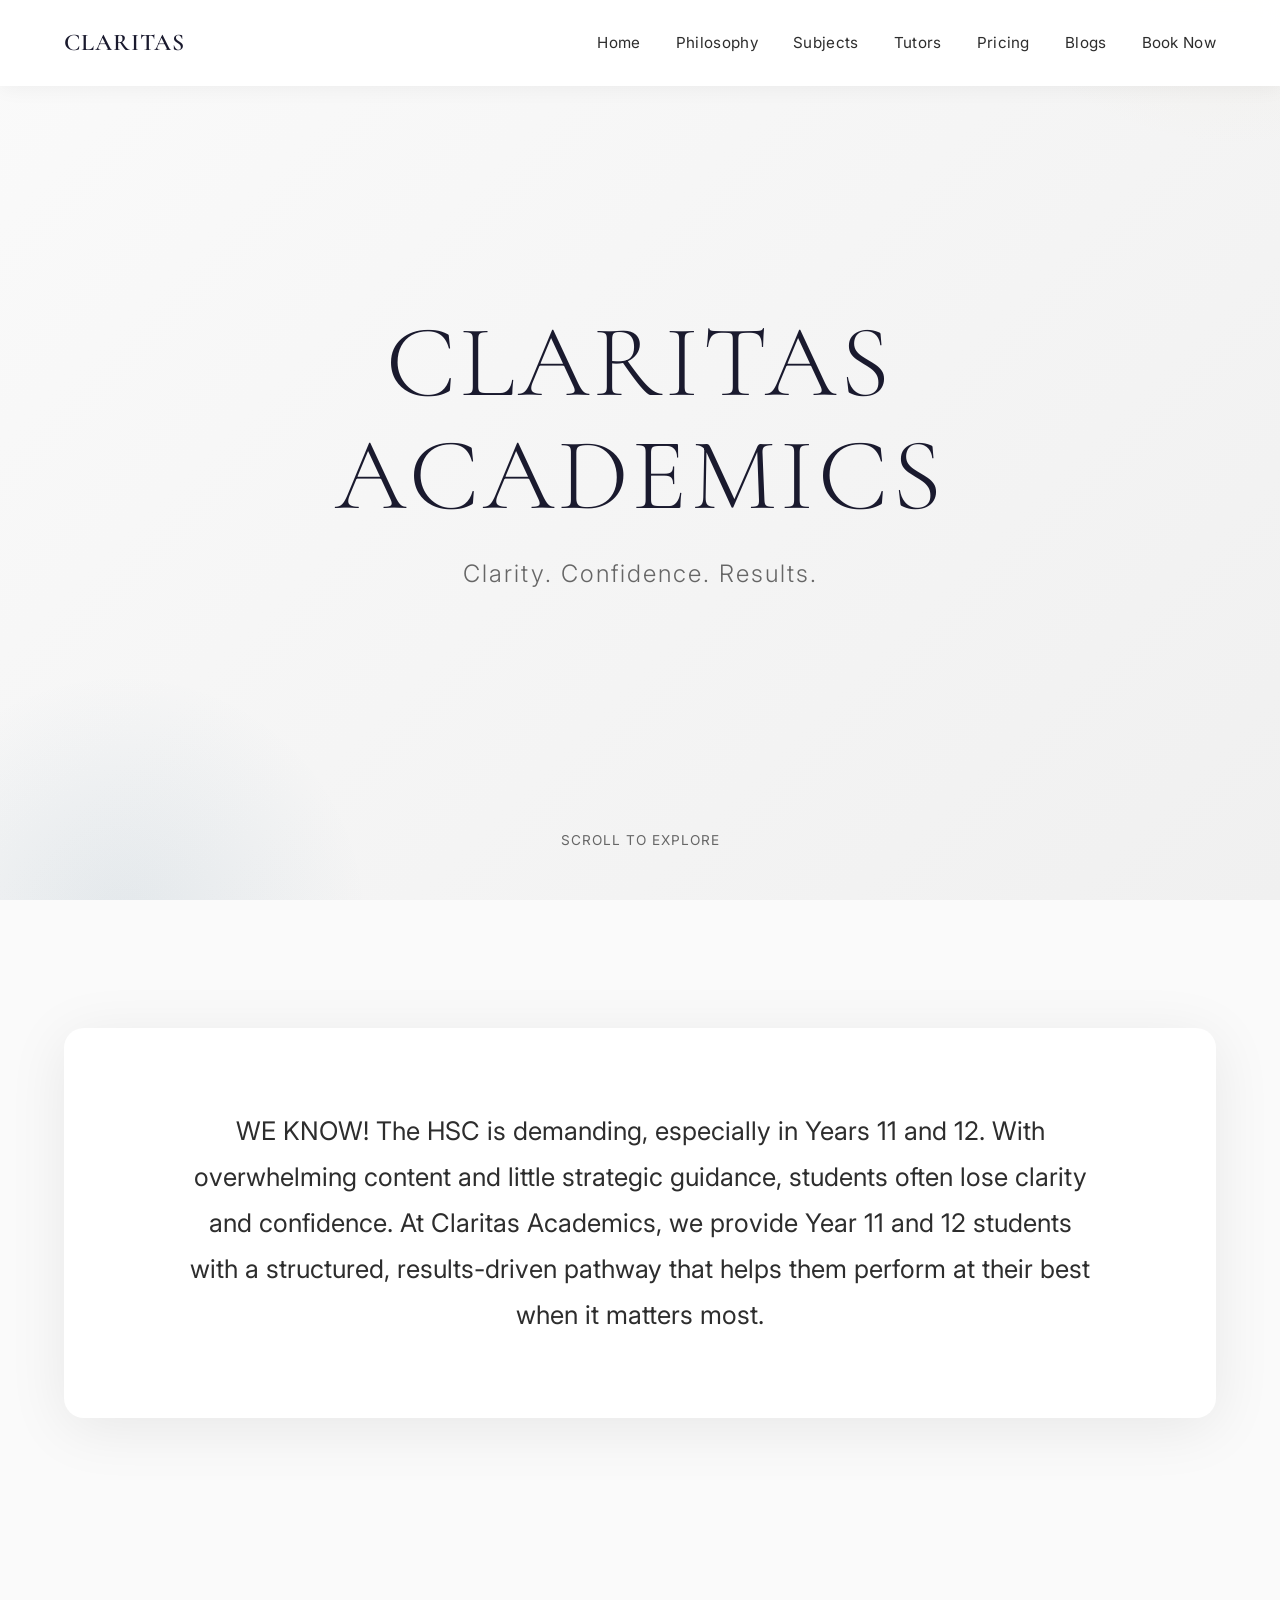
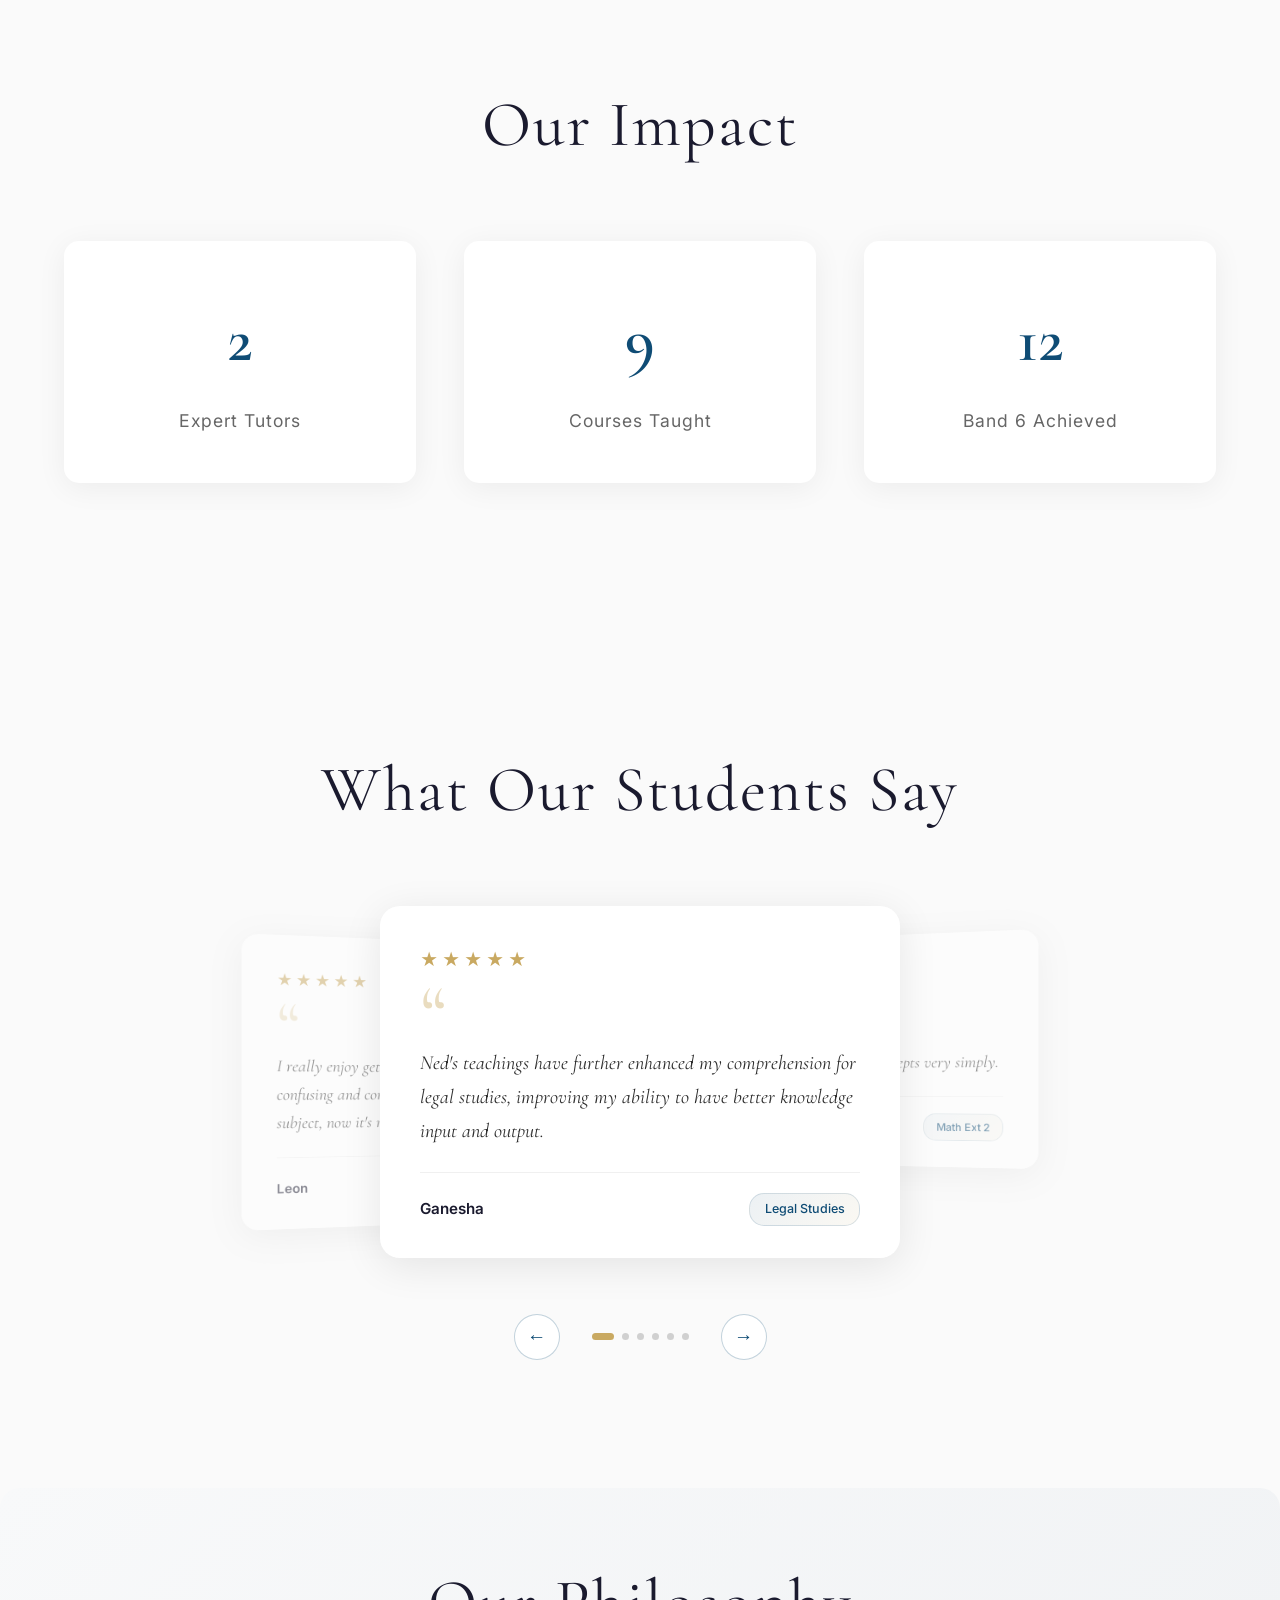
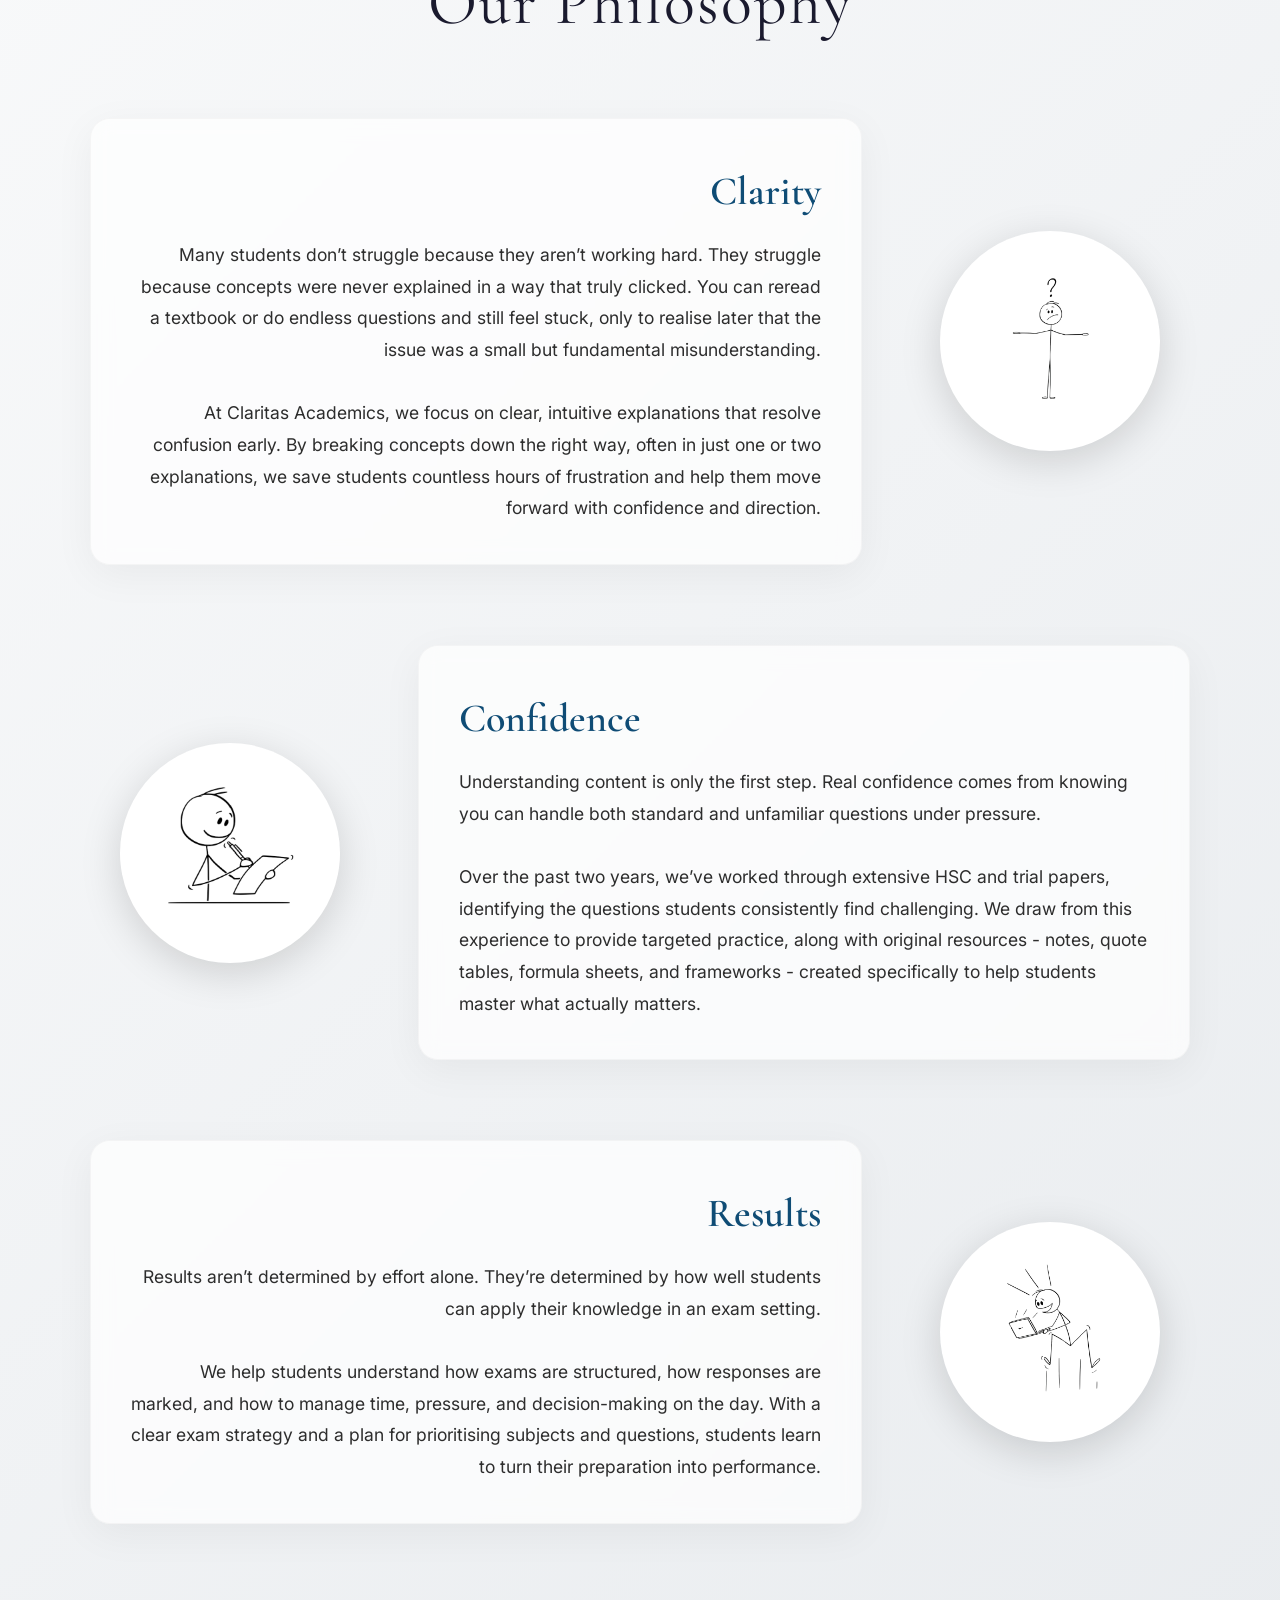
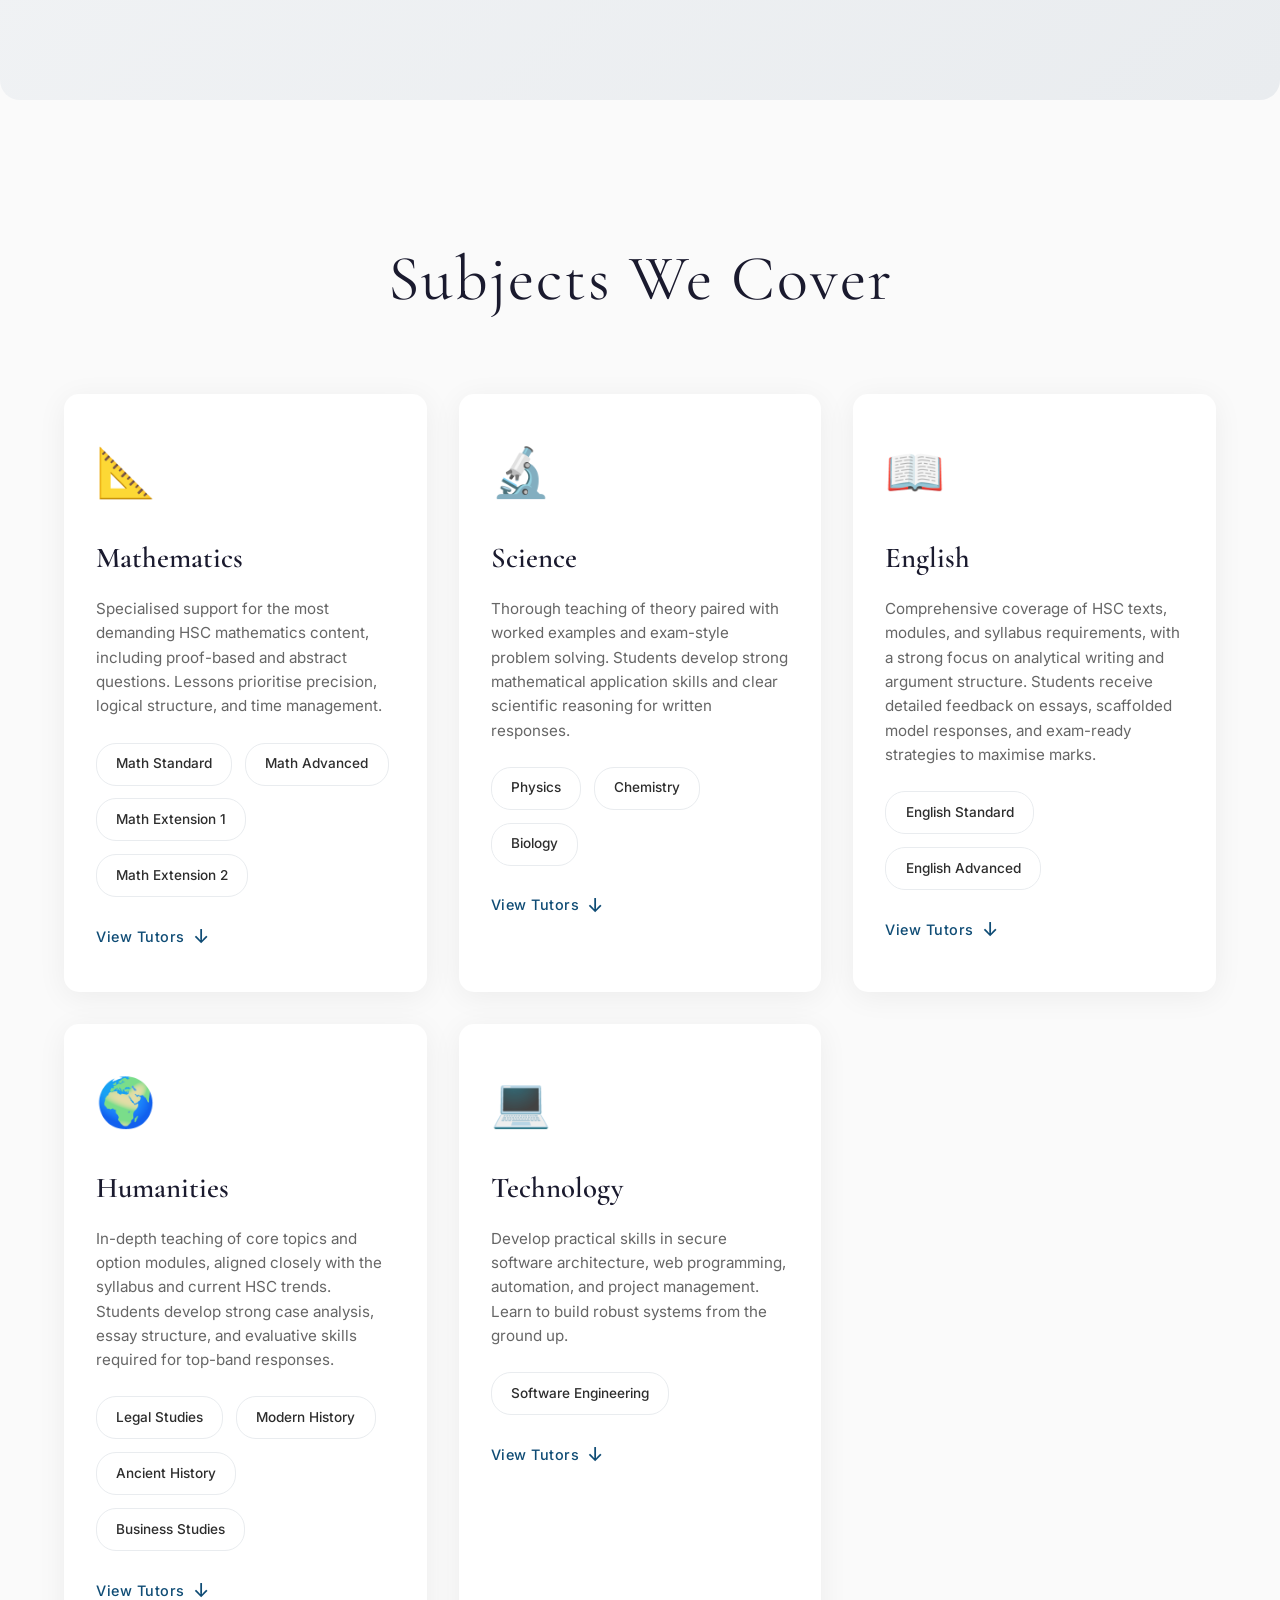
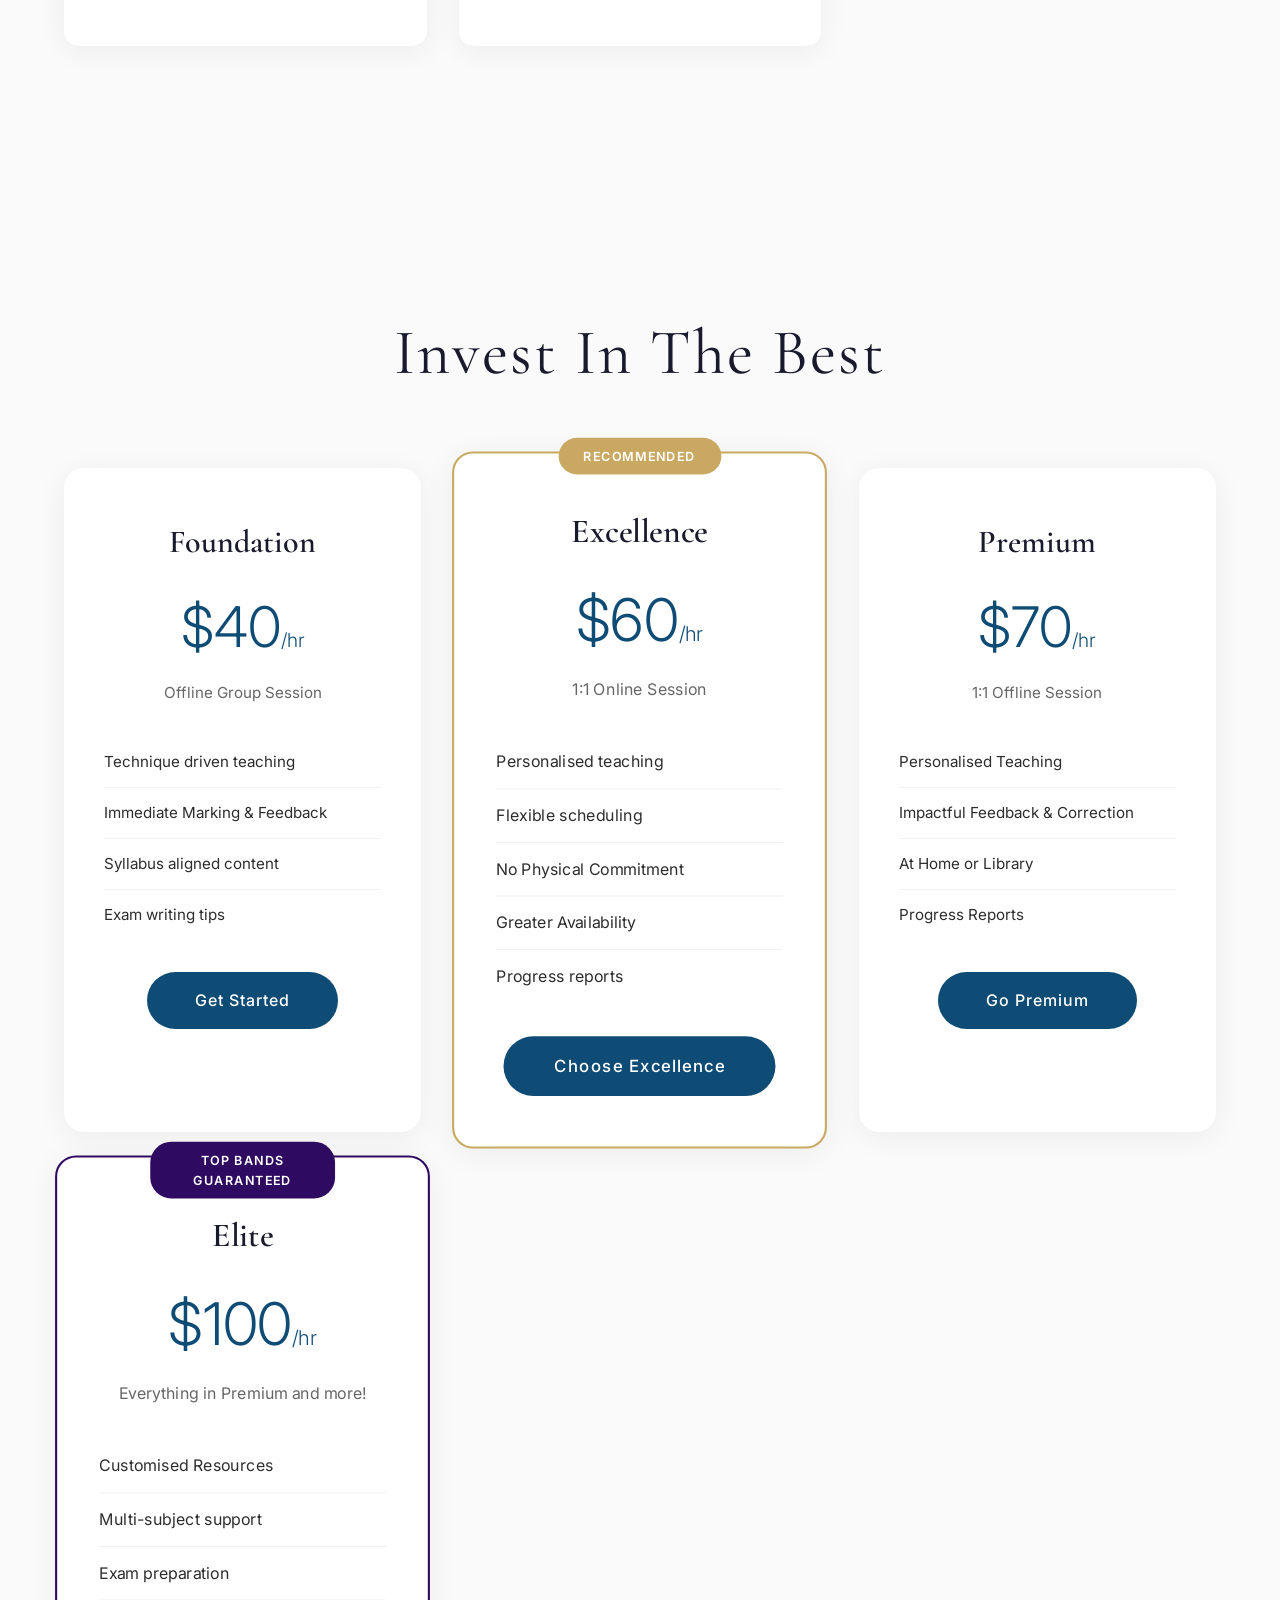
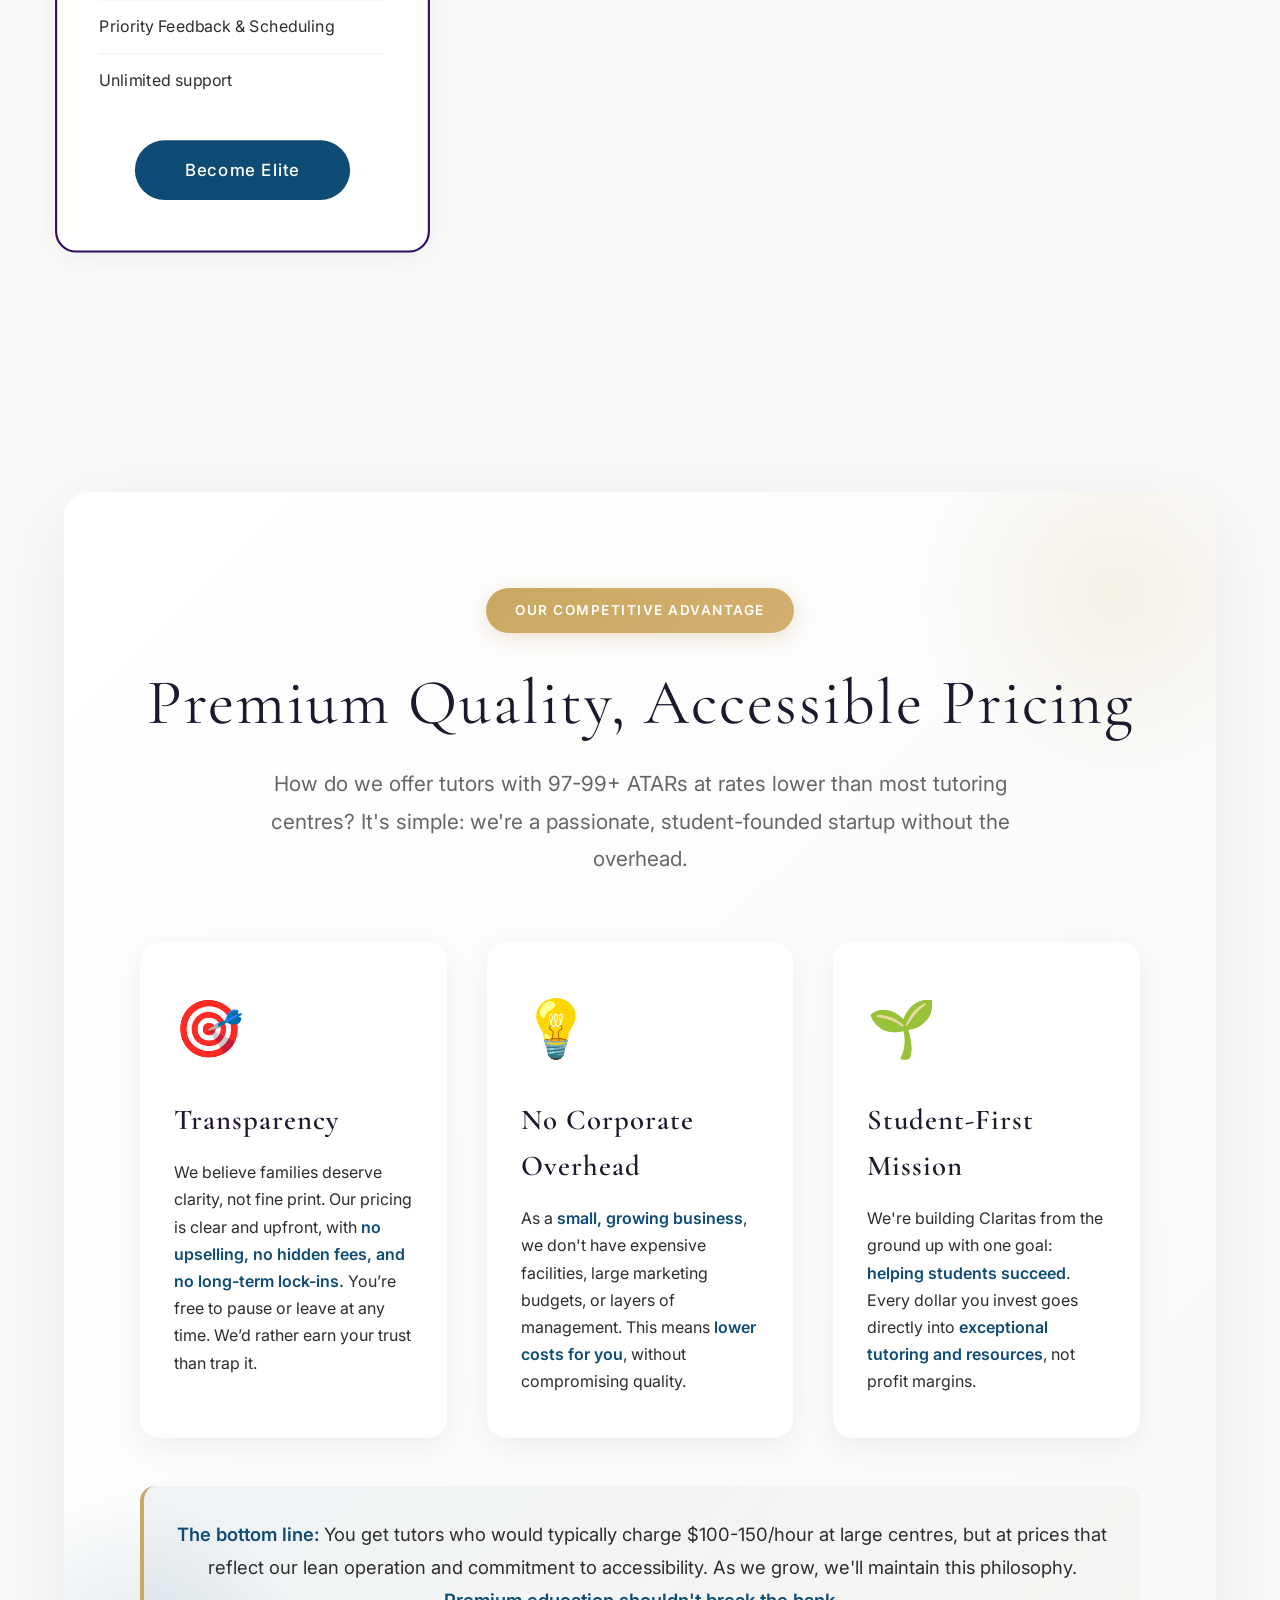
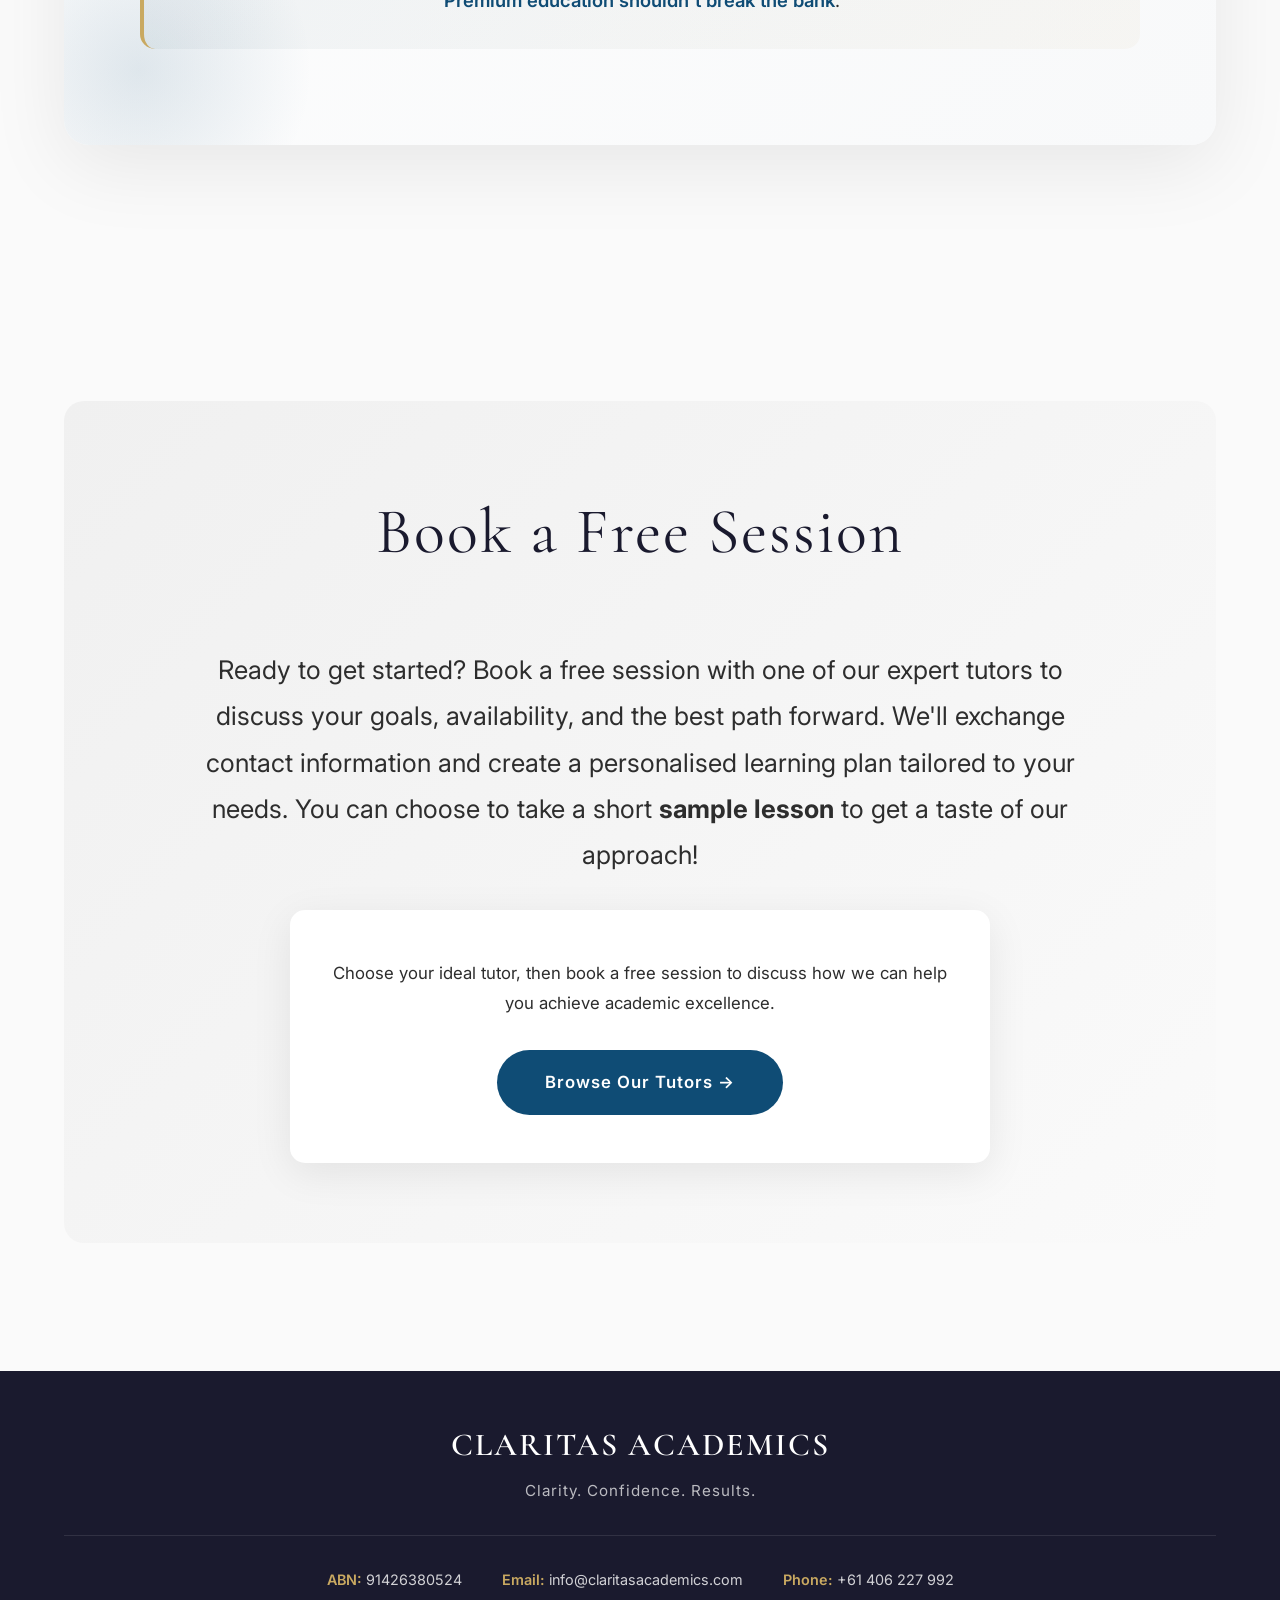
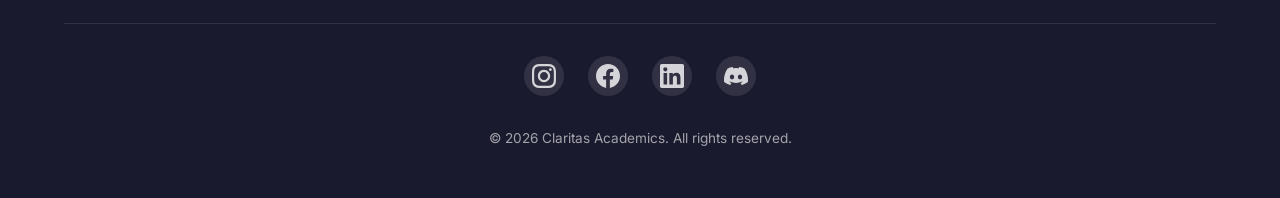
==== index.html @ f80f02ea "Modularised code" ====
<!DOCTYPE html>
<html lang="en">

<head>
    <!-- Google tag (gtag.js) -->
    <script async src="https://www.googletagmanager.com/gtag/js?id=G-FMNDRJT0NB"></script>
    <script>
        window.dataLayer = window.dataLayer || [];
        function gtag() { dataLayer.push(arguments); }
        gtag('js', new Date());
        gtag('config', 'G-FMNDRJT0NB');
    </script>
    <meta charset="UTF-8">
    <meta name="viewport" content="width=device-width, initial-scale=1.0">
    <title>Claritas Academics | HSC Tutoring</title>
    <link rel="icon" href="images/favicon.png" type="image/png">
    <link rel="canonical" href="https://claritasacademics.com/">
    <link
        href="https://fonts.googleapis.com/css2?family=Cormorant+Garamond:wght@300;400;500;600;700&family=Inter:wght@300;400;500;600&display=swap"
        rel="stylesheet">
    <meta name="description"
        content="Claritas Academics offers expert tutoring for HSC students, with personalised lessons and tutors with 99+ ATARs and distinguished high achievers." />
    <link rel="stylesheet" href="css/main.css">
    <link rel="stylesheet" href="css/nav-footer.css">
    <link rel="stylesheet" href="css/home.css">
</head>

<body>
    <!-- Navigation -->
    <nav>
        <div class="logo">
            <img src="images/logo-2.png" alt="Claritas Academics" class="logo-image"
                onerror="this.style.display='none'; this.nextElementSibling.style.display='block';">
            <span class="logo-text">CLARITAS</span>
        </div>
        <button class="mobile-menu-toggle" onclick="toggleMenu()">☰</button>
        <ul id="nav-menu">
            <li><a href="#home">Home</a></li>
            <li><a href="#philosophy">Philosophy</a></li>
            <li><a href="#subjects">Subjects</a></li>
            <li><a href="tutors.html">Tutors</a></li>
            <li><a href="#pricing">Pricing</a></li>
            <li><a href="blogs.html">Blogs</a></li>
            <li><a href="#booking">Book Now</a></li>
        </ul>
    </nav>

    <!-- Hero Section -->
    <section class="hero" id="home">
        <div class="hero-content">
            <h1>CLARITAS<br>ACADEMICS</h1>
            <p class="tagline">Clarity. Confidence. Results.</p>
        </div>
        <div class="scroll-indicator">SCROLL TO EXPLORE</div>
    </section>

    <!-- Problem Context Section -->
    <section id="problem">
        <div class="problem-context">
            <p class="problem-text scroll-reveal">
                WE KNOW! The HSC is demanding, especially in Years 11 and 12. With overwhelming content and little
                strategic guidance, students often lose clarity and confidence. At Claritas Academics, we provide Year
                11 and 12 students with a structured, results-driven pathway that helps them perform at their best when
                it matters most.
            </p>
        </div>
    </section>

    <!-- Impact Metrics -->
    <section id="metrics">
        <h2 class="section-title scroll-reveal">Our Impact</h2>
        <div class="metrics-grid">
            <div class="metric-card scroll-reveal">
                <div class="metric-number" data-target="4">0</div>
                <div class="metric-label">Expert Tutors</div>
            </div>
            <div class="metric-card scroll-reveal" style="transition-delay: 0.1s">
                <div class="metric-number" data-target="14">0</div>
                <div class="metric-label">Courses Taught</div>
            </div>
            <div class="metric-card scroll-reveal" style="transition-delay: 0.2s">
                <div class="metric-number" data-target="18">0</div>
                <div class="metric-label">Band 6 Achieved</div>
            </div>
        </div>
    </section>

    <!-- Testimonials Section -->
    <section class="testimonials-section" id="testimonials">
        <h2 class="section-title scroll-reveal">What Our Students Say</h2>

        <div class="testimonials-stage-wrap" id="testimonialsStage"></div>

        <div class="testimonials-nav">
            <button class="testimonials-nav-btn" id="testimonialsPrev" aria-label="Previous review">&#8592;</button>
            <div class="testimonials-dots" id="testimonialsDots"></div>
            <button class="testimonials-nav-btn" id="testimonialsNext" aria-label="Next review">&#8594;</button>
        </div>
    </section>

    <!-- Philosophy Section -->
    <section class="philosophy-section" id="philosophy">
        <h2 class="section-title scroll-reveal">Our Philosophy</h2>
        <div class="philosophy-flow" id="philosophyFlow">
            <!-- Animated SVG Arrow -->
            <svg class="philosophy-arrow-svg" preserveAspectRatio="none">
                <defs>
                    <marker id="arrowhead" markerWidth="10" markerHeight="10" refX="9" refY="3" orient="auto">
                        <polygon class="philosophy-arrow-head" points="0 0, 10 3, 0 6" />
                    </marker>
                </defs>
                <path id="philosophyArrowPath" class="philosophy-arrow-path" marker-end="url(#arrowhead)" />
            </svg>

            <!-- Stage 1: Clarity (Right Side) -->
            <div class="philosophy-stage scroll-reveal">
                <div class="stage-circle-wrapper">
                    <div class="stage-circle">
                        <div class="stage-image">
                            <img src="images/clarity-stickman.png" alt="Clarity"
                                onerror="this.parentElement.innerHTML='🤔'">
                        </div>
                    </div>
                </div>
                <div class="stage-content">
                    <h3 class="stage-title">Clarity</h3>
                    <p class="stage-description">
                        Many students don’t struggle because they aren’t working hard. They struggle because concepts
                        were never explained in a way that truly clicked. You can reread a textbook or do endless
                        questions and still feel stuck, only to realise later that the issue was a small but fundamental
                        misunderstanding.
                        <br><br>
                        At Claritas Academics, we focus on clear, intuitive explanations that resolve confusion early.
                        By breaking concepts down the right way, often in just one or two explanations, we save students
                        countless hours of frustration and help them move forward with confidence and direction.
                    </p>
                </div>
            </div>

            <!-- Stage 2: Confidence (Left Side) -->
            <div class="philosophy-stage scroll-reveal">
                <div class="stage-circle-wrapper">
                    <div class="stage-circle">
                        <div class="stage-image">
                            <img src="images/confidence-stickman.png" alt="Confidence"
                                onerror="this.parentElement.innerHTML='💪'">
                        </div>
                    </div>
                </div>
                <div class="stage-content">
                    <h3 class="stage-title">Confidence</h3>
                    <p class="stage-description">
                        Understanding content is only the first step. Real confidence comes from knowing you can handle
                        both standard and unfamiliar questions under pressure.
                        <br><br>
                        Over the past two years, we’ve worked through extensive HSC and trial papers, identifying the
                        questions students consistently find challenging. We draw from this experience to provide
                        targeted practice, along with original resources - notes, quote tables, formula sheets, and
                        frameworks - created specifically to help students master what actually matters.
                    </p>
                </div>
            </div>

            <!-- Stage 3: Results (Right Side) -->
            <div class="philosophy-stage scroll-reveal">
                <div class="stage-circle-wrapper">
                    <div class="stage-circle">
                        <div class="stage-image">
                            <img src="images/results-stickman.png" alt="Results"
                                onerror="this.parentElement.innerHTML='🏆'">
                        </div>
                    </div>
                </div>
                <div class="stage-content">
                    <h3 class="stage-title">Results</h3>
                    <p class="stage-description">
                        Results aren’t determined by effort alone. They’re determined by how well students can apply
                        their knowledge in an exam setting.
                        <br><br>
                        We help students understand how exams are structured, how responses are marked, and how to
                        manage time, pressure, and decision-making on the day. With a clear exam strategy and a plan for
                        prioritising subjects and questions, students learn to turn their preparation into performance.
                    </p>
                </div>
            </div>
        </div>
    </section>

    <!-- Subjects Section -->
    <section id="subjects">
        <h2 class="section-title scroll-reveal">Subjects We Cover</h2>
        <div class="subjects-grid">
            <!-- Mathematics -->
            <div class="subject-category-card scroll-reveal">
                <div class="category-header">
                    <div class="subject-icon">📐</div>
                    <h3 class="subject-title">Mathematics</h3>
                    <p class="subject-description">
                        Specialised support for the most demanding HSC mathematics content, including proof-based and
                        abstract questions. Lessons prioritise precision, logical structure, and time management.
                    </p>
                    <div class="subject-list">
                        <div class="subject-item">Math Standard</div>
                        <div class="subject-item">Math Advanced</div>
                        <div class="subject-item">Math Extension 1</div>
                        <div class="subject-item">Math Extension 2</div>
                    </div>
                    <div class="expand-indicator" onclick="toggleCategory('math')">
                        <span class="expand-text">View Tutors</span>
                        <span class="expand-arrow">↓</span>
                    </div>
                </div>
                <div class="category-content" id="math-content">
                    <div class="tutors-showcase">
                        <h4 class="showcase-title">Our Mathematics Tutors</h4>
                        <div class="tutor-grid-mini">
                            <a href="tutors.html#tutor1" class="tutor-mini-card">
                                <div class="tutor-mini-photo"><img src="images/ayush-shoulder.png" alt="Ayush"></div>
                                <div class="tutor-mini-info">
                                    <div class="tutor-mini-name">Ayush Yajaman</div>
                                    <div class="tutor-mini-subjects">
                                        <span class="mini-subject-tag">Math Advanced</span>
                                        <span class="mini-subject-tag">Math Ext 1</span>
                                        <span class="mini-subject-tag">Math Ext 2</span>
                                    </div>
                                </div>
                            </a>
                            <a href="tutors.html#tutor3" class="tutor-mini-card">
                                <div class="tutor-mini-photo"><img src="images/tarun-shoulder.jpg" alt="Tarun"></div>
                                <div class="tutor-mini-info">
                                    <div class="tutor-mini-name">Tarun Vakkalagadda</div>
                                    <div class="tutor-mini-subjects">
                                        <span class="mini-subject-tag">Math Ext 1</span>
                                        <span class="mini-subject-tag">Math Ext 2</span>
                                    </div>
                                </div>
                            </a>
                            <a href="tutors.html#tutor4" class="tutor-mini-card">
                                <div class="tutor-mini-photo"><img src="images/aditya-shoulder.jpeg" alt="Aditya"></div>
                                <div class="tutor-mini-info">
                                    <div class="tutor-mini-name">Aditya Shivakumar</div>
                                    <div class="tutor-mini-subjects">
                                        <span class="mini-subject-tag">Math Advanced</span>
                                        <span class="mini-subject-tag">Math Standard</span>
                                    </div>
                                </div>
                            </a>
                        </div>
                        <a href="tutors.html" class="find-tutor-btn">View All Math Tutors →</a>
                    </div>
                </div>
            </div>

            <!-- Science -->
            <div class="subject-category-card scroll-reveal" style="transition-delay: 0.1s">
                <div class="category-header">
                    <div class="subject-icon">🔬</div>
                    <h3 class="subject-title">Science</h3>
                    <p class="subject-description">
                        Thorough teaching of theory paired with worked examples and exam-style problem solving. Students
                        develop strong mathematical application skills and clear scientific reasoning for written
                        responses.
                    </p>
                    <div class="subject-list">
                        <div class="subject-item">Physics</div>
                        <div class="subject-item">Chemistry</div>
                        <div class="subject-item">Biology</div>
                    </div>
                    <div class="expand-indicator" onclick="toggleCategory('science')">
                        <span class="expand-text">View Tutors</span>
                        <span class="expand-arrow">↓</span>
                    </div>
                </div>
                <div class="category-content" id="science-content">
                    <div class="tutors-showcase">
                        <h4 class="showcase-title">Our Science Tutors</h4>
                        <div class="tutor-grid-mini">
                            <a href="tutors.html#tutor1" class="tutor-mini-card">
                                <div class="tutor-mini-photo"><img src="images/ayush-shoulder.png" alt="Ayush"></div>
                                <div class="tutor-mini-info">
                                    <div class="tutor-mini-name">Ayush Yajaman</div>
                                    <div class="tutor-mini-subjects">
                                        <span class="mini-subject-tag">Physics</span>
                                        <span class="mini-subject-tag">Chemistry</span>
                                    </div>
                                </div>
                            </a>
                            <a href="tutors.html#tutor3" class="tutor-mini-card">
                                <div class="tutor-mini-photo"><img src="images/tarun-shoulder.jpg" alt="Tarun"></div>
                                <div class="tutor-mini-info">
                                    <div class="tutor-mini-name">Tarun Vakkalagadda</div>
                                    <div class="tutor-mini-subjects">
                                        <span class="mini-subject-tag">Chemistry</span>
                                    </div>
                                </div>
                            </a>
                            <a href="tutors.html#tutor4" class="tutor-mini-card">
                                <div class="tutor-mini-photo"><img src="images/aditya-shoulder.jpeg" alt="Aditya"></div>
                                <div class="tutor-mini-info">
                                    <div class="tutor-mini-name">Aditya Shivakumar</div>
                                    <div class="tutor-mini-subjects">
                                        <span class="mini-subject-tag">Biology</span>
                                    </div>
                                </div>
                            </a>
                        </div>
                        <a href="tutors.html" class="find-tutor-btn">View All Science Tutors →</a>
                    </div>
                </div>
            </div>

            <!-- English -->
            <div class="subject-category-card scroll-reveal" style="transition-delay: 0.2s">
                <div class="category-header">
                    <div class="subject-icon">📖</div>
                    <h3 class="subject-title">English</h3>
                    <p class="subject-description">
                        Comprehensive coverage of HSC texts, modules, and syllabus requirements, with a strong focus on
                        analytical writing and argument structure. Students receive detailed feedback on essays,
                        scaffolded model responses, and exam-ready strategies to maximise marks.
                    </p>
                    <div class="subject-list">
                        <div class="subject-item">English Standard</div>
                        <div class="subject-item">English Advanced</div>
                    </div>
                    <div class="expand-indicator" onclick="toggleCategory('english')">
                        <span class="expand-text">View Tutors</span>
                        <span class="expand-arrow">↓</span>
                    </div>
                </div>
                <div class="category-content" id="english-content">
                    <div class="tutors-showcase">
                        <h4 class="showcase-title">Our English Tutors</h4>
                        <div class="tutor-grid-mini">
                            <a href="tutors.html#tutor2" class="tutor-mini-card">
                                <div class="tutor-mini-photo"><img src="images/ned-shoulder.png" alt="Ned"></div>
                                <div class="tutor-mini-info">
                                    <div class="tutor-mini-name">Ned Reside</div>
                                    <div class="tutor-mini-subjects">
                                        <span class="mini-subject-tag">English Standard</span>
                                        <span class="mini-subject-tag">English Advanced</span>
                                    </div>
                                </div>
                            </a>
                        </div>
                        <a href="tutors.html" class="find-tutor-btn">View All English Tutors →</a>
                    </div>
                </div>
            </div>

            <!-- Humanities -->
            <div class="subject-category-card scroll-reveal" style="transition-delay: 0.3s">
                <div class="category-header">
                    <div class="subject-icon">🌍</div>
                    <h3 class="subject-title">Humanities</h3>
                    <p class="subject-description">
                        In-depth teaching of core topics and option modules, aligned closely with the syllabus and
                        current HSC trends. Students develop strong case analysis, essay structure, and evaluative
                        skills required for top-band responses.
                    </p>
                    <div class="subject-list">
                        <div class="subject-item">Legal Studies</div>
                        <div class="subject-item">Modern History</div>
                        <div class="subject-item">Ancient History</div>
                        <div class="subject-item">Business Studies</div>
                    </div>
                    <div class="expand-indicator" onclick="toggleCategory('humanities')">
                        <span class="expand-text">View Tutors</span>
                        <span class="expand-arrow">↓</span>
                    </div>
                </div>
                <div class="category-content" id="humanities-content">
                    <div class="tutors-showcase">
                        <h4 class="showcase-title">Our Humanities Tutors</h4>
                        <div class="tutor-grid-mini">
                            <a href="tutors.html#tutor2" class="tutor-mini-card">
                                <div class="tutor-mini-photo"><img src="images/ned-shoulder.png" alt="Ned"></div>
                                <div class="tutor-mini-info">
                                    <div class="tutor-mini-name">Ned Reside</div>
                                    <div class="tutor-mini-subjects">
                                        <span class="mini-subject-tag">Legal Studies</span>
                                        <span class="mini-subject-tag">Modern History</span>
                                        <span class="mini-subject-tag">Ancient History</span>
                                    </div>
                                </div>
                            </a>
                            <a href="tutors.html#tutor4" class="tutor-mini-card">
                                <div class="tutor-mini-photo"><img src="images/aditya-shoulder.jpeg" alt="Aditya"></div>
                                <div class="tutor-mini-info">
                                    <div class="tutor-mini-name">Aditya Shivakumar</div>
                                    <div class="tutor-mini-subjects">
                                        <span class="mini-subject-tag">Business Studies</span>
                                    </div>
                                </div>
                            </a>
                        </div>
                        <a href="tutors.html" class="find-tutor-btn">View All Humanities Tutors →</a>
                    </div>
                </div>
            </div>

            <!-- Technology -->
            <div class="subject-category-card scroll-reveal" style="transition-delay: 0.4s">
                <div class="category-header">
                    <div class="subject-icon">💻</div>
                    <h3 class="subject-title">Technology</h3>
                    <p class="subject-description">
                        Develop practical skills in secure software architecture, web programming, automation, and
                        project management.
                        Learn to build robust systems from the ground up.
                    </p>
                    <div class="subject-list">
                        <div class="subject-item">Software Engineering</div>
                    </div>
                    <div class="expand-indicator" onclick="toggleCategory('technology')">
                        <span class="expand-text">View Tutors</span>
                        <span class="expand-arrow">↓</span>
                    </div>
                </div>
                <div class="category-content" id="technology-content">
                    <div class="tutors-showcase">
                        <h4 class="showcase-title">Our Technology Tutors</h4>
                        <div class="tutor-grid-mini">
                            <a href="tutors.html#tutor1" class="tutor-mini-card">
                                <div class="tutor-mini-photo"><img src="images/ayush-shoulder.png" alt="Ayush"></div>
                                <div class="tutor-mini-info">
                                    <div class="tutor-mini-name">Ayush Yajaman</div>
                                    <div class="tutor-mini-subjects">
                                        <span class="mini-subject-tag">Software Engineering</span>
                                    </div>
                                </div>
                            </a>
                        </div>
                        <a href="tutors.html" class="find-tutor-btn">View All Technology Tutors →</a>
                    </div>
                </div>
            </div>
        </div>
    </section>

    <!-- Pricing Section -->
    <section id="pricing">
        <h2 class="section-title scroll-reveal">Invest In The Best</h2>
        <div class="pricing-grid">
            <div class="pricing-card scroll-reveal">
                <h3 class="plan-name">Foundation</h3>
                <div class="plan-price">$40<span>/hr</span></div>
                <div class="plan-duration">Offline Group Session</div>
                <ul class="plan-features">
                    <li>Technique driven teaching</li>
                    <li>Immediate Marking & Feedback</li>
                    <li>Syllabus aligned content</li>
                    <li>Exam writing tips</li>
                </ul>
                <a href="#booking" class="cta-button">Get Started</a>
            </div>
            <div class="pricing-card recommended scroll-reveal" style="transition-delay: 0.1s">
                <h3 class="plan-name">Excellence</h3>
                <div class="plan-price">$60<span>/hr</span></div>
                <div class="plan-duration">1:1 Online Session</div>
                <ul class="plan-features">
                    <li>Personalised teaching</li>
                    <li>Flexible scheduling</li>
                    <li>No Physical Commitment</li>
                    <li>Greater Availability</li>
                    <li>Progress reports</li>
                </ul>
                <a href="#booking" class="cta-button">Choose Excellence</a>
            </div>
            <div class="pricing-card scroll-reveal" style="transition-delay: 0.2s">
                <h3 class="plan-name">Premium</h3>
                <div class="plan-price">$70<span>/hr</span></div>
                <div class="plan-duration">1:1 Offline Session</div>
                <ul class="plan-features">
                    <li>Personalised Teaching</li>
                    <li>Impactful Feedback & Correction</li>
                    <li>At Home or Library</li>
                    <li>Progress Reports</li>
                </ul>
                <a href="#booking" class="cta-button">Go Premium</a>
            </div>
            <div class="pricing-card elite scroll-reveal" style="transition-delay: 0.2s">
                <h3 class="plan-name">Elite</h3>
                <div class="plan-price">$100<span>/hr</span></div>
                <div class="plan-duration">Everything in Premium and more!</div>
                <ul class="plan-features">
                    <li>Customised Resources</li>
                    <li>Multi-subject support</li>
                    <li>Exam preparation</li>
                    <li>Priority Feedback & Scheduling</li>
                    <li>Unlimited support</li>
                </ul>
                <a href="#booking" class="cta-button">Become Elite</a>
            </div>
        </div>
    </section>

    <!-- Value Proposition Section -->
    <section id="value">
        <div class="value-section">
            <div class="value-content">
                <div class="value-header">
                    <div class="value-badge">Our Competitive Advantage</div>
                    <h2 class="value-title scroll-reveal">Premium Quality, Accessible Pricing</h2>
                    <p class="value-subtitle scroll-reveal">
                        How do we offer tutors with 97-99+ ATARs at rates lower than most tutoring centres?
                        It's simple: we're a passionate, student-founded startup without the overhead.
                    </p>
                </div>

                <div class="value-grid">
                    <div class="value-card">
                        <span class="value-icon">🎯</span>
                        <h3 class="value-card-title">Transparency</h3>
                        <p class="value-card-text">
                            We believe families deserve clarity, not fine print. Our pricing is clear and upfront, with
                            <strong> no upselling, no hidden fees, and no long-term lock-ins.</strong> You’re free to
                            pause or leave at any time. We’d rather earn your trust than trap it.
                        </p>
                    </div>

                    <div class="value-card">
                        <span class="value-icon">💡</span>
                        <h3 class="value-card-title">No Corporate Overhead</h3>
                        <p class="value-card-text">
                            As a <strong>small, growing business</strong>, we don't have expensive facilities, large
                            marketing budgets,
                            or layers of management. This means <strong>lower costs for you</strong>, without
                            compromising quality.
                        </p>
                    </div>

                    <div class="value-card">
                        <span class="value-icon">🌱</span>
                        <h3 class="value-card-title">Student-First Mission</h3>
                        <p class="value-card-text">
                            We're building Claritas from the ground up with one goal: <strong>helping students
                                succeed</strong>.
                            Every dollar you invest goes directly into <strong>exceptional tutoring and
                                resources</strong>, not profit margins.
                        </p>
                    </div>
                </div>

                <div class="value-highlight scroll-reveal">
                    <p class="value-highlight-text">
                        <strong>The bottom line:</strong> You get tutors who would typically charge $100-150/hour at
                        large centres,
                        but at prices that reflect our lean operation and commitment to accessibility.
                        As we grow, we'll maintain this philosophy. <strong>Premium education shouldn't break the
                            bank</strong>.
                    </p>
                </div>
            </div>
        </div>
    </section>

    <!-- Booking Section -->
    <section id="booking">
        <div class="booking-section">
            <h2 class="section-title scroll-reveal">Book a Free Session</h2>
            <p class="problem-text scroll-reveal" style="margin-bottom: 2rem;">
                Ready to get started? Book a free session with one of our expert tutors to discuss your goals,
                availability, and the best path forward. We'll exchange contact information and create a personalised
                learning plan tailored to your needs. You can choose to take a short <b>sample lesson</b> to get a taste
                of our approach!
            </p>
            <div class="booking-cta-container scroll-reveal">
                <p class="booking-instruction">
                    Choose your ideal tutor, then book a free session to discuss how we can help you achieve academic
                    excellence.
                </p>
                <a href="tutors.html" class="browse-tutors-btn">Browse Our Tutors →</a>
            </div>
        </div>
    </section>

    <!-- Footer -->
    <footer>
        <div class="footer-brand">CLARITAS ACADEMICS</div>
        <div class="footer-tagline">Clarity. Confidence. Results.</div>
        <div class="footer-contact">
            <div class="contact-item">
                <strong>ABN:</strong> 91426380524
            </div>
            <div class="contact-item">
                <strong>Email:</strong> <a href="mailto:info@claritasacademics.com">info@claritasacademics.com</a>
            </div>
            <div class="contact-item">
                <strong>Phone:</strong> <a href="tel:+61406227992">+61 406 227 992</a>
            </div>
        </div>

        <div class="footer-socials">
            <a href="https://www.instagram.com/claritas_academics" target="_blank" aria-label="Instagram"
                class="social-link">
                <svg width="24" height="24" viewBox="0 0 24 24" fill="currentColor">
                    <path
                        d="M12 2.163c3.204 0 3.584.012 4.85.07 3.252.148 4.771 1.691 4.919 4.919.058 1.265.069 1.645.069 4.849 0 3.205-.012 3.584-.069 4.849-.149 3.225-1.664 4.771-4.919 4.919-1.266.058-1.644.07-4.85.07-3.204 0-3.584-.012-4.849-.07-3.26-.149-4.771-1.699-4.919-4.92-.058-1.265-.07-1.644-.07-4.849 0-3.204.013-3.583.07-4.849.149-3.227 1.664-4.771 4.919-4.919 1.266-.057 1.645-.069 4.849-.069zm0-2.163c-3.259 0-3.667.014-4.947.072-4.358.2-6.78 2.618-6.98 6.98-.059 1.281-.073 1.689-.073 4.948 0 3.259.014 3.668.072 4.948.2 4.358 2.618 6.78 6.98 6.98 1.281.058 1.689.072 4.948.072 3.259 0 3.668-.014 4.948-.072 4.354-.2 6.782-2.618 6.979-6.98.059-1.28.073-1.689.073-4.948 0-3.259-.014-3.667-.072-4.947-.196-4.354-2.617-6.78-6.979-6.98-1.281-.059-1.69-.073-4.949-.073zm0 5.838c-3.403 0-6.162 2.759-6.162 6.162s2.759 6.163 6.162 6.163 6.162-2.759 6.162-6.163c0-3.403-2.759-6.162-6.162-6.162zm0 10.162c-2.209 0-4-1.79-4-4 0-2.209 1.791-4 4-4s4 1.791 4 4c0 2.21-1.791 4-4 4zm6.406-11.845c-.796 0-1.441.645-1.441 1.44s.645 1.44 1.441 1.44c.795 0 1.439-.645 1.439-1.44s-.644-1.44-1.439-1.44z" />
                </svg>
            </a>
            <a href="https://www.facebook.com/people/Claritas-Academics/pfbid037YTApH2Y25X4Fi54vdD9RDHvM7BGg4R3KqNxLgvrr7b6xPGD7NeefXMAs6JnS6jYl/"
                target="_blank" aria-label="Facebook" class="social-link">
                <svg width="24" height="24" viewBox="0 0 24 24" fill="currentColor">
                    <path
                        d="M24 12.073c0-6.627-5.373-12-12-12s-12 5.373-12 12c0 5.99 4.388 10.954 10.125 11.854v-8.385H7.078v-3.47h3.047V9.43c0-3.007 1.792-4.669 4.533-4.669 1.312 0 2.686.235 2.686.235v2.953H15.83c-1.491 0-1.956.925-1.956 1.874v2.25h3.328l-.532 3.47h-2.796v8.385C19.612 23.027 24 18.062 24 12.073z" />
                </svg>
            </a>
            <a href="https://www.linkedin.com/company/claritas-academics/about/" target="_blank" aria-label="LinkedIn"
                class="social-link">
                <svg width="24" height="24" viewBox="0 0 24 24" fill="currentColor">
                    <path
                        d="M20.447 20.452h-3.554v-5.569c0-1.328-.027-3.037-1.852-3.037-1.853 0-2.136 1.445-2.136 2.939v5.667H9.351V9h3.414v1.561h.046c.477-.9 1.637-1.85 3.37-1.85 3.601 0 4.267 2.37 4.267 5.455v6.286zM5.337 7.433c-1.144 0-2.063-.926-2.063-2.065 0-1.138.92-2.063 2.063-2.063 1.14 0 2.064.925 2.064 2.063 0 1.139-.925 2.065-2.064 2.065zm1.782 13.019H3.555V9h3.564v11.452zM22.225 0H1.771C.792 0 0 .774 0 1.729v20.542C0 23.227.792 24 1.771 24h20.451C23.2 24 24 23.227 24 22.271V1.729C24 .774 23.2 0 22.222 0h.003z" />
                </svg>
            </a>
            <a href="https://discord.gg/2Qdegg3XfH" target="_blank" aria-label="Discord" class="social-link">
                <svg width="24" height="24" viewBox="0 0 24 24" fill="currentColor">
                    <path
                        d="M20.317 4.492c-1.53-.69-3.17-1.2-4.885-1.49a.075.075 0 0 0-.079.036c-.21.369-.444.85-.608 1.23a18.566 18.566 0 0 0-5.487 0 12.36 12.36 0 0 0-.617-1.23A.077.077 0 0 0 8.562 3c-1.714.29-3.354.8-4.885 1.491a.07.07 0 0 0-.032.027C.533 9.093-.32 13.555.099 17.961a.08.08 0 0 0 .031.055 20.03 20.03 0 0 0 5.993 2.98.078.078 0 0 0 .084-.026 13.83 13.83 0 0 0 1.226-1.963.074.074 0 0 0-.041-.104 13.201 13.201 0 0 1-1.872-.878.075.075 0 0 1-.008-.125c.126-.093.252-.19.372-.287a.075.075 0 0 1 .078-.01c3.927 1.764 8.18 1.764 12.061 0a.075.075 0 0 1 .079.009c.12.098.245.195.372.288a.075.075 0 0 1-.006.125c-.598.344-1.22.635-1.873.877a.075.075 0 0 0-.041.105c.36.687.772 1.341 1.225 1.962a.077.077 0 0 0 .084.028 19.963 19.963 0 0 0 6.002-2.981.076.076 0 0 0 .032-.054c.5-5.094-.838-9.52-3.549-13.442a.06.06 0 0 0-.031-.028zM8.02 15.278c-1.182 0-2.157-1.069-2.157-2.38 0-1.312.956-2.38 2.157-2.38 1.21 0 2.176 1.077 2.157 2.38 0 1.312-.956 2.38-2.157 2.38zm7.975 0c-1.183 0-2.157-1.069-2.157-2.38 0-1.312.955-2.38 2.157-2.38 1.21 0 2.176 1.077 2.157 2.38 0 1.312-.946 2.38-2.157 2.38z" />
                </svg>
            </a>
        </div>

        <div class="copyright">
            © 2026 Claritas Academics. All rights reserved.
        </div>
    </footer>

    <script src="js/main.js" defer></script>
    <script src="js/home.js" defer></script>
</body>

</html>
---- css/main.css ----
/* ============================================================
   Claritas Academics — Core Design Tokens & Global Styles
   ============================================================ */

* {
    margin: 0;
    padding: 0;
    box-sizing: border-box;
}

:root {
    --primary: #1a1a2e;
    --secondary: #16213e;
    --accent: #0f4c75;
    --gold: #c9a961;
    --purple: #2F0A61;
    --text: #2d2d2d;
    --light-text: #666;
    --bg: #fafafa;
    --white: #ffffff;
}

html {
    scroll-behavior: smooth;
}

body {
    font-family: 'Inter', sans-serif;
    background: var(--bg);
    color: var(--text);
    line-height: 1.6;
    overflow-x: hidden;
}

.serif {
    font-family: 'Cormorant Garamond', serif;
}

a {
    color: inherit;
}

/* ---------------- Shared Keyframe Animations ---------------- */
@keyframes fadeInUp {
    from {
        opacity: 0;
        transform: translateY(30px);
    }
    to {
        opacity: 1;
        transform: translateY(0);
    }
}

@keyframes fadeInDown {
    from {
        opacity: 0;
        transform: translateY(-20px);
    }
    to {
        opacity: 1;
        transform: translateY(0);
    }
}

@keyframes fadeIn {
    from {
        opacity: 0;
    }
    to {
        opacity: 1;
    }
}

@keyframes bounce {
    0%, 100% {
        transform: translateX(-50%) translateY(0);
    }
    50% {
        transform: translateX(-50%) translateY(-10px);
    }
}

@keyframes float {
    0%, 100% {
        transform: translateY(0) scale(1);
    }
    50% {
        transform: translateY(-30px) scale(1.05);
    }
}

/* ---------------- Scroll Reveal Utilities ---------------- */
.scroll-reveal {
    opacity: 0;
    transform: translateY(30px);
    transition: opacity 0.8s ease, transform 0.8s ease;
}

.scroll-reveal.visible,
.scroll-reveal.revealed {
    opacity: 1;
    transform: translateY(0);
}
---- css/nav-footer.css ----
/* ============================================================
   Claritas Academics — Navigation & Footer (Shared Component)
   ============================================================ */

/* ---------------- Navigation ---------------- */
nav {
    position: fixed;
    top: 0;
    left: 0;
    right: 0;
    background: rgba(255, 255, 255, 0.95);
    backdrop-filter: blur(10px);
    z-index: 1000;
    padding: 1.5rem 5%;
    display: flex;
    justify-content: space-between;
    align-items: center;
    box-shadow: 0 2px 20px rgba(0, 0, 0, 0.05);
}

.logo {
    font-family: 'Cormorant Garamond', serif;
    font-size: 1.5rem;
    font-weight: 600;
    color: var(--primary);
    letter-spacing: 1px;
    display: flex;
    align-items: center;
    gap: 0.5rem;
}

.logo-image {
    height: 45px;
    width: auto;
    display: block;
}

.logo-text {
    display: none;
}

nav ul {
    display: flex;
    gap: 2.2rem;
    list-style: none;
}

nav a {
    text-decoration: none;
    color: var(--text);
    font-size: 0.95rem;
    font-weight: 400;
    letter-spacing: 0.3px;
    transition: color 0.3s ease;
}

nav a:hover {
    color: var(--accent);
}

.mobile-menu-toggle {
    display: none;
    background: none;
    border: none;
    font-size: 1.5rem;
    cursor: pointer;
    color: var(--primary);
}

/* ---------------- Footer ---------------- */
footer {
    background: var(--primary);
    color: white;
    padding: 3rem 5%;
    text-align: center;
}

.footer-brand {
    font-family: 'Cormorant Garamond', serif;
    font-size: 2rem;
    font-weight: 600;
    margin-bottom: 0.5rem;
    letter-spacing: 2px;
}

.footer-tagline {
    font-size: 0.95rem;
    color: rgba(255, 255, 255, 0.7);
    letter-spacing: 1px;
    margin-bottom: 2rem;
}

.footer-nav {
    display: flex;
    justify-content: center;
    gap: 3rem;
    margin-bottom: 2.5rem;
    flex-wrap: wrap;
}

.footer-nav a {
    color: rgba(255, 255, 255, 0.8);
    text-decoration: none;
    font-size: 0.95rem;
    transition: color 0.3s ease;
}

.footer-nav a:hover {
    color: var(--gold);
}

.footer-contact {
    display: flex;
    justify-content: center;
    gap: 2.5rem;
    flex-wrap: wrap;
    margin-bottom: 2rem;
    padding: 2rem 0;
    border-top: 1px solid rgba(255, 255, 255, 0.1);
    border-bottom: 1px solid rgba(255, 255, 255, 0.1);
}

.contact-item {
    color: rgba(255, 255, 255, 0.8);
    font-size: 0.9rem;
}

.contact-item strong {
    color: var(--gold);
    font-weight: 600;
}

.contact-item a {
    color: rgba(255, 255, 255, 0.8);
    text-decoration: none;
    transition: color 0.3s ease;
}

.contact-item a:hover {
    color: white;
}

.footer-socials {
    display: flex;
    justify-content: center;
    gap: 1.5rem;
    margin-bottom: 2rem;
}

.social-link {
    width: 40px;
    height: 40px;
    border-radius: 50%;
    background: rgba(255, 255, 255, 0.1);
    display: flex;
    align-items: center;
    justify-content: center;
    color: rgba(255, 255, 255, 0.8);
    transition: all 0.3s ease;
}

.social-link:hover {
    background: var(--gold);
    color: white;
    transform: translateY(-3px);
}

.copyright {
    color: rgba(255, 255, 255, 0.6);
    font-size: 0.85rem;
    margin-top: 2rem;
}

/* ---------------- Responsive Styles ---------------- */
@media (max-width: 768px) {
    nav ul {
        display: none;
        position: absolute;
        top: 100%;
        left: 0;
        right: 0;
        background: white;
        flex-direction: column;
        padding: 2rem;
        box-shadow: 0 5px 20px rgba(0, 0, 0, 0.1);
    }

    nav ul.active {
        display: flex;
    }

    .mobile-menu-toggle {
        display: block;
    }

    .footer-nav {
        flex-direction: column;
        gap: 1rem;
    }

    .footer-contact {
        flex-direction: column;
        gap: 1rem;
        text-align: center;
    }
}
---- css/home.css ----
/* ============================================================
   Claritas Academics — Homepage Specific Styles
   ============================================================ */

/* ---------------- Hero Section ---------------- */
.hero {
    height: 100vh;
    display: flex;
    flex-direction: column;
    justify-content: center;
    align-items: center;
    text-align: center;
    padding: 0 5%;
    background: linear-gradient(135deg, #fafafa 0%, #f0f0f0 100%);
    position: relative;
    overflow: hidden;
}

.hero::before {
    content: '';
    position: absolute;
    top: -50%;
    right: -20%;
    width: 600px;
    height: 600px;
    background: radial-gradient(circle, rgba(201, 169, 97, 0.1) 0%, transparent 70%);
    border-radius: 50%;
    animation: float 20s ease-in-out infinite;
}

.hero::after {
    content: '';
    position: absolute;
    bottom: -30%;
    left: -10%;
    width: 500px;
    height: 500px;
    background: radial-gradient(circle, rgba(15, 76, 117, 0.08) 0%, transparent 70%);
    border-radius: 50%;
    animation: float 25s ease-in-out infinite reverse;
}

.hero-content {
    z-index: 1;
    opacity: 0;
    animation: fadeInUp 1.2s ease 0.3s forwards;
}

.hero h1 {
    font-family: 'Cormorant Garamond', serif;
    font-size: clamp(3rem, 8vw, 7rem);
    font-weight: 300;
    letter-spacing: 4px;
    color: var(--primary);
    margin-bottom: 1.5rem;
    line-height: 1.1;
}

.tagline {
    font-size: clamp(1.1rem, 2vw, 1.5rem);
    color: var(--light-text);
    letter-spacing: 2px;
    font-weight: 300;
}

.scroll-indicator {
    position: absolute;
    bottom: 3rem;
    left: 50%;
    transform: translateX(-50%);
    font-size: 0.85rem;
    color: var(--light-text);
    letter-spacing: 1px;
    opacity: 0;
    animation: fadeIn 1s ease 1.5s forwards, bounce 2s ease-in-out 2s infinite;
}

/* ---------------- Section General ---------------- */
section {
    padding: 8rem 5%;
    max-width: 1400px;
    margin: 0 auto;
}

.section-title {
    font-family: 'Cormorant Garamond', serif;
    font-size: clamp(2.5rem, 5vw, 4rem);
    font-weight: 400;
    text-align: center;
    margin-bottom: 4rem;
    color: var(--primary);
    letter-spacing: 2px;
    opacity: 0;
    transform: translateY(30px);
    transition: all 0.8s ease;
}

.section-title.visible {
    opacity: 1;
    transform: translateY(0);
}

/* ---------------- Problem Context Section ---------------- */
.problem-context {
    background: var(--white);
    border-radius: 20px;
    padding: 5rem 4rem;
    box-shadow: 0 10px 60px rgba(0, 0, 0, 0.08);
}

.problem-text {
    font-size: clamp(1.2rem, 2vw, 1.6rem);
    line-height: 1.8;
    color: var(--text);
    text-align: center;
    max-width: 900px;
    margin: 0 auto;
    opacity: 0;
    transform: translateY(30px);
    transition: all 0.8s ease;
}

.problem-text.visible {
    opacity: 1;
    transform: translateY(0);
}

/* ---------------- Impact Metrics ---------------- */
.metrics-grid {
    display: grid;
    grid-template-columns: repeat(auto-fit, minmax(250px, 1fr));
    gap: 3rem;
    margin-top: 4rem;
}

.metric-card {
    text-align: center;
    padding: 3rem 2rem;
    background: var(--white);
    border-radius: 15px;
    box-shadow: 0 5px 30px rgba(0, 0, 0, 0.06);
    opacity: 0;
    transform: translateY(30px);
    transition: all 0.6s ease, transform 0.3s ease;
}

.metric-card.visible {
    opacity: 1;
    transform: translateY(0);
}

.metric-card:hover {
    transform: translateY(-10px);
    box-shadow: 0 10px 40px rgba(0, 0, 0, 0.12);
}

.metric-number {
    font-family: 'Cormorant Garamond', serif;
    font-size: 4rem;
    font-weight: 600;
    color: var(--accent);
    margin-bottom: 1rem;
}

.metric-label {
    font-size: 1.1rem;
    color: var(--light-text);
    letter-spacing: 1px;
}

/* ---------------- Philosophy Section ---------------- */
.philosophy-section {
    background: linear-gradient(135deg, #f8f9fa 0%, #e9ecef 100%);
    border-radius: 20px;
    padding: 4rem 2rem;
    min-height: auto;
    position: relative;
}

.philosophy-flow {
    position: relative;
    max-width: 1100px;
    margin: 0 auto;
    padding-bottom: 2rem;
}

.philosophy-arrow-svg {
    position: absolute;
    top: 0;
    left: 0;
    width: 100%;
    height: 100%;
    pointer-events: none;
    z-index: 0;
}

.philosophy-arrow-path {
    fill: none;
    stroke: var(--accent);
    stroke-width: 3;
    stroke-dasharray: 2000;
    stroke-dashoffset: 2000;
    filter: drop-shadow(0 0 8px rgba(15, 76, 117, 0.4));
    transition: stroke-dashoffset 0.1s linear;
}

.philosophy-arrow-head {
    fill: var(--accent);
    opacity: 0;
    filter: drop-shadow(0 0 8px rgba(15, 76, 117, 0.4));
    transition: opacity 0.3s ease;
}

.philosophy-arrow-head.visible {
    opacity: 1;
}

/* Stage Layout - Default: Circle Left, Text Right (Used for Confidence) */
.philosophy-stage {
    display: grid;
    grid-template-columns: 280px 1fr;
    gap: 3rem;
    align-items: center;
    margin-bottom: 5rem;
    position: relative;
    z-index: 2;
    opacity: 0;
    transform: translateY(30px);
    transition: all 0.8s ease;
}

.philosophy-stage.visible {
    opacity: 1;
    transform: translateY(0);
}

/* Layout for Clarity (1st) and Results (3rd): Text Left, Circle Right */
.philosophy-stage:nth-child(2),
.philosophy-stage:nth-child(4) {
    grid-template-columns: 1fr 280px;
}

.philosophy-stage:nth-child(2) .stage-circle-wrapper,
.philosophy-stage:nth-child(4) .stage-circle-wrapper {
    order: 2;
}

.philosophy-stage:nth-child(2) .stage-content,
.philosophy-stage:nth-child(4) .stage-content {
    order: 1;
    text-align: right;
}

.stage-circle-wrapper {
    display: flex;
    justify-content: center;
}

.stage-circle {
    width: 220px;
    height: 220px;
    background: white;
    border-radius: 50%;
    display: flex;
    align-items: center;
    justify-content: center;
    box-shadow: 0 10px 40px rgba(0, 0, 0, 0.15);
    transition: all 0.3s ease;
    position: relative;
    overflow: hidden;
}

.stage-circle::before {
    content: '';
    position: absolute;
    inset: -2px;
    border-radius: 50%;
    padding: 2px;
    background: linear-gradient(135deg, var(--accent), var(--gold));
    -webkit-mask: linear-gradient(#fff 0 0) content-box, linear-gradient(#fff 0 0);
    -webkit-mask-composite: xor;
    mask-composite: exclude;
    opacity: 0;
    transition: opacity 0.4s ease;
}

.philosophy-stage:hover .stage-circle {
    transform: scale(1.05);
    box-shadow: 0 15px 50px rgba(15, 76, 117, 0.25);
}

.philosophy-stage:hover .stage-circle::before {
    opacity: 1;
}

.stage-image {
    width: 140px;
    height: 140px;
    display: flex;
    align-items: center;
    justify-content: center;
}

.stage-image img {
    width: 100%;
    height: 100%;
    object-fit: contain;
}

.stage-content {
    background: rgba(255, 255, 255, 0.7);
    backdrop-filter: blur(10px);
    -webkit-backdrop-filter: blur(10px);
    padding: 2.5rem;
    border-radius: 20px;
    box-shadow: 0 10px 40px rgba(0, 0, 0, 0.05);
    border: 1px solid rgba(0, 0, 0, 0.03);
    position: relative;
    z-index: 2;
    color: var(--text);
}

.stage-title {
    font-family: 'Cormorant Garamond', serif;
    font-size: 2.5rem;
    font-weight: 600;
    margin-bottom: 1rem;
    color: var(--accent);
}

.stage-description {
    font-size: 1.1rem;
    line-height: 1.8;
    color: var(--text);
}

/* ---------------- Subject Category Cards ---------------- */
.subjects-grid {
    display: grid;
    grid-template-columns: repeat(auto-fit, minmax(300px, 1fr));
    gap: 2rem;
    margin-top: 4rem;
}

.subject-category-card {
    background: var(--white);
    border-radius: 15px;
    box-shadow: 0 5px 30px rgba(0, 0, 0, 0.06);
    cursor: pointer;
    opacity: 0;
    transform: translateY(30px);
    transition: all 0.5s ease;
    overflow: hidden;
}

.subject-category-card.visible {
    opacity: 1;
    transform: translateY(0);
}

.subject-category-card:hover {
    box-shadow: 0 15px 50px rgba(0, 0, 0, 0.12);
}

.category-header {
    padding: 2.5rem 2rem;
    position: relative;
    transition: all 0.3s ease;
}

.subject-category-card:hover .category-header {
    background: linear-gradient(135deg, rgba(15, 76, 117, 0.02) 0%, rgba(201, 169, 97, 0.02) 100%);
}

.subject-icon {
    font-size: 3rem;
    margin-bottom: 1.5rem;
}

.subject-title {
    font-family: 'Cormorant Garamond', serif;
    font-size: 1.8rem;
    font-weight: 600;
    margin-bottom: 1rem;
    color: var(--primary);
}

.subject-description {
    font-size: 0.95rem;
    color: var(--light-text);
    line-height: 1.6;
    margin-bottom: 1.5rem;
}

.expand-indicator {
    display: flex;
    align-items: center;
    gap: 0.5rem;
    color: var(--accent);
    font-weight: 500;
    font-size: 0.9rem;
    letter-spacing: 0.5px;
}

.expand-arrow {
    font-size: 1.2rem;
    transition: transform 0.3s ease;
}

.subject-category-card.expanded .expand-arrow {
    transform: rotate(180deg);
}

.category-content {
    max-height: 0;
    overflow: hidden;
    transition: max-height 0.5s cubic-bezier(0.4, 0, 0.2, 1);
    background: linear-gradient(135deg, #f8f9fa 0%, #ffffff 100%);
}

.subject-category-card.expanded .category-content {
    max-height: 800px;
    border-top: 1px solid #e9ecef;
    overflow-y: auto;
}

.subject-list {
    display: flex;
    flex-wrap: wrap;
    gap: 0.8rem;
    margin-top: 1.5rem;
    margin-bottom: 1.5rem;
}

.subject-item {
    background: white;
    padding: 0.6rem 1.2rem;
    border-radius: 20px;
    font-size: 0.85rem;
    color: var(--text);
    border: 1px solid #e9ecef;
    font-weight: 500;
}

/* Tutors Showcase inside Subject Cards */
.tutors-showcase {
    padding: 1.5rem 2rem 2rem;
}

.showcase-title {
    font-family: 'Cormorant Garamond', serif;
    font-size: 1.3rem;
    font-weight: 600;
    color: var(--primary);
    margin-bottom: 1rem;
}

.tutor-grid-mini {
    display: grid;
    grid-template-columns: repeat(auto-fill, minmax(140px, 1fr));
    gap: 1rem;
    margin-bottom: 1.5rem;
}

.tutor-mini-card {
    display: flex;
    flex-direction: column;
    align-items: center;
    gap: 0.8rem;
    padding: 1.2rem 1rem;
    background: white;
    border-radius: 12px;
    text-decoration: none;
    transition: all 0.3s ease;
    border: 2px solid transparent;
}

.tutor-mini-card:hover {
    transform: translateY(-5px);
    border-color: var(--accent);
    box-shadow: 0 8px 25px rgba(15, 76, 117, 0.15);
}

.tutor-mini-photo {
    width: 70px;
    height: 70px;
    border-radius: 50%;
    background: linear-gradient(135deg, var(--accent) 0%, var(--secondary) 100%);
    display: flex;
    align-items: center;
    justify-content: center;
    overflow: hidden;
    flex-shrink: 0;
}

.tutor-mini-photo img {
    max-width: 100%;
    max-height: 100%;
    object-fit: contain;
    display: block;
}

.tutor-mini-info {
    display: flex;
    flex-direction: column;
    gap: 0.5rem;
    width: 100%;
}

.tutor-mini-name {
    font-size: 0.9rem;
    font-weight: 600;
    color: var(--text);
    text-align: center;
    line-height: 1.3;
}

.tutor-mini-subjects {
    display: flex;
    flex-wrap: wrap;
    gap: 0.3rem;
    justify-content: center;
}

.mini-subject-tag {
    font-size: 0.7rem;
    padding: 0.2rem 0.6rem;
    background: linear-gradient(135deg, rgba(15, 76, 117, 0.08) 0%, rgba(201, 169, 97, 0.08) 100%);
    color: var(--accent);
    border-radius: 10px;
    font-weight: 500;
    white-space: nowrap;
}

.find-tutor-btn {
    display: inline-block;
    padding: 0.8rem 2rem;
    background: var(--accent);
    color: white;
    text-decoration: none;
    border-radius: 50px;
    font-size: 0.9rem;
    font-weight: 500;
    letter-spacing: 0.5px;
    transition: all 0.3s ease;
}

.find-tutor-btn:hover {
    background: var(--primary);
    transform: scale(1.05);
}

/* ---------------- Pricing Cards ---------------- */
.pricing-grid {
    display: grid;
    grid-template-columns: repeat(auto-fit, minmax(300px, 1fr));
    gap: 2.5rem;
    margin-top: 4rem;
}

.pricing-card {
    background: var(--white);
    padding: 3rem 2.5rem;
    border-radius: 20px;
    box-shadow: 0 5px 30px rgba(0, 0, 0, 0.06);
    text-align: center;
    opacity: 0;
    transform: translateY(30px);
    transition: all 0.5s ease;
    position: relative;
}

.pricing-card.visible {
    opacity: 1;
    transform: translateY(0);
}

.pricing-card.recommended {
    border: 2px solid var(--gold);
    transform: scale(1.05);
}

.pricing-card.recommended::before {
    content: 'RECOMMENDED';
    position: absolute;
    top: -15px;
    left: 50%;
    transform: translateX(-50%);
    background: var(--gold);
    color: white;
    padding: 0.5rem 1.5rem;
    border-radius: 20px;
    font-size: 0.75rem;
    letter-spacing: 1px;
    font-weight: 600;
}

.pricing-card:hover {
    transform: translateY(-10px) scale(1.02);
    box-shadow: 0 15px 50px rgba(0, 0, 0, 0.15);
}

.pricing-card.recommended:hover {
    transform: translateY(-10px) scale(1.07);
}

.pricing-card.elite {
    border: 2px solid var(--purple);
    transform: scale(1.05);
}

.pricing-card.elite::before {
    content: 'TOP BANDS GUARANTEED';
    position: absolute;
    top: -15px;
    left: 50%;
    transform: translateX(-50%);
    background: var(--purple);
    color: white;
    padding: 0.5rem 1.5rem;
    border-radius: 20px;
    font-size: 0.75rem;
    letter-spacing: 1px;
    font-weight: 600;
}

.pricing-card.elite:hover {
    transform: translateY(-10px) scale(1.07);
}

.plan-name {
    font-family: 'Cormorant Garamond', serif;
    font-size: 2rem;
    font-weight: 600;
    margin-bottom: 1rem;
    color: var(--primary);
}

.plan-price {
    font-size: 3.5rem;
    font-weight: 300;
    color: var(--accent);
    margin-bottom: 0.5rem;
}

.plan-price span {
    font-size: 1.2rem;
}

.plan-duration {
    color: var(--light-text);
    margin-bottom: 2rem;
    font-size: 0.95rem;
}

.plan-features {
    list-style: none;
    margin-bottom: 2rem;
    text-align: left;
}

.plan-features li {
    padding: 0.8rem 0;
    border-bottom: 1px solid #f0f0f0;
    color: var(--text);
    font-size: 0.95rem;
}

.plan-features li:last-child {
    border-bottom: none;
}

.cta-button {
    display: inline-block;
    padding: 1rem 3rem;
    background: var(--accent);
    color: white;
    text-decoration: none;
    border-radius: 50px;
    font-weight: 500;
    letter-spacing: 1px;
    transition: all 0.3s ease;
    border: none;
    cursor: pointer;
    font-size: 1rem;
}

.cta-button:hover {
    background: var(--primary);
    transform: scale(1.05);
}

/* ---------------- Value Proposition Section ---------------- */
.value-section {
    background: linear-gradient(135deg, #ffffff 0%, #f8f9fa 100%);
    border-radius: 25px;
    padding: 6rem 4rem;
    position: relative;
    overflow: hidden;
    box-shadow: 0 20px 80px rgba(0, 0, 0, 0.08);
}

.value-section::before {
    content: '';
    position: absolute;
    top: -100px;
    right: -100px;
    width: 400px;
    height: 400px;
    background: radial-gradient(circle, rgba(201, 169, 97, 0.15) 0%, transparent 70%);
    border-radius: 50%;
}

.value-section::after {
    content: '';
    position: absolute;
    bottom: -100px;
    left: -100px;
    width: 350px;
    height: 350px;
    background: radial-gradient(circle, rgba(15, 76, 117, 0.12) 0%, transparent 70%);
    border-radius: 50%;
}

.value-content {
    position: relative;
    z-index: 1;
    max-width: 1000px;
    margin: 0 auto;
}

.value-header {
    text-align: center;
    margin-bottom: 4rem;
}

.value-badge {
    display: inline-block;
    padding: 0.7rem 1.8rem;
    background: linear-gradient(135deg, var(--gold) 0%, #d4af70 100%);
    color: white;
    border-radius: 30px;
    font-size: 0.85rem;
    font-weight: 600;
    letter-spacing: 1.5px;
    text-transform: uppercase;
    margin-bottom: 2rem;
    box-shadow: 0 5px 20px rgba(201, 169, 97, 0.3);
    opacity: 0;
    animation: fadeInUp 0.8s ease 0.2s forwards;
}

.value-title {
    font-family: 'Cormorant Garamond', serif;
    font-size: clamp(2.5rem, 5vw, 4rem);
    font-weight: 400;
    color: var(--primary);
    margin-bottom: 1.5rem;
    line-height: 1.2;
    letter-spacing: 2px;
}

.value-subtitle {
    font-size: 1.3rem;
    color: var(--light-text);
    line-height: 1.8;
    max-width: 800px;
    margin: 0 auto 3rem;
}

.value-grid {
    display: grid;
    grid-template-columns: repeat(auto-fit, minmax(280px, 1fr));
    gap: 2.5rem;
    margin-top: 3rem;
}

.value-card {
    background: white;
    padding: 2.5rem 2rem;
    border-radius: 20px;
    box-shadow: 0 8px 30px rgba(0, 0, 0, 0.06);
    transition: all 0.4s ease;
    border: 2px solid transparent;
    opacity: 0;
    transform: translateY(30px);
    animation: fadeInUp 0.6s ease forwards;
}

.value-card:nth-child(1) { animation-delay: 0.3s; }
.value-card:nth-child(2) { animation-delay: 0.4s; }
.value-card:nth-child(3) { animation-delay: 0.5s; }

.value-card:hover {
    transform: translateY(-10px);
    box-shadow: 0 15px 50px rgba(0, 0, 0, 0.12);
    border-color: var(--gold);
}

.value-icon {
    font-size: 3.5rem;
    margin-bottom: 1.5rem;
    display: block;
}

.value-card-title {
    font-family: 'Cormorant Garamond', serif;
    font-size: 1.8rem;
    font-weight: 600;
    color: var(--primary);
    margin-bottom: 1rem;
    letter-spacing: 1px;
}

.value-card-text {
    font-size: 1rem;
    line-height: 1.7;
    color: var(--text);
}

.value-card-text strong {
    color: var(--accent);
    font-weight: 600;
}

.value-highlight {
    background: linear-gradient(135deg, rgba(15, 76, 117, 0.05) 0%, rgba(201, 169, 97, 0.05) 100%);
    padding: 2rem;
    border-radius: 15px;
    margin-top: 3rem;
    border-left: 4px solid var(--gold);
    text-align: center;
}

.value-highlight-text {
    font-size: 1.15rem;
    line-height: 1.8;
    color: var(--text);
}

.value-highlight-text strong {
    color: var(--accent);
    font-weight: 600;
}

/* ---------------- Booking Section ---------------- */
.booking-section {
    background: linear-gradient(135deg, #f0f0f0 0%, #fafafa 100%);
    border-radius: 20px;
    padding: 5rem 4rem;
    text-align: center;
}

.booking-cta-container {
    max-width: 700px;
    margin: 2rem auto 0;
    background: white;
    padding: 3rem 2.5rem;
    border-radius: 15px;
    box-shadow: 0 10px 40px rgba(0, 0, 0, 0.08);
}

.booking-instruction {
    font-size: 1.05rem;
    line-height: 1.8;
    color: var(--text);
    margin-bottom: 2rem;
}

.browse-tutors-btn {
    display: inline-block;
    padding: 1.2rem 3rem;
    background: var(--accent);
    color: white;
    text-decoration: none;
    border-radius: 50px;
    font-weight: 600;
    letter-spacing: 1px;
    font-size: 1.05rem;
    transition: all 0.3s ease;
}

.browse-tutors-btn:hover {
    background: var(--primary);
    transform: scale(1.05);
    box-shadow: 0 10px 30px rgba(15, 76, 117, 0.3);
}

/* ---------------- 3D Perspective Testimonials Section ---------------- */
.testimonials-section {
    padding: 8rem 5%;
    max-width: 1400px;
    margin: 0 auto;
}

.testimonials-stage-wrap {
    perspective: 1400px;
    position: relative;
    height: 360px;
    margin: 4rem 0 3rem;
}

.testimonial-card {
    position: absolute;
    top: 0;
    left: 50%;
    width: 520px;
    background: var(--white);
    border-radius: 20px;
    box-shadow: 0 8px 40px rgba(0, 0, 0, 0.09);
    padding: 2.5rem 2.5rem 2rem;
    box-sizing: border-box;
    transition: transform 0.55s cubic-bezier(0.34, 1.2, 0.64, 1), opacity 0.4s ease;
    cursor: pointer;
}

.testimonial-card.pos-center {
    transform: translateX(-50%) translateZ(0) scale(1) rotateY(0deg);
    z-index: 10;
    opacity: 1;
    pointer-events: auto;
    cursor: default;
    transition: transform 0.55s cubic-bezier(0.34, 1.2, 0.64, 1), opacity 0.4s ease, box-shadow 0.3s ease, outline 0.3s ease;
}

.testimonial-card.pos-left {
    transform: translateX(-88%) translateZ(-130px) scale(0.87) rotateY(20deg);
    z-index: 5;
    opacity: 0.5;
}

.testimonial-card.pos-right {
    transform: translateX(-12%) translateZ(-130px) scale(0.87) rotateY(-20deg);
    z-index: 5;
    opacity: 0.5;
}

.testimonial-card.pos-center:hover {
    box-shadow: 0 8px 40px rgba(15, 76, 117, 0.5), 0 0 0 2px rgba(15, 76, 117, 0.5);
}

.testimonial-card.pos-hidden-left,
.testimonial-card.pos-hidden-right {
    z-index: 1;
    opacity: 0;
    pointer-events: none;
    transform: translateX(-50%) translateZ(-250px) scale(0.7);
}

.testimonial-stars {
    display: flex;
    gap: 4px;
    margin-bottom: 1.25rem;
}

.testimonial-stars span {
    color: var(--gold);
    font-size: 1.1rem;
}

.testimonial-quote-mark {
    font-family: 'Cormorant Garamond', serif;
    font-size: 5rem;
    line-height: 0.5;
    color: var(--gold);
    opacity: 0.4;
    margin-bottom: 0.75rem;
    display: block;
}

.testimonial-quote {
    font-family: 'Cormorant Garamond', serif;
    font-size: 1.25rem;
    line-height: 1.7;
    color: var(--text);
    font-style: italic;
    margin-bottom: 1.5rem;
}

.testimonial-divider {
    height: 1px;
    background: #f0f0f0;
    margin-bottom: 1.25rem;
}

.testimonial-meta {
    display: flex;
    justify-content: space-between;
    align-items: center;
}

.testimonial-name {
    font-size: 0.95rem;
    font-weight: 600;
    color: var(--primary);
}

.testimonial-subject-tag {
    font-size: 0.78rem;
    padding: 0.35rem 0.9rem;
    background: linear-gradient(135deg, rgba(15, 76, 117, 0.08) 0%, rgba(201, 169, 97, 0.08) 100%);
    color: var(--accent);
    border-radius: 15px;
    font-weight: 500;
    border: 1px solid rgba(15, 76, 117, 0.15);
}

.testimonials-nav {
    display: flex;
    align-items: center;
    justify-content: center;
    gap: 2rem;
}

.testimonials-nav-btn {
    width: 46px;
    height: 46px;
    border-radius: 50%;
    border: 1.5px solid rgba(15, 76, 117, 0.25);
    background: var(--white);
    cursor: pointer;
    display: flex;
    align-items: center;
    justify-content: center;
    font-size: 1.2rem;
    color: var(--accent);
    transition: all 0.3s ease;
    flex-shrink: 0;
}

.testimonials-nav-btn:hover {
    background: var(--accent);
    color: white;
    border-color: var(--accent);
    transform: scale(1.08);
}

.testimonials-dots {
    display: flex;
    gap: 8px;
    align-items: center;
}

.testimonials-dot {
    width: 7px;
    height: 7px;
    border-radius: 50%;
    background: #d0d0d0;
    cursor: pointer;
    transition: all 0.35s ease;
}

.testimonials-dot.active {
    background: var(--gold);
    width: 22px;
    border-radius: 4px;
}

/* ---------------- Responsive Styles (Home) ---------------- */
@media (max-width: 768px) {
    section {
        padding: 4rem 5%;
    }

    .philosophy-arrow-svg {
        display: none;
    }

    .philosophy-stage,
    .philosophy-stage:nth-child(2),
    .philosophy-stage:nth-child(4) {
        grid-template-columns: 1fr;
        gap: 2rem;
        text-align: center;
    }

    .philosophy-stage .stage-circle-wrapper,
    .philosophy-stage:nth-child(2) .stage-circle-wrapper,
    .philosophy-stage:nth-child(4) .stage-circle-wrapper {
        order: 1;
    }

    .philosophy-stage .stage-content,
    .philosophy-stage:nth-child(2) .stage-content,
    .philosophy-stage:nth-child(4) .stage-content {
        order: 2;
        text-align: center;
    }

    .stage-content {
        padding: 1.5rem;
        text-align: center;
    }

    .stage-circle {
        width: 200px;
        height: 200px;
    }

    .stage-image {
        width: 120px;
        height: 120px;
    }

    .metrics-grid,
    .subjects-grid,
    .pricing-grid,
    .value-grid {
        grid-template-columns: 1fr;
    }

    .problem-context,
    .value-section {
        padding: 3rem 2rem;
    }

    .testimonials-stage-wrap {
        height: auto;
        perspective: none;
    }

    .testimonial-card {
        position: relative;
        top: auto;
        left: auto;
        width: 100%;
        transform: none !important;
        opacity: 0;
        display: none;
        box-sizing: border-box;
    }

    .testimonial-card.pos-center {
        display: block;
        opacity: 1;
    }
}
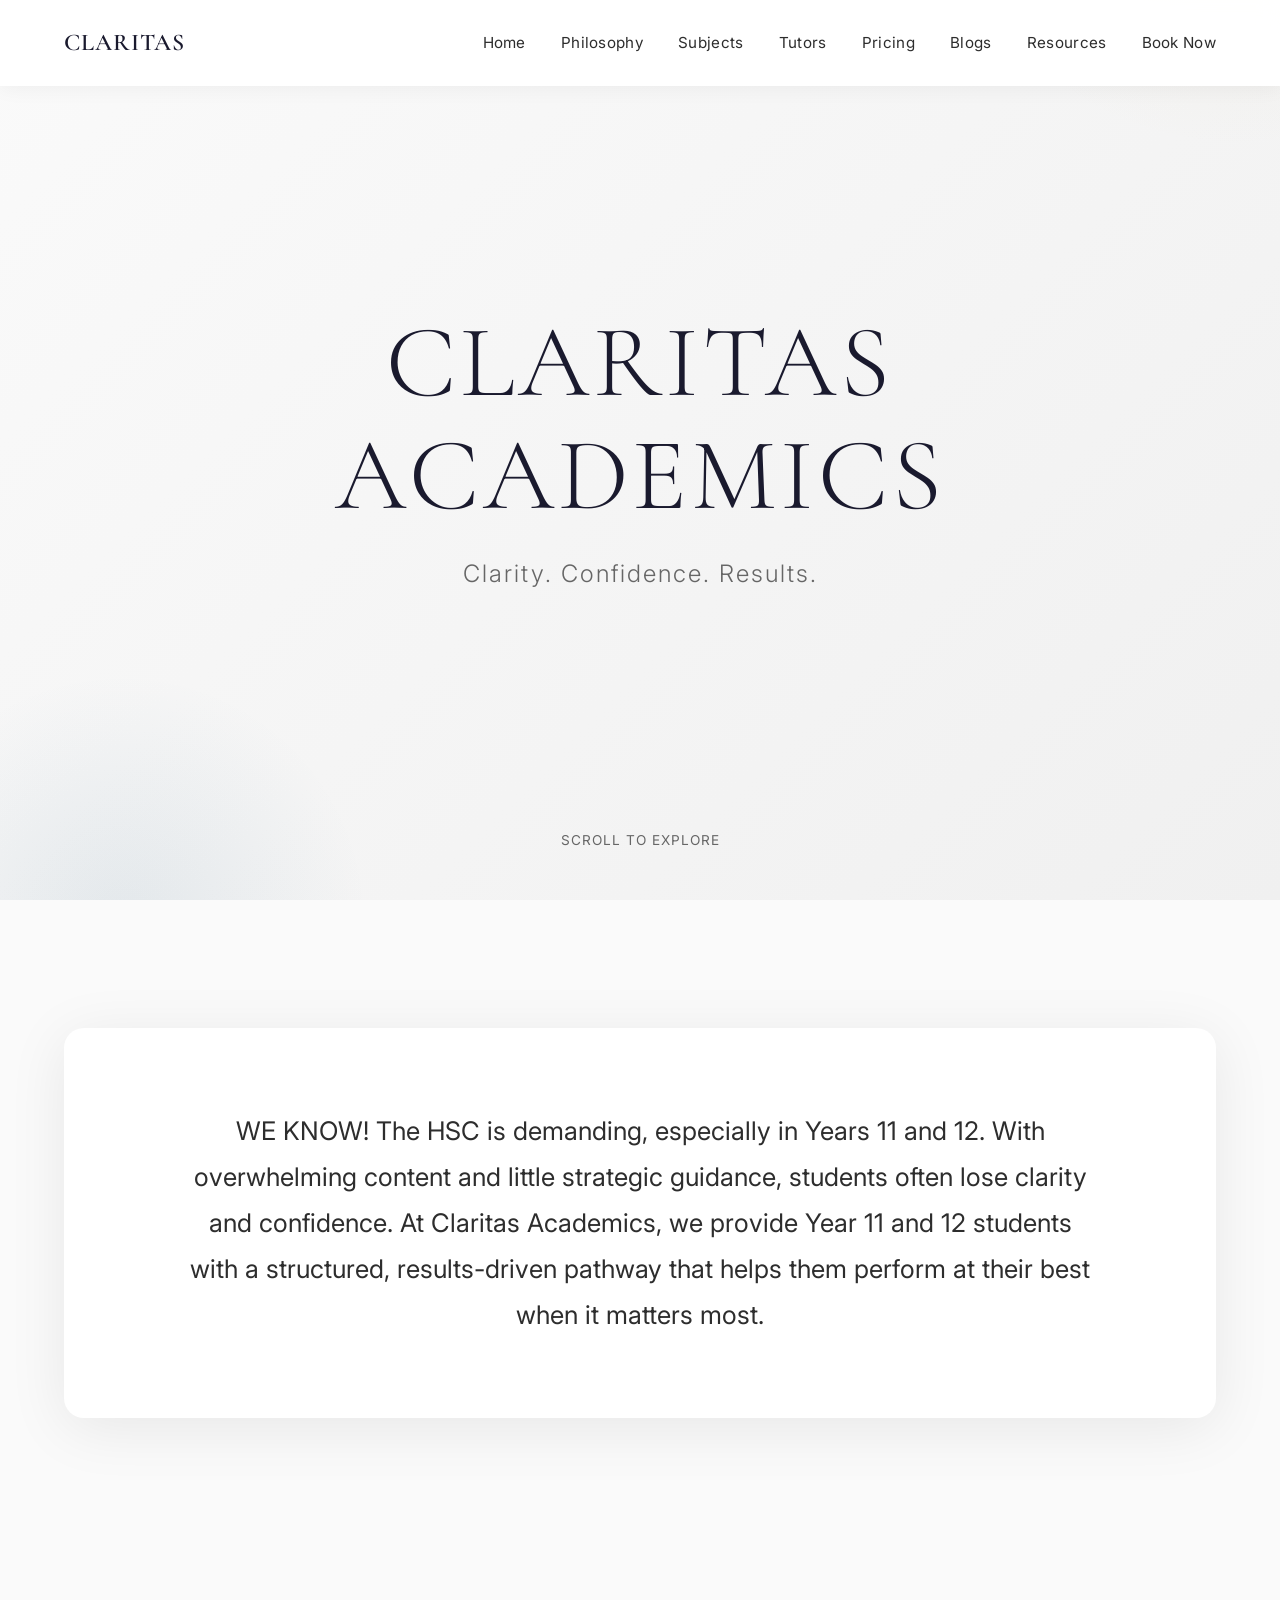
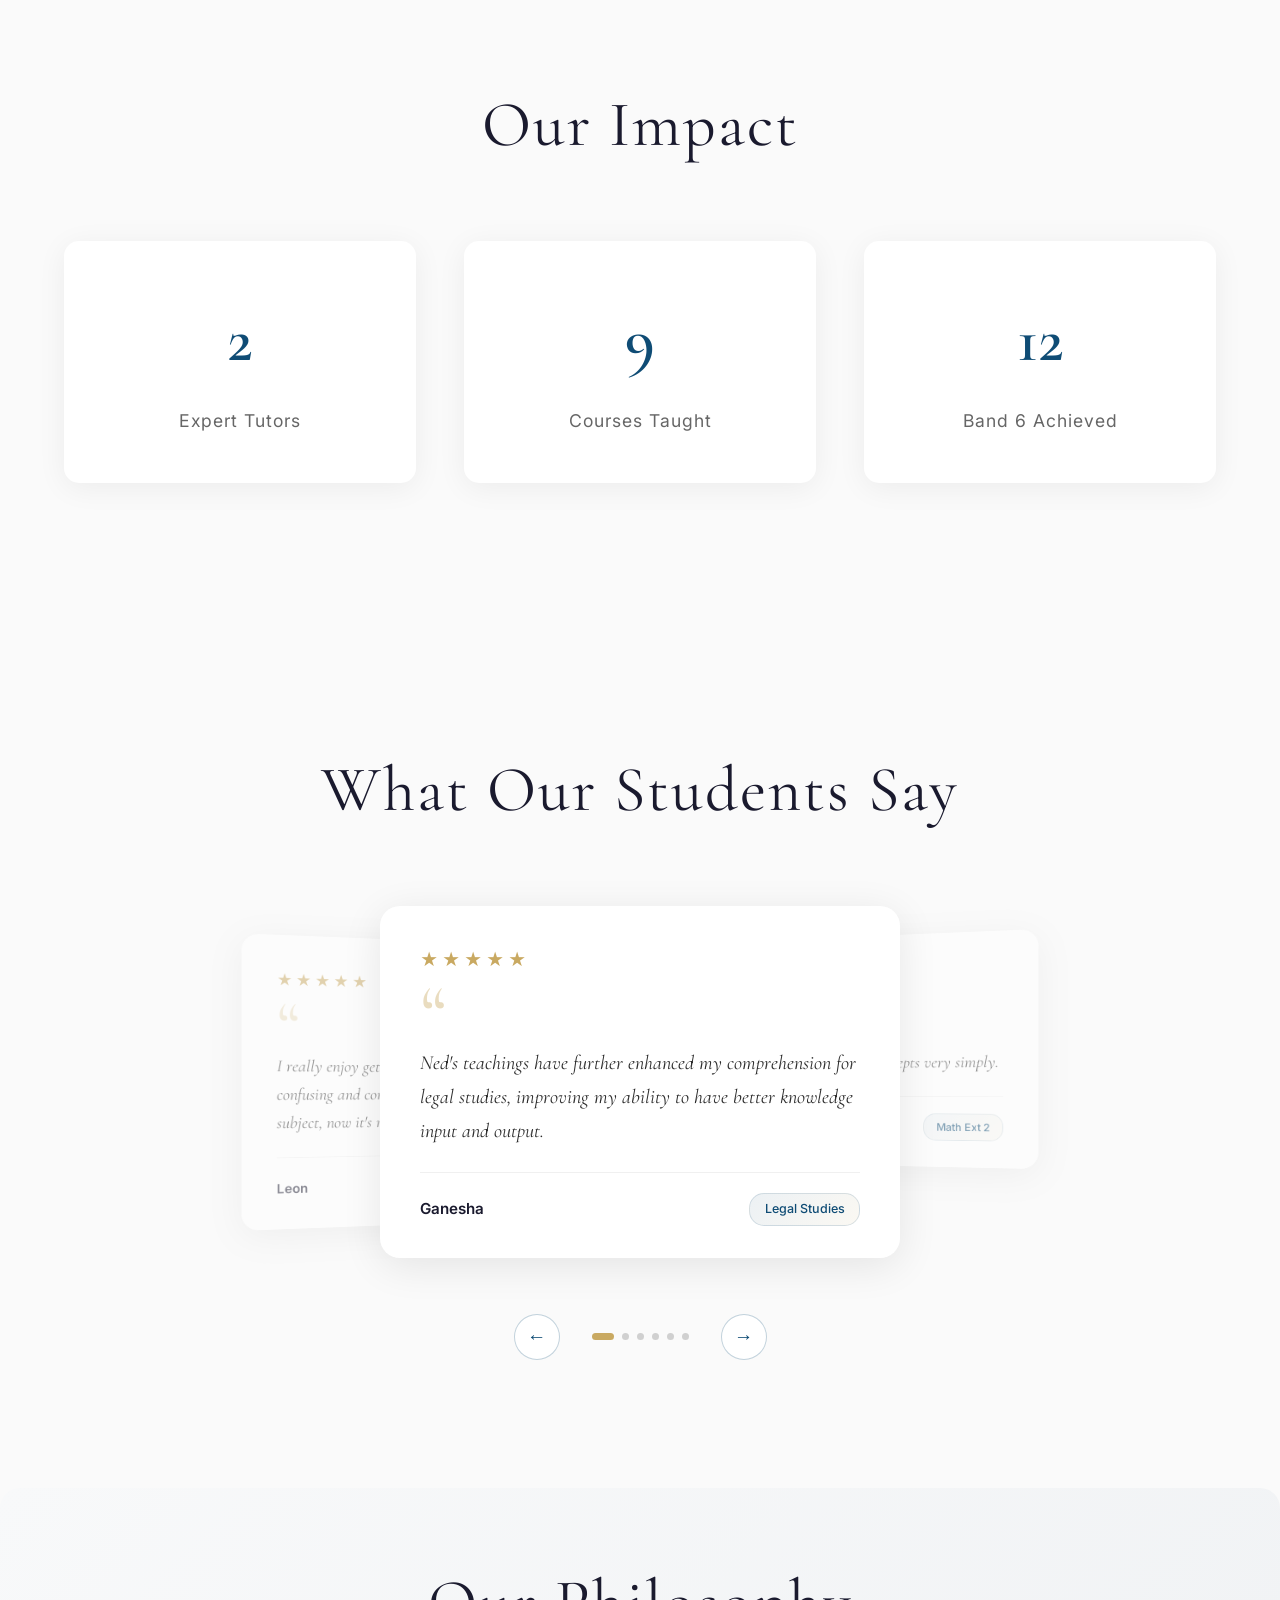
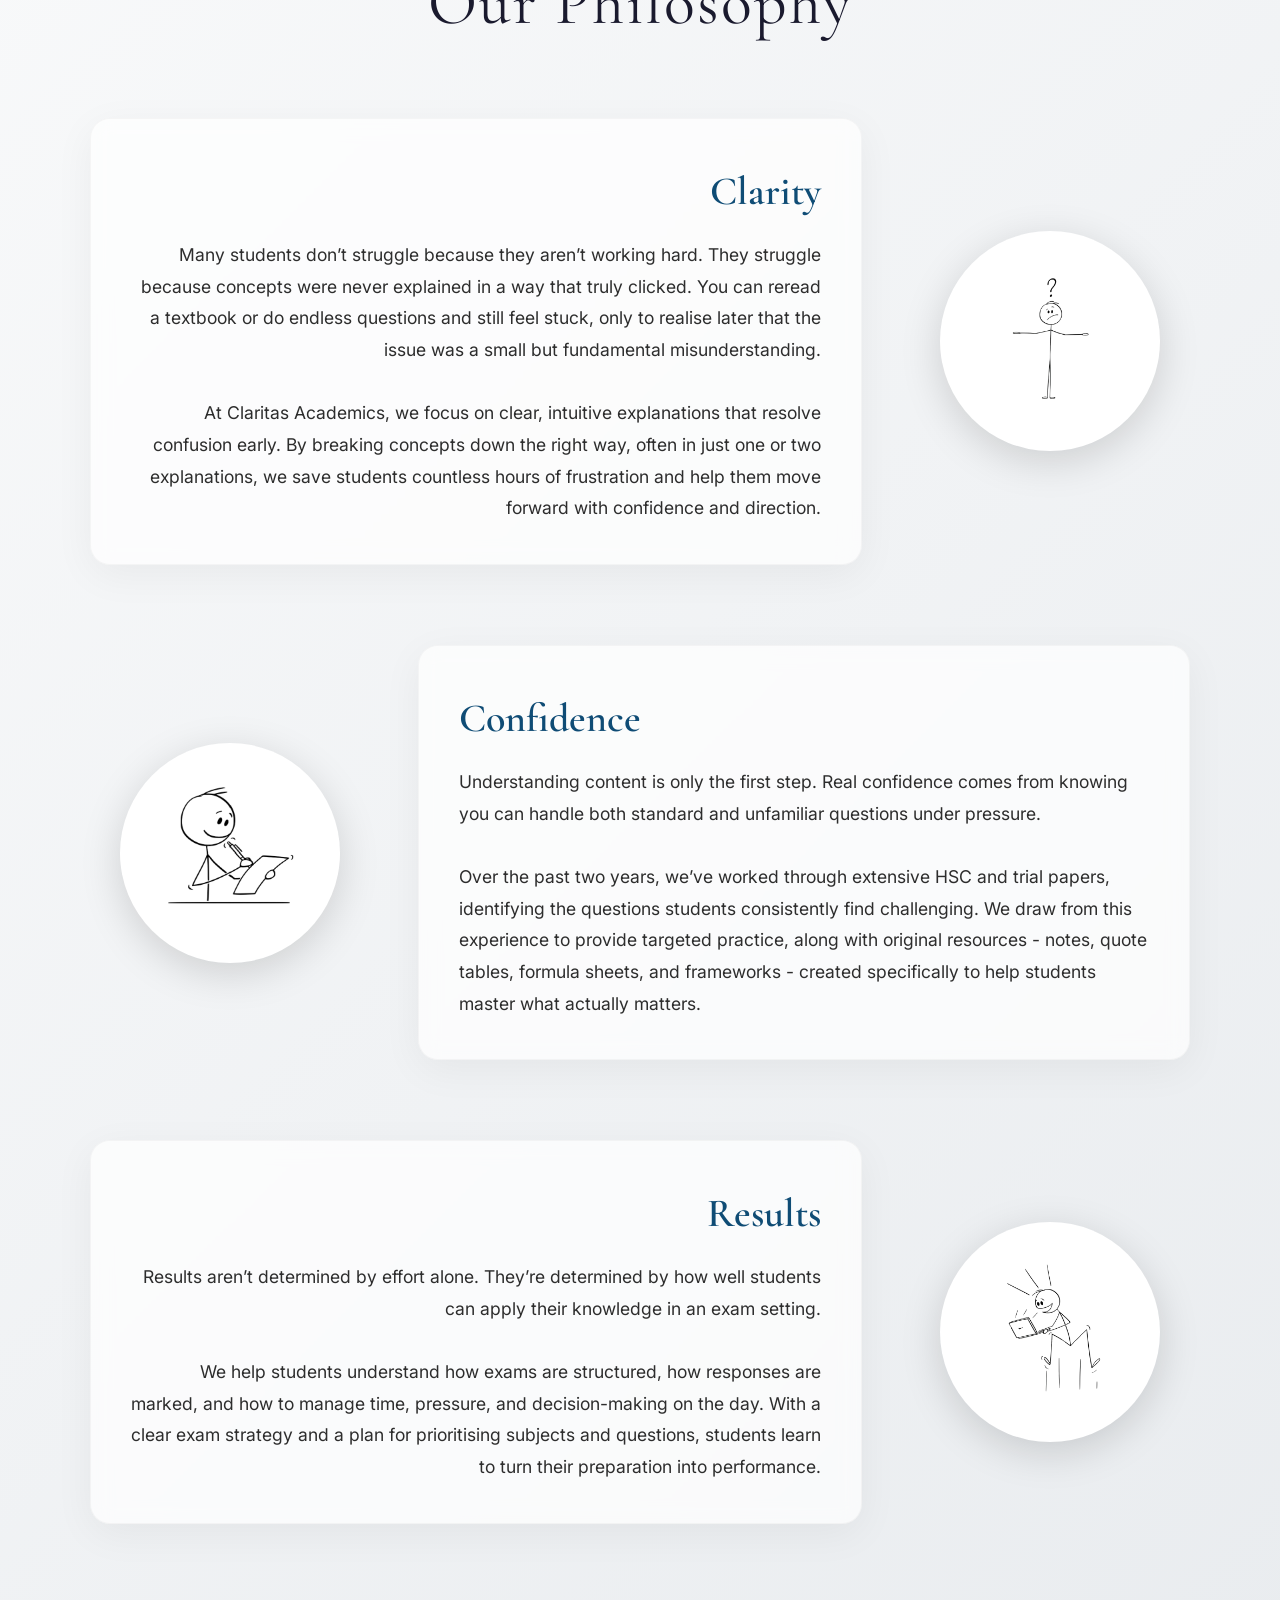
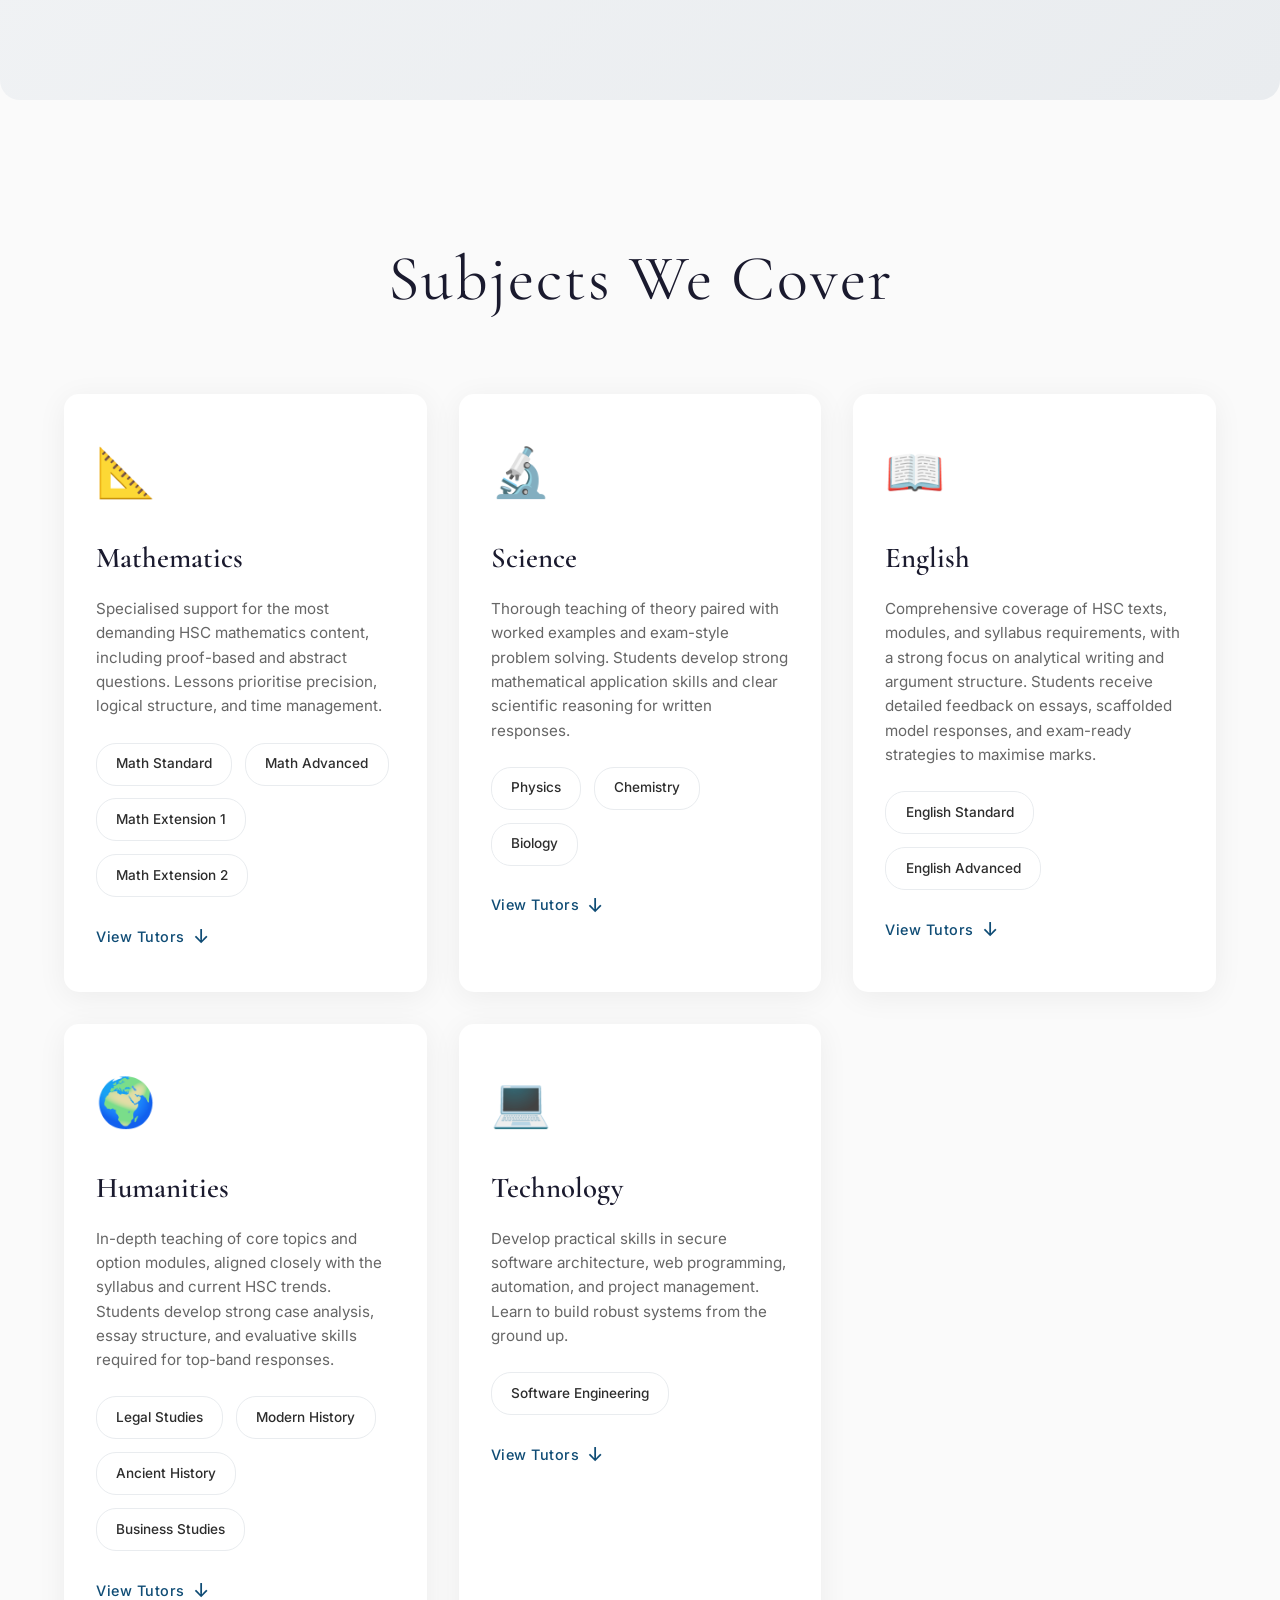
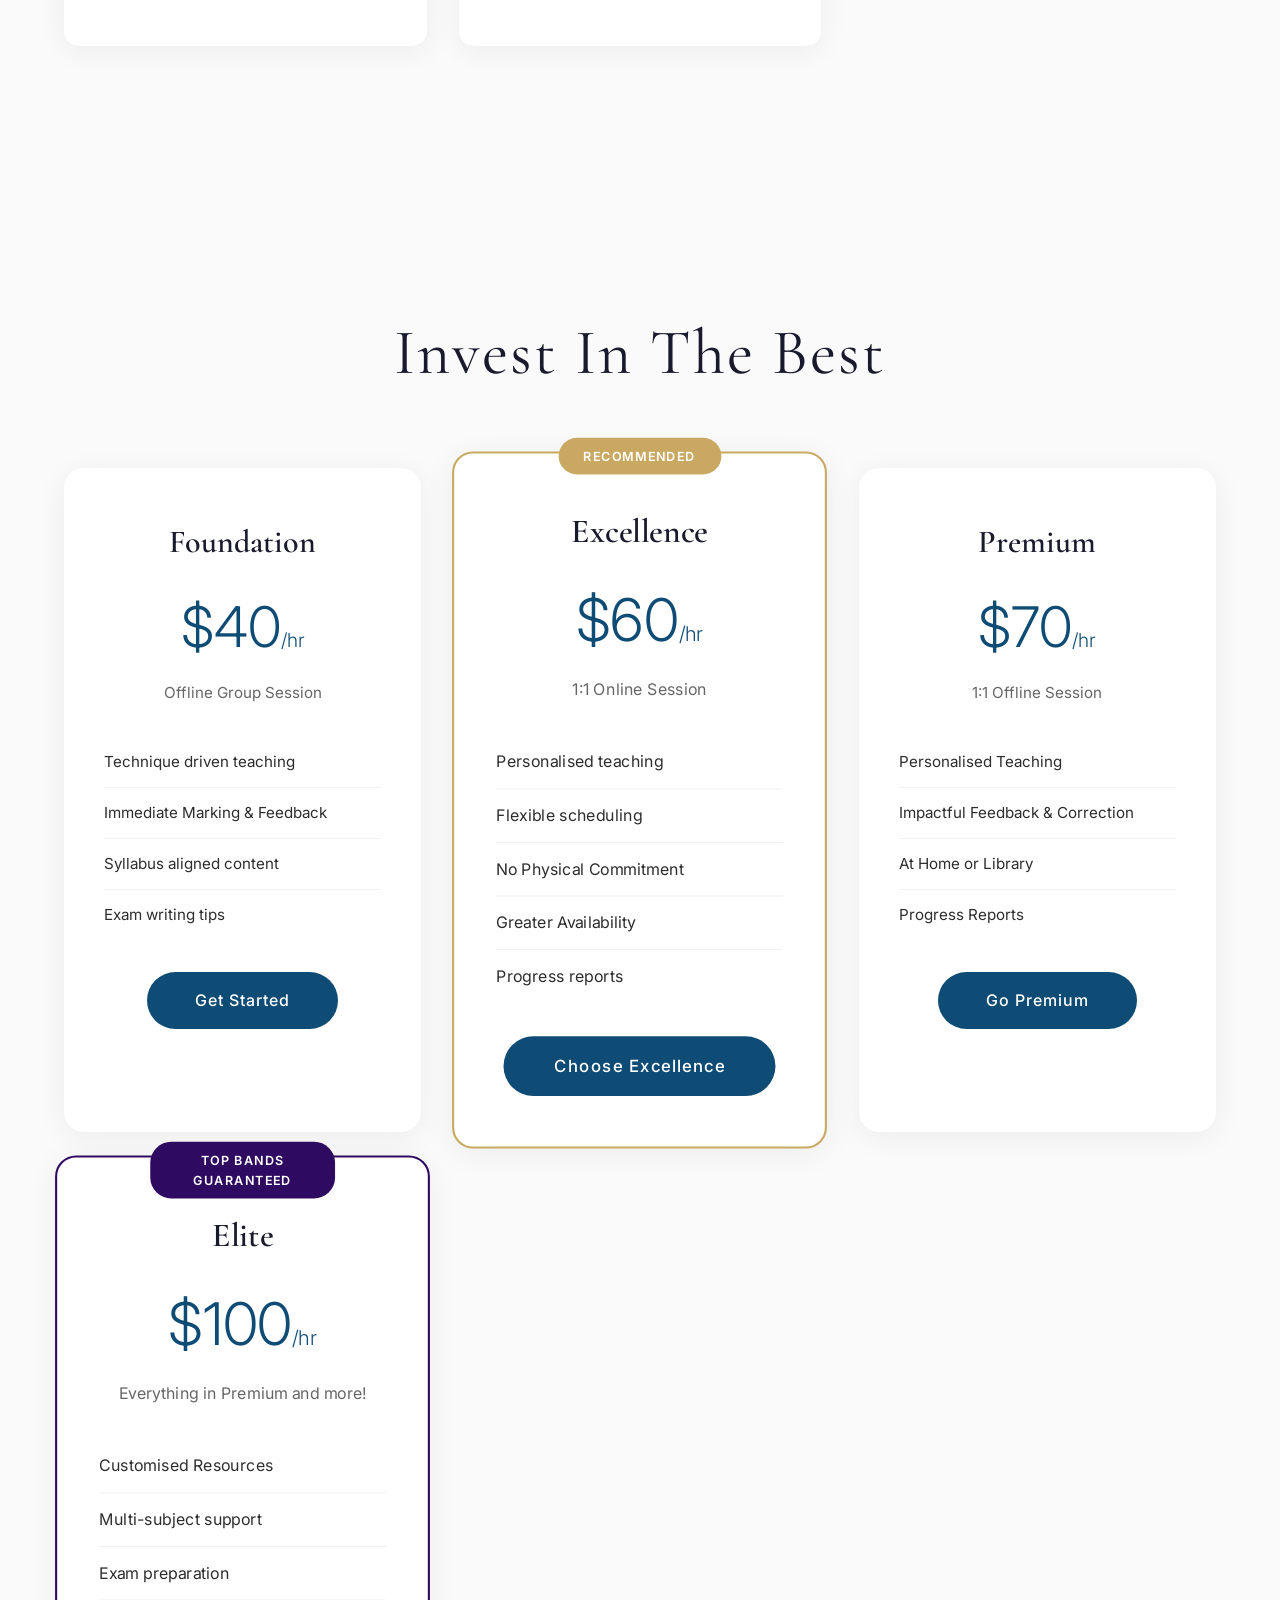
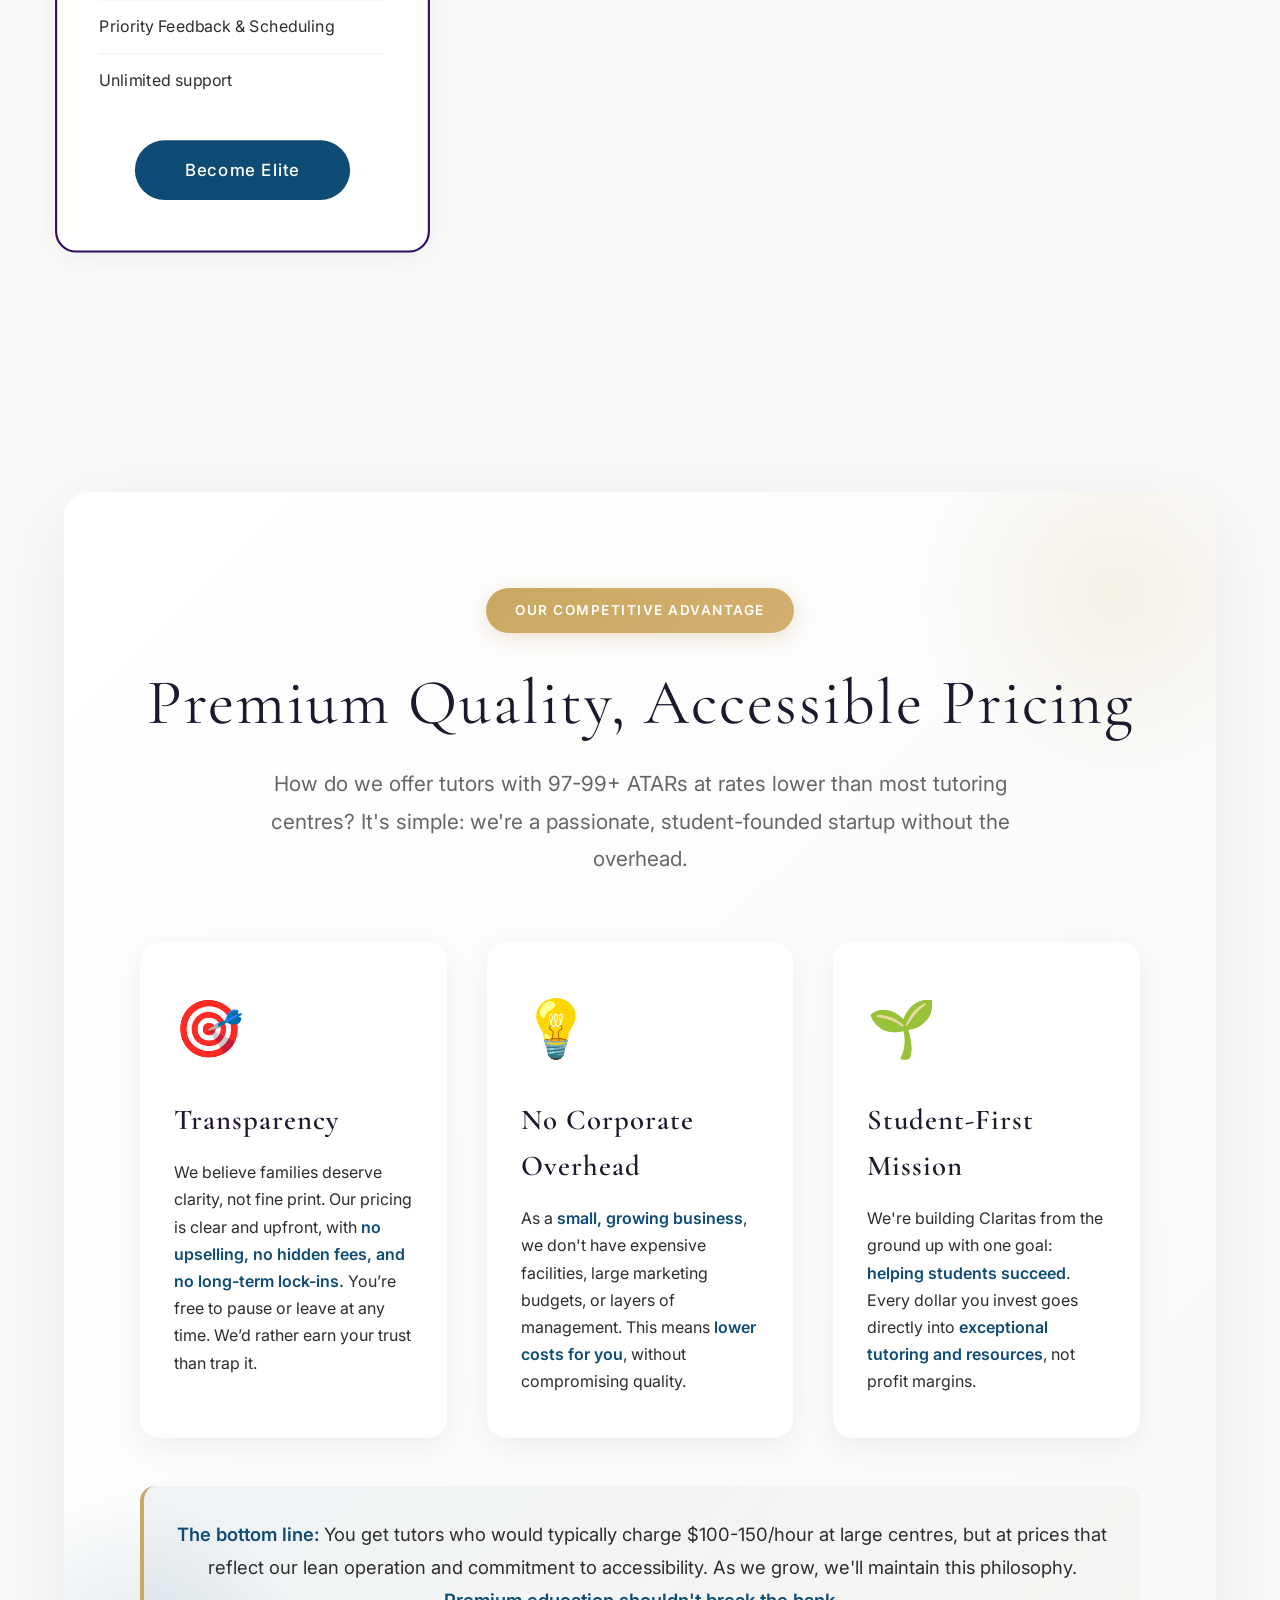
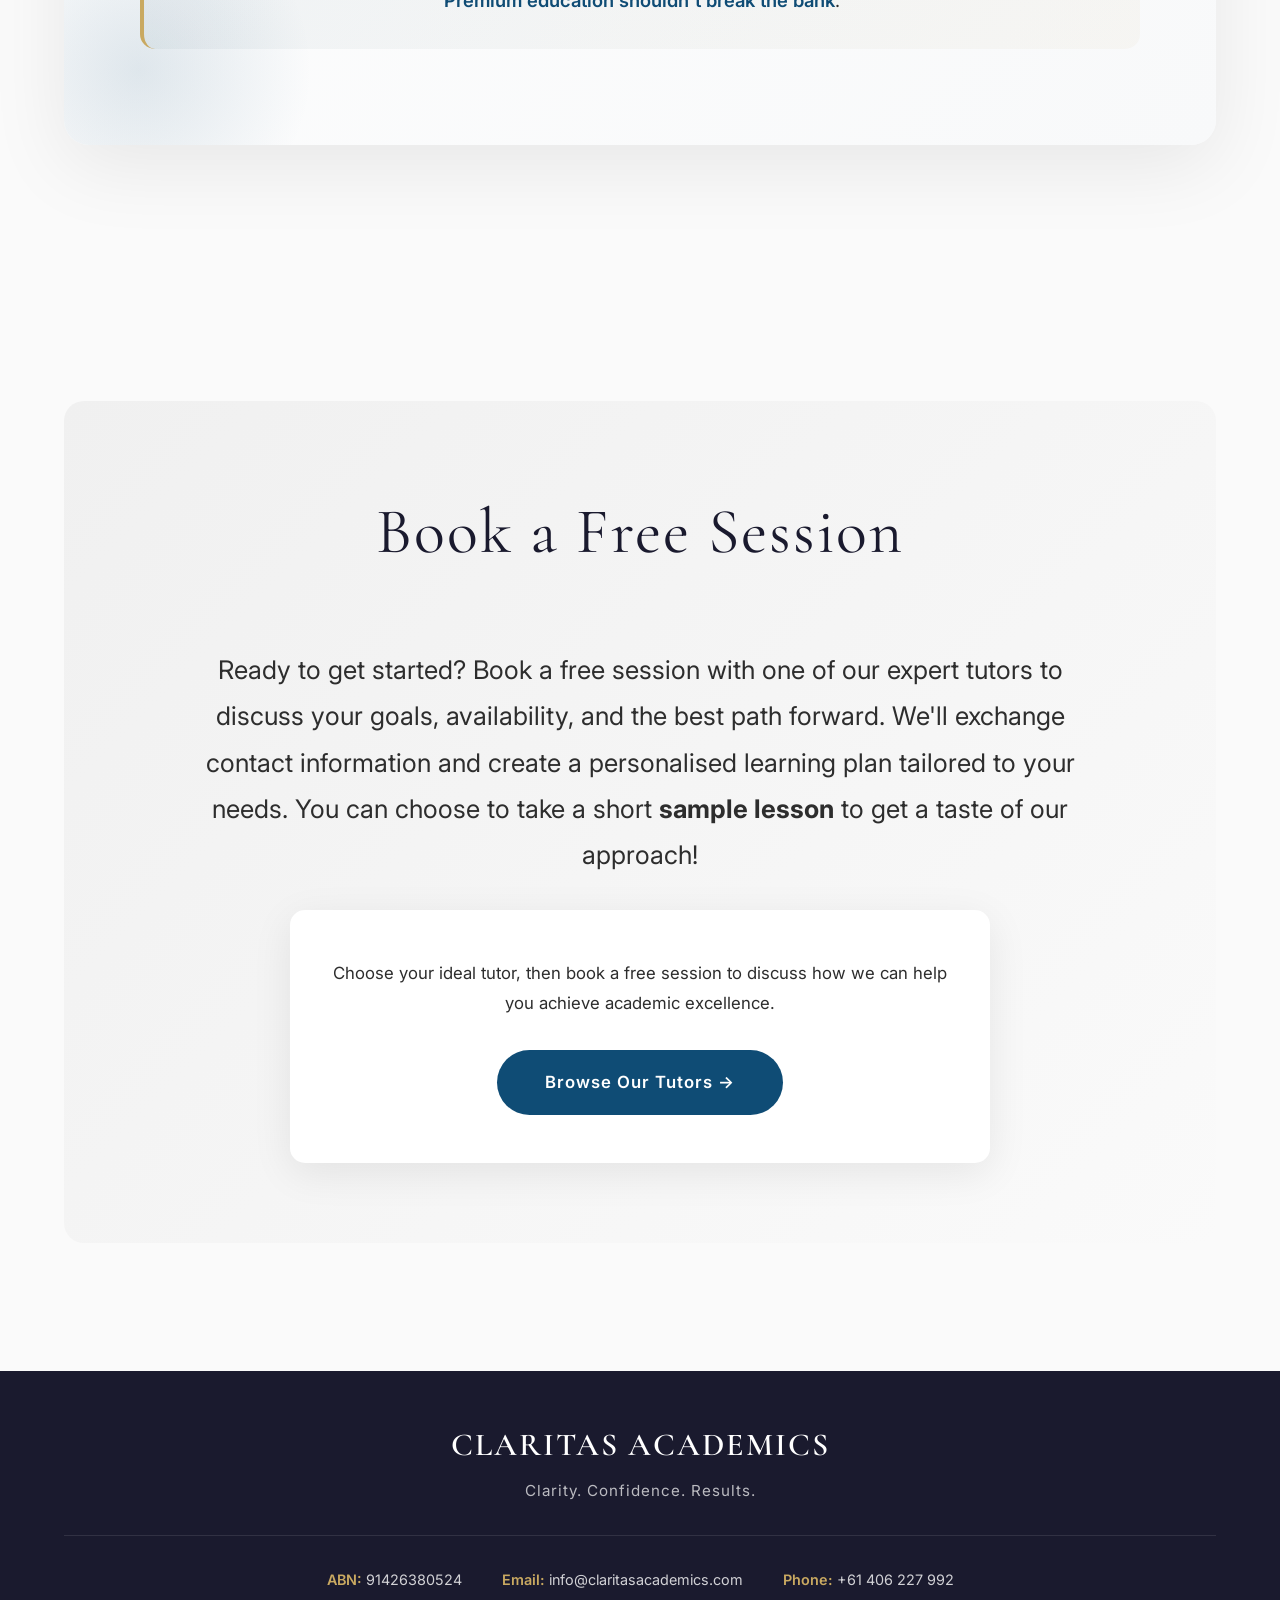
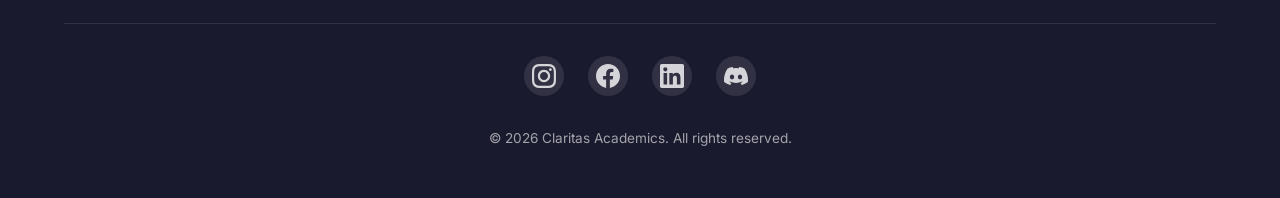
==== commit 7c44eba8: "Added Software Textbook" ====
--- a/index.html
+++ b/index.html
@@ -41,6 +41,7 @@
             <li><a href="tutors.html">Tutors</a></li>
             <li><a href="#pricing">Pricing</a></li>
             <li><a href="blogs.html">Blogs</a></li>
+            <li><a href="resources.html">Resources</a></li>
             <li><a href="#booking">Book Now</a></li>
         </ul>
     </nav>
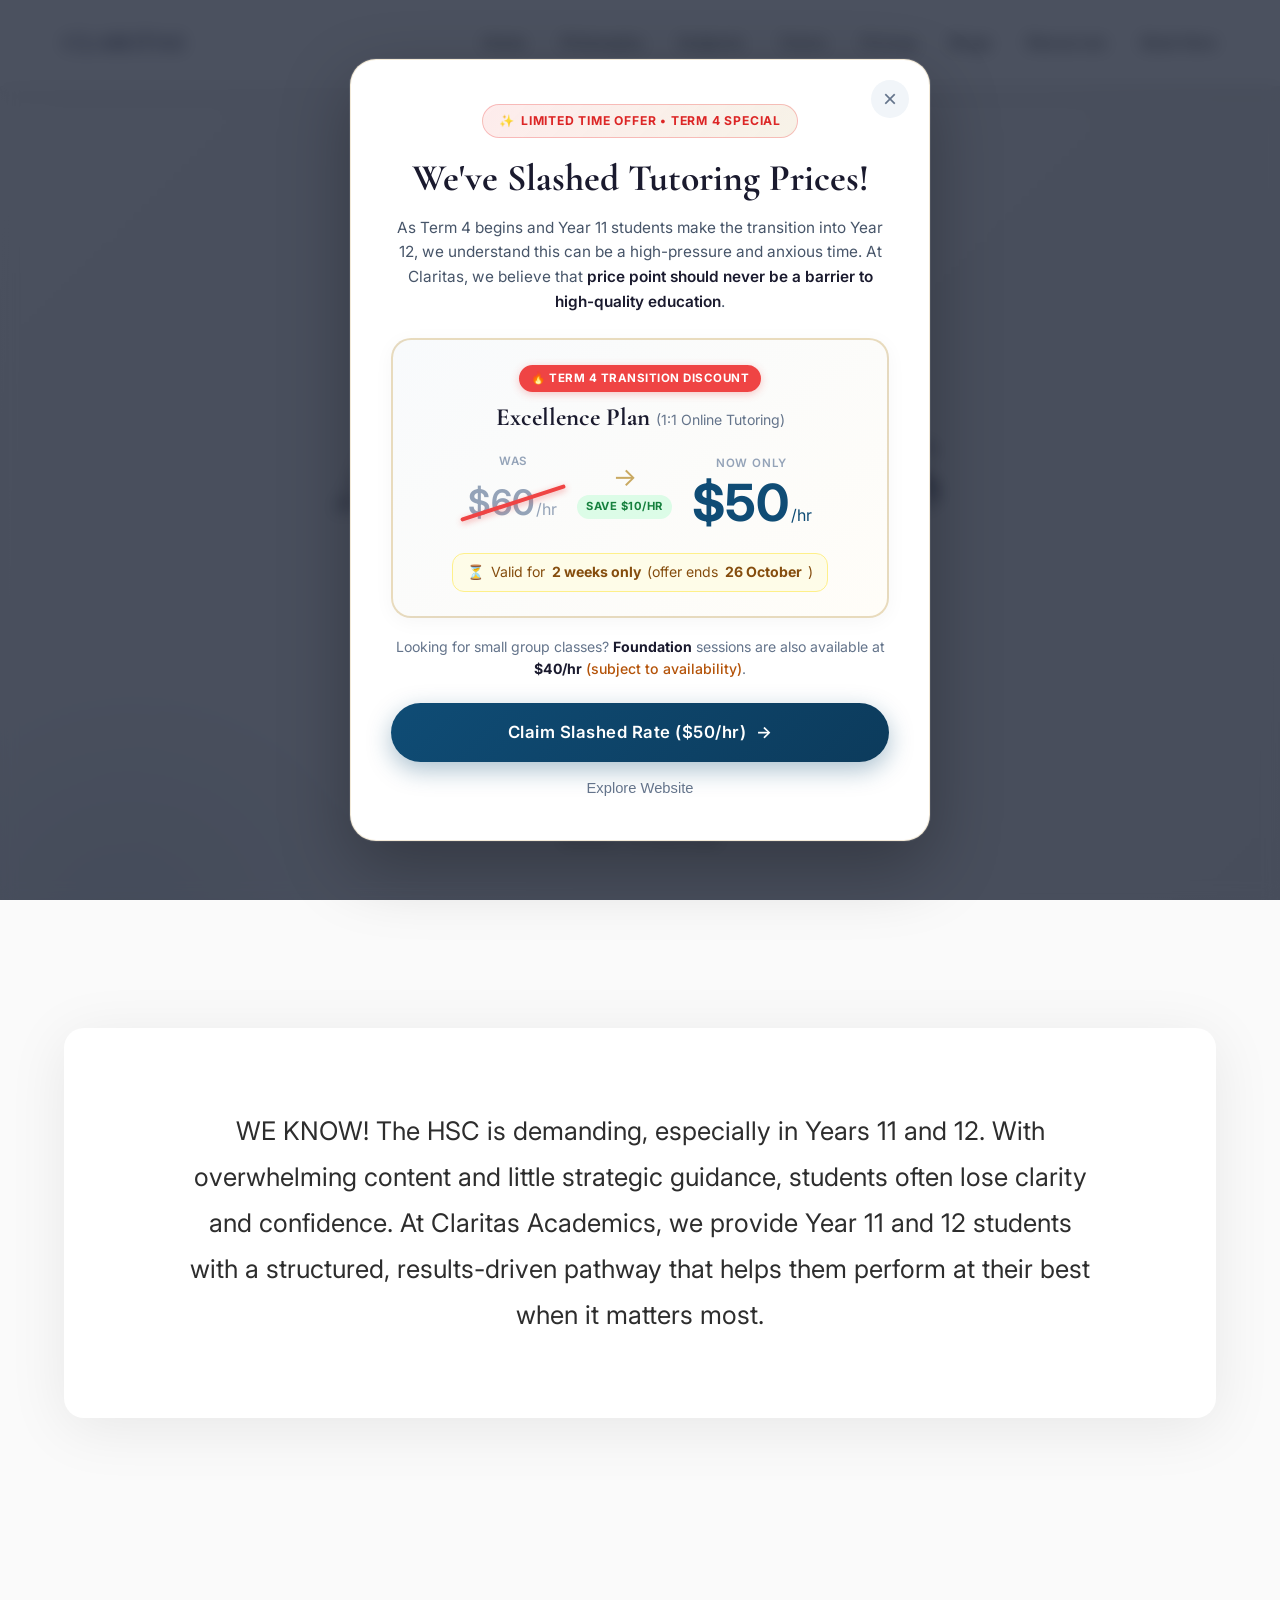
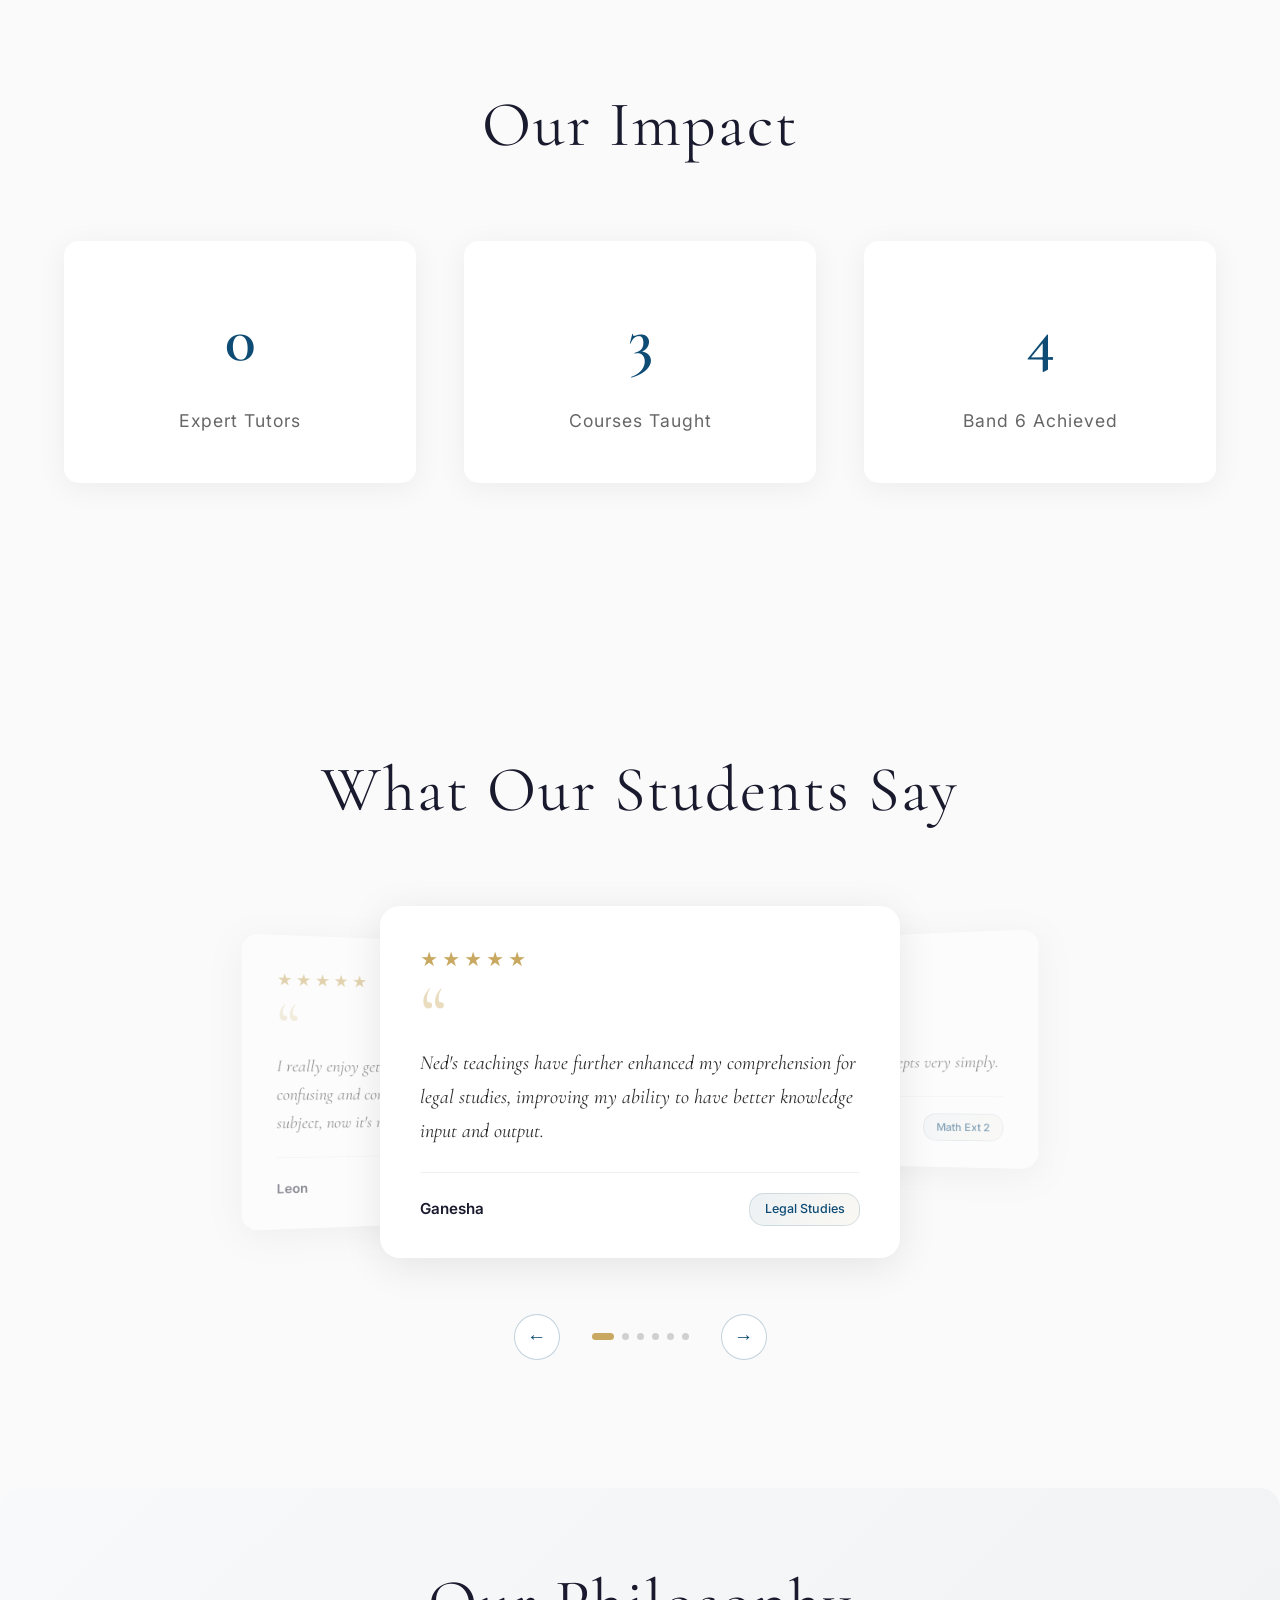
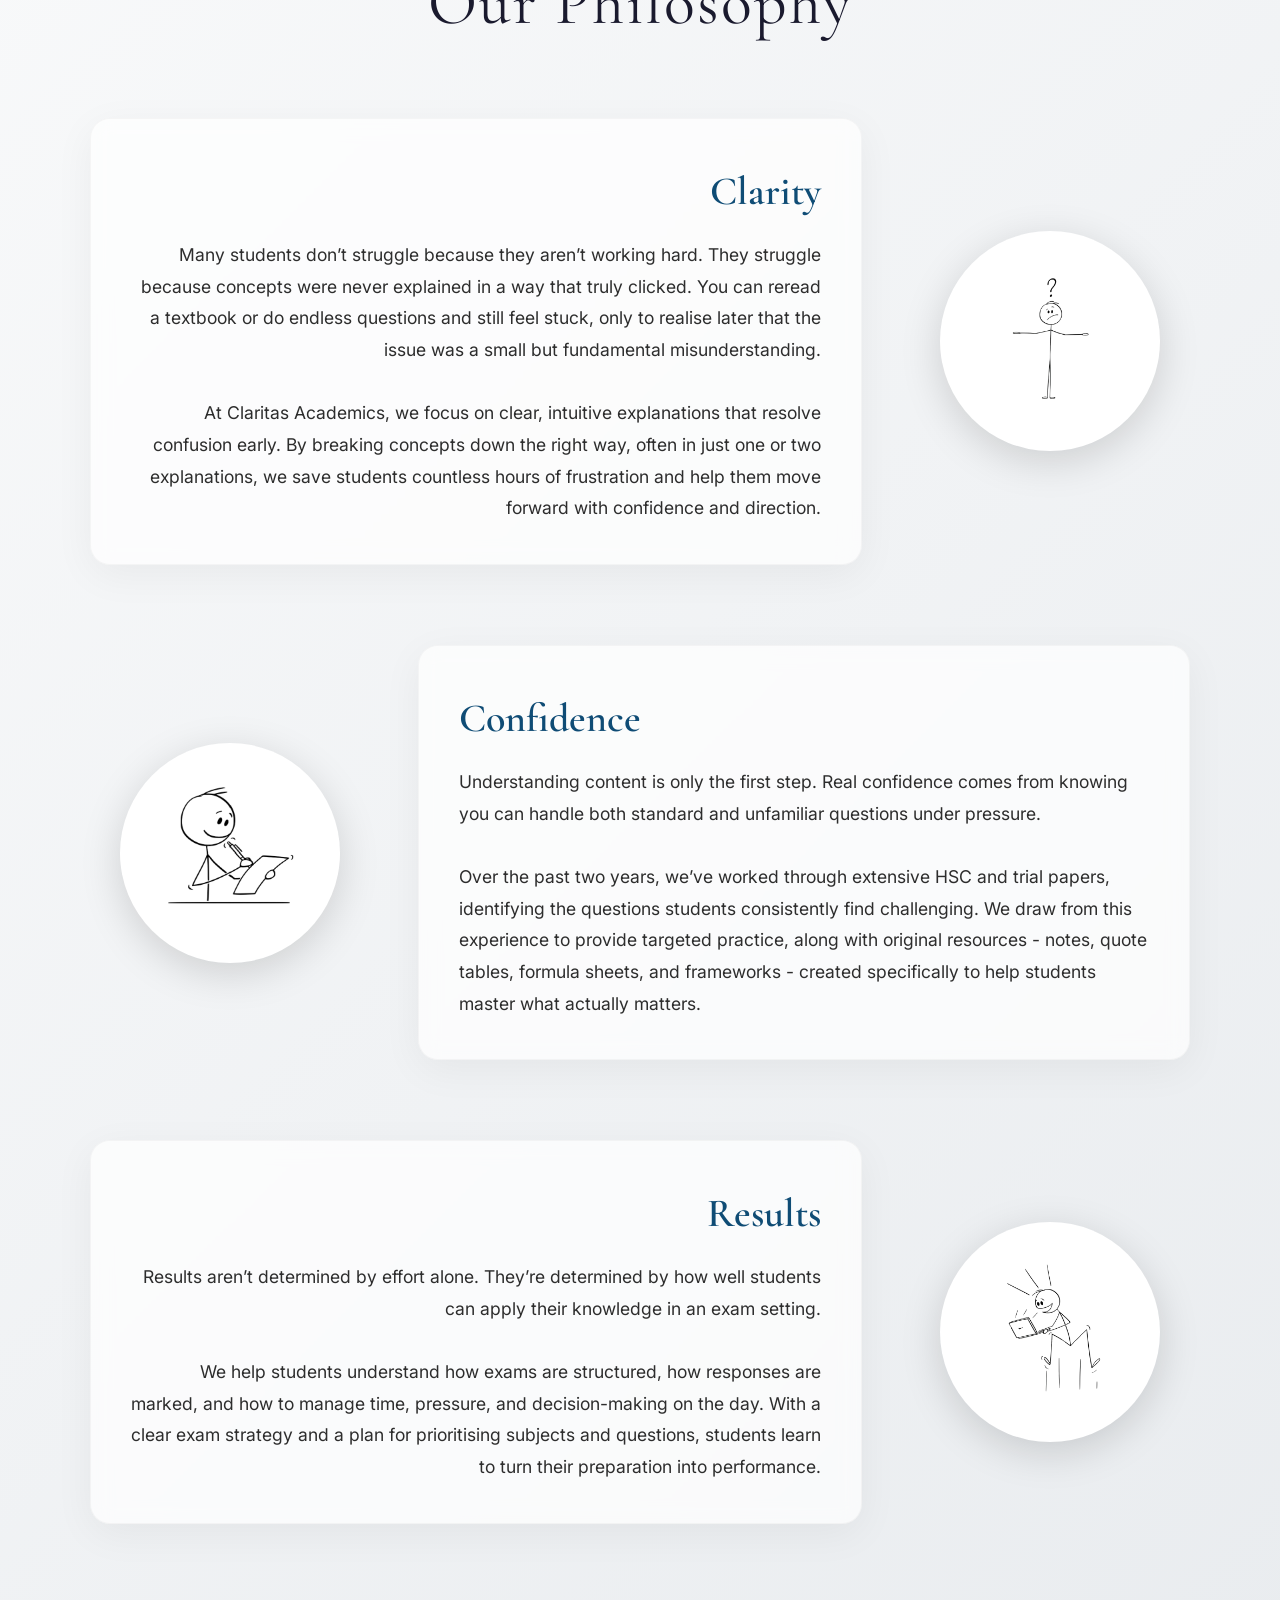
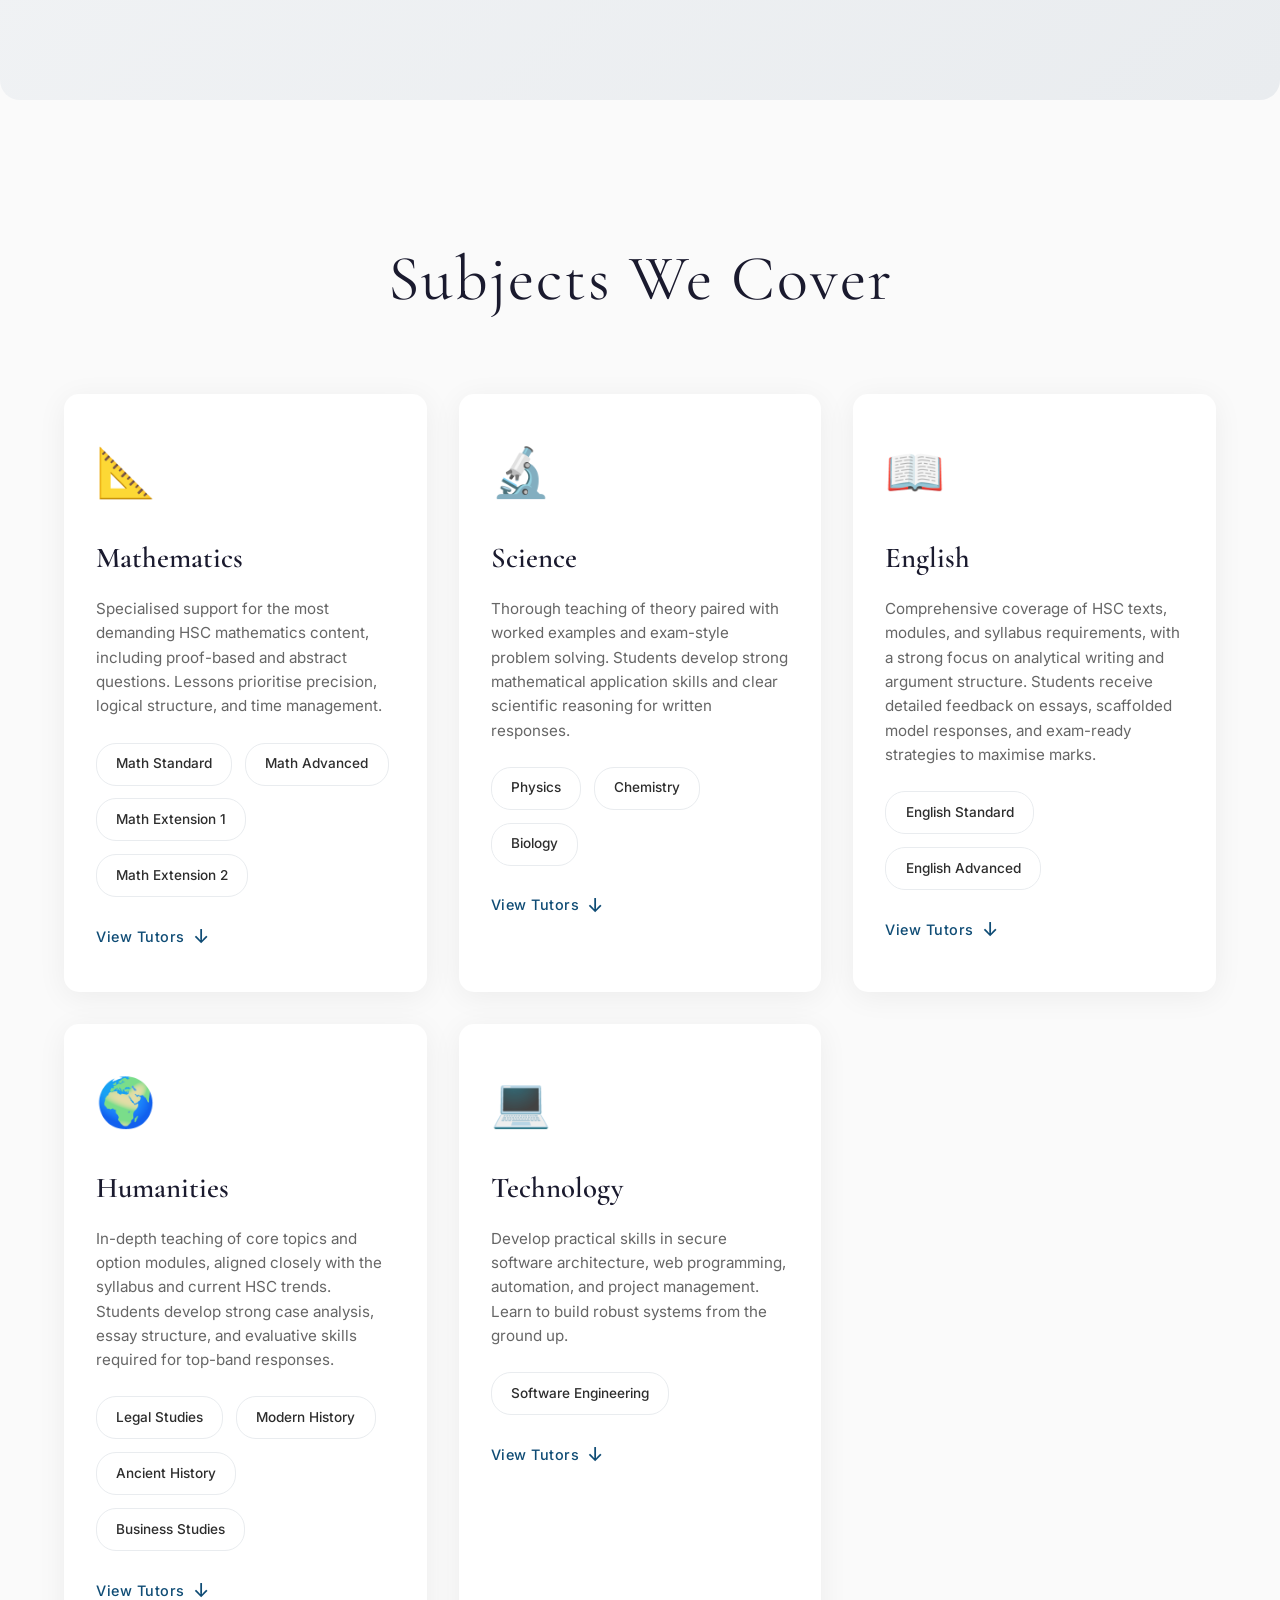
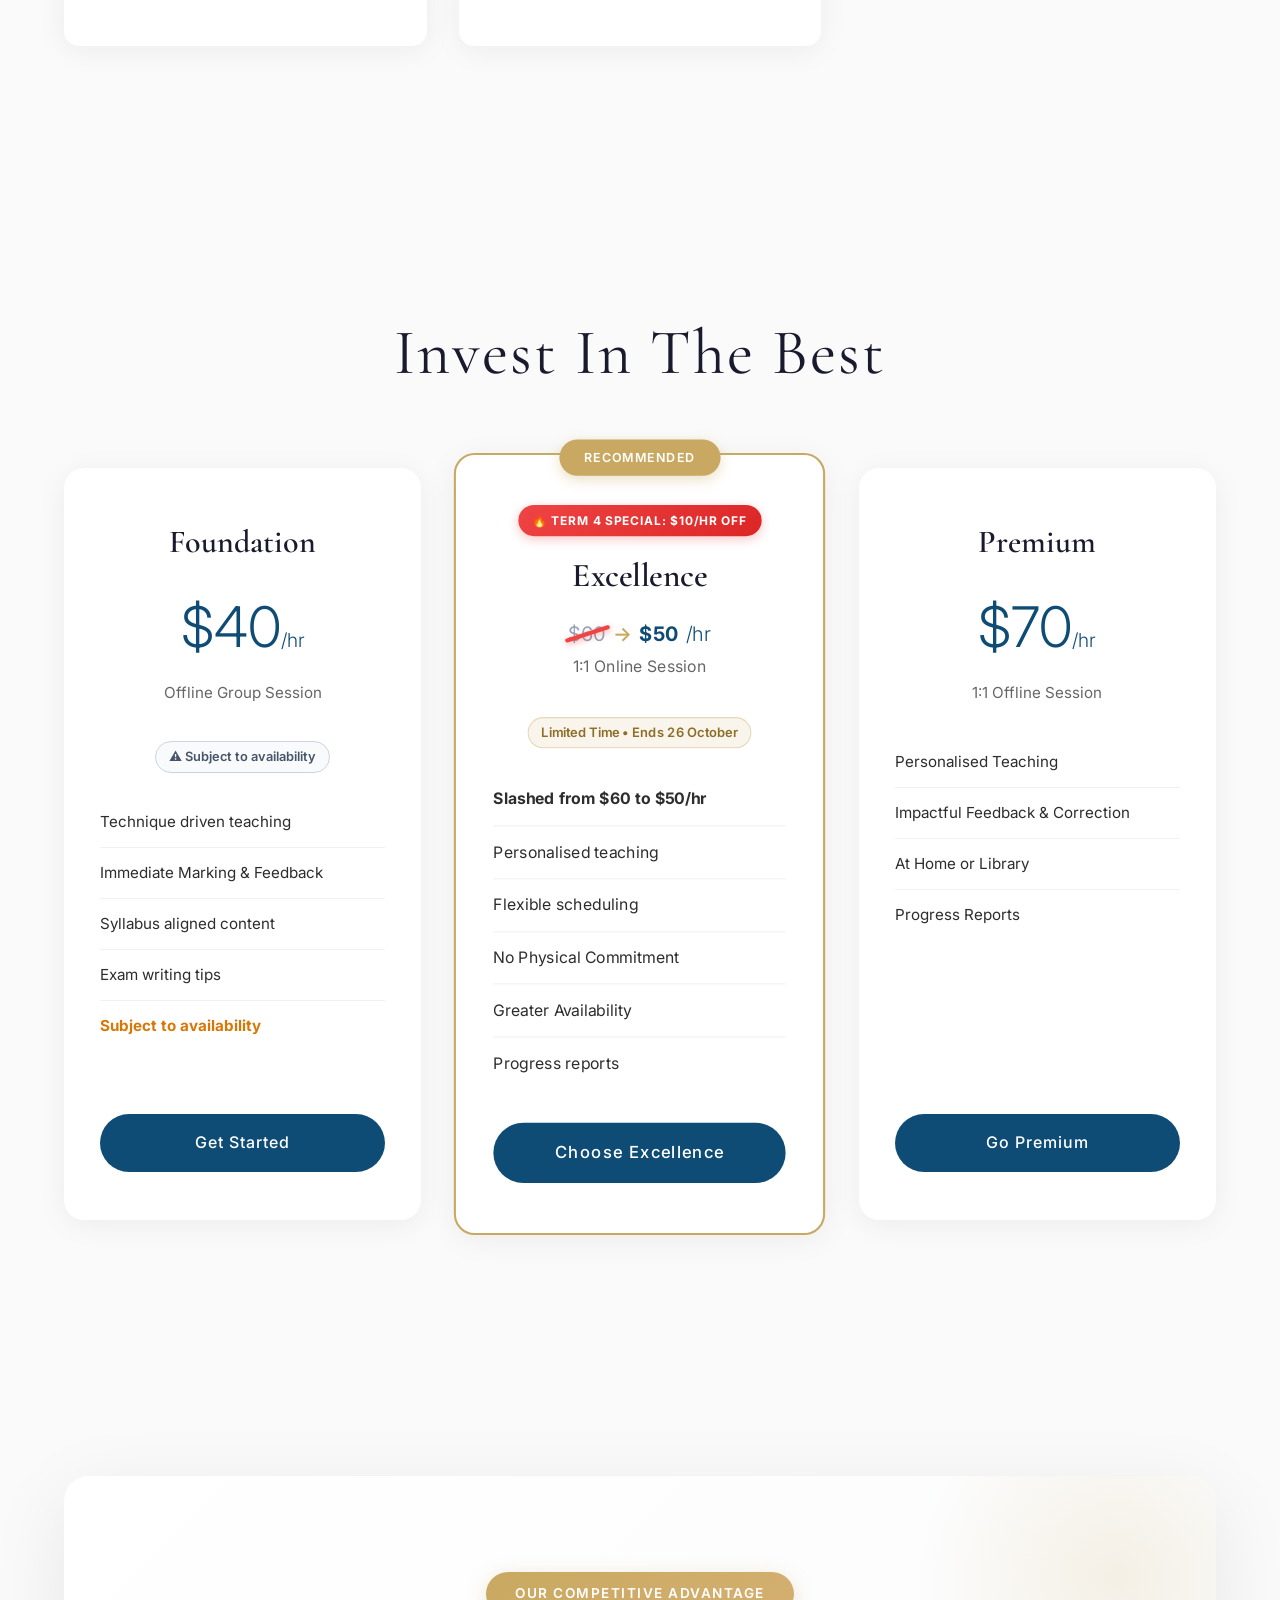
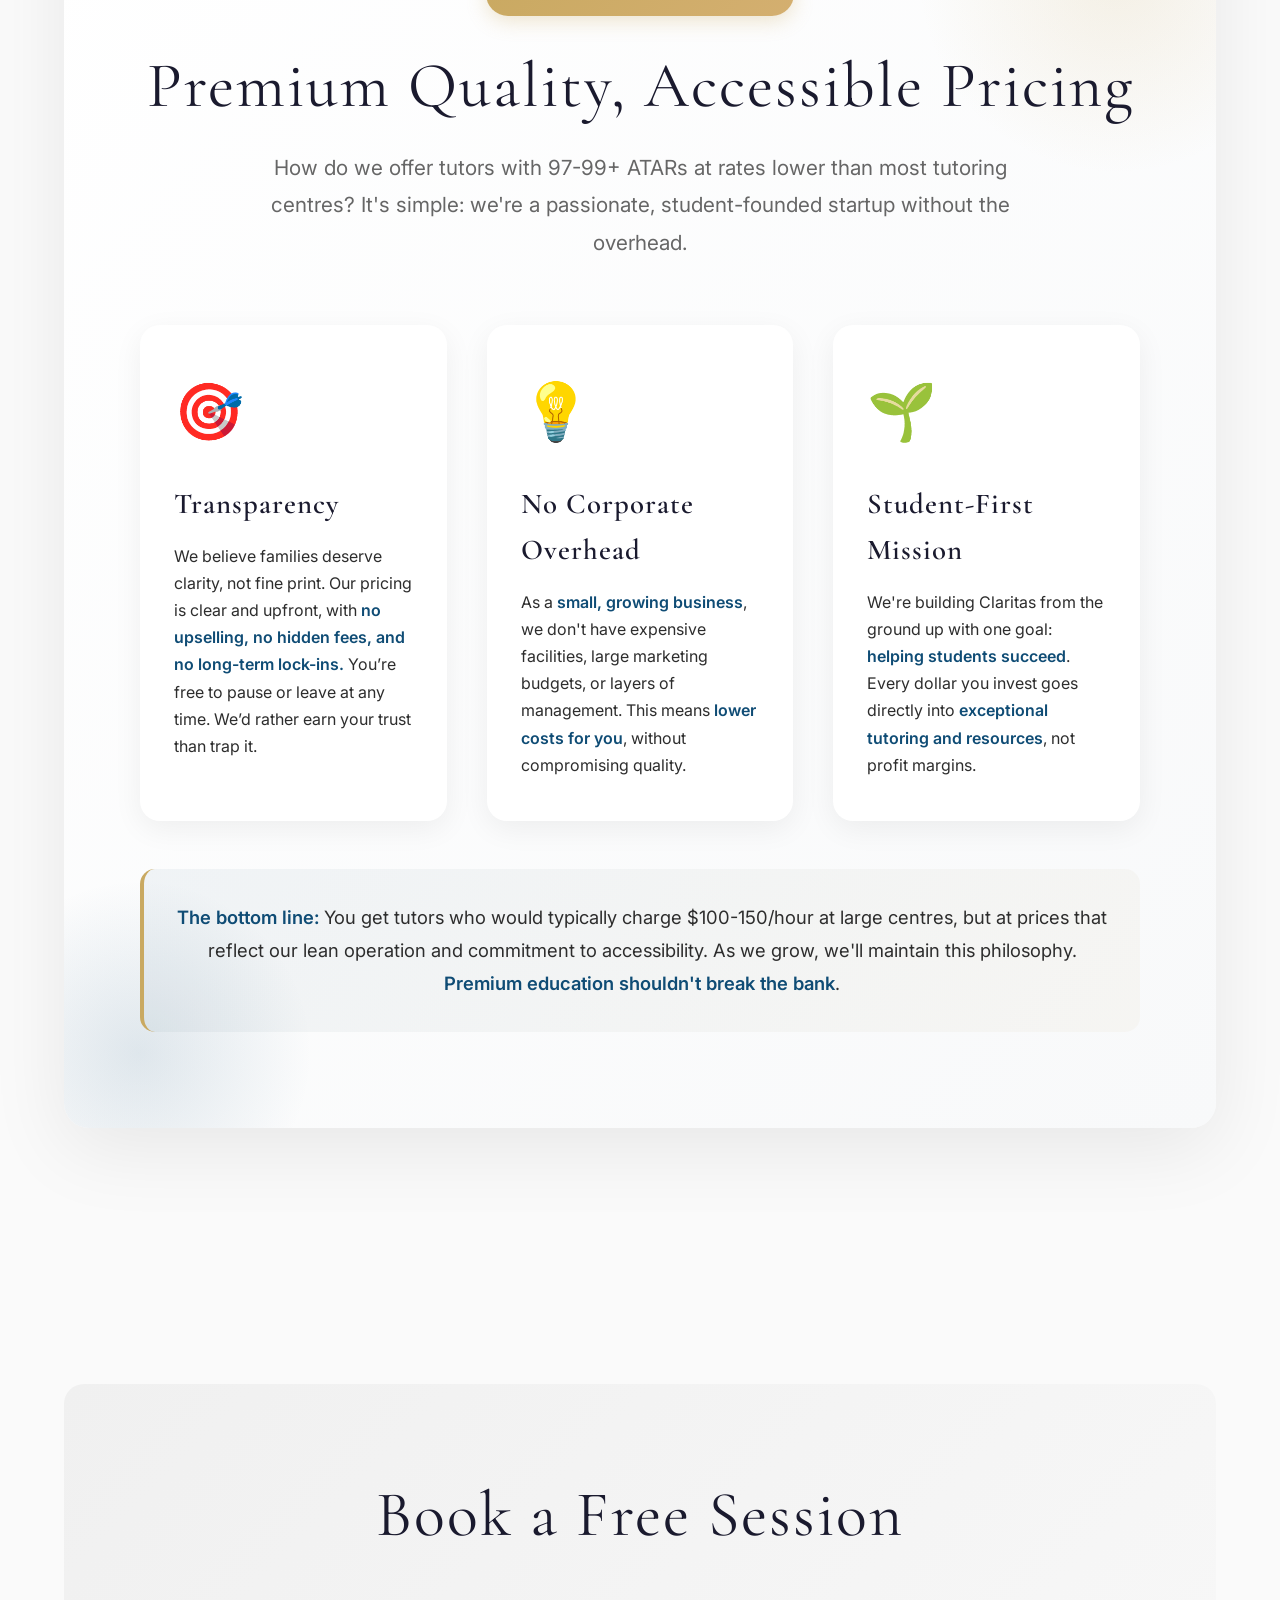
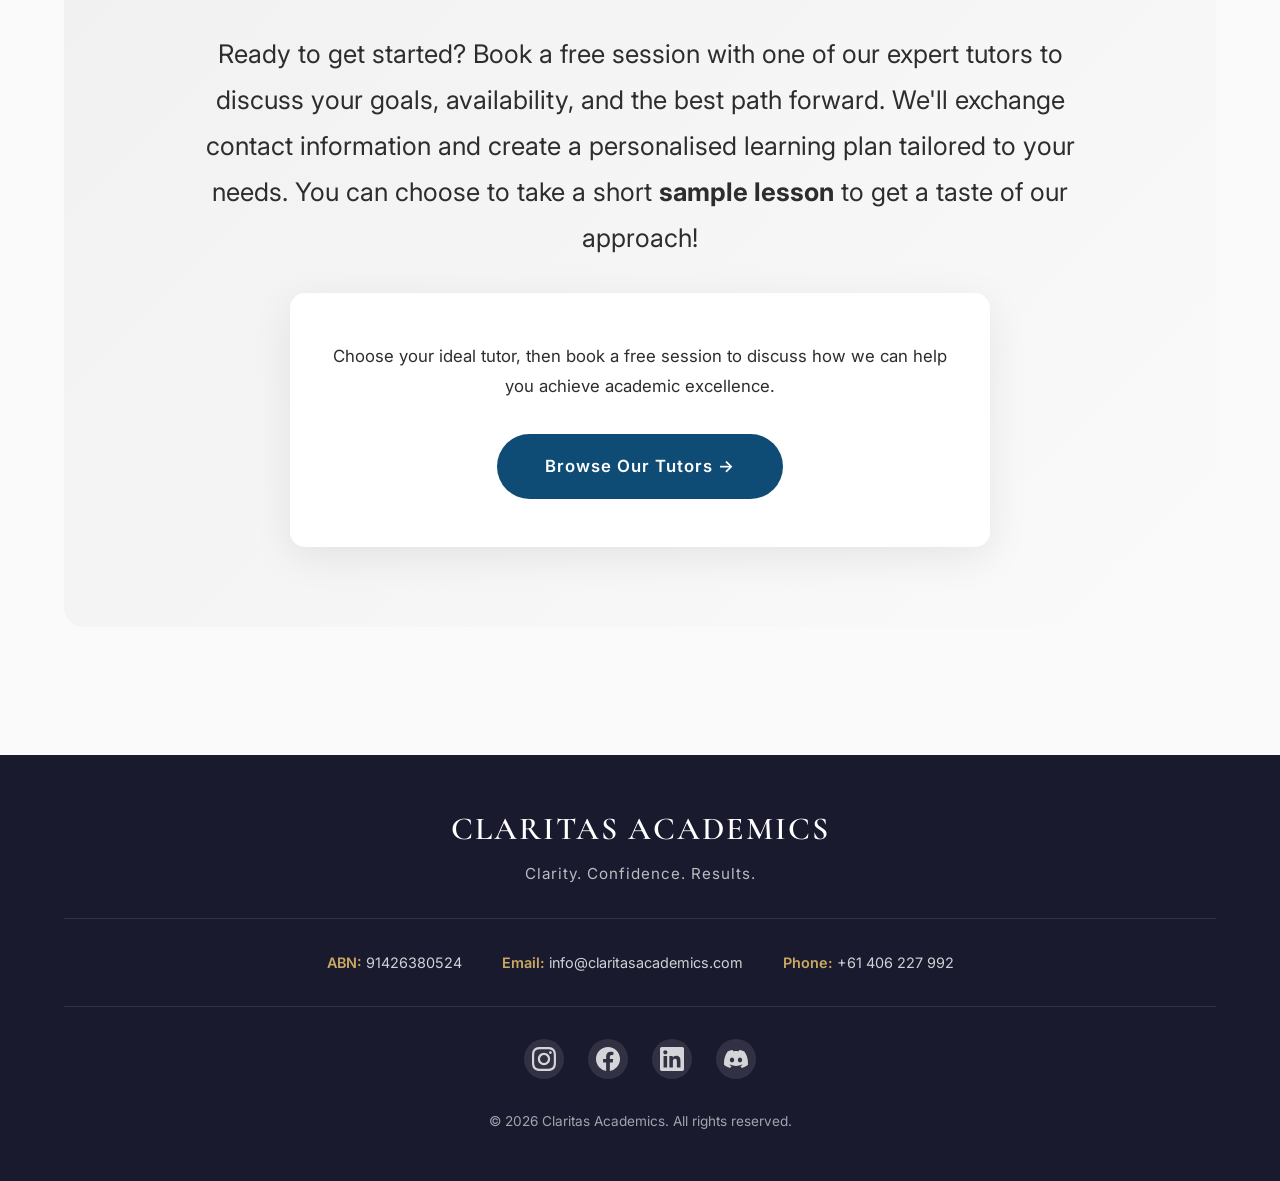
==== commit 96c40382: "Slashed prices limited time" ====
--- a/index.html
+++ b/index.html
@@ -447,19 +447,32 @@
                 <h3 class="plan-name">Foundation</h3>
                 <div class="plan-price">$40<span>/hr</span></div>
                 <div class="plan-duration">Offline Group Session</div>
+                <div class="availability-tag">⚠️ Subject to availability</div>
                 <ul class="plan-features">
                     <li>Technique driven teaching</li>
                     <li>Immediate Marking & Feedback</li>
                     <li>Syllabus aligned content</li>
                     <li>Exam writing tips</li>
+                    <li class="availability-feature-item"><strong>Subject to availability</strong></li>
                 </ul>
                 <a href="#booking" class="cta-button">Get Started</a>
             </div>
-            <div class="pricing-card recommended scroll-reveal" style="transition-delay: 0.1s">
+            <div class="pricing-card recommended scroll-reveal" id="excellence-card" style="transition-delay: 0.1s">
+                <div class="slashed-discount-badge">🔥 TERM 4 SPECIAL: $10/HR OFF</div>
                 <h3 class="plan-name">Excellence</h3>
-                <div class="plan-price">$60<span>/hr</span></div>
+                <div class="plan-price plan-price-slashed">
+                    <span class="price-old-slashed" aria-label="Original price $60 per hour">
+                        <span class="price-strikethrough-num">$60</span>
+                        <span class="price-slash-line" aria-hidden="true"></span>
+                    </span>
+                    <span class="price-arrow-sym" aria-hidden="true">→</span>
+                    <span class="price-new-amount">$50</span>
+                    <span class="price-unit">/hr</span>
+                </div>
                 <div class="plan-duration">1:1 Online Session</div>
+                <div class="term4-offer-pill">Limited Time • Ends 26 October</div>
                 <ul class="plan-features">
+                    <li><strong>Slashed from $60 to $50/hr</strong></li>
                     <li>Personalised teaching</li>
                     <li>Flexible scheduling</li>
                     <li>No Physical Commitment</li>
@@ -479,19 +492,6 @@
                     <li>Progress Reports</li>
                 </ul>
                 <a href="#booking" class="cta-button">Go Premium</a>
-            </div>
-            <div class="pricing-card elite scroll-reveal" style="transition-delay: 0.2s">
-                <h3 class="plan-name">Elite</h3>
-                <div class="plan-price">$100<span>/hr</span></div>
-                <div class="plan-duration">Everything in Premium and more!</div>
-                <ul class="plan-features">
-                    <li>Customised Resources</li>
-                    <li>Multi-subject support</li>
-                    <li>Exam preparation</li>
-                    <li>Priority Feedback & Scheduling</li>
-                    <li>Unlimited support</li>
-                </ul>
-                <a href="#booking" class="cta-button">Become Elite</a>
             </div>
         </div>
     </section>
@@ -627,6 +627,70 @@
         </div>
     </footer>
 
+    <!-- Term 4 Price Slash Announcement Modal -->
+    <div id="promoModal" class="promo-modal" role="dialog" aria-modal="true" aria-labelledby="promoModalTitle" aria-hidden="true">
+        <div class="promo-modal-overlay" onclick="closePromoModal()"></div>
+        <div class="promo-modal-card">
+            <button class="promo-close-btn" onclick="closePromoModal()" aria-label="Close Announcement">&times;</button>
+            <div class="promo-modal-header">
+                <div class="promo-badge">
+                    <span class="promo-sparkle">✨</span> LIMITED TIME OFFER • TERM 4 SPECIAL
+                </div>
+                <h2 id="promoModalTitle" class="promo-title">We've Slashed Tutoring Prices!</h2>
+                <p class="promo-empathy">
+                    As Term 4 begins and Year 11 students make the transition into Year 12, we understand this can be a high-pressure and anxious time. At Claritas, we believe that <strong>price point should never be a barrier to high-quality education</strong>.
+                </p>
+            </div>
+
+            <div class="promo-slashed-card">
+                <div class="promo-card-tag">🔥 Term 4 Transition Discount</div>
+                <div class="promo-plan-name">Excellence Plan <span class="promo-sub">(1:1 Online Tutoring)</span></div>
+                
+                <div class="promo-price-comparison">
+                    <div class="promo-price-old">
+                        <span class="comp-label">WAS</span>
+                        <div class="slashed-amount-box">
+                            <span class="old-num">$60</span>
+                            <span class="old-unit">/hr</span>
+                            <span class="literal-strike-bar" aria-hidden="true"></span>
+                        </div>
+                    </div>
+
+                    <div class="promo-price-arrow">
+                        <span class="arrow-sym">→</span>
+                        <span class="discount-pill">SAVE $10/HR</span>
+                    </div>
+
+                    <div class="promo-price-new">
+                        <span class="comp-label">NOW ONLY</span>
+                        <div class="new-amount-box">
+                            <span class="new-num">$50</span>
+                            <span class="new-unit">/hr</span>
+                        </div>
+                    </div>
+                </div>
+
+                <div class="promo-offer-validity">
+                    <span class="timer-icon">⏳</span> Valid for <strong>2 weeks only</strong> (offer ends <strong>26 October</strong>)
+                </div>
+            </div>
+
+            <div class="promo-foundation-mention">
+                Looking for small group classes? <strong>Foundation</strong> sessions are also available at <strong>$40/hr</strong> <em>(subject to availability)</em>.
+            </div>
+
+            <div class="promo-modal-actions">
+                <a href="#pricing" class="promo-cta-primary" onclick="claimPromoOffer(event)">
+                    <span>Claim Slashed Rate ($50/hr)</span>
+                    <span class="btn-arrow">→</span>
+                </a>
+                <button type="button" class="promo-cta-secondary" onclick="closePromoModal()">
+                    Explore Website
+                </button>
+            </div>
+        </div>
+    </div>
+
     <script src="js/main.js" defer></script>
     <script src="js/home.js" defer></script>
 </body>
--- a/css/home.css
+++ b/css/home.css
@@ -553,14 +553,22 @@
 /* ---------------- Pricing Cards ---------------- */
 .pricing-grid {
     display: grid;
-    grid-template-columns: repeat(auto-fit, minmax(300px, 1fr));
+    grid-template-columns: repeat(3, 1fr);
     gap: 2.5rem;
-    margin-top: 4rem;
+    margin: 4rem auto 0;
+    max-width: 1180px;
+}
+
+@media (max-width: 992px) {
+    .pricing-grid {
+        grid-template-columns: 1fr;
+        max-width: 480px;
+    }
 }
 
 .pricing-card {
     background: var(--white);
-    padding: 3rem 2.5rem;
+    padding: 3rem 2.25rem;
     border-radius: 20px;
     box-shadow: 0 5px 30px rgba(0, 0, 0, 0.06);
     text-align: center;
@@ -568,6 +576,8 @@
     transform: translateY(30px);
     transition: all 0.5s ease;
     position: relative;
+    display: flex;
+    flex-direction: column;
 }
 
 .pricing-card.visible {
@@ -577,7 +587,7 @@
 
 .pricing-card.recommended {
     border: 2px solid var(--gold);
-    transform: scale(1.05);
+    transform: scale(1.04);
 }
 
 .pricing-card.recommended::before {
@@ -593,6 +603,7 @@
     font-size: 0.75rem;
     letter-spacing: 1px;
     font-weight: 600;
+    box-shadow: 0 4px 12px rgba(201, 169, 97, 0.35);
 }
 
 .pricing-card:hover {
@@ -601,31 +612,127 @@
 }
 
 .pricing-card.recommended:hover {
-    transform: translateY(-10px) scale(1.07);
-}
-
-.pricing-card.elite {
-    border: 2px solid var(--purple);
-    transform: scale(1.05);
-}
-
-.pricing-card.elite::before {
-    content: 'TOP BANDS GUARANTEED';
+    transform: translateY(-10px) scale(1.06);
+}
+
+/* Slashed Discount Badge on Excellence Card */
+.slashed-discount-badge {
+    display: inline-block;
+    align-self: center;
+    background: linear-gradient(135deg, #ef4444 0%, #dc2626 100%);
+    color: #ffffff;
+    font-size: 0.72rem;
+    font-weight: 700;
+    letter-spacing: 0.6px;
+    padding: 0.35rem 0.85rem;
+    border-radius: 50px;
+    margin-bottom: 0.75rem;
+    box-shadow: 0 3px 10px rgba(239, 68, 68, 0.3);
+    text-transform: uppercase;
+}
+
+/* Slashed Pricing Layout */
+.plan-price.plan-price-slashed {
+    display: flex;
+    align-items: baseline;
+    justify-content: center;
+    gap: 0.45rem;
+    margin-bottom: 0.25rem;
+}
+
+.price-old-slashed {
+    position: relative;
+    display: inline-flex;
+    align-items: baseline;
+    font-size: 2.2rem;
+    color: #94a3b8;
+    font-weight: 400;
+    user-select: none;
+}
+
+.price-slash-line {
     position: absolute;
-    top: -15px;
-    left: 50%;
-    transform: translateX(-50%);
-    background: var(--purple);
-    color: white;
-    padding: 0.5rem 1.5rem;
+    top: 50%;
+    left: -12%;
+    width: 124%;
+    height: 4px;
+    background: #ef4444;
+    border-radius: 4px;
+    transform: translateY(-50%) rotate(-18deg);
+    box-shadow: 0 2px 6px rgba(239, 68, 68, 0.45);
+}
+
+.price-arrow-sym {
+    color: var(--gold);
+    font-size: 1.4rem;
+    font-weight: 600;
+}
+
+.price-new-amount {
+    color: var(--accent);
+    font-weight: 700;
+    font-size: 3.5rem;
+}
+
+.term4-offer-pill {
+    display: inline-block;
+    align-self: center;
+    background: rgba(201, 169, 97, 0.12);
+    color: #8c6e26;
+    border: 1px solid rgba(201, 169, 97, 0.4);
+    font-size: 0.78rem;
+    font-weight: 600;
+    padding: 0.25rem 0.75rem;
     border-radius: 20px;
-    font-size: 0.75rem;
-    letter-spacing: 1px;
-    font-weight: 600;
-}
-
-.pricing-card.elite:hover {
-    transform: translateY(-10px) scale(1.07);
+    margin-top: 0.25rem;
+    margin-bottom: 1.5rem;
+}
+
+/* Availability Tag for Foundation */
+.availability-tag {
+    display: inline-flex;
+    align-items: center;
+    justify-content: center;
+    gap: 0.35rem;
+    background: #f8fafc;
+    color: #475569;
+    border: 1px solid #cbd5e1;
+    padding: 0.3rem 0.8rem;
+    border-radius: 20px;
+    font-size: 0.8rem;
+    font-weight: 600;
+    margin: 0.25rem auto 1.5rem;
+    width: fit-content;
+}
+
+.availability-feature-item {
+    color: #d97706 !important;
+    font-weight: 600;
+}
+
+/* Pulsing highlight effect when navigating from Promo popup */
+@keyframes excellenceCardPulse {
+    0% {
+        box-shadow: 0 5px 30px rgba(0, 0, 0, 0.06);
+        border-color: var(--gold);
+    }
+    50% {
+        box-shadow: 0 0 35px rgba(201, 169, 97, 0.7), 0 0 15px rgba(239, 68, 68, 0.35);
+        border-color: #f59e0b;
+    }
+    100% {
+        box-shadow: 0 5px 30px rgba(0, 0, 0, 0.06);
+        border-color: var(--gold);
+    }
+}
+
+.pricing-card.recommended.highlight-pulse {
+    animation: excellenceCardPulse 1.2s ease 2;
+}
+
+/* Push CTA button to bottom of card */
+.pricing-card .cta-button {
+    margin-top: auto;
 }
 
 .plan-name {
@@ -1135,3 +1242,350 @@
         opacity: 1;
     }
 }
+
+/* ============================================================
+   Term 4 Price Slash Promo Announcement Modal
+   ============================================================ */
+.promo-modal {
+    position: fixed;
+    top: 0;
+    left: 0;
+    width: 100%;
+    height: 100%;
+    z-index: 10000;
+    display: flex;
+    align-items: center;
+    justify-content: center;
+    padding: 1.25rem;
+    opacity: 0;
+    visibility: hidden;
+    pointer-events: none;
+    transition: opacity 0.35s ease, visibility 0.35s ease;
+}
+
+.promo-modal.active {
+    opacity: 1;
+    visibility: visible;
+    pointer-events: auto;
+}
+
+.promo-modal-overlay {
+    position: absolute;
+    top: 0;
+    left: 0;
+    width: 100%;
+    height: 100%;
+    background: rgba(15, 23, 42, 0.75);
+    backdrop-filter: blur(8px);
+    -webkit-backdrop-filter: blur(8px);
+    cursor: pointer;
+}
+
+.promo-modal-card {
+    position: relative;
+    background: #ffffff;
+    border-radius: 26px;
+    max-width: 580px;
+    width: 100%;
+    max-height: 90vh;
+    overflow-y: auto;
+    padding: 2.75rem 2.5rem 2.25rem;
+    box-shadow: 0 25px 70px rgba(0, 0, 0, 0.28), 0 0 0 1px rgba(255, 255, 255, 0.1);
+    text-align: center;
+    transform: translateY(30px) scale(0.96);
+    transition: transform 0.35s cubic-bezier(0.16, 1, 0.3, 1);
+    border: 1px solid rgba(201, 169, 97, 0.25);
+    z-index: 1;
+}
+
+.promo-modal.active .promo-modal-card {
+    transform: translateY(0) scale(1);
+}
+
+.promo-close-btn {
+    position: absolute;
+    top: 1.25rem;
+    right: 1.25rem;
+    width: 38px;
+    height: 38px;
+    border-radius: 50%;
+    background: #f1f5f9;
+    border: none;
+    color: #64748b;
+    font-size: 1.5rem;
+    line-height: 1;
+    cursor: pointer;
+    display: flex;
+    align-items: center;
+    justify-content: center;
+    transition: all 0.2s ease;
+}
+
+.promo-close-btn:hover {
+    background: #e2e8f0;
+    color: #0f172a;
+    transform: rotate(90deg);
+}
+
+.promo-badge {
+    display: inline-flex;
+    align-items: center;
+    gap: 0.4rem;
+    background: linear-gradient(135deg, rgba(239, 68, 68, 0.1) 0%, rgba(201, 169, 97, 0.15) 100%);
+    color: #dc2626;
+    border: 1px solid rgba(239, 68, 68, 0.3);
+    padding: 0.4rem 1rem;
+    border-radius: 50px;
+    font-size: 0.76rem;
+    font-weight: 700;
+    letter-spacing: 0.8px;
+    margin-bottom: 1.15rem;
+    text-transform: uppercase;
+}
+
+.promo-title {
+    font-family: 'Cormorant Garamond', serif;
+    font-size: 2.35rem;
+    line-height: 1.15;
+    font-weight: 700;
+    color: var(--primary);
+    margin-bottom: 1rem;
+}
+
+.promo-empathy {
+    font-size: 0.96rem;
+    color: #475569;
+    line-height: 1.6;
+    margin-bottom: 1.5rem;
+    text-align: center;
+}
+
+.promo-empathy strong {
+    color: var(--primary);
+    font-weight: 600;
+}
+
+.promo-slashed-card {
+    background: linear-gradient(145deg, #f8fafc 0%, #fffdf8 100%);
+    border: 2px solid rgba(201, 169, 97, 0.4);
+    border-radius: 20px;
+    padding: 1.5rem 1.75rem;
+    margin-bottom: 1.15rem;
+    position: relative;
+    box-shadow: 0 4px 20px rgba(0, 0, 0, 0.04);
+}
+
+.promo-card-tag {
+    display: inline-block;
+    background: #ef4444;
+    color: #ffffff;
+    font-size: 0.72rem;
+    font-weight: 700;
+    padding: 0.25rem 0.75rem;
+    border-radius: 20px;
+    letter-spacing: 0.5px;
+    text-transform: uppercase;
+    margin-bottom: 0.4rem;
+    box-shadow: 0 2px 8px rgba(239, 68, 68, 0.3);
+}
+
+.promo-plan-name {
+    font-family: 'Cormorant Garamond', serif;
+    font-size: 1.55rem;
+    font-weight: 700;
+    color: var(--primary);
+    margin-bottom: 0.9rem;
+}
+
+.promo-sub {
+    font-family: 'Inter', sans-serif;
+    font-size: 0.88rem;
+    font-weight: 400;
+    color: #64748b;
+}
+
+.promo-price-comparison {
+    display: flex;
+    align-items: center;
+    justify-content: center;
+    gap: 1.25rem;
+    margin-bottom: 1rem;
+}
+
+.comp-label {
+    display: block;
+    font-size: 0.72rem;
+    text-transform: uppercase;
+    letter-spacing: 0.8px;
+    color: #94a3b8;
+    font-weight: 600;
+    margin-bottom: 0.25rem;
+}
+
+.slashed-amount-box {
+    position: relative;
+    display: inline-flex;
+    align-items: baseline;
+    font-size: 2.2rem;
+    font-weight: 600;
+    color: #94a3b8;
+}
+
+.old-unit,
+.new-unit {
+    font-size: 1rem;
+    font-weight: 400;
+    margin-left: 2px;
+}
+
+.literal-strike-bar {
+    position: absolute;
+    top: 50%;
+    left: -12%;
+    width: 124%;
+    height: 4px;
+    background: #ef4444;
+    border-radius: 3px;
+    transform: translateY(-50%) rotate(-18deg);
+    box-shadow: 0 2px 6px rgba(239, 68, 68, 0.45);
+}
+
+.promo-price-arrow {
+    display: flex;
+    flex-direction: column;
+    align-items: center;
+    gap: 0.35rem;
+}
+
+.arrow-sym {
+    font-size: 1.6rem;
+    color: var(--gold);
+    line-height: 1;
+}
+
+.discount-pill {
+    background: #dcfce7;
+    color: #15803d;
+    font-size: 0.7rem;
+    font-weight: 700;
+    padding: 0.2rem 0.55rem;
+    border-radius: 20px;
+    letter-spacing: 0.5px;
+    white-space: nowrap;
+}
+
+.promo-price-new {
+    text-align: center;
+}
+
+.new-amount-box {
+    display: inline-flex;
+    align-items: baseline;
+    font-size: 3.2rem;
+    font-weight: 700;
+    color: var(--accent);
+    line-height: 1;
+}
+
+.promo-offer-validity {
+    font-size: 0.88rem;
+    color: #854d0e;
+    background: #fefce8;
+    border: 1px solid #fef08a;
+    padding: 0.45rem 0.9rem;
+    border-radius: 12px;
+    margin-top: 0.4rem;
+    display: inline-flex;
+    align-items: center;
+    gap: 0.4rem;
+}
+
+.promo-foundation-mention {
+    font-size: 0.88rem;
+    color: #64748b;
+    margin-bottom: 1.5rem;
+    line-height: 1.5;
+}
+
+.promo-foundation-mention strong {
+    color: var(--primary);
+}
+
+.promo-foundation-mention em {
+    color: #b45309;
+    font-style: normal;
+    font-weight: 500;
+}
+
+.promo-modal-actions {
+    display: flex;
+    flex-direction: column;
+    gap: 0.65rem;
+}
+
+.promo-cta-primary {
+    display: inline-flex;
+    align-items: center;
+    justify-content: center;
+    gap: 0.6rem;
+    background: linear-gradient(135deg, var(--accent) 0%, #0c3b5c 100%);
+    color: #ffffff;
+    padding: 1rem 2rem;
+    border-radius: 50px;
+    font-size: 1.05rem;
+    font-weight: 600;
+    letter-spacing: 0.5px;
+    text-decoration: none;
+    box-shadow: 0 8px 25px rgba(15, 76, 117, 0.35);
+    transition: all 0.3s ease;
+    cursor: pointer;
+}
+
+.promo-cta-primary:hover {
+    transform: translateY(-2px);
+    box-shadow: 0 12px 30px rgba(15, 76, 117, 0.45);
+    background: linear-gradient(135deg, var(--primary) 0%, var(--accent) 100%);
+}
+
+.promo-cta-secondary {
+    background: transparent;
+    border: none;
+    color: #64748b;
+    font-size: 0.92rem;
+    font-weight: 500;
+    cursor: pointer;
+    padding: 0.5rem;
+    transition: color 0.2s ease;
+}
+
+.promo-cta-secondary:hover {
+    color: var(--primary);
+    text-decoration: underline;
+}
+
+body.modal-open {
+    overflow: hidden;
+}
+
+@media (max-width: 600px) {
+    .promo-modal-card {
+        padding: 2.25rem 1.4rem 1.75rem;
+        border-radius: 20px;
+    }
+    .promo-title {
+        font-size: 1.85rem;
+    }
+    .promo-price-comparison {
+        gap: 0.75rem;
+    }
+    .slashed-amount-box {
+        font-size: 1.75rem;
+    }
+    .new-amount-box {
+        font-size: 2.5rem;
+    }
+    .promo-cta-primary {
+        font-size: 0.95rem;
+        padding: 0.95rem 1.25rem;
+    }
+}
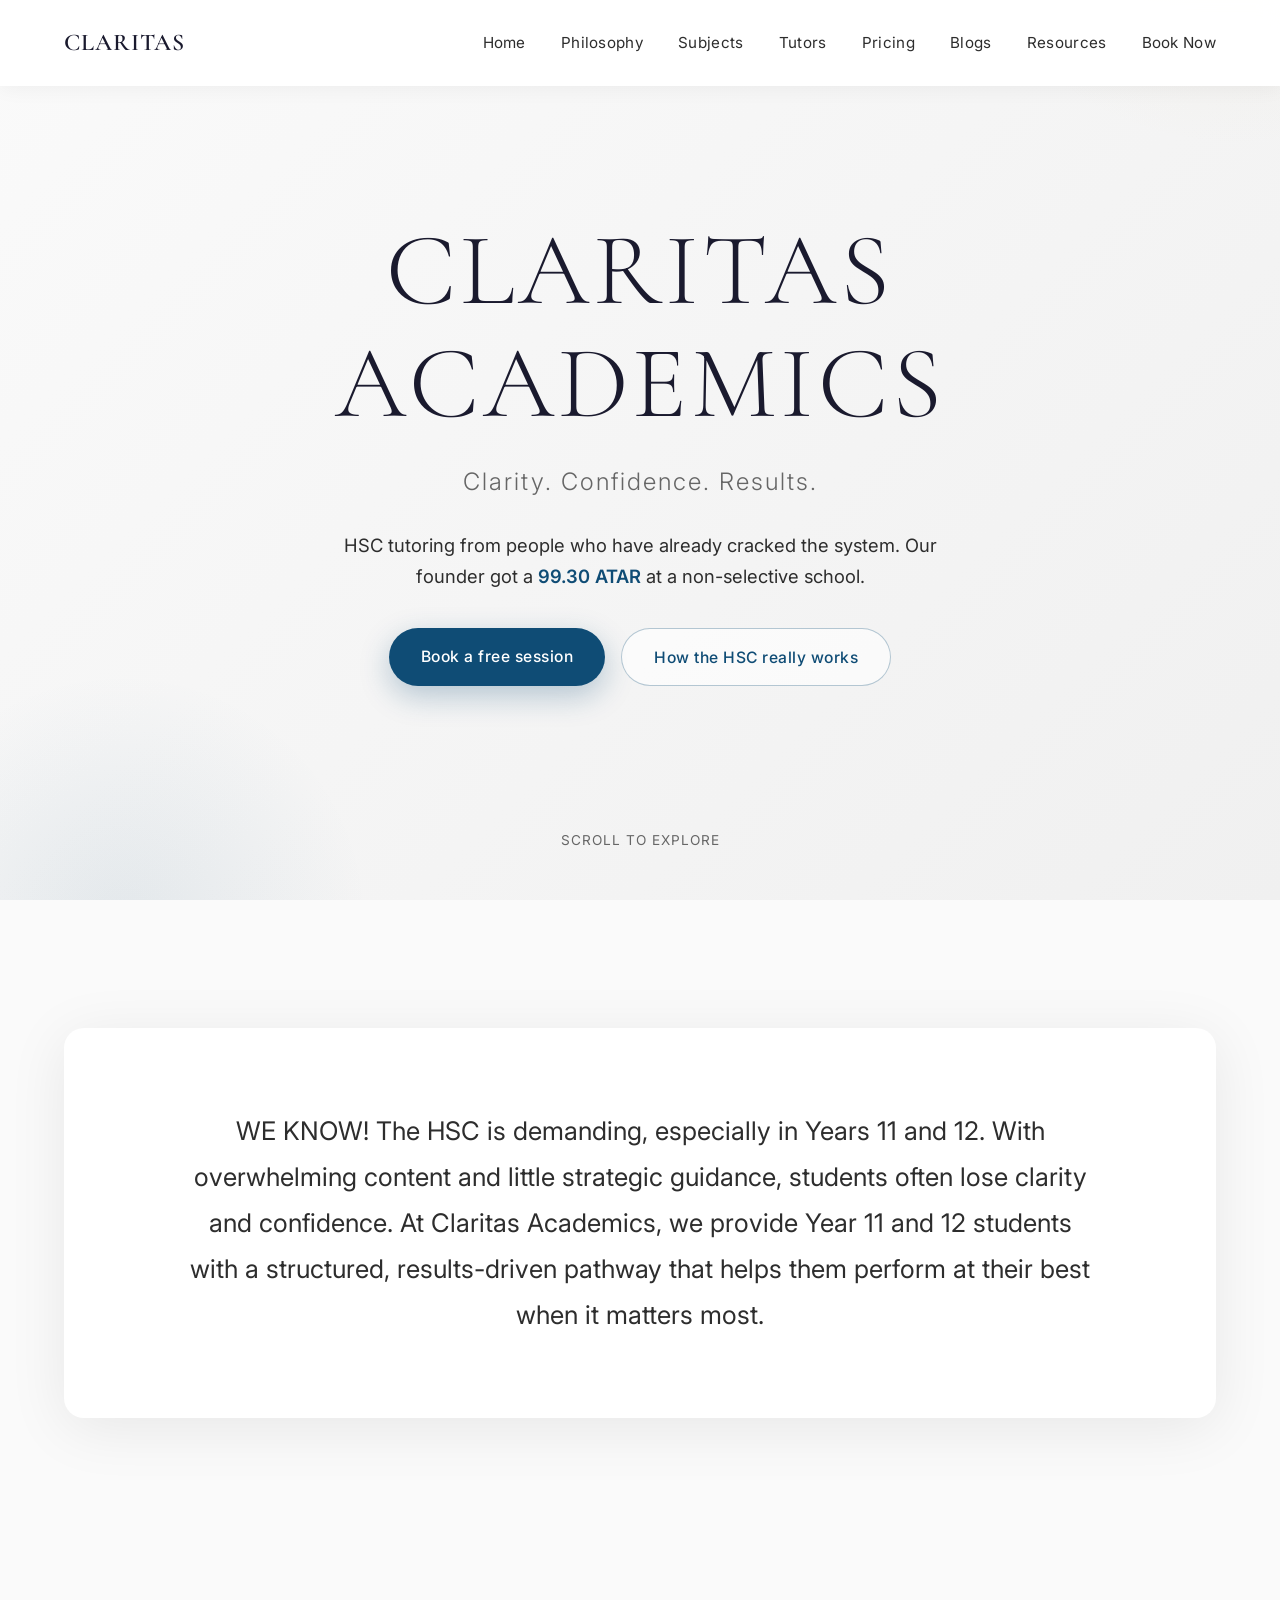
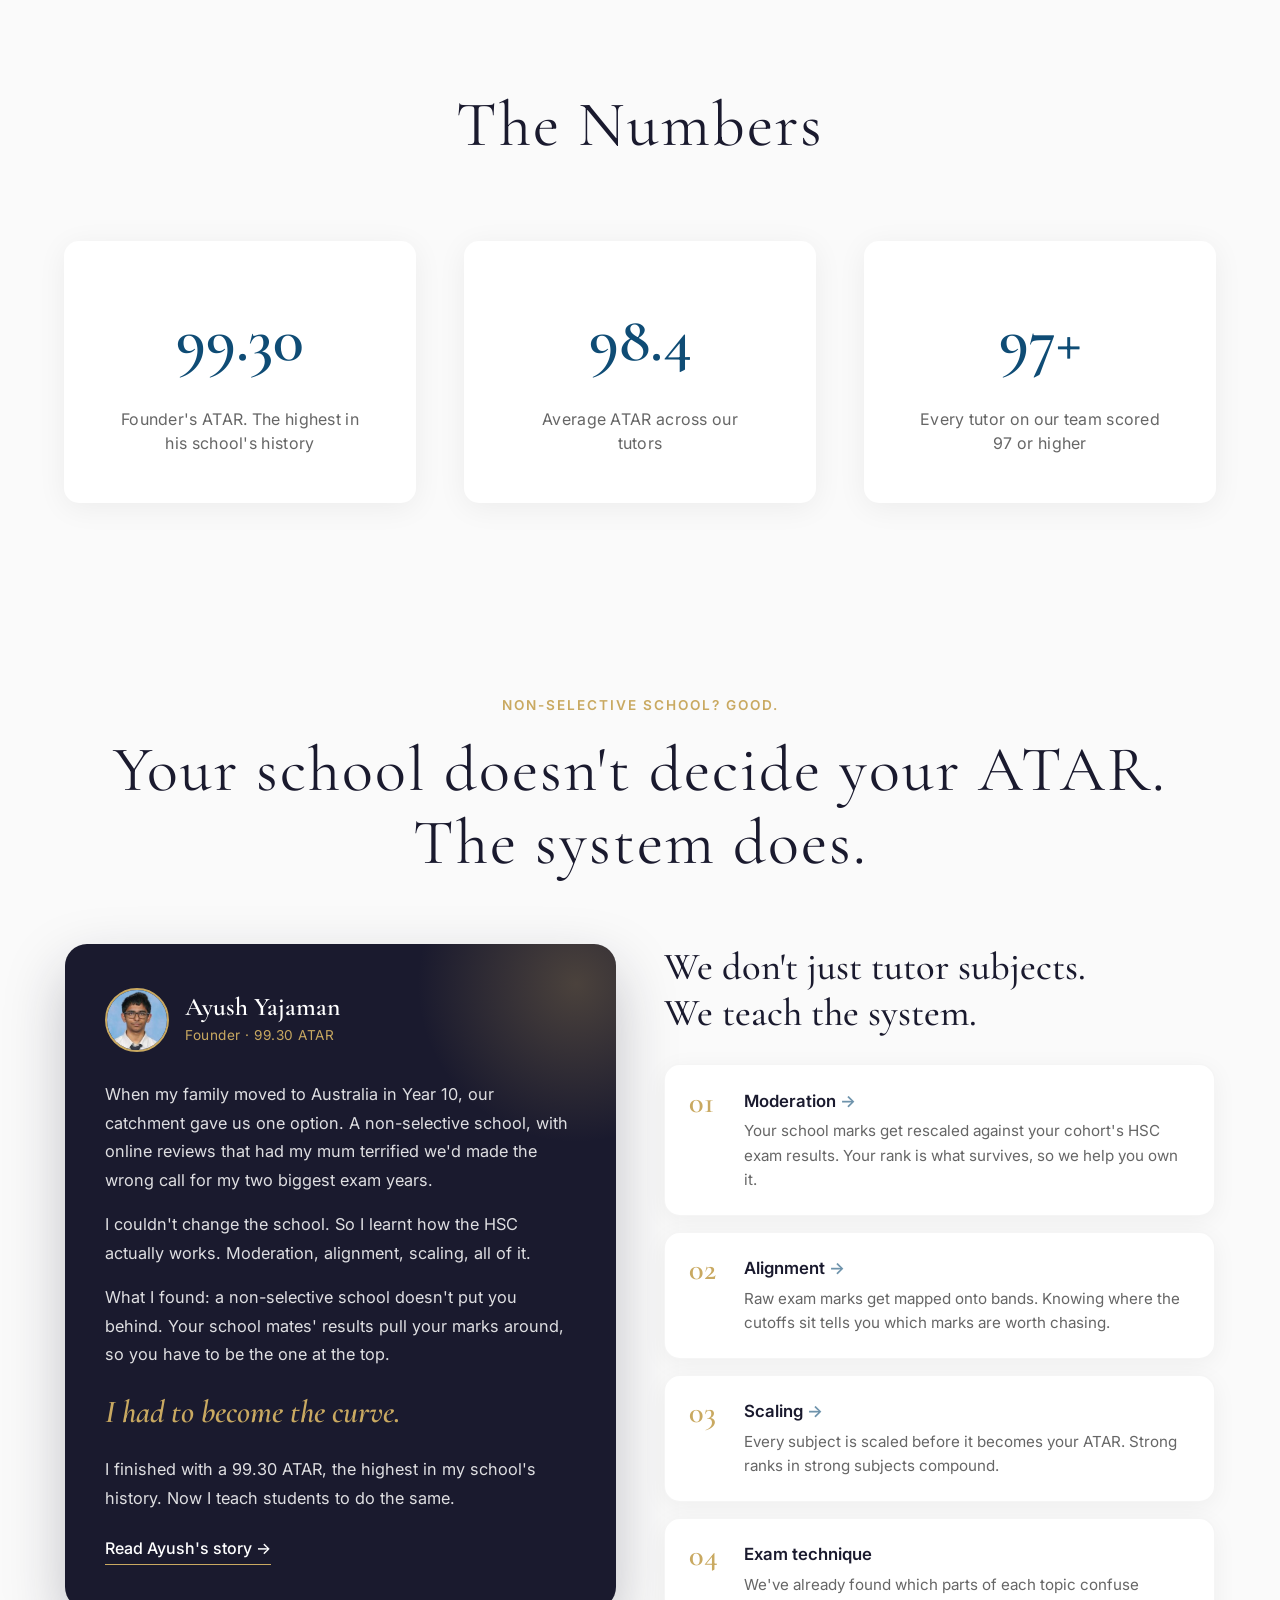
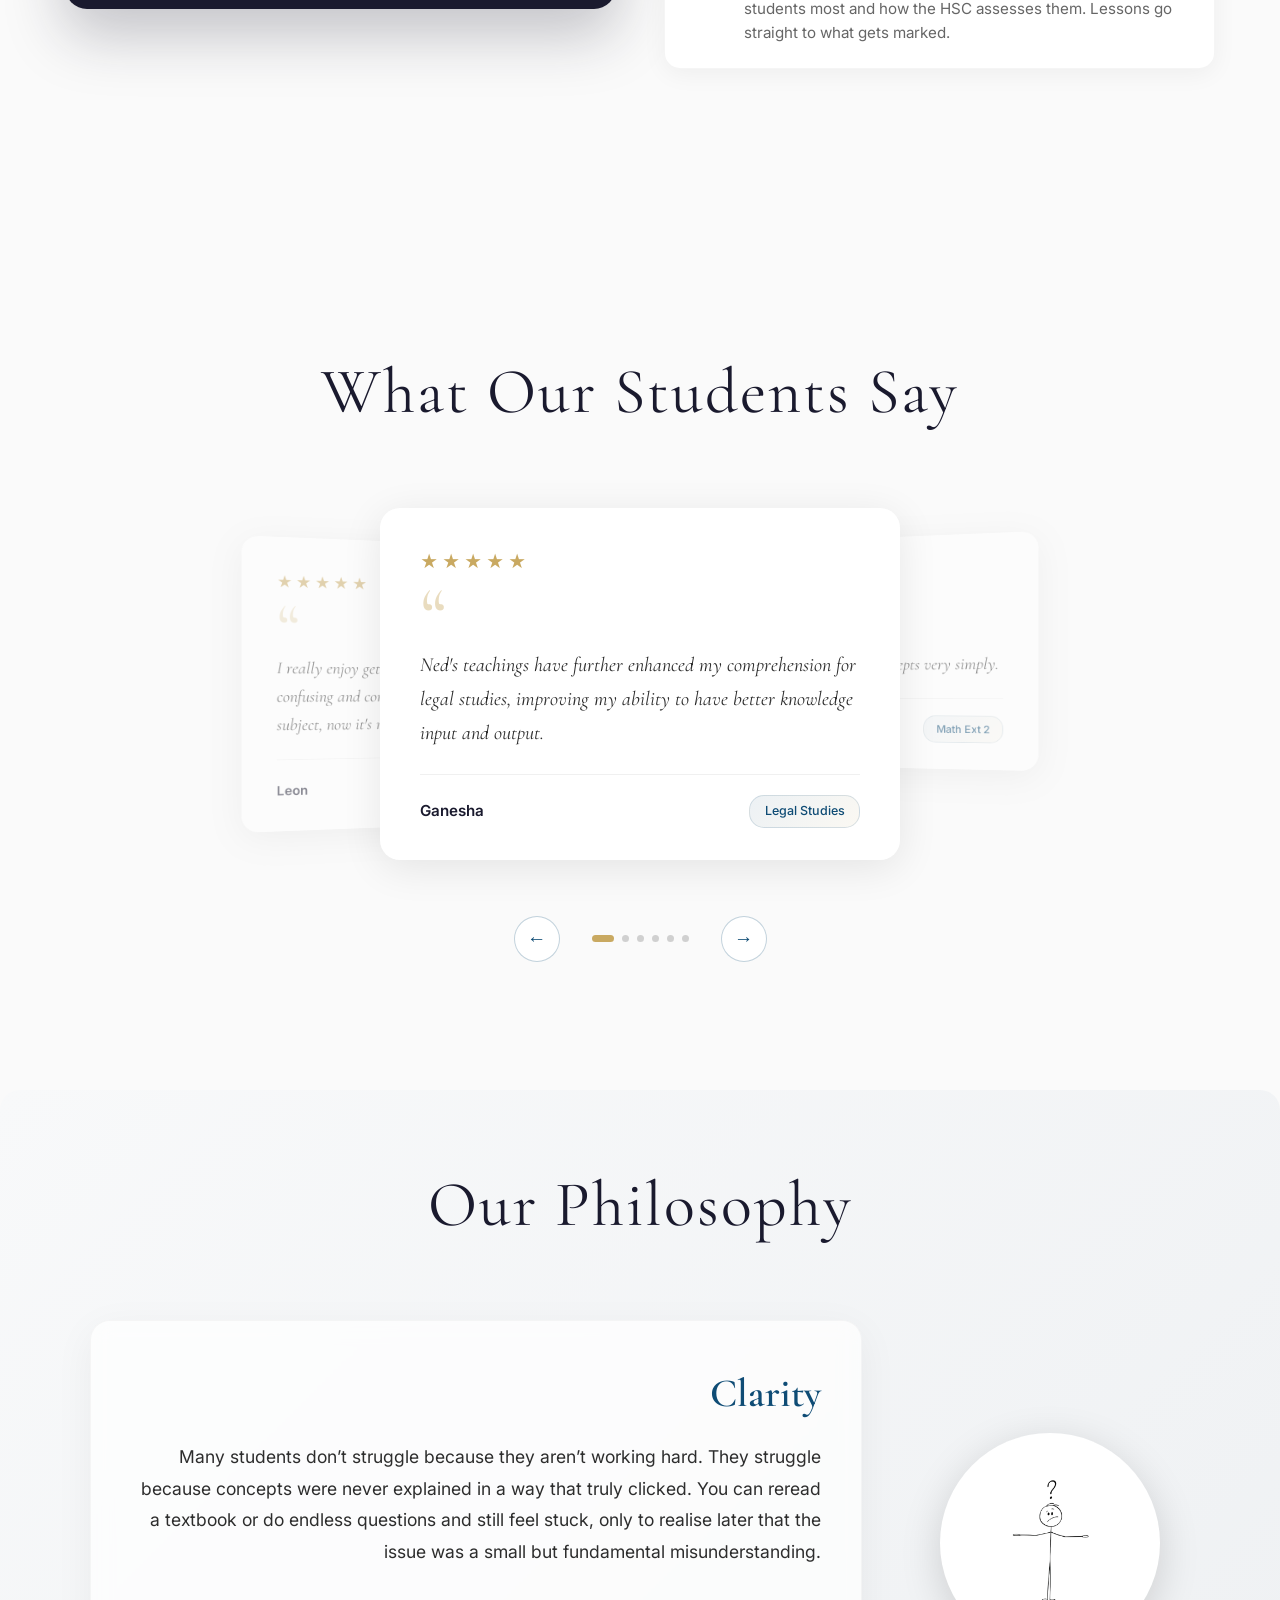
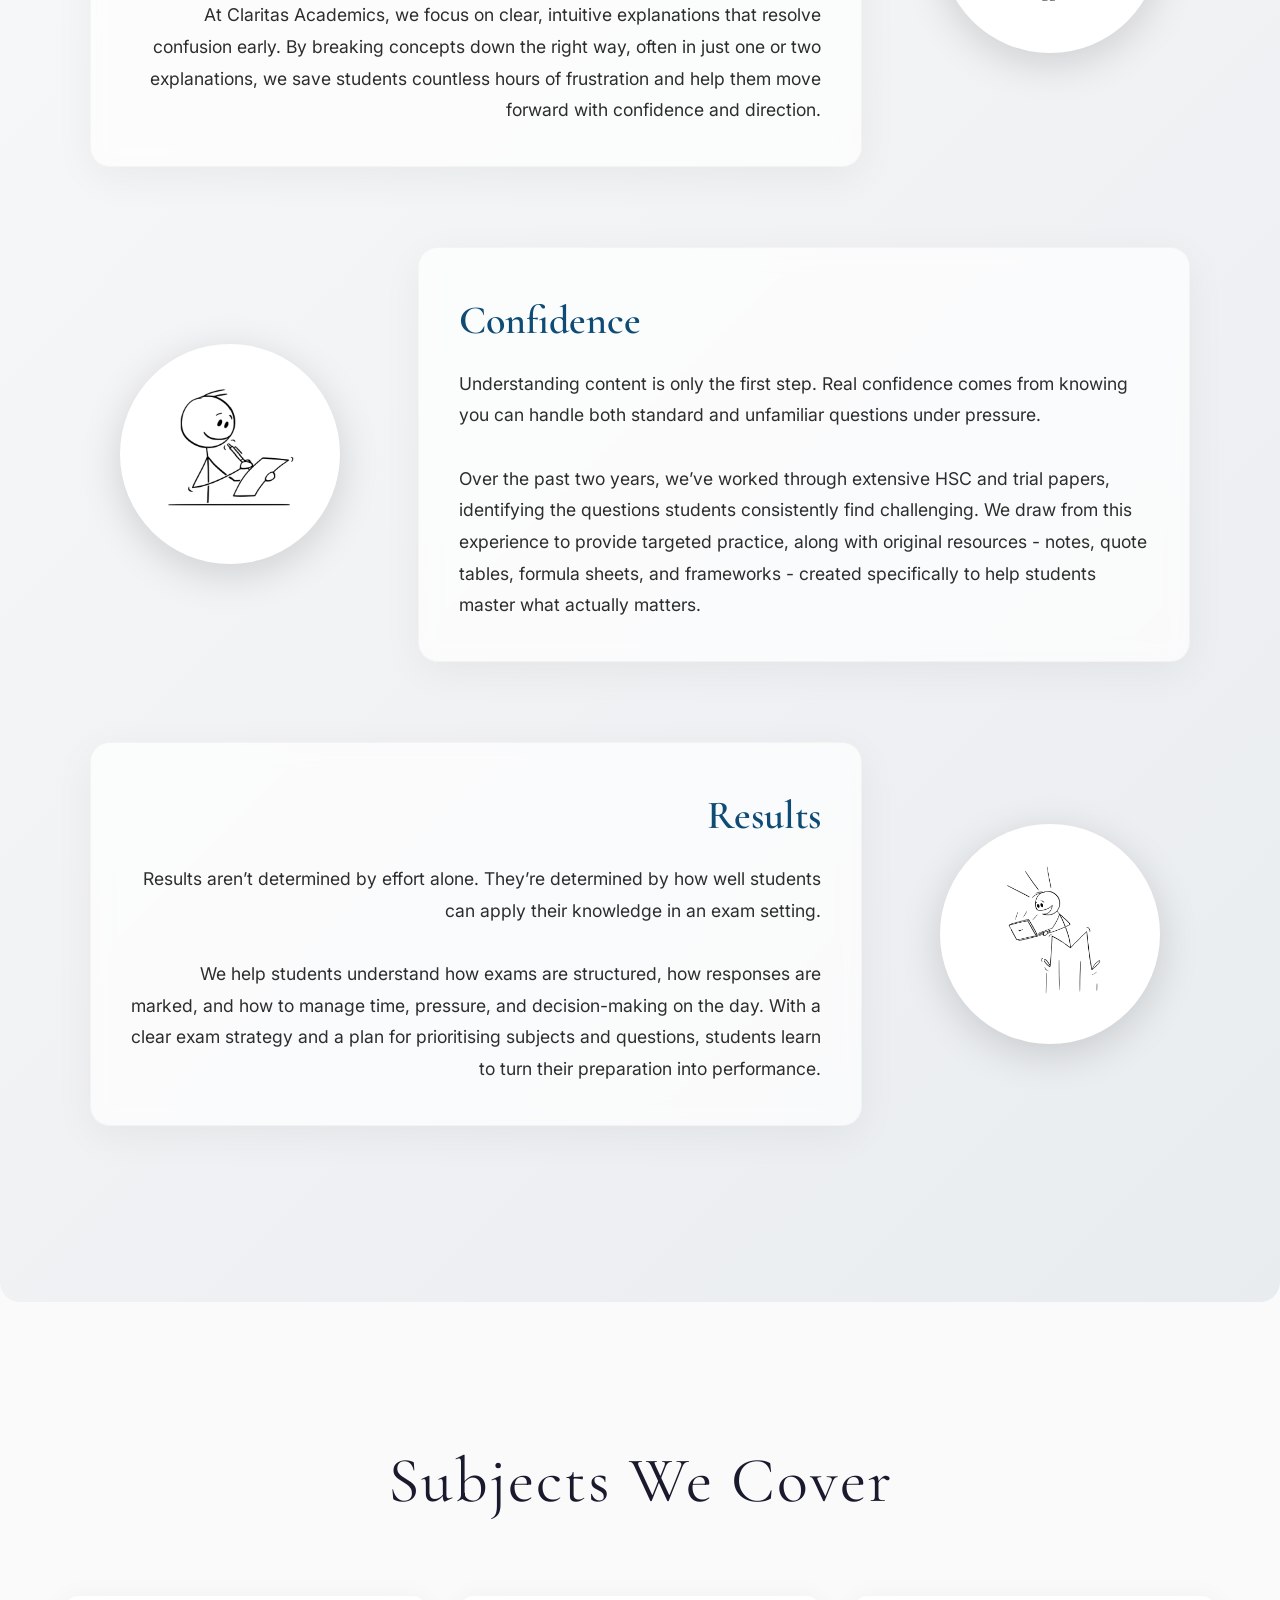
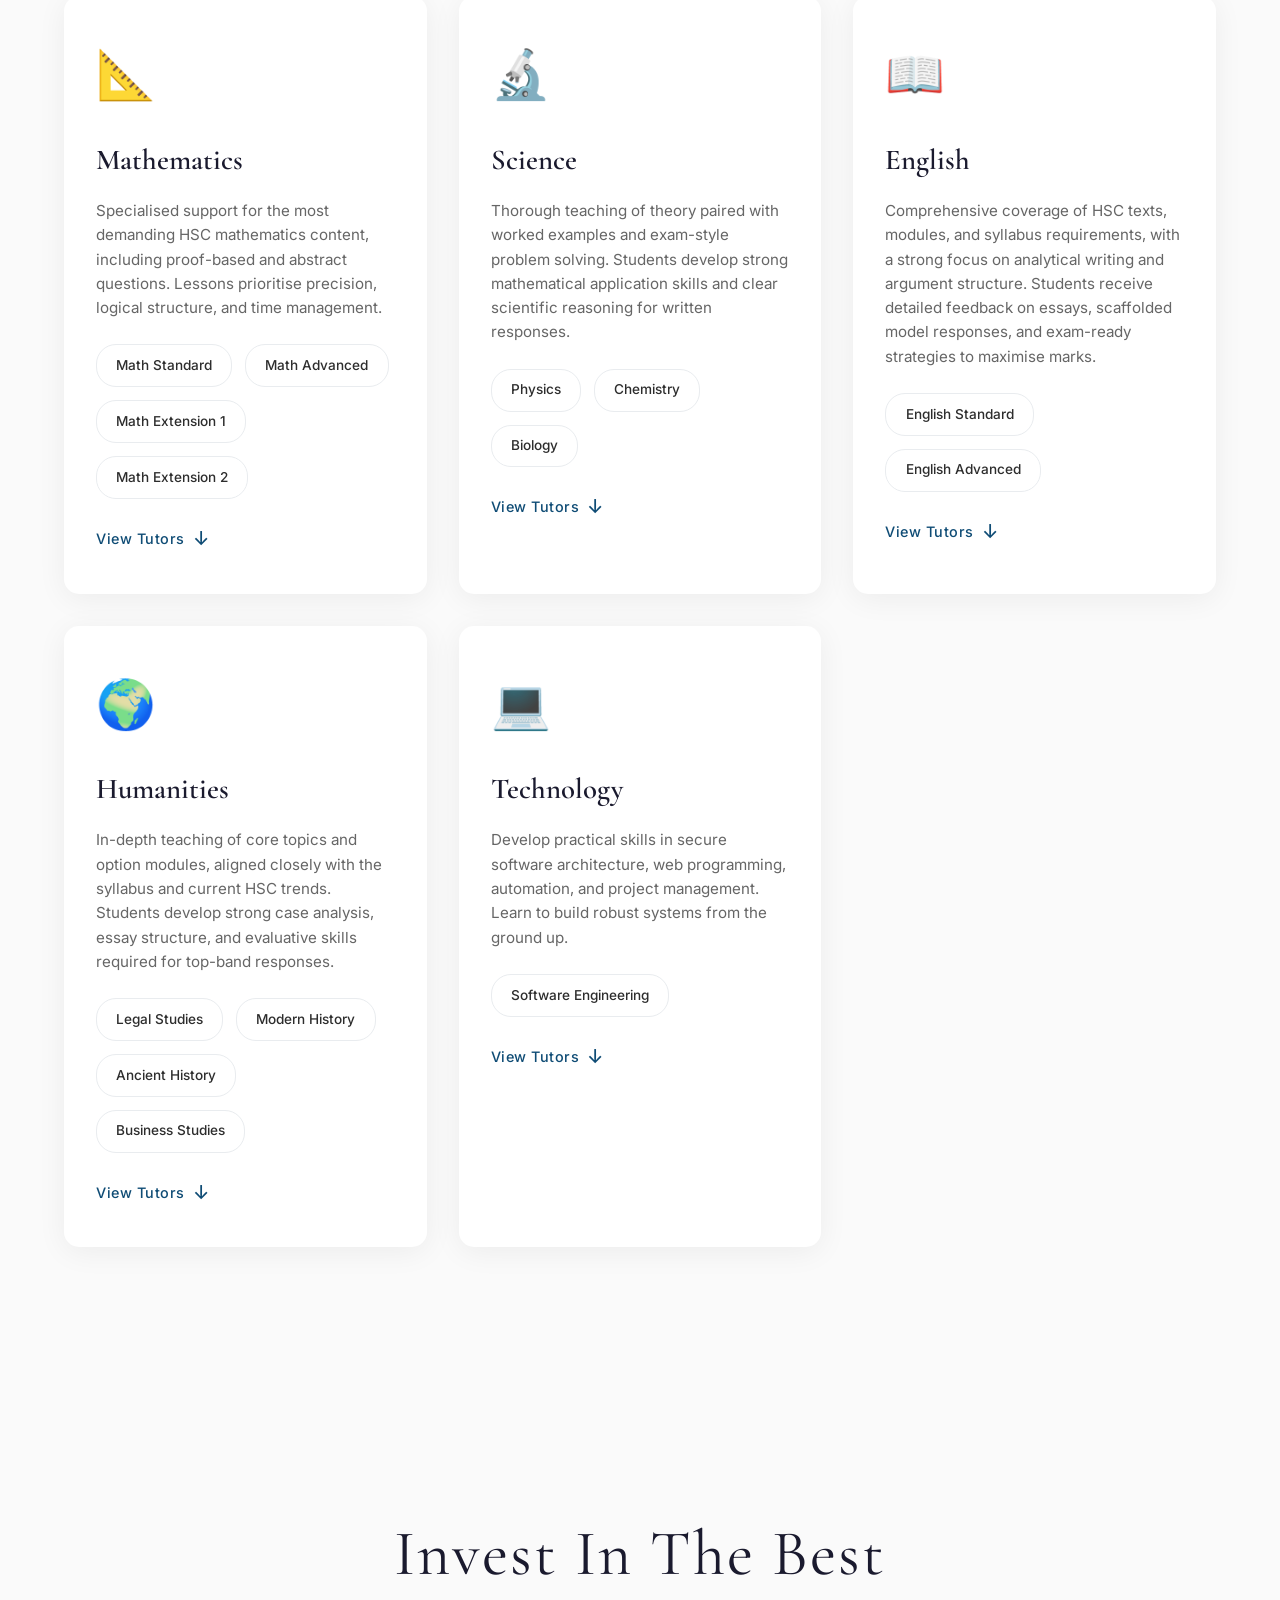
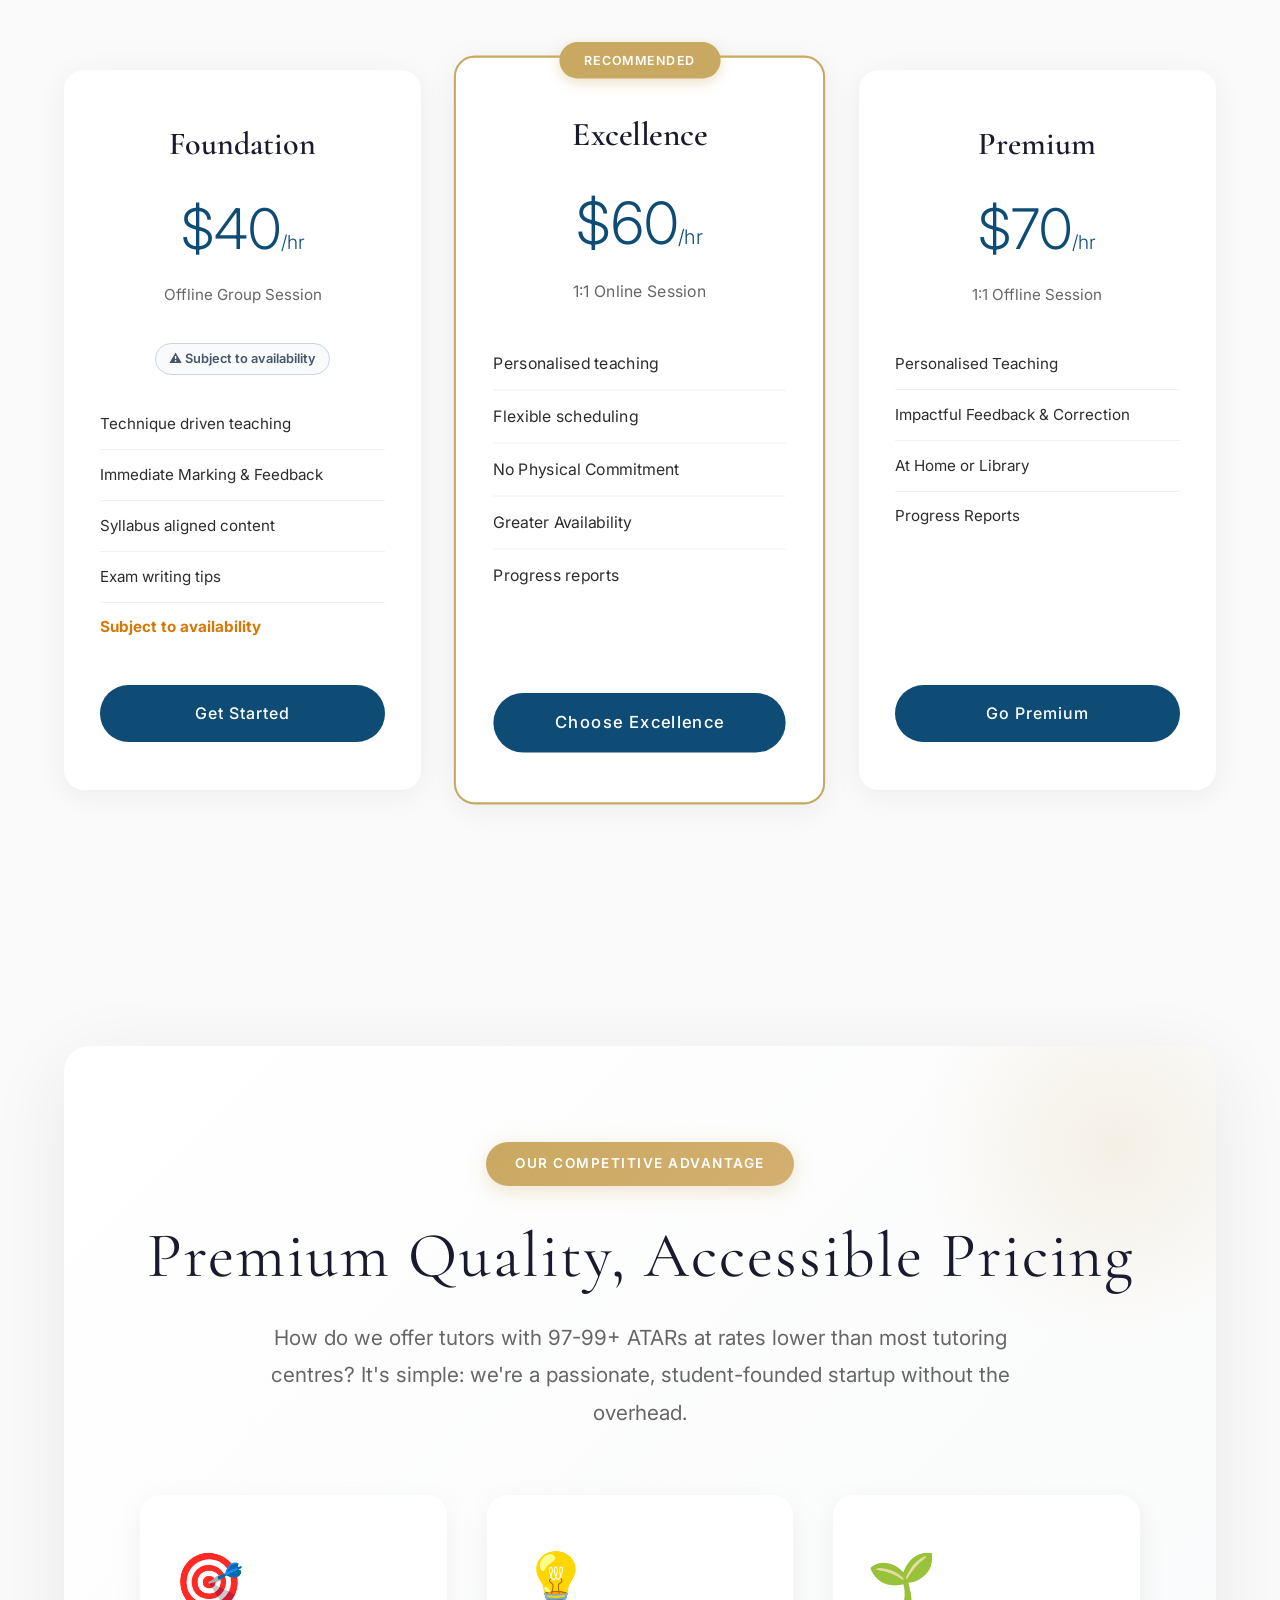
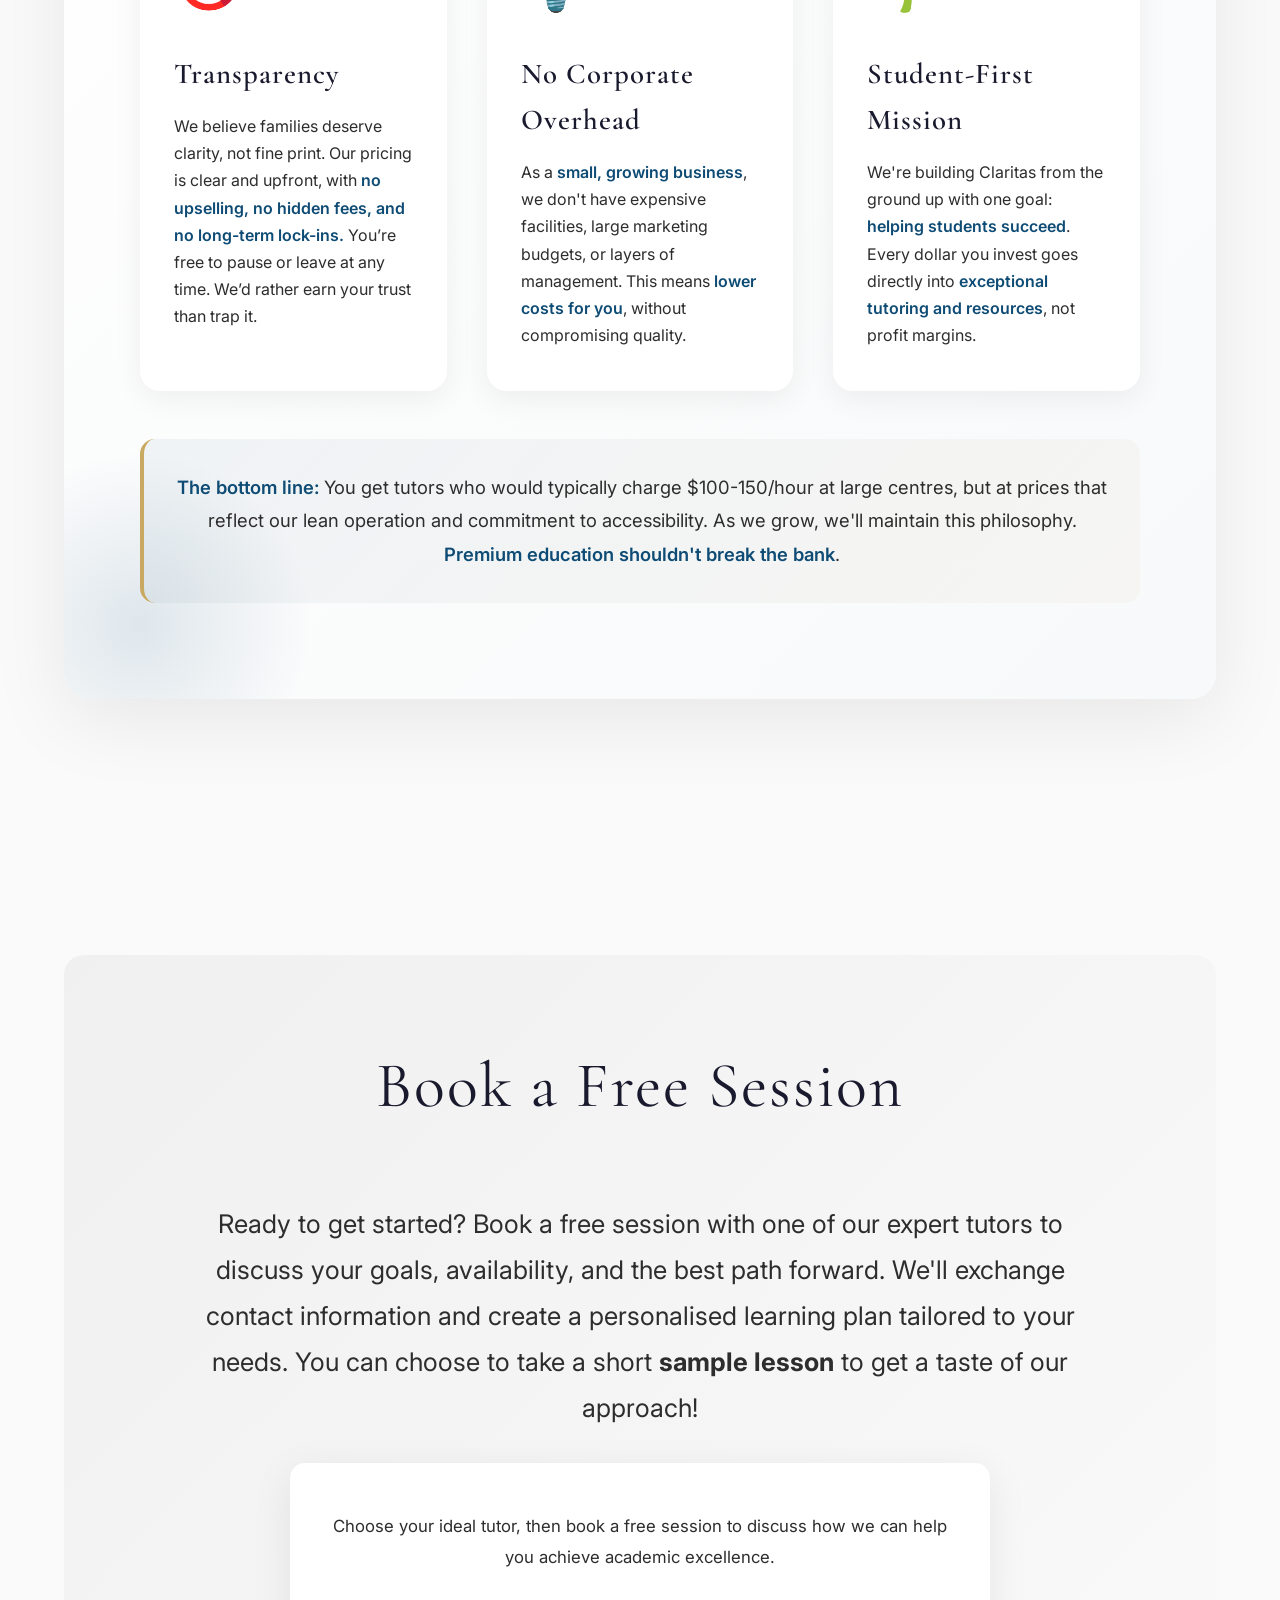
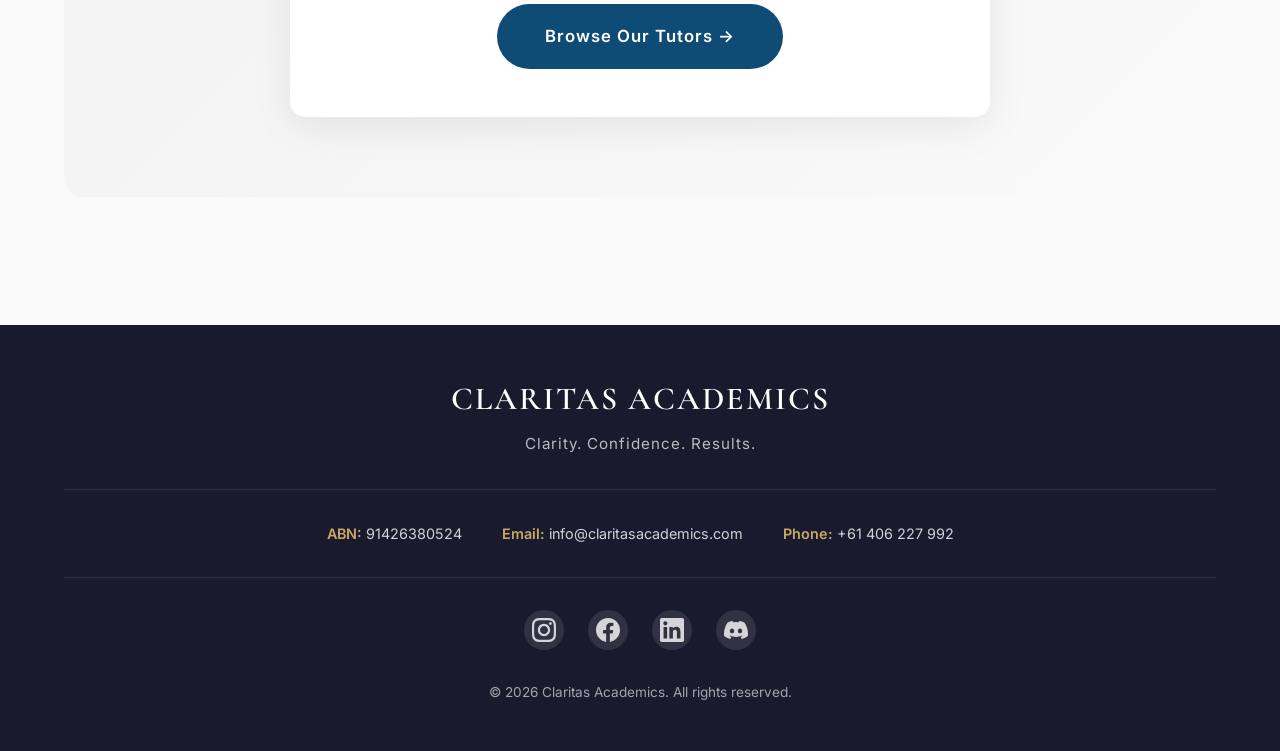
==== commit 58207837: "Remove Term 4 promo, rebuild mobile layout, new stats and system story - Remove $50 promo popup and " ====
--- a/index.html
+++ b/index.html
@@ -19,7 +19,7 @@
         href="https://fonts.googleapis.com/css2?family=Cormorant+Garamond:wght@300;400;500;600;700&family=Inter:wght@300;400;500;600&display=swap"
         rel="stylesheet">
     <meta name="description"
-        content="Claritas Academics offers expert tutoring for HSC students, with personalised lessons and tutors with 99+ ATARs and distinguished high achievers." />
+        content="HSC tutoring in Sydney from tutors with 97 to 99+ ATARs. We teach the subjects and the system: moderation, alignment, scaling and exam technique. Non-selective school students welcome." />
     <link rel="stylesheet" href="css/main.css">
     <link rel="stylesheet" href="css/nav-footer.css">
     <link rel="stylesheet" href="css/home.css">
@@ -51,6 +51,12 @@
         <div class="hero-content">
             <h1>CLARITAS<br>ACADEMICS</h1>
             <p class="tagline">Clarity. Confidence. Results.</p>
+            <p class="hero-sub">HSC tutoring from people who have already cracked the system. Our founder got a
+                <strong>99.30 ATAR</strong> at a non-selective school.</p>
+            <div class="hero-ctas">
+                <a href="tutors.html" class="hero-btn hero-btn-primary">Book a free session</a>
+                <a href="#system" class="hero-btn hero-btn-ghost">How the HSC really works</a>
+            </div>
         </div>
         <div class="scroll-indicator">SCROLL TO EXPLORE</div>
     </section>
@@ -69,19 +75,84 @@
 
     <!-- Impact Metrics -->
     <section id="metrics">
-        <h2 class="section-title scroll-reveal">Our Impact</h2>
+        <h2 class="section-title scroll-reveal">The Numbers</h2>
         <div class="metrics-grid">
             <div class="metric-card scroll-reveal">
-                <div class="metric-number" data-target="4">0</div>
-                <div class="metric-label">Expert Tutors</div>
+                <div class="metric-number" data-target="99.30" data-decimals="2">0</div>
+                <div class="metric-label">Founder's ATAR. The highest in his school's history</div>
             </div>
             <div class="metric-card scroll-reveal" style="transition-delay: 0.1s">
-                <div class="metric-number" data-target="14">0</div>
-                <div class="metric-label">Courses Taught</div>
+                <div class="metric-number" data-target="98.4" data-decimals="1">0</div>
+                <div class="metric-label">Average ATAR across our tutors</div>
             </div>
             <div class="metric-card scroll-reveal" style="transition-delay: 0.2s">
-                <div class="metric-number" data-target="18">0</div>
-                <div class="metric-label">Band 6 Achieved</div>
+                <div class="metric-number" data-target="97" data-suffix="+">0</div>
+                <div class="metric-label">Every tutor on our team scored 97 or higher</div>
+            </div>
+        </div>
+    </section>
+
+    <!-- The System Section -->
+    <section id="system" class="system-section">
+        <div class="system-eyebrow scroll-reveal">Non-selective school? Good.</div>
+        <h2 class="section-title scroll-reveal">Your school doesn't decide your ATAR.<br>The system does.</h2>
+
+        <div class="system-grid">
+            <article class="founder-story scroll-reveal">
+                <div class="founder-head">
+                    <img src="images/ayush-shoulder.png" alt="Ayush Yajaman, founder of Claritas Academics" class="founder-photo">
+                    <div>
+                        <div class="founder-name">Ayush Yajaman</div>
+                        <div class="founder-role">Founder &middot; 99.30 ATAR</div>
+                    </div>
+                </div>
+                <p>When my family moved to Australia in Year 10, our catchment gave us one option. A non-selective
+                    school, with online reviews that had my mum terrified we'd made the wrong call for my two biggest
+                    exam years.</p>
+                <p>I couldn't change the school. So I learnt how the HSC actually works. Moderation, alignment,
+                    scaling, all of it.</p>
+                <p>What I found: a non-selective school doesn't put you behind. Your school mates' results pull your
+                    marks around, so you have to be the one at the top.</p>
+                <p class="founder-punch">I had to become the curve.</p>
+                <p>I finished with a 99.30 ATAR, the highest in my school's history. Now I teach students to do the
+                    same.</p>
+                <a href="tutors.html#tutor1" class="founder-link">Read Ayush's story &rarr;</a>
+            </article>
+
+            <div class="system-pillars">
+                <h3 class="system-pillars-title scroll-reveal">We don't just tutor subjects.<br>We teach the system.</h3>
+                <a href="blog/hsc-moderation-explained.html" class="pillar scroll-reveal">
+                    <span class="pillar-num">01</span>
+                    <span class="pillar-body">
+                        <span class="pillar-name">Moderation</span>
+                        <span class="pillar-text">Your school marks get rescaled against your cohort's HSC exam
+                            results. Your rank is what survives, so we help you own it.</span>
+                    </span>
+                </a>
+                <a href="blog/hsc-alignment-explained.html" class="pillar scroll-reveal">
+                    <span class="pillar-num">02</span>
+                    <span class="pillar-body">
+                        <span class="pillar-name">Alignment</span>
+                        <span class="pillar-text">Raw exam marks get mapped onto bands. Knowing where the cutoffs sit
+                            tells you which marks are worth chasing.</span>
+                    </span>
+                </a>
+                <a href="blog/hsc-scaling-explained.html" class="pillar scroll-reveal">
+                    <span class="pillar-num">03</span>
+                    <span class="pillar-body">
+                        <span class="pillar-name">Scaling</span>
+                        <span class="pillar-text">Every subject is scaled before it becomes your ATAR. Strong ranks
+                            in strong subjects compound.</span>
+                    </span>
+                </a>
+                <div class="pillar pillar-static scroll-reveal">
+                    <span class="pillar-num">04</span>
+                    <span class="pillar-body">
+                        <span class="pillar-name">Exam technique</span>
+                        <span class="pillar-text">We've already found which parts of each topic confuse students most
+                            and how the HSC assesses them. Lessons go straight to what gets marked.</span>
+                    </span>
+                </div>
             </div>
         </div>
     </section>
@@ -458,21 +529,10 @@
                 <a href="#booking" class="cta-button">Get Started</a>
             </div>
             <div class="pricing-card recommended scroll-reveal" id="excellence-card" style="transition-delay: 0.1s">
-                <div class="slashed-discount-badge">🔥 TERM 4 SPECIAL: $10/HR OFF</div>
                 <h3 class="plan-name">Excellence</h3>
-                <div class="plan-price plan-price-slashed">
-                    <span class="price-old-slashed" aria-label="Original price $60 per hour">
-                        <span class="price-strikethrough-num">$60</span>
-                        <span class="price-slash-line" aria-hidden="true"></span>
-                    </span>
-                    <span class="price-arrow-sym" aria-hidden="true">→</span>
-                    <span class="price-new-amount">$50</span>
-                    <span class="price-unit">/hr</span>
-                </div>
+                <div class="plan-price">$60<span>/hr</span></div>
                 <div class="plan-duration">1:1 Online Session</div>
-                <div class="term4-offer-pill">Limited Time • Ends 26 October</div>
                 <ul class="plan-features">
-                    <li><strong>Slashed from $60 to $50/hr</strong></li>
                     <li>Personalised teaching</li>
                     <li>Flexible scheduling</li>
                     <li>No Physical Commitment</li>
@@ -627,70 +687,6 @@
         </div>
     </footer>
 
-    <!-- Term 4 Price Slash Announcement Modal -->
-    <div id="promoModal" class="promo-modal" role="dialog" aria-modal="true" aria-labelledby="promoModalTitle" aria-hidden="true">
-        <div class="promo-modal-overlay" onclick="closePromoModal()"></div>
-        <div class="promo-modal-card">
-            <button class="promo-close-btn" onclick="closePromoModal()" aria-label="Close Announcement">&times;</button>
-            <div class="promo-modal-header">
-                <div class="promo-badge">
-                    <span class="promo-sparkle">✨</span> LIMITED TIME OFFER • TERM 4 SPECIAL
-                </div>
-                <h2 id="promoModalTitle" class="promo-title">We've Slashed Tutoring Prices!</h2>
-                <p class="promo-empathy">
-                    As Term 4 begins and Year 11 students make the transition into Year 12, we understand this can be a high-pressure and anxious time. At Claritas, we believe that <strong>price point should never be a barrier to high-quality education</strong>.
-                </p>
-            </div>
-
-            <div class="promo-slashed-card">
-                <div class="promo-card-tag">🔥 Term 4 Transition Discount</div>
-                <div class="promo-plan-name">Excellence Plan <span class="promo-sub">(1:1 Online Tutoring)</span></div>
-                
-                <div class="promo-price-comparison">
-                    <div class="promo-price-old">
-                        <span class="comp-label">WAS</span>
-                        <div class="slashed-amount-box">
-                            <span class="old-num">$60</span>
-                            <span class="old-unit">/hr</span>
-                            <span class="literal-strike-bar" aria-hidden="true"></span>
-                        </div>
-                    </div>
-
-                    <div class="promo-price-arrow">
-                        <span class="arrow-sym">→</span>
-                        <span class="discount-pill">SAVE $10/HR</span>
-                    </div>
-
-                    <div class="promo-price-new">
-                        <span class="comp-label">NOW ONLY</span>
-                        <div class="new-amount-box">
-                            <span class="new-num">$50</span>
-                            <span class="new-unit">/hr</span>
-                        </div>
-                    </div>
-                </div>
-
-                <div class="promo-offer-validity">
-                    <span class="timer-icon">⏳</span> Valid for <strong>2 weeks only</strong> (offer ends <strong>26 October</strong>)
-                </div>
-            </div>
-
-            <div class="promo-foundation-mention">
-                Looking for small group classes? <strong>Foundation</strong> sessions are also available at <strong>$40/hr</strong> <em>(subject to availability)</em>.
-            </div>
-
-            <div class="promo-modal-actions">
-                <a href="#pricing" class="promo-cta-primary" onclick="claimPromoOffer(event)">
-                    <span>Claim Slashed Rate ($50/hr)</span>
-                    <span class="btn-arrow">→</span>
-                </a>
-                <button type="button" class="promo-cta-secondary" onclick="closePromoModal()">
-                    Explore Website
-                </button>
-            </div>
-        </div>
-    </div>
-
     <script src="js/main.js" defer></script>
     <script src="js/home.js" defer></script>
 </body>
--- a/css/home.css
+++ b/css/home.css
@@ -5,6 +5,8 @@
 /* ---------------- Hero Section ---------------- */
 .hero {
     height: 100vh;
+    height: 100svh;
+    min-height: 560px;
     display: flex;
     flex-direction: column;
     justify-content: center;
@@ -61,6 +63,68 @@
     color: var(--light-text);
     letter-spacing: 2px;
     font-weight: 300;
+}
+
+.hero-sub {
+    max-width: 620px;
+    margin: 1.75rem auto 0;
+    font-size: clamp(1rem, 1.6vw, 1.15rem);
+    line-height: 1.7;
+    color: var(--text);
+    opacity: 0;
+    animation: fadeInUp 1s ease 0.9s forwards;
+}
+
+.hero-sub strong {
+    color: var(--accent);
+    font-weight: 600;
+}
+
+.hero-ctas {
+    display: flex;
+    gap: 1rem;
+    justify-content: center;
+    flex-wrap: wrap;
+    margin-top: 2.25rem;
+    opacity: 0;
+    animation: fadeInUp 1s ease 1.2s forwards;
+}
+
+.hero-btn {
+    display: inline-block;
+    padding: 0.95rem 2rem;
+    border-radius: 50px;
+    text-decoration: none;
+    font-weight: 500;
+    letter-spacing: 0.5px;
+    font-size: 0.98rem;
+    transition: transform 0.25s ease, box-shadow 0.25s ease, background 0.25s ease, color 0.25s ease;
+}
+
+.hero-btn-primary {
+    background: var(--accent);
+    color: #fff;
+    box-shadow: 0 10px 30px rgba(15, 76, 117, 0.28);
+}
+
+.hero-btn-primary:hover {
+    background: var(--primary);
+    transform: translateY(-2px);
+}
+
+.hero-btn-ghost {
+    color: var(--accent);
+    border: 1.5px solid rgba(15, 76, 117, 0.3);
+    background: rgba(255, 255, 255, 0.6);
+}
+
+.hero-btn-ghost:hover {
+    border-color: var(--accent);
+    transform: translateY(-2px);
+}
+
+.hero-btn:active {
+    transform: scale(0.97);
 }
 
 .scroll-indicator {
@@ -162,10 +226,218 @@
     margin-bottom: 1rem;
 }
 
+.metric-number.landed {
+    animation: metricLand 0.5s ease;
+}
+
+@keyframes metricLand {
+    0% { transform: scale(1); }
+    40% { transform: scale(1.08); color: var(--gold); }
+    100% { transform: scale(1); }
+}
+
 .metric-label {
-    font-size: 1.1rem;
+    font-size: 1rem;
     color: var(--light-text);
-    letter-spacing: 1px;
+    letter-spacing: 0.3px;
+    line-height: 1.5;
+    max-width: 240px;
+    margin: 0 auto;
+}
+
+/* ---------------- The System Section ---------------- */
+.system-section {
+    padding-top: 4rem;
+}
+
+.system-eyebrow {
+    text-align: center;
+    color: var(--gold);
+    font-weight: 600;
+    letter-spacing: 2px;
+    text-transform: uppercase;
+    font-size: 0.85rem;
+    margin-bottom: 1rem;
+}
+
+.system-section .section-title {
+    line-height: 1.15;
+}
+
+.system-grid {
+    display: grid;
+    grid-template-columns: 1fr 1fr;
+    gap: 3rem;
+    align-items: start;
+    max-width: 1150px;
+    margin: 0 auto;
+}
+
+.founder-story {
+    background: var(--primary);
+    color: rgba(255, 255, 255, 0.86);
+    border-radius: 22px;
+    padding: 2.75rem 2.5rem;
+    position: relative;
+    overflow: hidden;
+    box-shadow: 0 25px 60px rgba(26, 26, 46, 0.25);
+}
+
+.founder-story::before {
+    content: '';
+    position: absolute;
+    top: -120px;
+    right: -120px;
+    width: 320px;
+    height: 320px;
+    background: radial-gradient(circle, rgba(201, 169, 97, 0.28) 0%, transparent 70%);
+    border-radius: 50%;
+    animation: float 18s ease-in-out infinite;
+}
+
+.founder-story > * {
+    position: relative;
+}
+
+.founder-head {
+    display: flex;
+    align-items: center;
+    gap: 1rem;
+    margin-bottom: 1.75rem;
+}
+
+.founder-photo {
+    width: 64px;
+    height: 64px;
+    border-radius: 50%;
+    object-fit: cover;
+    background: linear-gradient(135deg, var(--accent), var(--secondary));
+    border: 2px solid var(--gold);
+}
+
+.founder-name {
+    font-family: 'Cormorant Garamond', serif;
+    font-size: 1.6rem;
+    font-weight: 600;
+    color: #fff;
+    line-height: 1.1;
+}
+
+.founder-role {
+    font-size: 0.85rem;
+    color: var(--gold);
+    letter-spacing: 0.5px;
+    margin-top: 0.25rem;
+}
+
+.founder-story p {
+    font-size: 1.02rem;
+    line-height: 1.75;
+    margin-bottom: 1rem;
+}
+
+.founder-story .founder-punch {
+    font-family: 'Cormorant Garamond', serif;
+    font-size: 2rem;
+    font-weight: 600;
+    font-style: italic;
+    color: var(--gold);
+    line-height: 1.2;
+    margin: 1.5rem 0;
+}
+
+.founder-link {
+    display: inline-block;
+    margin-top: 0.5rem;
+    color: #fff;
+    text-decoration: none;
+    font-weight: 500;
+    border-bottom: 1px solid var(--gold);
+    padding-bottom: 2px;
+    transition: color 0.2s ease;
+}
+
+.founder-link:hover {
+    color: var(--gold);
+}
+
+.system-pillars-title {
+    font-family: 'Cormorant Garamond', serif;
+    font-size: clamp(1.8rem, 3vw, 2.4rem);
+    font-weight: 500;
+    color: var(--primary);
+    line-height: 1.2;
+    margin-bottom: 1.75rem;
+}
+
+.pillar {
+    display: flex;
+    gap: 1.25rem;
+    align-items: flex-start;
+    padding: 1.4rem 1.5rem;
+    margin-bottom: 1rem;
+    background: var(--white);
+    border-radius: 16px;
+    text-decoration: none;
+    color: inherit;
+    border: 1px solid rgba(0, 0, 0, 0.04);
+    box-shadow: 0 5px 25px rgba(0, 0, 0, 0.05);
+    transition: transform 0.3s ease, box-shadow 0.3s ease, border-color 0.3s ease, opacity 0.8s ease;
+}
+
+.pillar:nth-of-type(2) { transition-delay: 0.08s; }
+.pillar:nth-of-type(3) { transition-delay: 0.16s; }
+.pillar:nth-of-type(4) { transition-delay: 0.24s; }
+
+a.pillar:hover {
+    transform: translateX(6px);
+    border-color: rgba(201, 169, 97, 0.6);
+    box-shadow: 0 10px 35px rgba(0, 0, 0, 0.09);
+}
+
+.pillar-num {
+    font-family: 'Cormorant Garamond', serif;
+    font-size: 1.9rem;
+    font-weight: 600;
+    color: var(--gold);
+    line-height: 1;
+    min-width: 2.2rem;
+}
+
+.pillar-body {
+    display: flex;
+    flex-direction: column;
+    gap: 0.3rem;
+}
+
+.pillar-name {
+    font-weight: 600;
+    color: var(--primary);
+    font-size: 1.05rem;
+}
+
+a.pillar .pillar-name::after {
+    content: ' \2192';
+    color: var(--accent);
+    opacity: 0.6;
+    transition: opacity 0.2s ease;
+}
+
+a.pillar:hover .pillar-name::after {
+    opacity: 1;
+}
+
+.pillar-text {
+    font-size: 0.95rem;
+    color: var(--light-text);
+    line-height: 1.6;
+}
+
+@media (max-width: 992px) {
+    .system-grid {
+        grid-template-columns: 1fr;
+        max-width: 640px;
+    }
 }
 
 /* ---------------- Philosophy Section ---------------- */
@@ -615,79 +887,6 @@
     transform: translateY(-10px) scale(1.06);
 }
 
-/* Slashed Discount Badge on Excellence Card */
-.slashed-discount-badge {
-    display: inline-block;
-    align-self: center;
-    background: linear-gradient(135deg, #ef4444 0%, #dc2626 100%);
-    color: #ffffff;
-    font-size: 0.72rem;
-    font-weight: 700;
-    letter-spacing: 0.6px;
-    padding: 0.35rem 0.85rem;
-    border-radius: 50px;
-    margin-bottom: 0.75rem;
-    box-shadow: 0 3px 10px rgba(239, 68, 68, 0.3);
-    text-transform: uppercase;
-}
-
-/* Slashed Pricing Layout */
-.plan-price.plan-price-slashed {
-    display: flex;
-    align-items: baseline;
-    justify-content: center;
-    gap: 0.45rem;
-    margin-bottom: 0.25rem;
-}
-
-.price-old-slashed {
-    position: relative;
-    display: inline-flex;
-    align-items: baseline;
-    font-size: 2.2rem;
-    color: #94a3b8;
-    font-weight: 400;
-    user-select: none;
-}
-
-.price-slash-line {
-    position: absolute;
-    top: 50%;
-    left: -12%;
-    width: 124%;
-    height: 4px;
-    background: #ef4444;
-    border-radius: 4px;
-    transform: translateY(-50%) rotate(-18deg);
-    box-shadow: 0 2px 6px rgba(239, 68, 68, 0.45);
-}
-
-.price-arrow-sym {
-    color: var(--gold);
-    font-size: 1.4rem;
-    font-weight: 600;
-}
-
-.price-new-amount {
-    color: var(--accent);
-    font-weight: 700;
-    font-size: 3.5rem;
-}
-
-.term4-offer-pill {
-    display: inline-block;
-    align-self: center;
-    background: rgba(201, 169, 97, 0.12);
-    color: #8c6e26;
-    border: 1px solid rgba(201, 169, 97, 0.4);
-    font-size: 0.78rem;
-    font-weight: 600;
-    padding: 0.25rem 0.75rem;
-    border-radius: 20px;
-    margin-top: 0.25rem;
-    margin-bottom: 1.5rem;
-}
-
 /* Availability Tag for Foundation */
 .availability-tag {
     display: inline-flex;
@@ -708,26 +907,6 @@
 .availability-feature-item {
     color: #d97706 !important;
     font-weight: 600;
-}
-
-/* Pulsing highlight effect when navigating from Promo popup */
-@keyframes excellenceCardPulse {
-    0% {
-        box-shadow: 0 5px 30px rgba(0, 0, 0, 0.06);
-        border-color: var(--gold);
-    }
-    50% {
-        box-shadow: 0 0 35px rgba(201, 169, 97, 0.7), 0 0 15px rgba(239, 68, 68, 0.35);
-        border-color: #f59e0b;
-    }
-    100% {
-        box-shadow: 0 5px 30px rgba(0, 0, 0, 0.06);
-        border-color: var(--gold);
-    }
-}
-
-.pricing-card.recommended.highlight-pulse {
-    animation: excellenceCardPulse 1.2s ease 2;
 }
 
 /* Push CTA button to bottom of card */
@@ -1163,429 +1342,506 @@
     border-radius: 4px;
 }
 
+
 /* ---------------- Responsive Styles (Home) ---------------- */
 @media (max-width: 768px) {
     section {
-        padding: 4rem 5%;
-    }
-
-    .philosophy-arrow-svg {
-        display: none;
+        padding: 3.5rem 1.25rem;
+    }
+
+    .section-title {
+        font-size: clamp(2rem, 8.5vw, 2.6rem);
+        margin-bottom: 2.25rem;
+        letter-spacing: 1px;
+    }
+
+    /* Hero */
+    .hero {
+        padding: 5rem 1.5rem 3rem;
+    }
+
+    .hero::before {
+        width: 360px;
+        height: 360px;
+        top: -10%;
+        right: -40%;
+        background: radial-gradient(circle, rgba(201, 169, 97, 0.18) 0%, transparent 70%);
+    }
+
+    .hero::after {
+        width: 320px;
+        height: 320px;
+        bottom: -5%;
+        left: -40%;
+        background: radial-gradient(circle, rgba(15, 76, 117, 0.14) 0%, transparent 70%);
+    }
+
+    .hero h1 {
+        font-size: clamp(2.8rem, 13vw, 3.6rem);
+        letter-spacing: 2px;
+        margin-bottom: 1rem;
+    }
+
+    .tagline {
+        font-size: 1rem;
+        letter-spacing: 1.5px;
+    }
+
+    .hero-sub {
+        font-size: 1rem;
+        margin-top: 1.25rem;
+    }
+
+    .hero-ctas {
+        flex-direction: column;
+        align-items: stretch;
+        gap: 0.75rem;
+        margin-top: 1.75rem;
+        width: 100%;
+        max-width: 340px;
+        margin-left: auto;
+        margin-right: auto;
+    }
+
+    .hero-btn {
+        text-align: center;
+        padding: 1rem 1.5rem;
+    }
+
+    .scroll-indicator {
+        bottom: 1.25rem;
+        font-size: 0.72rem;
+    }
+
+    /* Problem */
+    .problem-context {
+        padding: 2rem 1.5rem;
+        border-radius: 18px;
+        border-left: 4px solid var(--gold);
+    }
+
+    .problem-text {
+        font-size: 1.05rem;
+        line-height: 1.75;
+        text-align: left;
+    }
+
+    /* Metrics: compact three-up row */
+    #metrics {
+        padding-top: 1.5rem;
+    }
+
+    .metrics-grid {
+        grid-template-columns: repeat(3, 1fr);
+        gap: 0.6rem;
+        margin-top: 0;
+    }
+
+    .metric-card {
+        padding: 1.4rem 0.5rem 1.2rem;
+        border-radius: 14px;
+    }
+
+    .metric-number {
+        font-size: clamp(1.7rem, 8vw, 2.2rem);
+        margin-bottom: 0.4rem;
+    }
+
+    .metric-label {
+        font-size: 0.72rem;
+        line-height: 1.4;
+        letter-spacing: 0;
+    }
+
+    /* System section */
+    .system-section {
+        padding-top: 2rem;
+    }
+
+    .system-eyebrow {
+        font-size: 0.75rem;
+    }
+
+    .founder-story {
+        padding: 2rem 1.5rem;
+        border-radius: 20px;
+    }
+
+    .founder-story p {
+        font-size: 0.98rem;
+    }
+
+    .founder-story .founder-punch {
+        font-size: 1.75rem;
+    }
+
+    .system-grid {
+        gap: 2.25rem;
+    }
+
+    .system-pillars-title {
+        font-size: 1.75rem;
+        text-align: center;
+    }
+
+    .pillar {
+        padding: 1.1rem 1.1rem;
+        gap: 0.9rem;
+    }
+
+    .pillar-num {
+        font-size: 1.6rem;
+        min-width: 1.9rem;
+    }
+
+    .pillar-text {
+        font-size: 0.92rem;
+    }
+
+    /* Testimonials: peeking swipe carousel */
+    .testimonials-section {
+        padding: 3.5rem 0;
+        overflow: hidden;
+    }
+
+    .testimonials-section .section-title {
+        padding: 0 1.25rem;
+    }
+
+    .testimonials-stage-wrap {
+        height: 300px;
+        perspective: 1000px;
+        margin: 1.5rem 0 1.75rem;
+        touch-action: pan-y;
+    }
+
+    .testimonial-card {
+        width: 84%;
+        padding: 1.75rem 1.5rem 1.5rem;
+        border-radius: 18px;
+    }
+
+    .testimonial-card.pos-center {
+        transform: translateX(-50%) scale(1);
+    }
+
+    .testimonial-card.pos-left {
+        transform: translateX(-144%) scale(0.9) rotateY(10deg);
+        opacity: 0.4;
+    }
+
+    .testimonial-card.pos-right {
+        transform: translateX(44%) scale(0.9) rotateY(-10deg);
+        opacity: 0.4;
+    }
+
+    .testimonial-card.pos-hidden-left {
+        transform: translateX(-250%) scale(0.8);
+    }
+
+    .testimonial-card.pos-hidden-right {
+        transform: translateX(150%) scale(0.8);
+    }
+
+    .testimonial-quote {
+        font-size: 1.12rem;
+        line-height: 1.6;
+    }
+
+    .testimonial-quote-mark {
+        font-size: 4rem;
+    }
+
+    .testimonial-meta {
+        gap: 0.75rem;
+    }
+
+    /* Philosophy: vertical timeline, arrow draws down the left */
+    .philosophy-section {
+        padding: 3rem 1rem 2rem;
+        border-radius: 18px;
     }
 
     .philosophy-stage,
     .philosophy-stage:nth-child(2),
     .philosophy-stage:nth-child(4) {
-        grid-template-columns: 1fr;
-        gap: 2rem;
-        text-align: center;
+        grid-template-columns: 64px 1fr;
+        gap: 0.9rem;
+        align-items: start;
+        margin-bottom: 2.5rem;
+    }
+
+    .philosophy-stage:last-child {
+        margin-bottom: 0;
     }
 
     .philosophy-stage .stage-circle-wrapper,
     .philosophy-stage:nth-child(2) .stage-circle-wrapper,
     .philosophy-stage:nth-child(4) .stage-circle-wrapper {
-        order: 1;
+        order: 0;
     }
 
     .philosophy-stage .stage-content,
     .philosophy-stage:nth-child(2) .stage-content,
     .philosophy-stage:nth-child(4) .stage-content {
-        order: 2;
-        text-align: center;
+        order: 0;
+        text-align: left;
+    }
+
+    .stage-circle {
+        width: 64px;
+        height: 64px;
+        box-shadow: 0 6px 20px rgba(0, 0, 0, 0.12);
+    }
+
+    .stage-image {
+        width: 46px;
+        height: 46px;
+    }
+
+    .philosophy-stage.visible .stage-circle::before {
+        opacity: 1;
+        transition-delay: 0.4s;
+    }
+
+    .philosophy-arrow-path {
+        stroke-width: 2.5;
     }
 
     .stage-content {
-        padding: 1.5rem;
-        text-align: center;
-    }
-
-    .stage-circle {
-        width: 200px;
-        height: 200px;
-    }
-
-    .stage-image {
-        width: 120px;
-        height: 120px;
-    }
-
-    .metrics-grid,
+        padding: 1.4rem 1.25rem;
+        border-radius: 16px;
+        background: rgba(255, 255, 255, 0.85);
+    }
+
+    .stage-title {
+        font-size: 1.85rem;
+        margin-bottom: 0.6rem;
+    }
+
+    .stage-description {
+        font-size: 0.97rem;
+        line-height: 1.7;
+    }
+
+    /* Subjects */
     .subjects-grid,
     .pricing-grid,
     .value-grid {
         grid-template-columns: 1fr;
     }
 
-    .problem-context,
+    .subjects-grid {
+        gap: 1rem;
+        margin-top: 0;
+    }
+
+    .category-header {
+        padding: 1.5rem 1.4rem;
+        display: grid;
+        grid-template-columns: auto 1fr;
+        column-gap: 0.9rem;
+        align-items: center;
+    }
+
+    .subject-icon {
+        font-size: 2rem;
+        margin-bottom: 0;
+    }
+
+    .subject-title {
+        margin-bottom: 0;
+        font-size: 1.6rem;
+    }
+
+    .subject-description,
+    .subject-list,
+    .expand-indicator {
+        grid-column: 1 / -1;
+    }
+
+    .subject-description {
+        margin-top: 0.75rem;
+        margin-bottom: 0;
+        font-size: 0.93rem;
+    }
+
+    .subject-list {
+        gap: 0.5rem;
+        margin: 1rem 0;
+    }
+
+    .subject-item {
+        padding: 0.45rem 0.9rem;
+        font-size: 0.8rem;
+    }
+
+    .tutors-showcase {
+        padding: 1.25rem 1.25rem 1.5rem;
+    }
+
+    .tutor-grid-mini {
+        grid-template-columns: repeat(2, 1fr);
+        gap: 0.75rem;
+    }
+
+    /* Pricing: recommended plan first */
+    .pricing-grid {
+        gap: 2rem;
+        margin-top: 0;
+    }
+
+    .pricing-card {
+        padding: 2.25rem 1.5rem;
+    }
+
+    .pricing-card.recommended {
+        order: -1;
+        margin-top: 0.75rem;
+    }
+
+    .pricing-card.recommended.visible,
+    .pricing-card.recommended:hover {
+        transform: none;
+    }
+
+    .plan-price {
+        font-size: 2.8rem;
+    }
+
+    .plan-duration {
+        margin-bottom: 1.25rem;
+    }
+
+    .plan-features li {
+        padding: 0.65rem 0;
+    }
+
+    /* Value */
     .value-section {
-        padding: 3rem 2rem;
-    }
-
-    .testimonials-stage-wrap {
-        height: auto;
-        perspective: none;
-    }
-
-    .testimonial-card {
-        position: relative;
-        top: auto;
-        left: auto;
-        width: 100%;
-        transform: none !important;
-        opacity: 0;
-        display: none;
-        box-sizing: border-box;
-    }
-
-    .testimonial-card.pos-center {
+        padding: 2.75rem 1.25rem;
+        border-radius: 20px;
+    }
+
+    .value-header {
+        margin-bottom: 2rem;
+    }
+
+    .value-badge {
+        font-size: 0.7rem;
+        padding: 0.55rem 1.2rem;
+        margin-bottom: 1.25rem;
+    }
+
+    .value-title {
+        font-size: 2.1rem;
+        letter-spacing: 1px;
+    }
+
+    .value-subtitle {
+        font-size: 1.02rem;
+        line-height: 1.7;
+        margin-bottom: 0;
+    }
+
+    .value-grid {
+        gap: 1rem;
+        margin-top: 0;
+    }
+
+    .value-card {
+        display: grid;
+        grid-template-columns: 44px 1fr;
+        column-gap: 0.9rem;
+        padding: 1.4rem 1.25rem;
+        border-radius: 16px;
+    }
+
+    .value-icon {
+        font-size: 2rem;
+        margin-bottom: 0;
+        grid-row: span 2;
+    }
+
+    .value-card-title {
+        font-size: 1.45rem;
+        margin-bottom: 0.4rem;
+    }
+
+    .value-card-text {
+        font-size: 0.93rem;
+        line-height: 1.65;
+    }
+
+    .value-highlight {
+        padding: 1.25rem;
+        margin-top: 1.5rem;
+        text-align: left;
+    }
+
+    .value-highlight-text {
+        font-size: 0.98rem;
+    }
+
+    /* Booking */
+    .booking-section {
+        padding: 2.75rem 1.25rem;
+    }
+
+    .booking-section .problem-text {
+        text-align: center;
+    }
+
+    .booking-cta-container {
+        padding: 1.75rem 1.25rem;
+    }
+
+    .browse-tutors-btn {
         display: block;
-        opacity: 1;
-    }
-}
-
-/* ============================================================
-   Term 4 Price Slash Promo Announcement Modal
-   ============================================================ */
-.promo-modal {
-    position: fixed;
-    top: 0;
-    left: 0;
-    width: 100%;
-    height: 100%;
-    z-index: 10000;
-    display: flex;
-    align-items: center;
-    justify-content: center;
-    padding: 1.25rem;
-    opacity: 0;
-    visibility: hidden;
-    pointer-events: none;
-    transition: opacity 0.35s ease, visibility 0.35s ease;
-}
-
-.promo-modal.active {
-    opacity: 1;
-    visibility: visible;
-    pointer-events: auto;
-}
-
-.promo-modal-overlay {
-    position: absolute;
-    top: 0;
-    left: 0;
-    width: 100%;
-    height: 100%;
-    background: rgba(15, 23, 42, 0.75);
-    backdrop-filter: blur(8px);
-    -webkit-backdrop-filter: blur(8px);
-    cursor: pointer;
-}
-
-.promo-modal-card {
-    position: relative;
-    background: #ffffff;
-    border-radius: 26px;
-    max-width: 580px;
-    width: 100%;
-    max-height: 90vh;
-    overflow-y: auto;
-    padding: 2.75rem 2.5rem 2.25rem;
-    box-shadow: 0 25px 70px rgba(0, 0, 0, 0.28), 0 0 0 1px rgba(255, 255, 255, 0.1);
-    text-align: center;
-    transform: translateY(30px) scale(0.96);
-    transition: transform 0.35s cubic-bezier(0.16, 1, 0.3, 1);
-    border: 1px solid rgba(201, 169, 97, 0.25);
-    z-index: 1;
-}
-
-.promo-modal.active .promo-modal-card {
-    transform: translateY(0) scale(1);
-}
-
-.promo-close-btn {
-    position: absolute;
-    top: 1.25rem;
-    right: 1.25rem;
-    width: 38px;
-    height: 38px;
-    border-radius: 50%;
-    background: #f1f5f9;
-    border: none;
-    color: #64748b;
-    font-size: 1.5rem;
-    line-height: 1;
-    cursor: pointer;
-    display: flex;
-    align-items: center;
-    justify-content: center;
-    transition: all 0.2s ease;
-}
-
-.promo-close-btn:hover {
-    background: #e2e8f0;
-    color: #0f172a;
-    transform: rotate(90deg);
-}
-
-.promo-badge {
-    display: inline-flex;
-    align-items: center;
-    gap: 0.4rem;
-    background: linear-gradient(135deg, rgba(239, 68, 68, 0.1) 0%, rgba(201, 169, 97, 0.15) 100%);
-    color: #dc2626;
-    border: 1px solid rgba(239, 68, 68, 0.3);
-    padding: 0.4rem 1rem;
-    border-radius: 50px;
-    font-size: 0.76rem;
-    font-weight: 700;
-    letter-spacing: 0.8px;
-    margin-bottom: 1.15rem;
-    text-transform: uppercase;
-}
-
-.promo-title {
-    font-family: 'Cormorant Garamond', serif;
-    font-size: 2.35rem;
-    line-height: 1.15;
-    font-weight: 700;
-    color: var(--primary);
-    margin-bottom: 1rem;
-}
-
-.promo-empathy {
-    font-size: 0.96rem;
-    color: #475569;
-    line-height: 1.6;
-    margin-bottom: 1.5rem;
-    text-align: center;
-}
-
-.promo-empathy strong {
-    color: var(--primary);
-    font-weight: 600;
-}
-
-.promo-slashed-card {
-    background: linear-gradient(145deg, #f8fafc 0%, #fffdf8 100%);
-    border: 2px solid rgba(201, 169, 97, 0.4);
-    border-radius: 20px;
-    padding: 1.5rem 1.75rem;
-    margin-bottom: 1.15rem;
-    position: relative;
-    box-shadow: 0 4px 20px rgba(0, 0, 0, 0.04);
-}
-
-.promo-card-tag {
-    display: inline-block;
-    background: #ef4444;
-    color: #ffffff;
-    font-size: 0.72rem;
-    font-weight: 700;
-    padding: 0.25rem 0.75rem;
-    border-radius: 20px;
-    letter-spacing: 0.5px;
-    text-transform: uppercase;
-    margin-bottom: 0.4rem;
-    box-shadow: 0 2px 8px rgba(239, 68, 68, 0.3);
-}
-
-.promo-plan-name {
-    font-family: 'Cormorant Garamond', serif;
-    font-size: 1.55rem;
-    font-weight: 700;
-    color: var(--primary);
-    margin-bottom: 0.9rem;
-}
-
-.promo-sub {
-    font-family: 'Inter', sans-serif;
-    font-size: 0.88rem;
-    font-weight: 400;
-    color: #64748b;
-}
-
-.promo-price-comparison {
-    display: flex;
-    align-items: center;
-    justify-content: center;
-    gap: 1.25rem;
-    margin-bottom: 1rem;
-}
-
-.comp-label {
-    display: block;
-    font-size: 0.72rem;
-    text-transform: uppercase;
-    letter-spacing: 0.8px;
-    color: #94a3b8;
-    font-weight: 600;
-    margin-bottom: 0.25rem;
-}
-
-.slashed-amount-box {
-    position: relative;
-    display: inline-flex;
-    align-items: baseline;
-    font-size: 2.2rem;
-    font-weight: 600;
-    color: #94a3b8;
-}
-
-.old-unit,
-.new-unit {
-    font-size: 1rem;
-    font-weight: 400;
-    margin-left: 2px;
-}
-
-.literal-strike-bar {
-    position: absolute;
-    top: 50%;
-    left: -12%;
-    width: 124%;
-    height: 4px;
-    background: #ef4444;
-    border-radius: 3px;
-    transform: translateY(-50%) rotate(-18deg);
-    box-shadow: 0 2px 6px rgba(239, 68, 68, 0.45);
-}
-
-.promo-price-arrow {
-    display: flex;
-    flex-direction: column;
-    align-items: center;
-    gap: 0.35rem;
-}
-
-.arrow-sym {
-    font-size: 1.6rem;
-    color: var(--gold);
-    line-height: 1;
-}
-
-.discount-pill {
-    background: #dcfce7;
-    color: #15803d;
-    font-size: 0.7rem;
-    font-weight: 700;
-    padding: 0.2rem 0.55rem;
-    border-radius: 20px;
-    letter-spacing: 0.5px;
-    white-space: nowrap;
-}
-
-.promo-price-new {
-    text-align: center;
-}
-
-.new-amount-box {
-    display: inline-flex;
-    align-items: baseline;
-    font-size: 3.2rem;
-    font-weight: 700;
-    color: var(--accent);
-    line-height: 1;
-}
-
-.promo-offer-validity {
-    font-size: 0.88rem;
-    color: #854d0e;
-    background: #fefce8;
-    border: 1px solid #fef08a;
-    padding: 0.45rem 0.9rem;
-    border-radius: 12px;
-    margin-top: 0.4rem;
-    display: inline-flex;
-    align-items: center;
-    gap: 0.4rem;
-}
-
-.promo-foundation-mention {
-    font-size: 0.88rem;
-    color: #64748b;
-    margin-bottom: 1.5rem;
-    line-height: 1.5;
-}
-
-.promo-foundation-mention strong {
-    color: var(--primary);
-}
-
-.promo-foundation-mention em {
-    color: #b45309;
-    font-style: normal;
-    font-weight: 500;
-}
-
-.promo-modal-actions {
-    display: flex;
-    flex-direction: column;
-    gap: 0.65rem;
-}
-
-.promo-cta-primary {
-    display: inline-flex;
-    align-items: center;
-    justify-content: center;
-    gap: 0.6rem;
-    background: linear-gradient(135deg, var(--accent) 0%, #0c3b5c 100%);
-    color: #ffffff;
-    padding: 1rem 2rem;
-    border-radius: 50px;
-    font-size: 1.05rem;
-    font-weight: 600;
-    letter-spacing: 0.5px;
-    text-decoration: none;
-    box-shadow: 0 8px 25px rgba(15, 76, 117, 0.35);
-    transition: all 0.3s ease;
-    cursor: pointer;
-}
-
-.promo-cta-primary:hover {
-    transform: translateY(-2px);
-    box-shadow: 0 12px 30px rgba(15, 76, 117, 0.45);
-    background: linear-gradient(135deg, var(--primary) 0%, var(--accent) 100%);
-}
-
-.promo-cta-secondary {
-    background: transparent;
-    border: none;
-    color: #64748b;
-    font-size: 0.92rem;
-    font-weight: 500;
-    cursor: pointer;
-    padding: 0.5rem;
-    transition: color 0.2s ease;
-}
-
-.promo-cta-secondary:hover {
-    color: var(--primary);
-    text-decoration: underline;
-}
-
-body.modal-open {
-    overflow: hidden;
-}
-
-@media (max-width: 600px) {
-    .promo-modal-card {
-        padding: 2.25rem 1.4rem 1.75rem;
-        border-radius: 20px;
-    }
-    .promo-title {
-        font-size: 1.85rem;
-    }
-    .promo-price-comparison {
-        gap: 0.75rem;
-    }
-    .slashed-amount-box {
-        font-size: 1.75rem;
-    }
-    .new-amount-box {
-        font-size: 2.5rem;
-    }
-    .promo-cta-primary {
-        font-size: 0.95rem;
-        padding: 0.95rem 1.25rem;
-    }
-}
+        padding: 1.1rem 1.5rem;
+    }
+}
+
+/* Touch screens: swap hover lifts for tap feedback */
+@media (hover: none) {
+    .metric-card:hover,
+    .value-card:hover,
+    .pricing-card:hover,
+    .tutor-mini-card:hover,
+    a.pillar:hover {
+        transform: none;
+    }
+
+    .metric-card,
+    .value-card,
+    .pillar,
+    .subject-category-card,
+    .tutor-mini-card,
+    .cta-button,
+    .find-tutor-btn {
+        -webkit-tap-highlight-color: transparent;
+    }
+
+    .metric-card:active,
+    .value-card:active,
+    a.pillar:active,
+    .subject-category-card:active,
+    .tutor-mini-card:active {
+        transform: scale(0.98);
+        transition: transform 0.12s ease;
+    }
+
+    .cta-button:active,
+    .find-tutor-btn:active,
+    .browse-tutors-btn:active {
+        transform: scale(0.96);
+    }
+}
+
+@media (prefers-reduced-motion: reduce) {
+    *, *::before, *::after {
+        animation-duration: 0.01ms !important;
+        animation-iteration-count: 1 !important;
+        transition-duration: 0.01ms !important;
+    }
+}
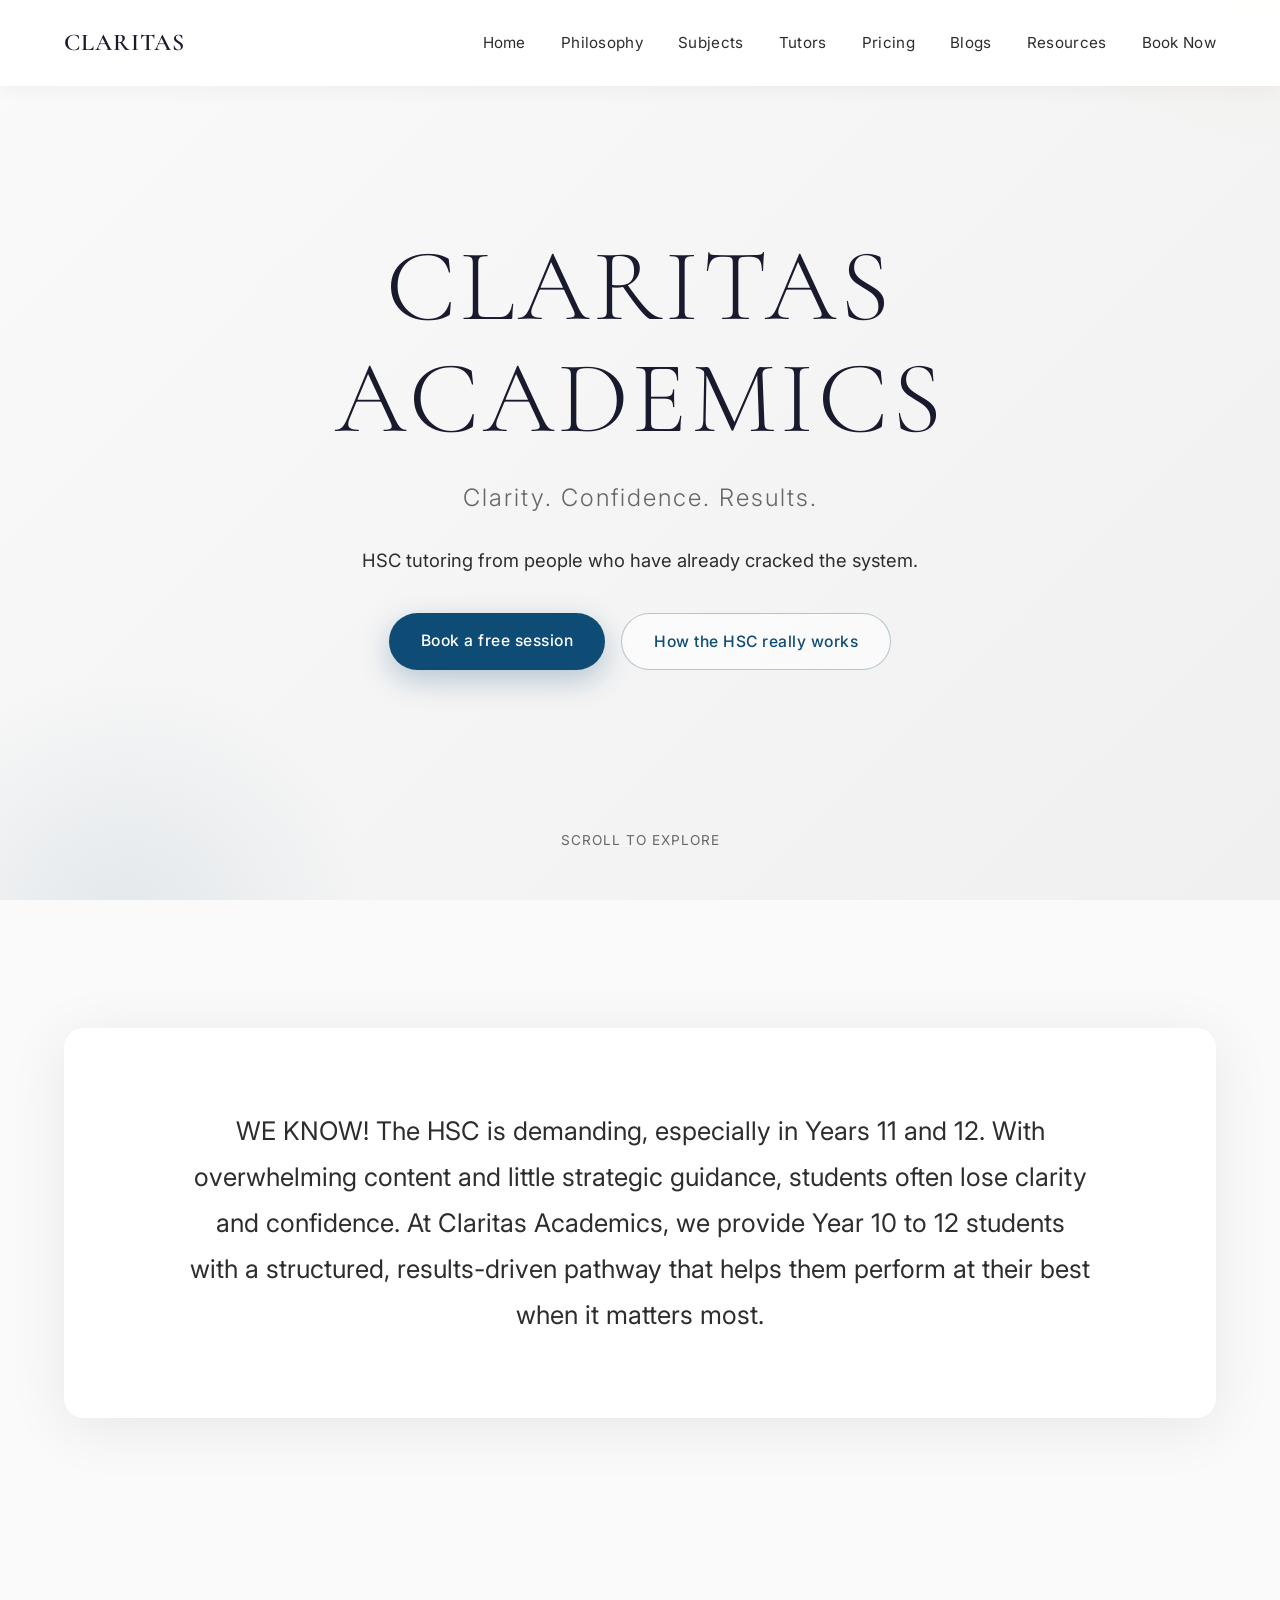
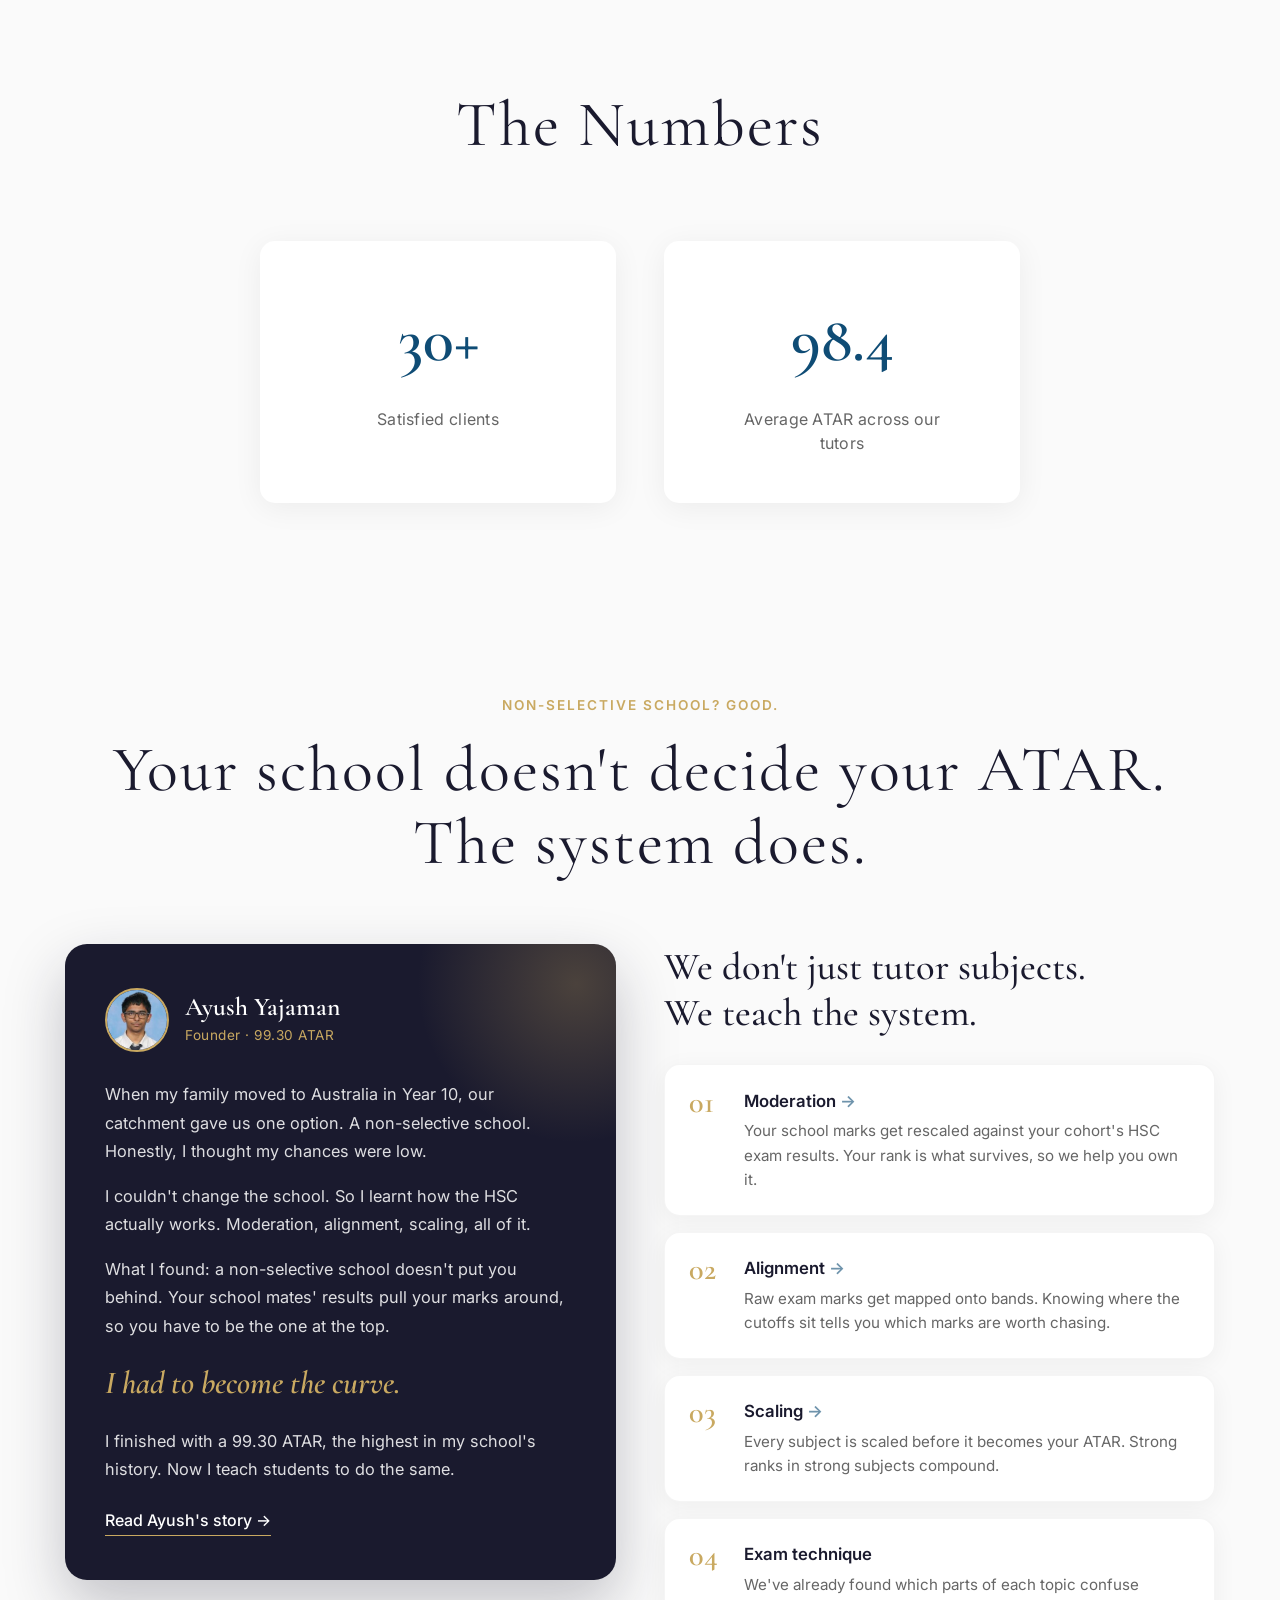
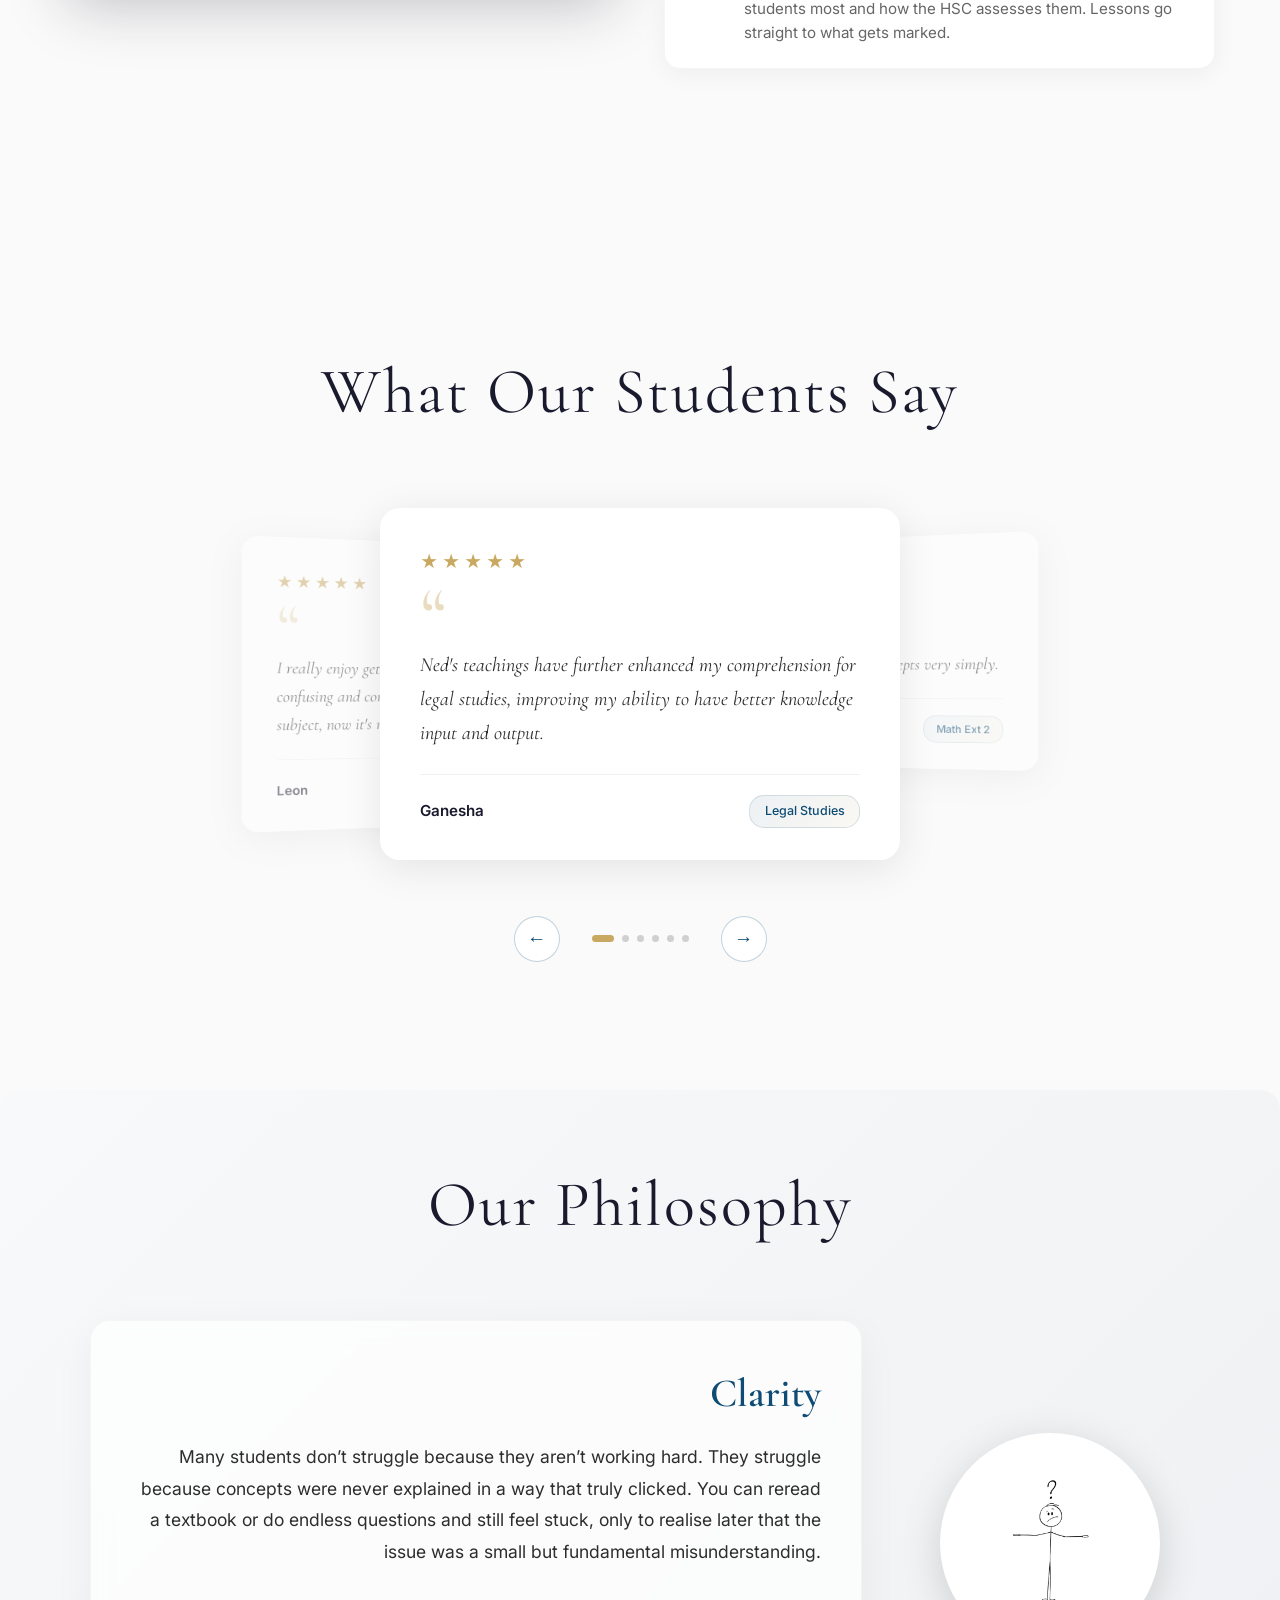
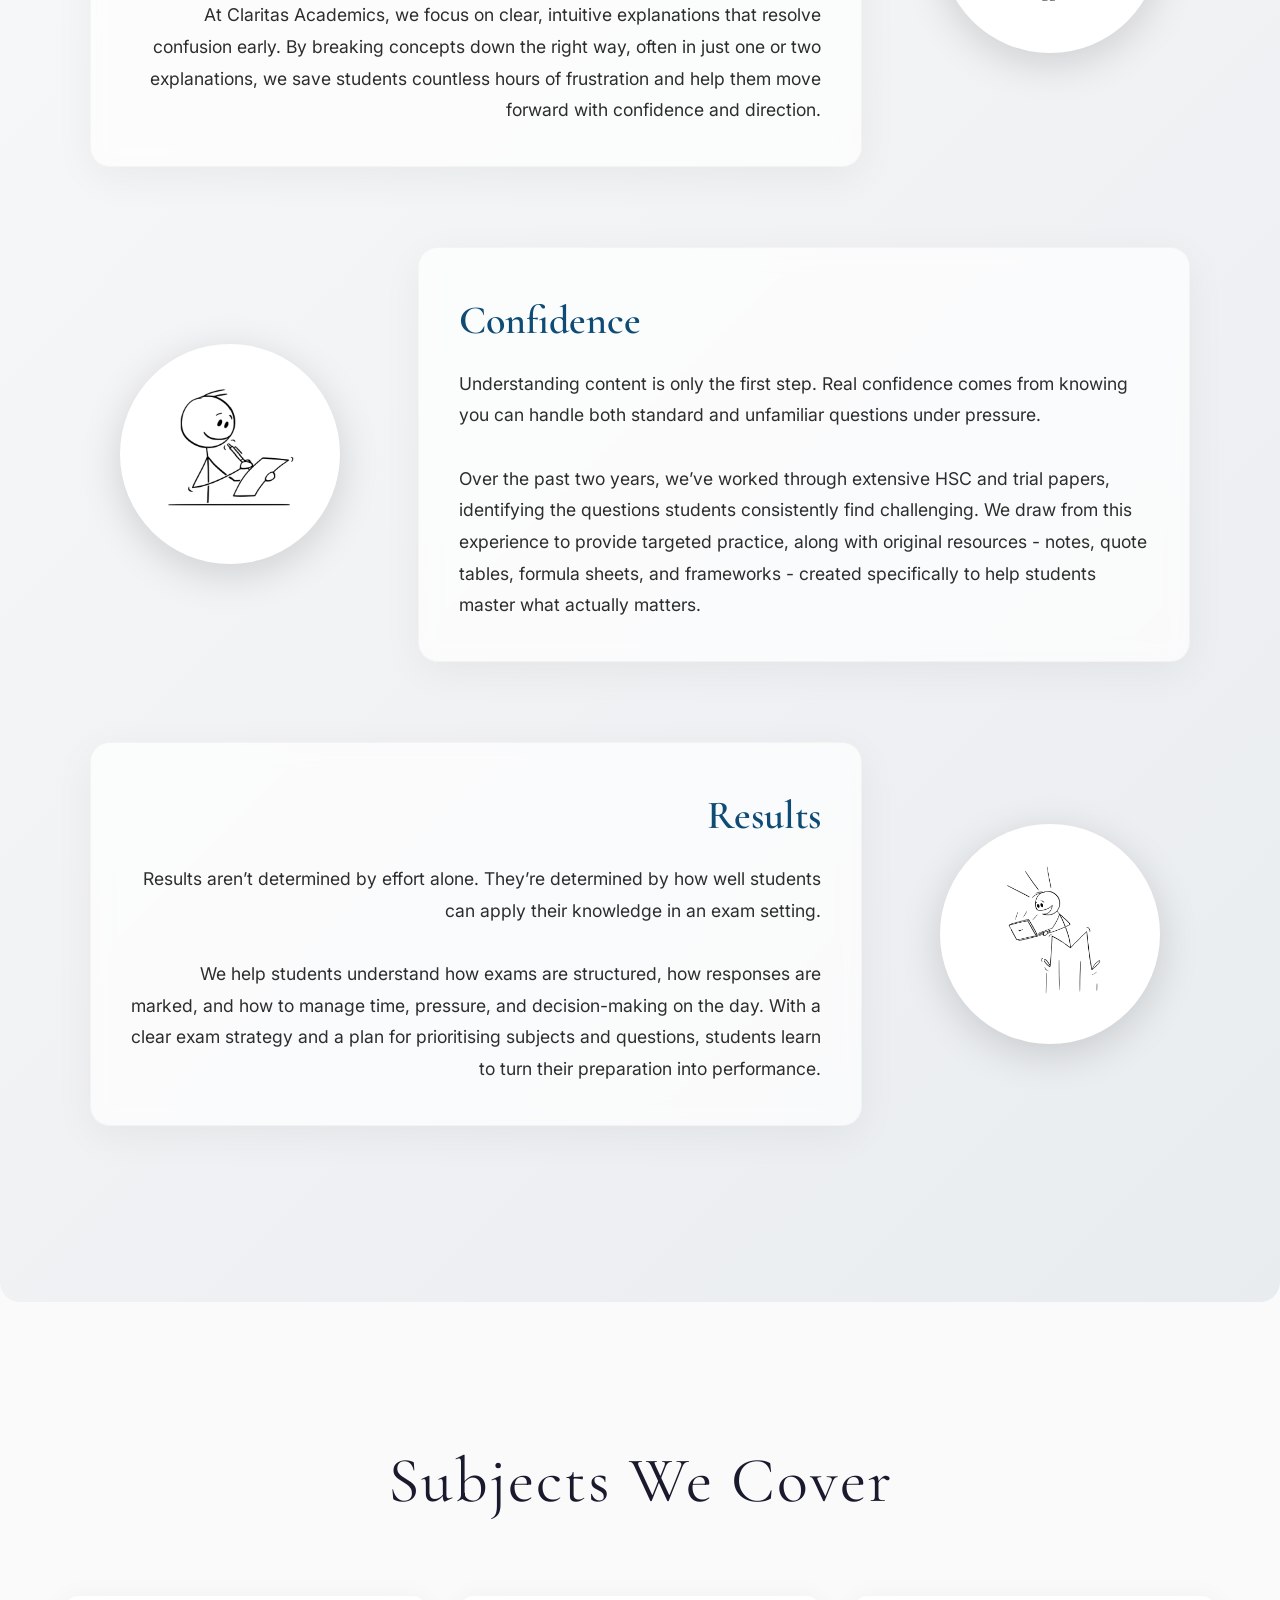
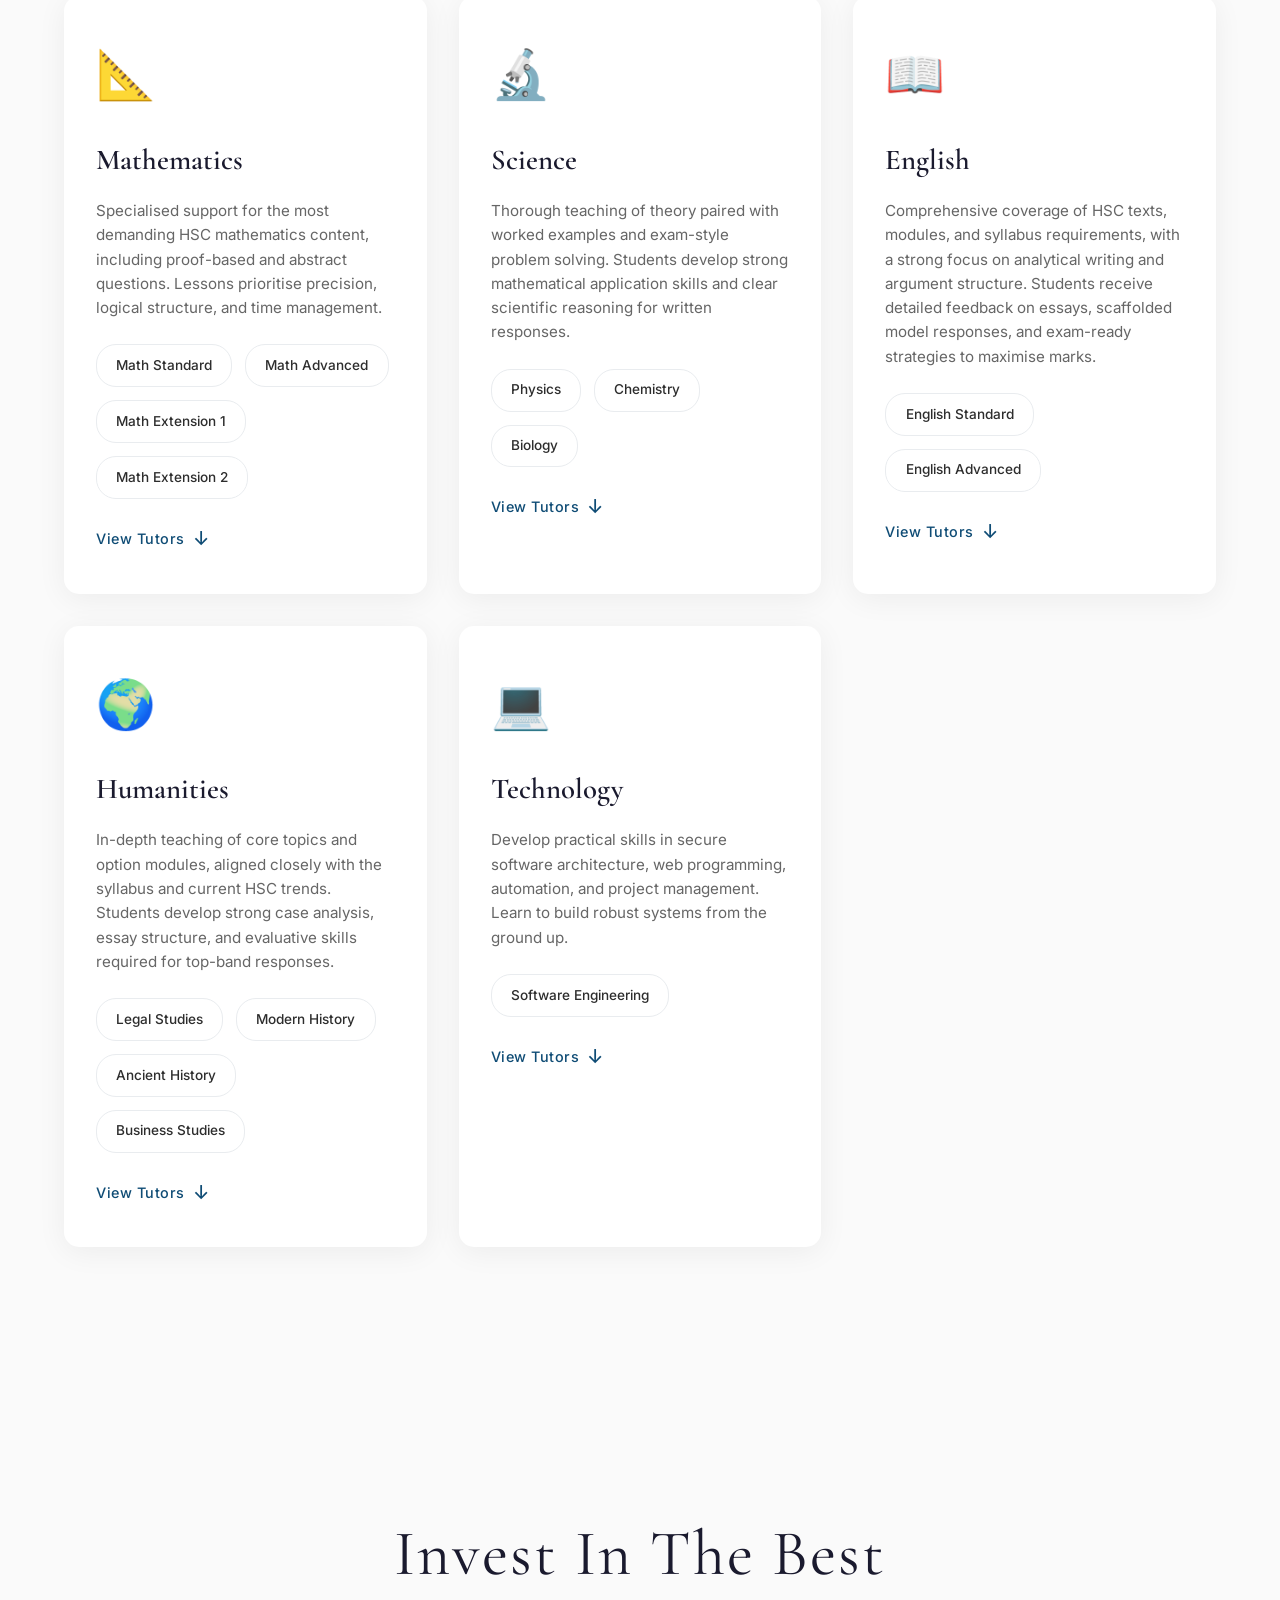
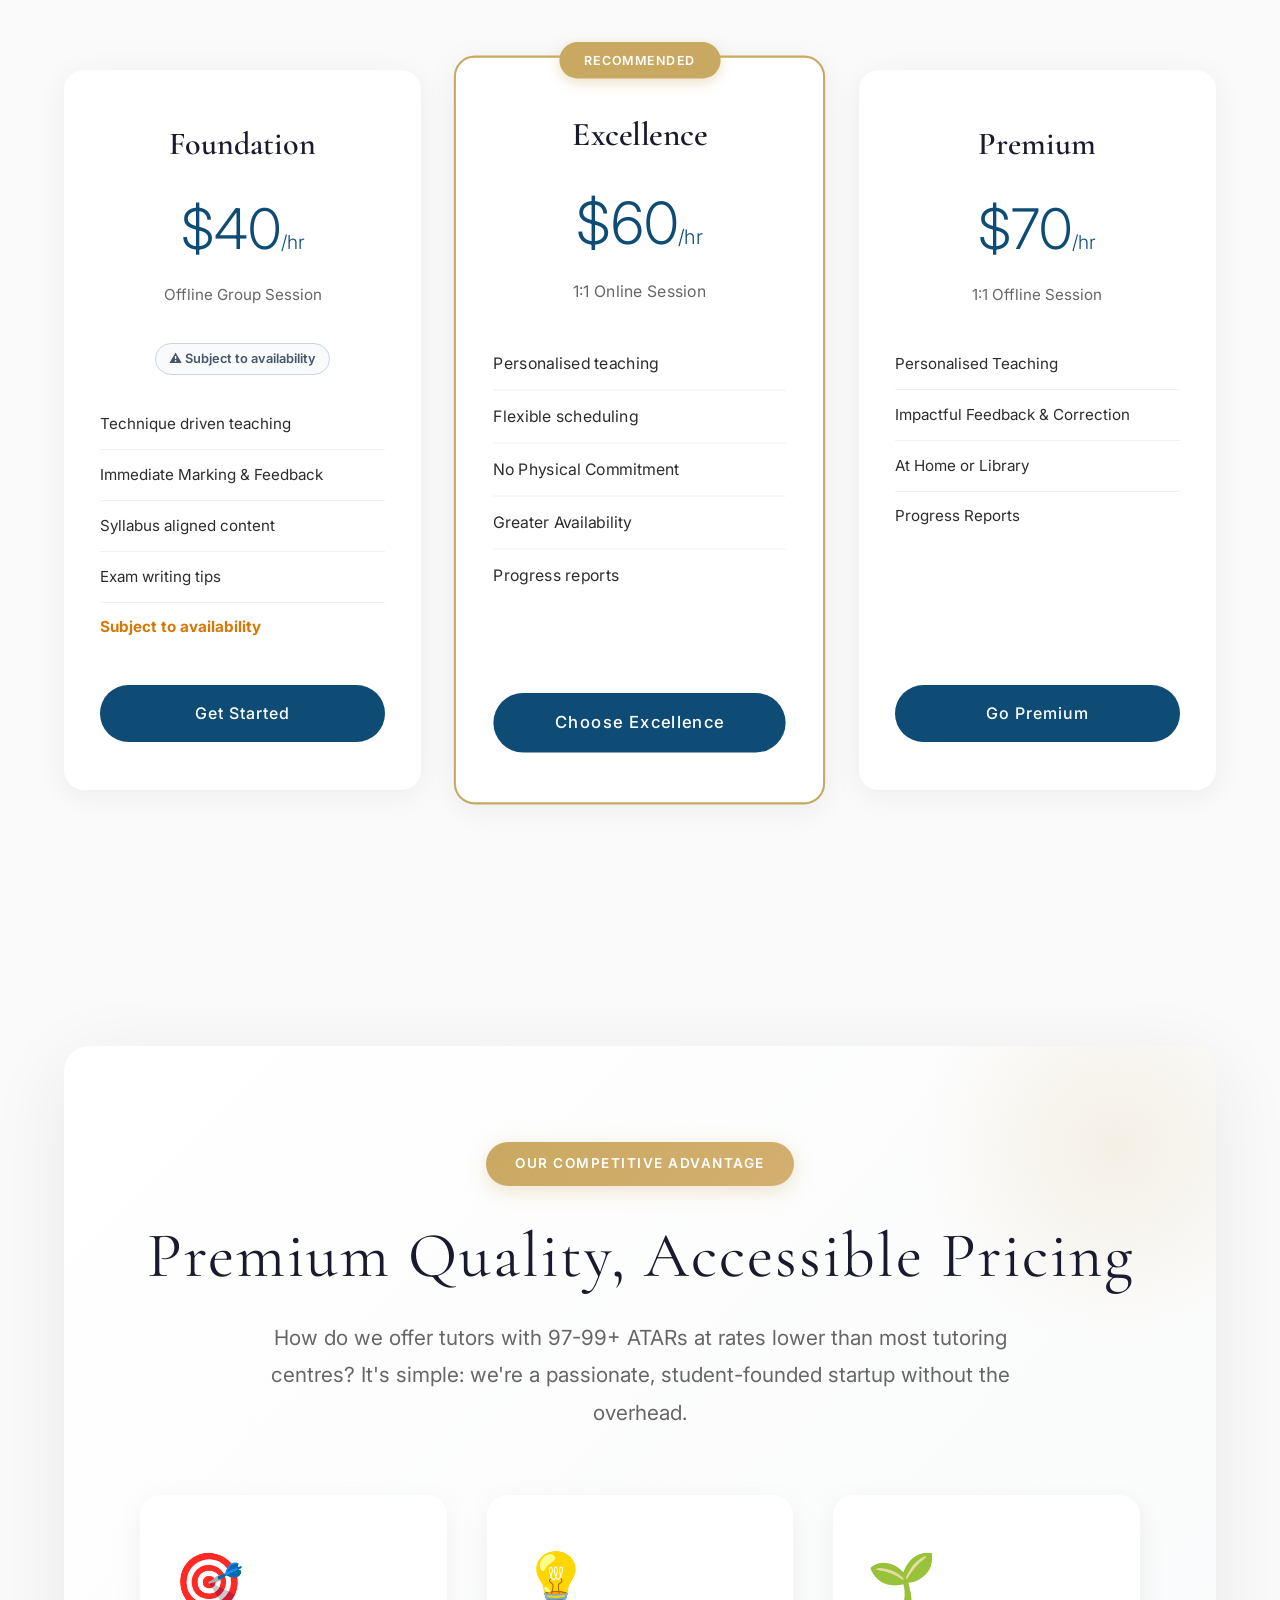
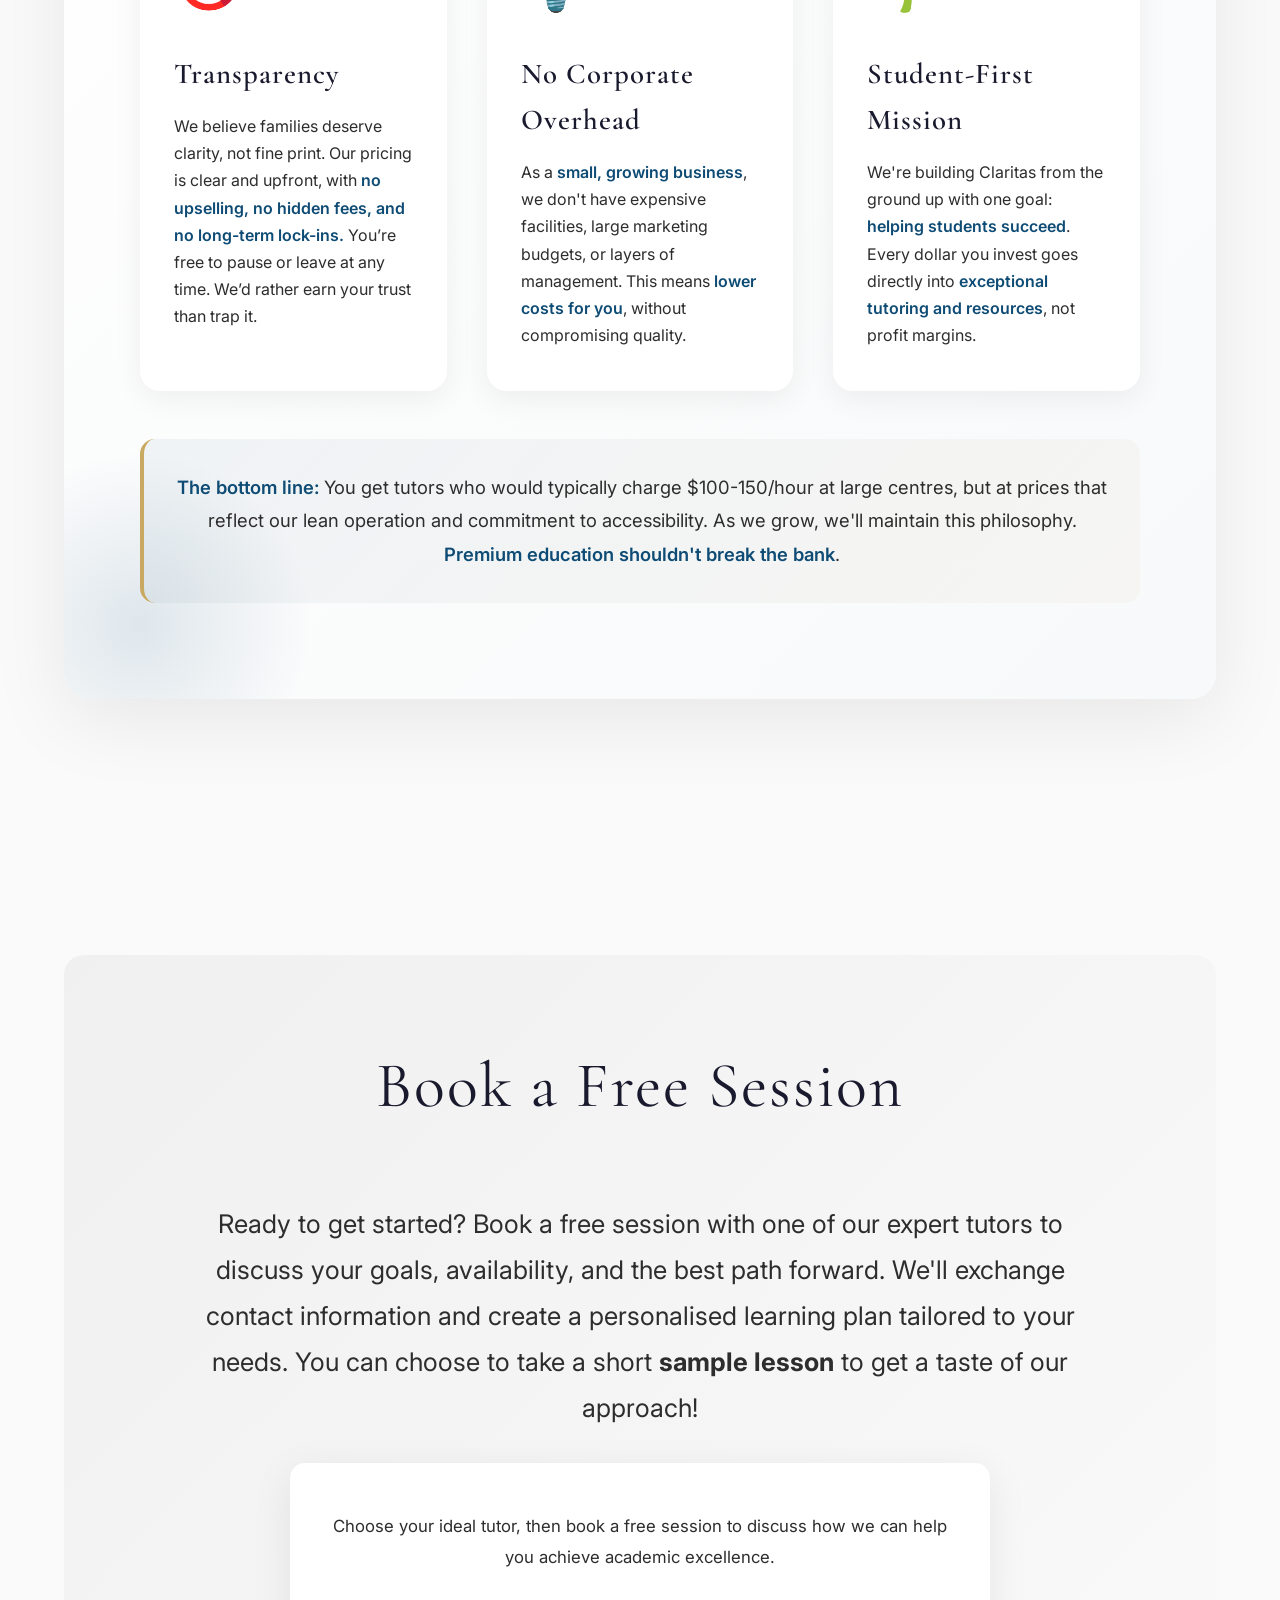
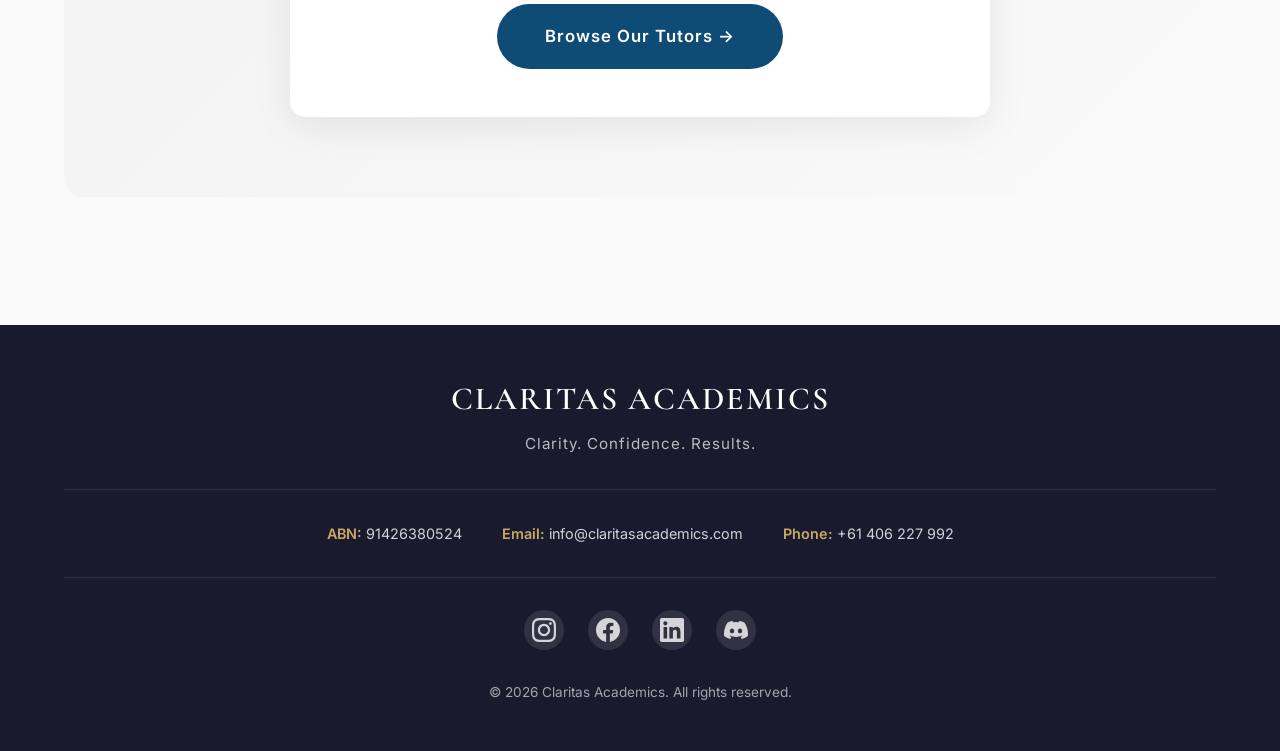
==== commit dc8110c2: "Feedback round: trim personal story, Y10-12, two stats - Remove mum/school-reviews detail from bio a" ====
--- a/index.html
+++ b/index.html
@@ -51,8 +51,7 @@
         <div class="hero-content">
             <h1>CLARITAS<br>ACADEMICS</h1>
             <p class="tagline">Clarity. Confidence. Results.</p>
-            <p class="hero-sub">HSC tutoring from people who have already cracked the system. Our founder got a
-                <strong>99.30 ATAR</strong> at a non-selective school.</p>
+            <p class="hero-sub">HSC tutoring from people who have already cracked the system.</p>
             <div class="hero-ctas">
                 <a href="tutors.html" class="hero-btn hero-btn-primary">Book a free session</a>
                 <a href="#system" class="hero-btn hero-btn-ghost">How the HSC really works</a>
@@ -67,7 +66,7 @@
             <p class="problem-text scroll-reveal">
                 WE KNOW! The HSC is demanding, especially in Years 11 and 12. With overwhelming content and little
                 strategic guidance, students often lose clarity and confidence. At Claritas Academics, we provide Year
-                11 and 12 students with a structured, results-driven pathway that helps them perform at their best when
+                10 to 12 students with a structured, results-driven pathway that helps them perform at their best when
                 it matters most.
             </p>
         </div>
@@ -78,16 +77,12 @@
         <h2 class="section-title scroll-reveal">The Numbers</h2>
         <div class="metrics-grid">
             <div class="metric-card scroll-reveal">
-                <div class="metric-number" data-target="99.30" data-decimals="2">0</div>
-                <div class="metric-label">Founder's ATAR. The highest in his school's history</div>
+                <div class="metric-number" data-target="30" data-suffix="+">0</div>
+                <div class="metric-label">Satisfied clients</div>
             </div>
             <div class="metric-card scroll-reveal" style="transition-delay: 0.1s">
                 <div class="metric-number" data-target="98.4" data-decimals="1">0</div>
                 <div class="metric-label">Average ATAR across our tutors</div>
-            </div>
-            <div class="metric-card scroll-reveal" style="transition-delay: 0.2s">
-                <div class="metric-number" data-target="97" data-suffix="+">0</div>
-                <div class="metric-label">Every tutor on our team scored 97 or higher</div>
             </div>
         </div>
     </section>
@@ -107,8 +102,7 @@
                     </div>
                 </div>
                 <p>When my family moved to Australia in Year 10, our catchment gave us one option. A non-selective
-                    school, with online reviews that had my mum terrified we'd made the wrong call for my two biggest
-                    exam years.</p>
+                    school. Honestly, I thought my chances were low.</p>
                 <p>I couldn't change the school. So I learnt how the HSC actually works. Moderation, alignment,
                     scaling, all of it.</p>
                 <p>What I found: a non-selective school doesn't put you behind. Your school mates' results pull your
--- a/css/home.css
+++ b/css/home.css
@@ -194,7 +194,8 @@
     display: grid;
     grid-template-columns: repeat(auto-fit, minmax(250px, 1fr));
     gap: 3rem;
-    margin-top: 4rem;
+    margin: 4rem auto 0;
+    max-width: 760px;
 }
 
 .metric-card {
@@ -1432,8 +1433,8 @@
     }
 
     .metrics-grid {
-        grid-template-columns: repeat(3, 1fr);
-        gap: 0.6rem;
+        grid-template-columns: repeat(2, 1fr);
+        gap: 0.8rem;
         margin-top: 0;
     }
 
@@ -1448,7 +1449,7 @@
     }
 
     .metric-label {
-        font-size: 0.72rem;
+        font-size: 0.8rem;
         line-height: 1.4;
         letter-spacing: 0;
     }
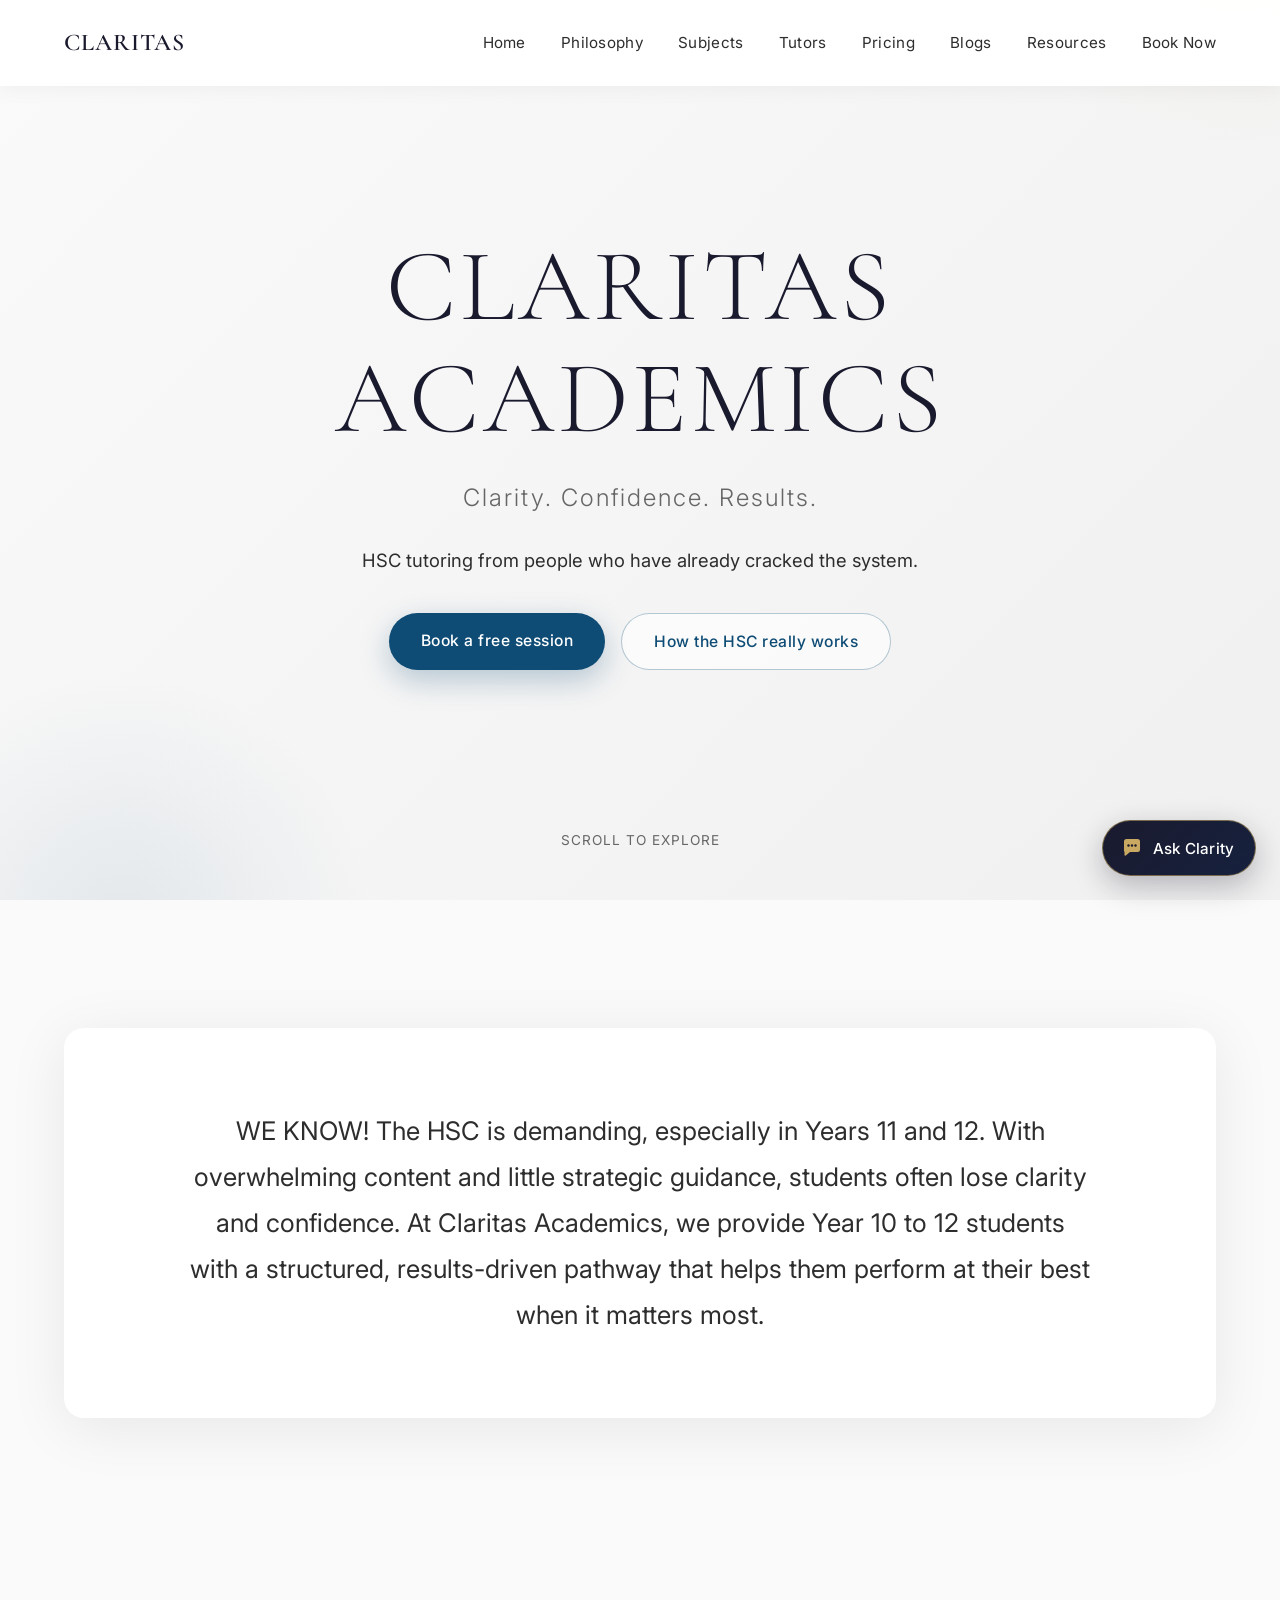
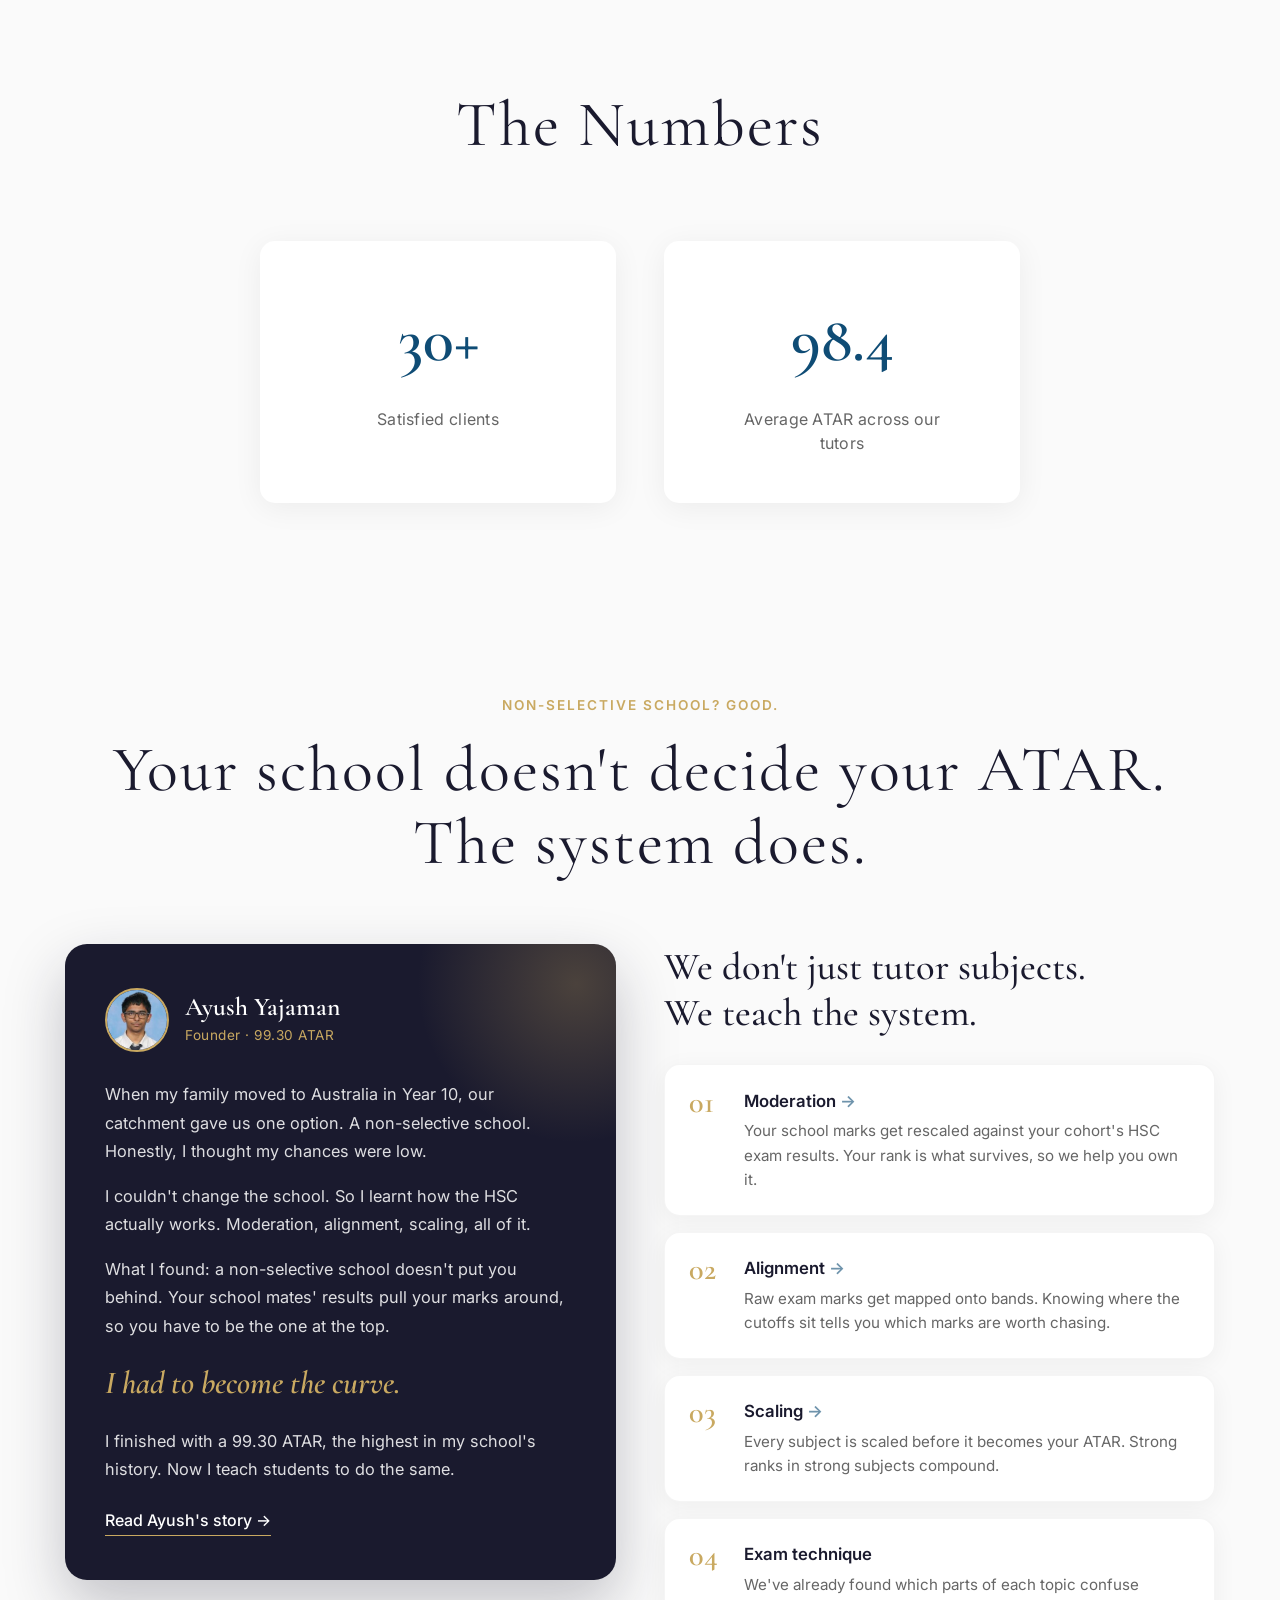
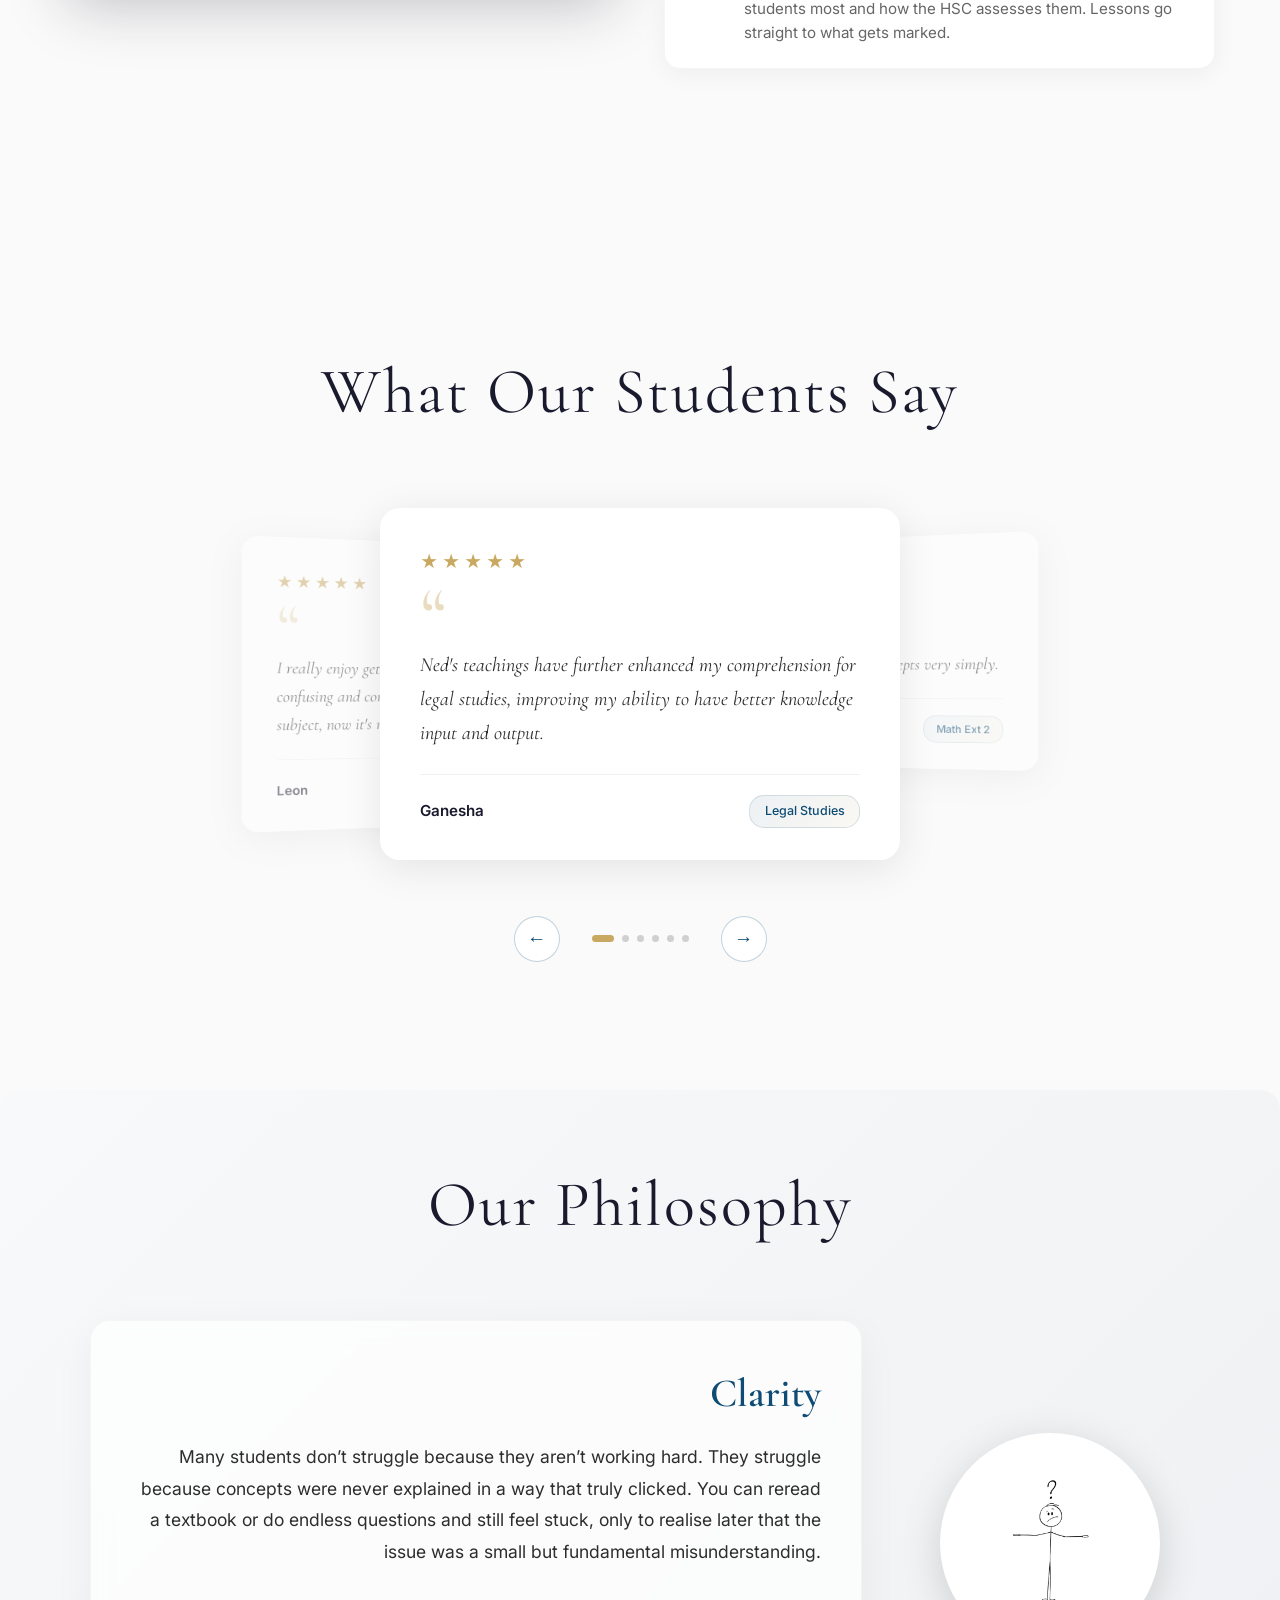
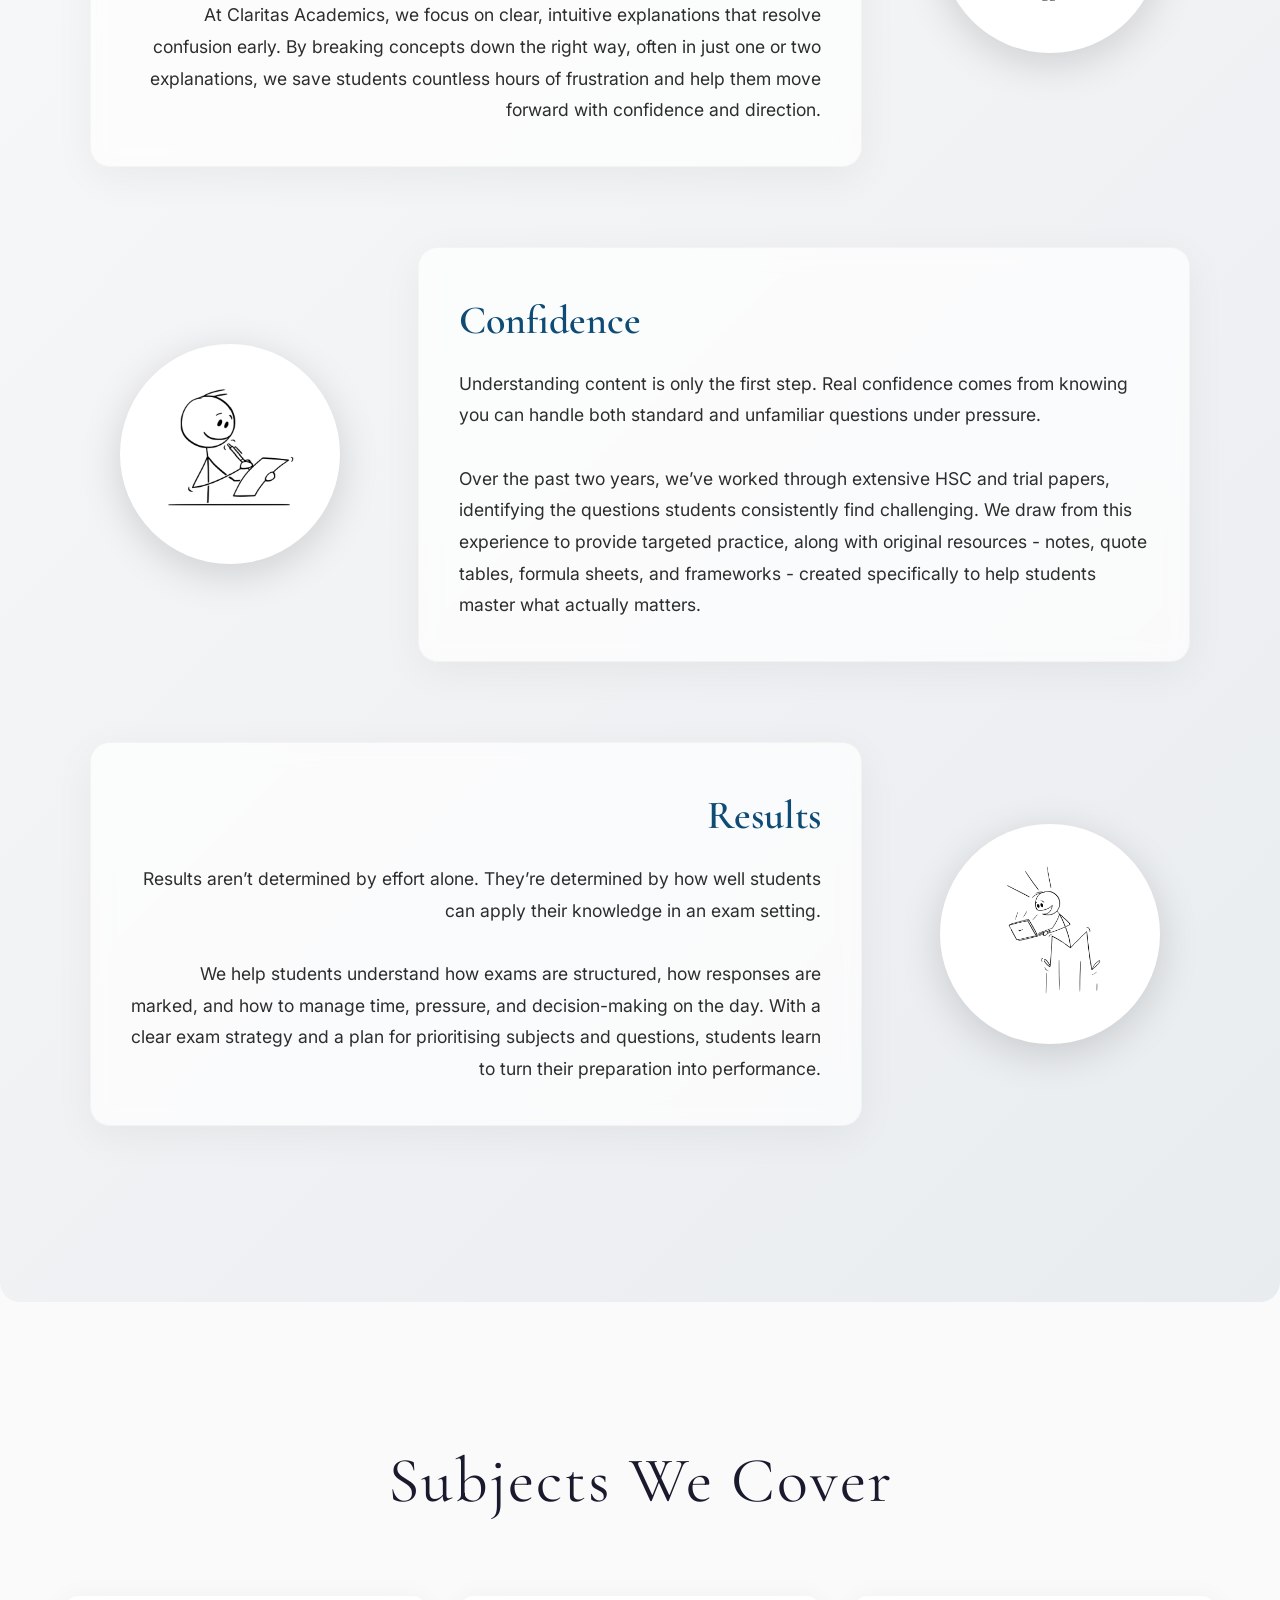
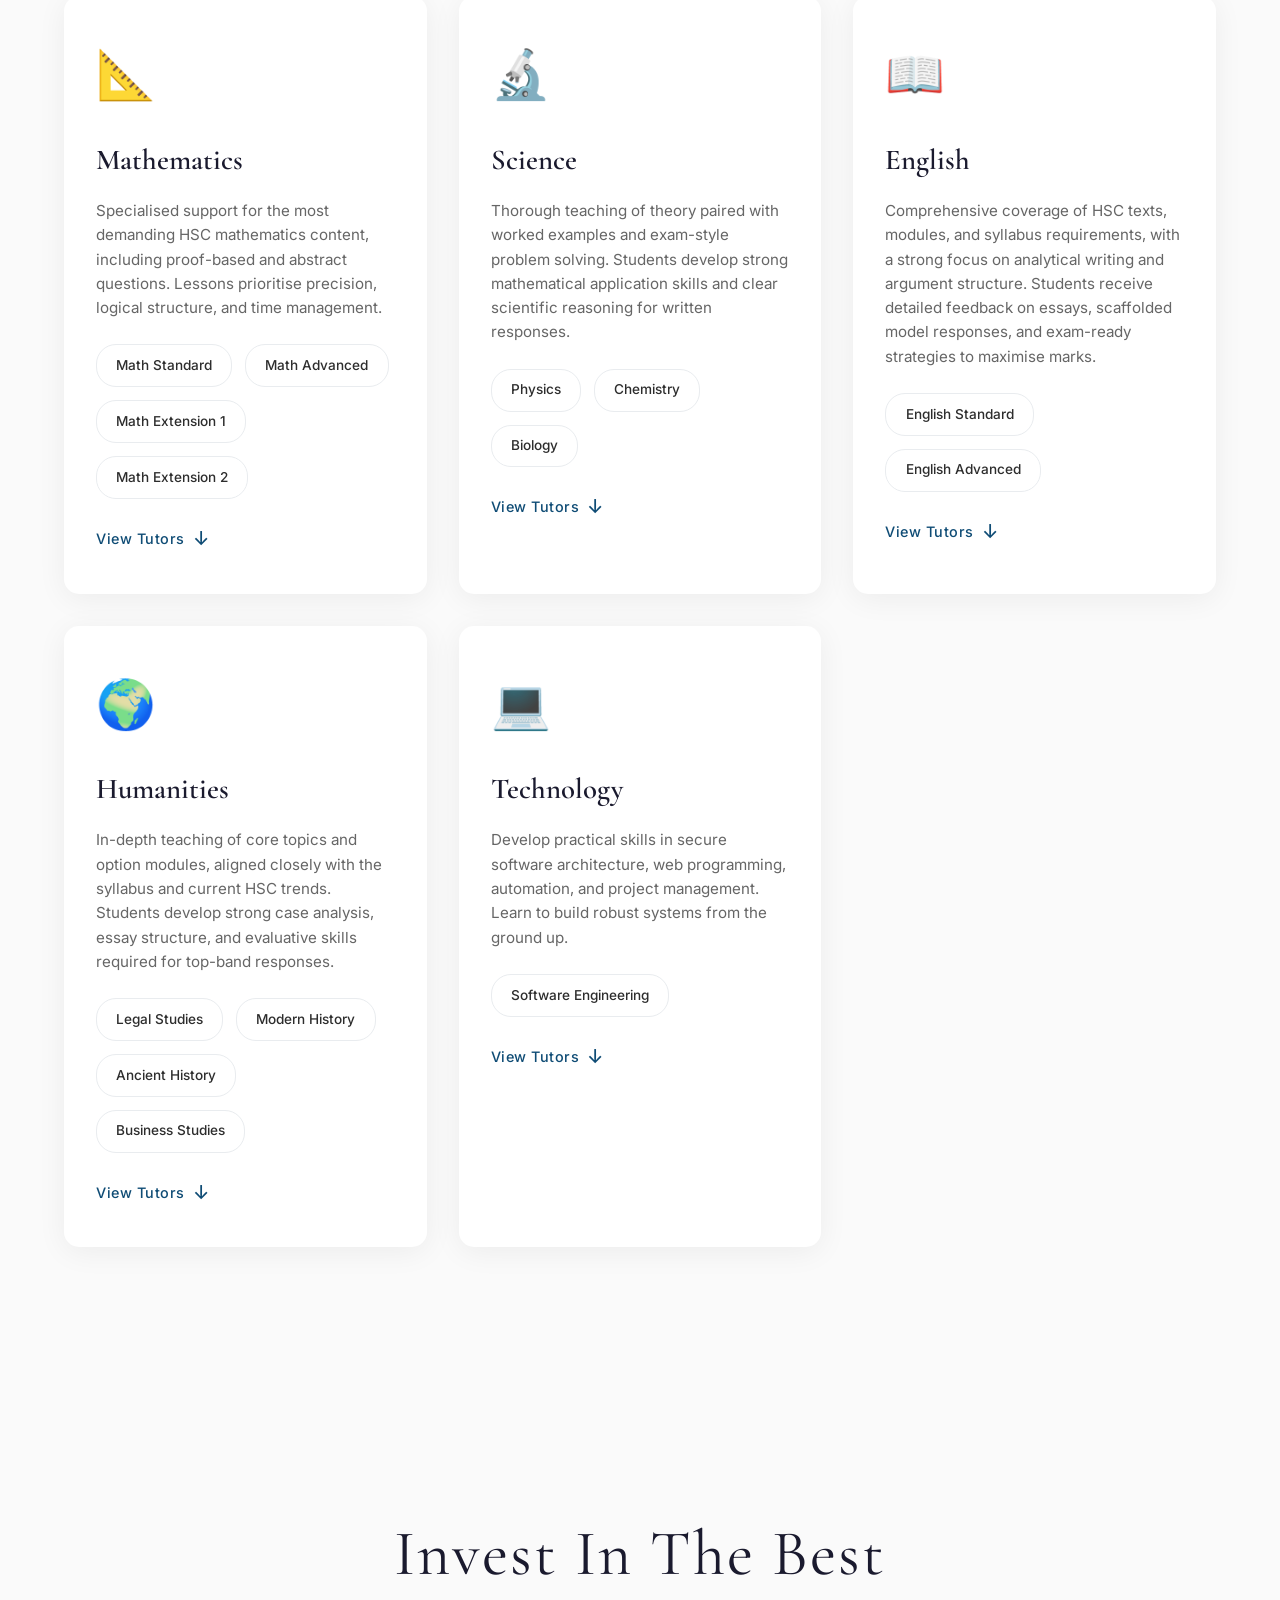
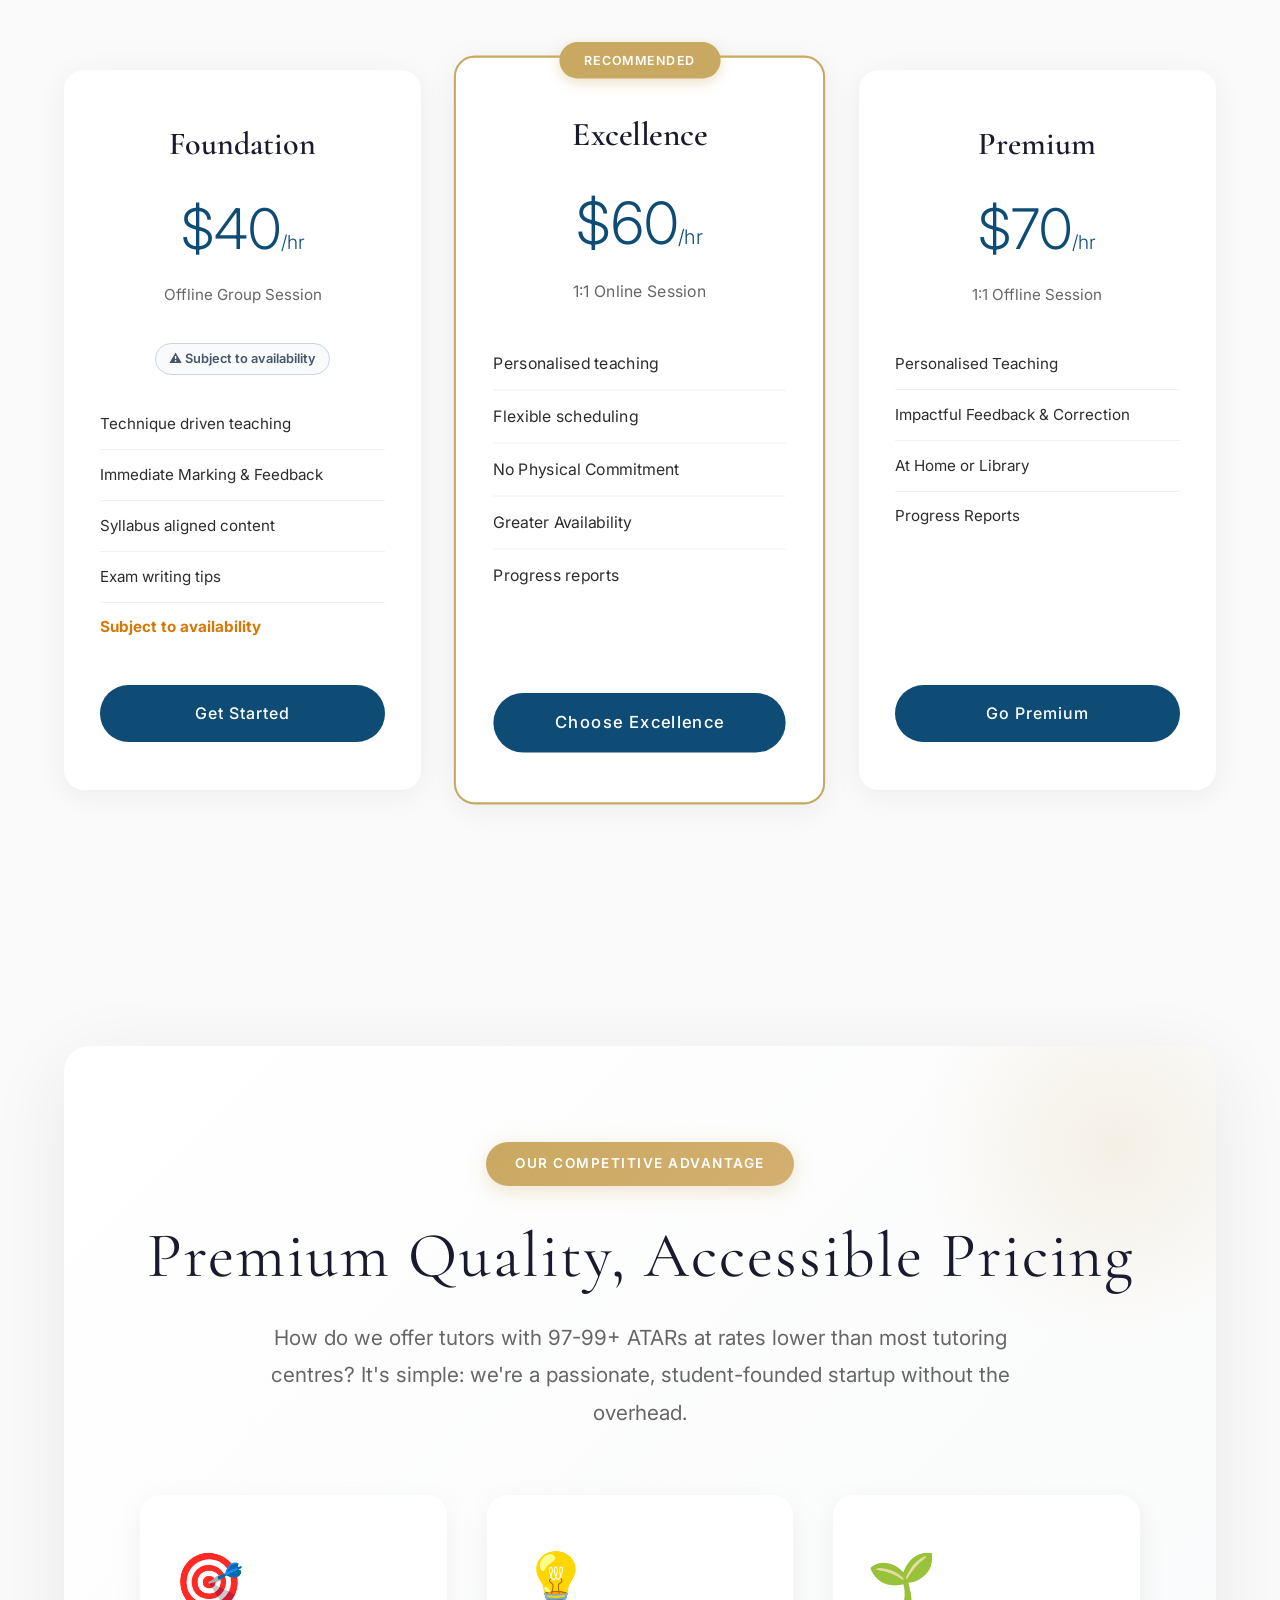
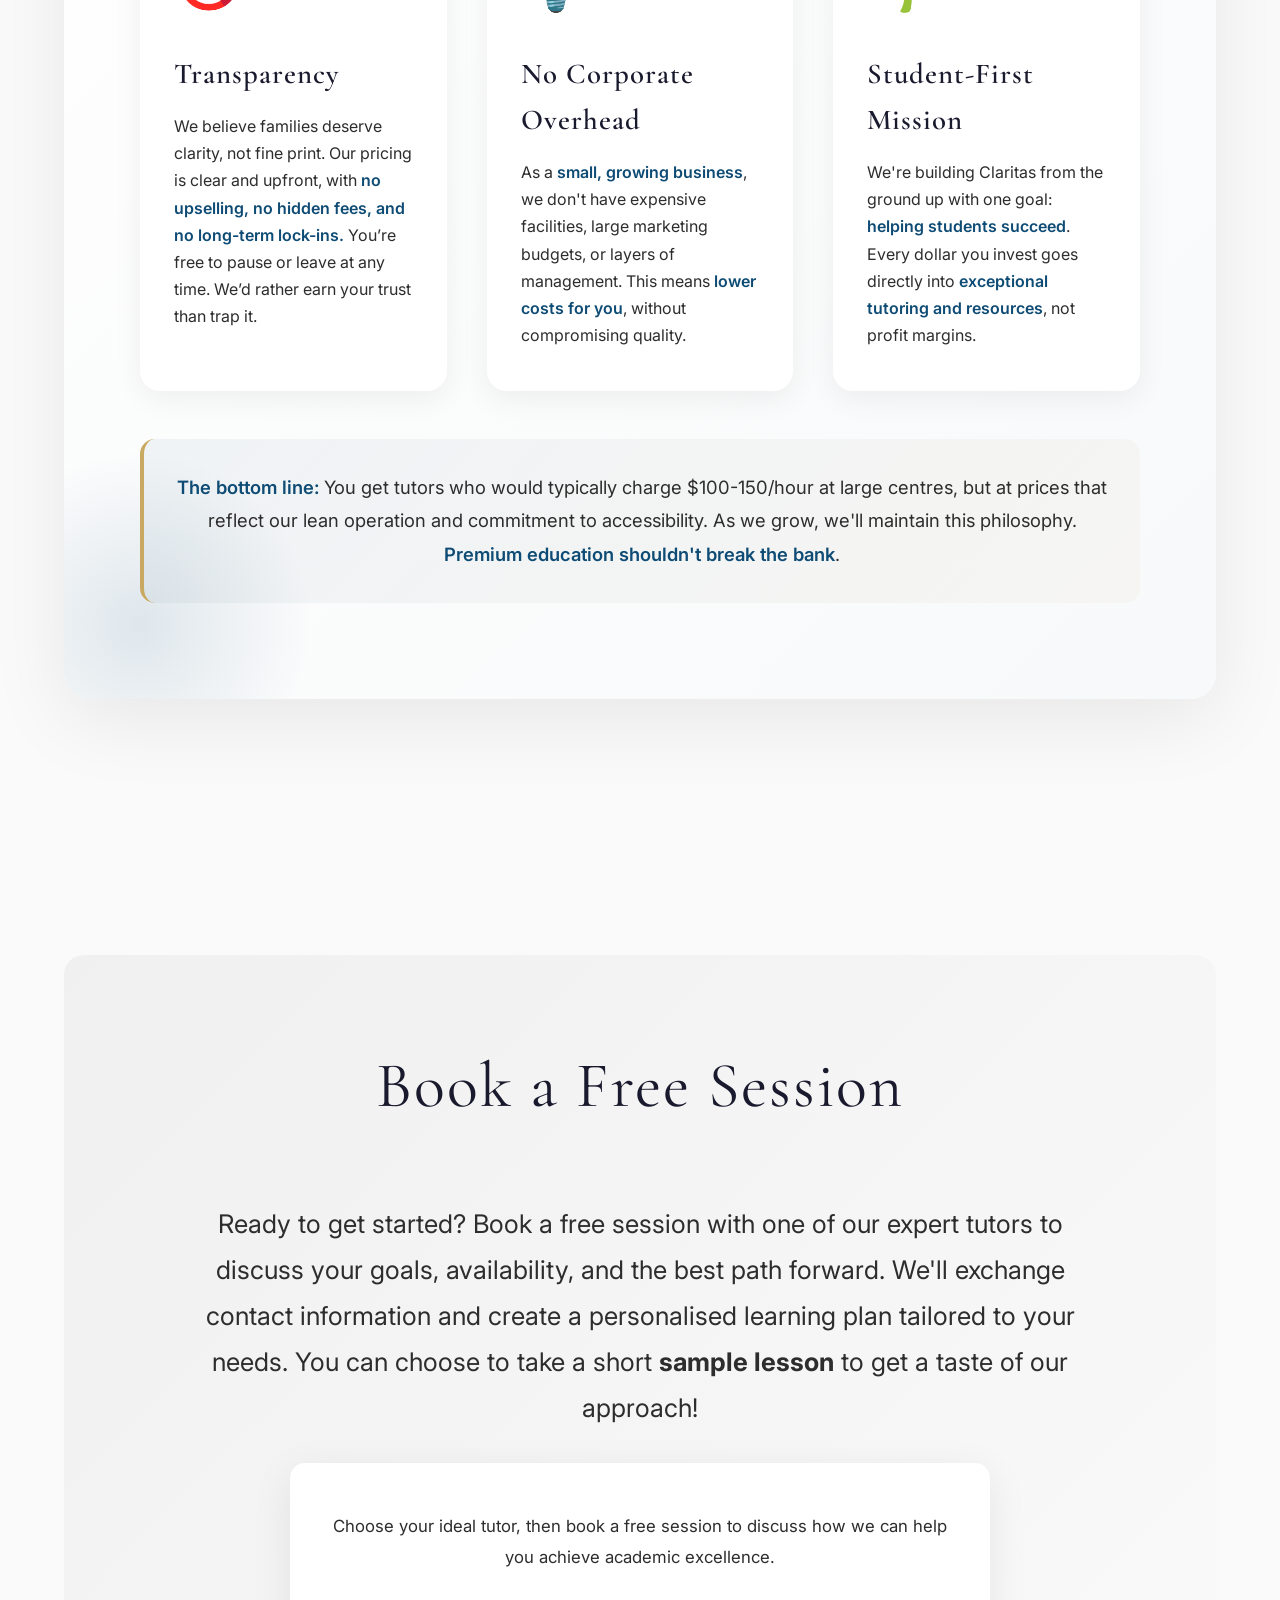
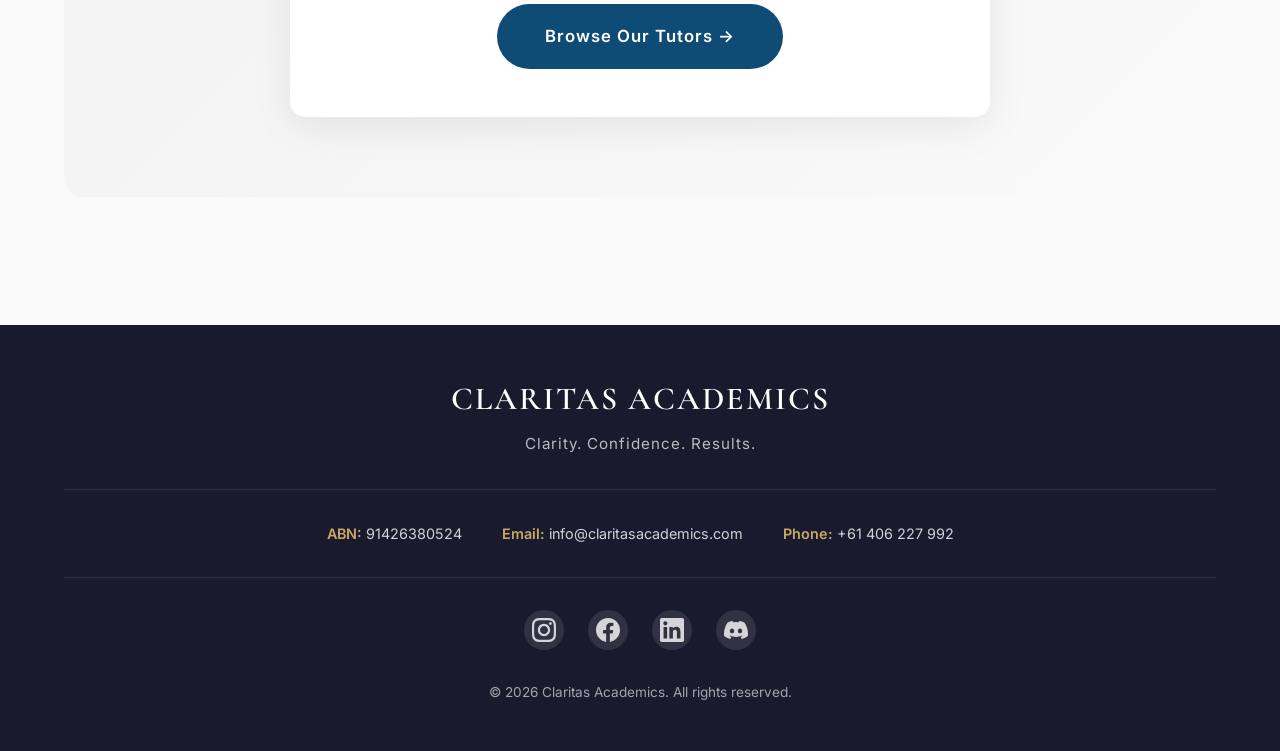
==== commit 8f5144b1: "Add Clarity, a free on-device site assistant Answers come from a hand-written knowledge base (js/cla" ====
--- a/index.html
+++ b/index.html
@@ -20,9 +20,10 @@
         rel="stylesheet">
     <meta name="description"
         content="HSC tutoring in Sydney from tutors with 97 to 99+ ATARs. We teach the subjects and the system: moderation, alignment, scaling and exam technique. Non-selective school students welcome." />
-    <link rel="stylesheet" href="css/main.css">
-    <link rel="stylesheet" href="css/nav-footer.css">
-    <link rel="stylesheet" href="css/home.css">
+    <link rel="stylesheet" href="css/main.css?v=20261111">
+    <link rel="stylesheet" href="css/nav-footer.css?v=20261111">
+    <link rel="stylesheet" href="css/home.css?v=20261111">
+    <link rel="stylesheet" href="css/clarity.css?v=20261113">
 </head>
 
 <body>
@@ -681,8 +682,10 @@
         </div>
     </footer>
 
-    <script src="js/main.js" defer></script>
-    <script src="js/home.js" defer></script>
+    <script src="js/main.js?v=20261111" defer></script>
+    <script src="js/home.js?v=20261111" defer></script>
+    <script src="js/clarity-kb.js?v=20261113" defer></script>
+    <script src="js/clarity.js?v=20261113" defer></script>
 </body>
 
 </html>
--- a/css/clarity.css
+++ b/css/clarity.css
@@ -0,0 +1,464 @@
+/* ============================================================
+   Claritas Academics — "Clarity" site assistant
+   ============================================================ */
+
+.clarity {
+    --c-navy: var(--primary, #1a1a2e);
+    --c-blue: var(--accent, #0f4c75);
+    --c-gold: var(--gold, #c9a961);
+    --c-text: var(--text, #2d2d2d);
+    font-family: 'Inter', sans-serif;
+    position: fixed;
+    right: 24px;
+    bottom: 24px;
+    z-index: 1500;
+    line-height: 1.5;
+}
+
+.clarity-sr {
+    position: absolute;
+    width: 1px;
+    height: 1px;
+    overflow: hidden;
+    clip: rect(0 0 0 0);
+    white-space: nowrap;
+}
+
+/* ---------------- Launcher ---------------- */
+.clarity-launcher {
+    display: flex;
+    align-items: center;
+    gap: 0.55rem;
+    height: 56px;
+    padding: 0 1.3rem 0 1.05rem;
+    border: 1px solid rgba(201, 169, 97, 0.55);
+    border-radius: 999px;
+    background: linear-gradient(135deg, var(--c-navy), #16213e);
+    color: #fff;
+    font: 500 0.95rem 'Inter', sans-serif;
+    letter-spacing: 0.2px;
+    cursor: pointer;
+    box-shadow: 0 10px 30px rgba(26, 26, 46, 0.28);
+    transition: transform 0.25s ease, box-shadow 0.25s ease;
+}
+
+.clarity-launcher:hover {
+    transform: translateY(-2px);
+    box-shadow: 0 14px 36px rgba(26, 26, 46, 0.34);
+}
+
+.clarity-launcher:focus-visible,
+.clarity button:focus-visible,
+.clarity-input:focus-visible {
+    outline: 2px solid var(--c-gold);
+    outline-offset: 2px;
+}
+
+.clarity-launcher svg {
+    width: 24px;
+    height: 24px;
+    flex-shrink: 0;
+}
+
+.clarity-icon-chat {
+    color: var(--c-gold);
+}
+
+.clarity-icon-close {
+    display: none;
+    color: #fff;
+}
+
+.clarity.is-open .clarity-launcher {
+    padding: 0;
+    width: 56px;
+    justify-content: center;
+}
+
+.clarity.is-open .clarity-icon-chat,
+.clarity.is-open .clarity-launcher-text {
+    display: none;
+}
+
+.clarity.is-open .clarity-icon-close {
+    display: block;
+}
+
+/* ---------------- Nudge ---------------- */
+.clarity-nudge {
+    position: absolute;
+    right: 0;
+    bottom: 70px;
+    width: 250px;
+    padding: 0.85rem 2rem 0.85rem 1rem;
+    background: #fff;
+    color: var(--c-text);
+    font-size: 0.88rem;
+    border-radius: 14px;
+    box-shadow: 0 10px 30px rgba(26, 26, 46, 0.16);
+    border-left: 3px solid var(--c-gold);
+    cursor: pointer;
+    animation: clarityPop 0.35s ease both;
+}
+
+.clarity-nudge[hidden] {
+    display: none;
+}
+
+.clarity-nudge-x {
+    position: absolute;
+    top: 4px;
+    right: 6px;
+    border: 0;
+    background: none;
+    font-size: 1.1rem;
+    color: #999;
+    cursor: pointer;
+    line-height: 1;
+    padding: 4px;
+}
+
+/* ---------------- Panel ---------------- */
+.clarity-panel {
+    position: absolute;
+    right: 0;
+    bottom: 72px;
+    width: 380px;
+    height: min(600px, calc(100vh - 140px));
+    display: flex;
+    flex-direction: column;
+    background: #fafafa;
+    border-radius: 20px;
+    overflow: hidden;
+    box-shadow: 0 24px 60px rgba(26, 26, 46, 0.25);
+    border: 1px solid rgba(26, 26, 46, 0.08);
+    animation: clarityPop 0.28s ease both;
+    transform-origin: bottom right;
+}
+
+.clarity-panel[hidden] {
+    display: none;
+}
+
+@keyframes clarityPop {
+    from { opacity: 0; transform: translateY(12px) scale(0.97); }
+    to   { opacity: 1; transform: translateY(0) scale(1); }
+}
+
+.clarity-head {
+    display: flex;
+    align-items: center;
+    gap: 0.75rem;
+    padding: 1rem 0.9rem 1rem 1.1rem;
+    background: linear-gradient(135deg, var(--c-navy) 0%, var(--c-blue) 140%);
+    color: #fff;
+}
+
+.clarity-avatar {
+    width: 38px;
+    height: 38px;
+    border-radius: 50%;
+    box-shadow: 0 0 0 2px rgba(201, 169, 97, 0.6);
+    flex-shrink: 0;
+}
+
+.clarity-title {
+    display: flex;
+    flex-direction: column;
+    flex: 1;
+    min-width: 0;
+}
+
+.clarity-name {
+    font-family: 'Cormorant Garamond', serif;
+    font-size: 1.55rem;
+    font-weight: 600;
+    line-height: 1.05;
+    letter-spacing: 0.5px;
+}
+
+.clarity-sub {
+    font-size: 0.75rem;
+    opacity: 0.75;
+}
+
+.clarity-close,
+.clarity-reset {
+    border: 0;
+    background: transparent;
+    color: #fff;
+    width: 34px;
+    height: 34px;
+    border-radius: 50%;
+    display: grid;
+    place-items: center;
+    cursor: pointer;
+    opacity: 0.8;
+    transition: background 0.2s ease, opacity 0.2s ease;
+}
+
+.clarity-close:hover,
+.clarity-reset:hover {
+    background: rgba(255, 255, 255, 0.12);
+    opacity: 1;
+}
+
+.clarity-close svg,
+.clarity-reset svg {
+    width: 18px;
+    height: 18px;
+}
+
+/* ---------------- Messages ---------------- */
+.clarity-log {
+    flex: 1;
+    overflow-y: auto;
+    padding: 1.1rem 1rem 0.5rem;
+    display: flex;
+    flex-direction: column;
+    gap: 0.6rem;
+    overscroll-behavior: contain;
+    scroll-behavior: smooth;
+}
+
+.clarity-msg {
+    max-width: 88%;
+    padding: 0.7rem 0.95rem;
+    border-radius: 16px;
+    font-size: 0.9rem;
+    color: var(--c-text);
+    word-wrap: break-word;
+    animation: clarityPop 0.25s ease both;
+}
+
+.clarity-bot {
+    align-self: flex-start;
+    background: #fff;
+    border: 1px solid rgba(26, 26, 46, 0.08);
+    border-bottom-left-radius: 5px;
+    box-shadow: 0 2px 8px rgba(26, 26, 46, 0.04);
+}
+
+.clarity-user {
+    align-self: flex-end;
+    background: var(--c-blue);
+    color: #fff;
+    border-bottom-right-radius: 5px;
+}
+
+.clarity-bot a {
+    color: var(--c-blue);
+    font-weight: 500;
+    text-decoration: underline;
+    text-decoration-color: rgba(15, 76, 117, 0.35);
+    text-underline-offset: 2px;
+}
+
+.clarity-bot a:hover {
+    text-decoration-color: var(--c-gold);
+}
+
+.clarity-bot ul,
+.clarity-bot ol {
+    margin: 0.4rem 0 0.2rem 1.15rem;
+}
+
+.clarity-bot li {
+    margin: 0.2rem 0;
+}
+
+.clarity-bot b {
+    color: var(--c-navy);
+    font-weight: 600;
+}
+
+/* Typing indicator */
+.clarity-typing {
+    display: flex;
+    gap: 4px;
+    padding: 0.85rem 1rem;
+}
+
+.clarity-typing span {
+    width: 7px;
+    height: 7px;
+    border-radius: 50%;
+    background: #b9b9c4;
+    animation: clarityDot 1.1s infinite ease-in-out;
+}
+
+.clarity-typing span:nth-child(2) { animation-delay: 0.15s; }
+.clarity-typing span:nth-child(3) { animation-delay: 0.3s; }
+
+@keyframes clarityDot {
+    0%, 60%, 100% { transform: translateY(0); opacity: 0.5; }
+    30% { transform: translateY(-4px); opacity: 1; }
+}
+
+/* Suggestion chips */
+.clarity-chips {
+    display: flex;
+    flex-wrap: wrap;
+    gap: 0.4rem;
+    padding: 0.1rem 0 0.4rem;
+    animation: clarityPop 0.3s ease both;
+}
+
+.clarity-chip {
+    border: 1px solid rgba(15, 76, 117, 0.35);
+    background: #fff;
+    color: var(--c-blue);
+    font: 500 0.8rem 'Inter', sans-serif;
+    padding: 0.42rem 0.8rem;
+    border-radius: 999px;
+    cursor: pointer;
+    transition: background 0.2s ease, color 0.2s ease, border-color 0.2s ease;
+}
+
+.clarity-chip:hover {
+    background: var(--c-blue);
+    border-color: var(--c-blue);
+    color: #fff;
+}
+
+.clarity-chips[data-kind="options"] .clarity-chip {
+    border-color: rgba(201, 169, 97, 0.7);
+    color: var(--c-navy);
+}
+
+.clarity-chips[data-kind="options"] .clarity-chip:hover {
+    background: var(--c-gold);
+    border-color: var(--c-gold);
+    color: #fff;
+}
+
+/* ---------------- Input ---------------- */
+.clarity-form {
+    display: flex;
+    align-items: center;
+    gap: 0.5rem;
+    margin: 0.4rem 0.75rem 0;
+    padding: 0.35rem 0.35rem 0.35rem 1rem;
+    background: #fff;
+    border: 1px solid rgba(26, 26, 46, 0.12);
+    border-radius: 999px;
+    transition: border-color 0.2s ease, box-shadow 0.2s ease;
+}
+
+.clarity-form:focus-within {
+    border-color: var(--c-blue);
+    box-shadow: 0 0 0 3px rgba(15, 76, 117, 0.1);
+}
+
+.clarity-input {
+    flex: 1;
+    min-width: 0;
+    border: 0;
+    outline: none;
+    background: transparent;
+    font: 400 16px 'Inter', sans-serif; /* 16px stops iOS zooming in */
+    color: var(--c-text);
+    padding: 0.4rem 0;
+}
+
+.clarity-input:focus-visible {
+    outline: none;
+}
+
+.clarity-send {
+    width: 40px;
+    height: 40px;
+    flex-shrink: 0;
+    border: 0;
+    border-radius: 50%;
+    background: var(--c-navy);
+    color: var(--c-gold);
+    display: grid;
+    place-items: center;
+    cursor: pointer;
+    transition: background 0.2s ease, transform 0.2s ease;
+}
+
+.clarity-send:hover {
+    background: var(--c-blue);
+    transform: scale(1.05);
+}
+
+.clarity-send svg {
+    width: 18px;
+    height: 18px;
+    margin-left: 2px;
+}
+
+.clarity-foot {
+    font-size: 0.7rem;
+    color: #8a8a96;
+    text-align: center;
+    padding: 0.45rem 1rem 0.7rem;
+    margin: 0;
+}
+
+.clarity-foot a {
+    color: var(--c-blue);
+}
+
+/* ---------------- Mobile ---------------- */
+@media (max-width: 768px) {
+    .clarity {
+        right: 16px;
+        bottom: 16px;
+    }
+
+    .clarity-launcher {
+        width: 56px;
+        padding: 0;
+        justify-content: center;
+    }
+
+    .clarity-launcher-text {
+        display: none;
+    }
+
+    .clarity.is-open .clarity-launcher {
+        display: none;
+    }
+
+    .clarity-panel {
+        position: fixed;
+        inset: 0;
+        width: 100%;
+        height: 100%;
+        height: 100dvh;
+        border-radius: 0;
+        border: 0;
+    }
+
+    .clarity-head {
+        padding-top: max(1rem, env(safe-area-inset-top));
+    }
+
+    .clarity-foot {
+        padding-bottom: max(0.7rem, env(safe-area-inset-bottom));
+    }
+
+    html.clarity-lock,
+    html.clarity-lock body {
+        overflow: hidden;
+    }
+}
+
+@media (prefers-reduced-motion: reduce) {
+    .clarity *,
+    .clarity *::before,
+    .clarity *::after {
+        animation: none !important;
+        transition: none !important;
+        scroll-behavior: auto !important;
+    }
+}
+
+@media print {
+    .clarity {
+        display: none;
+    }
+}
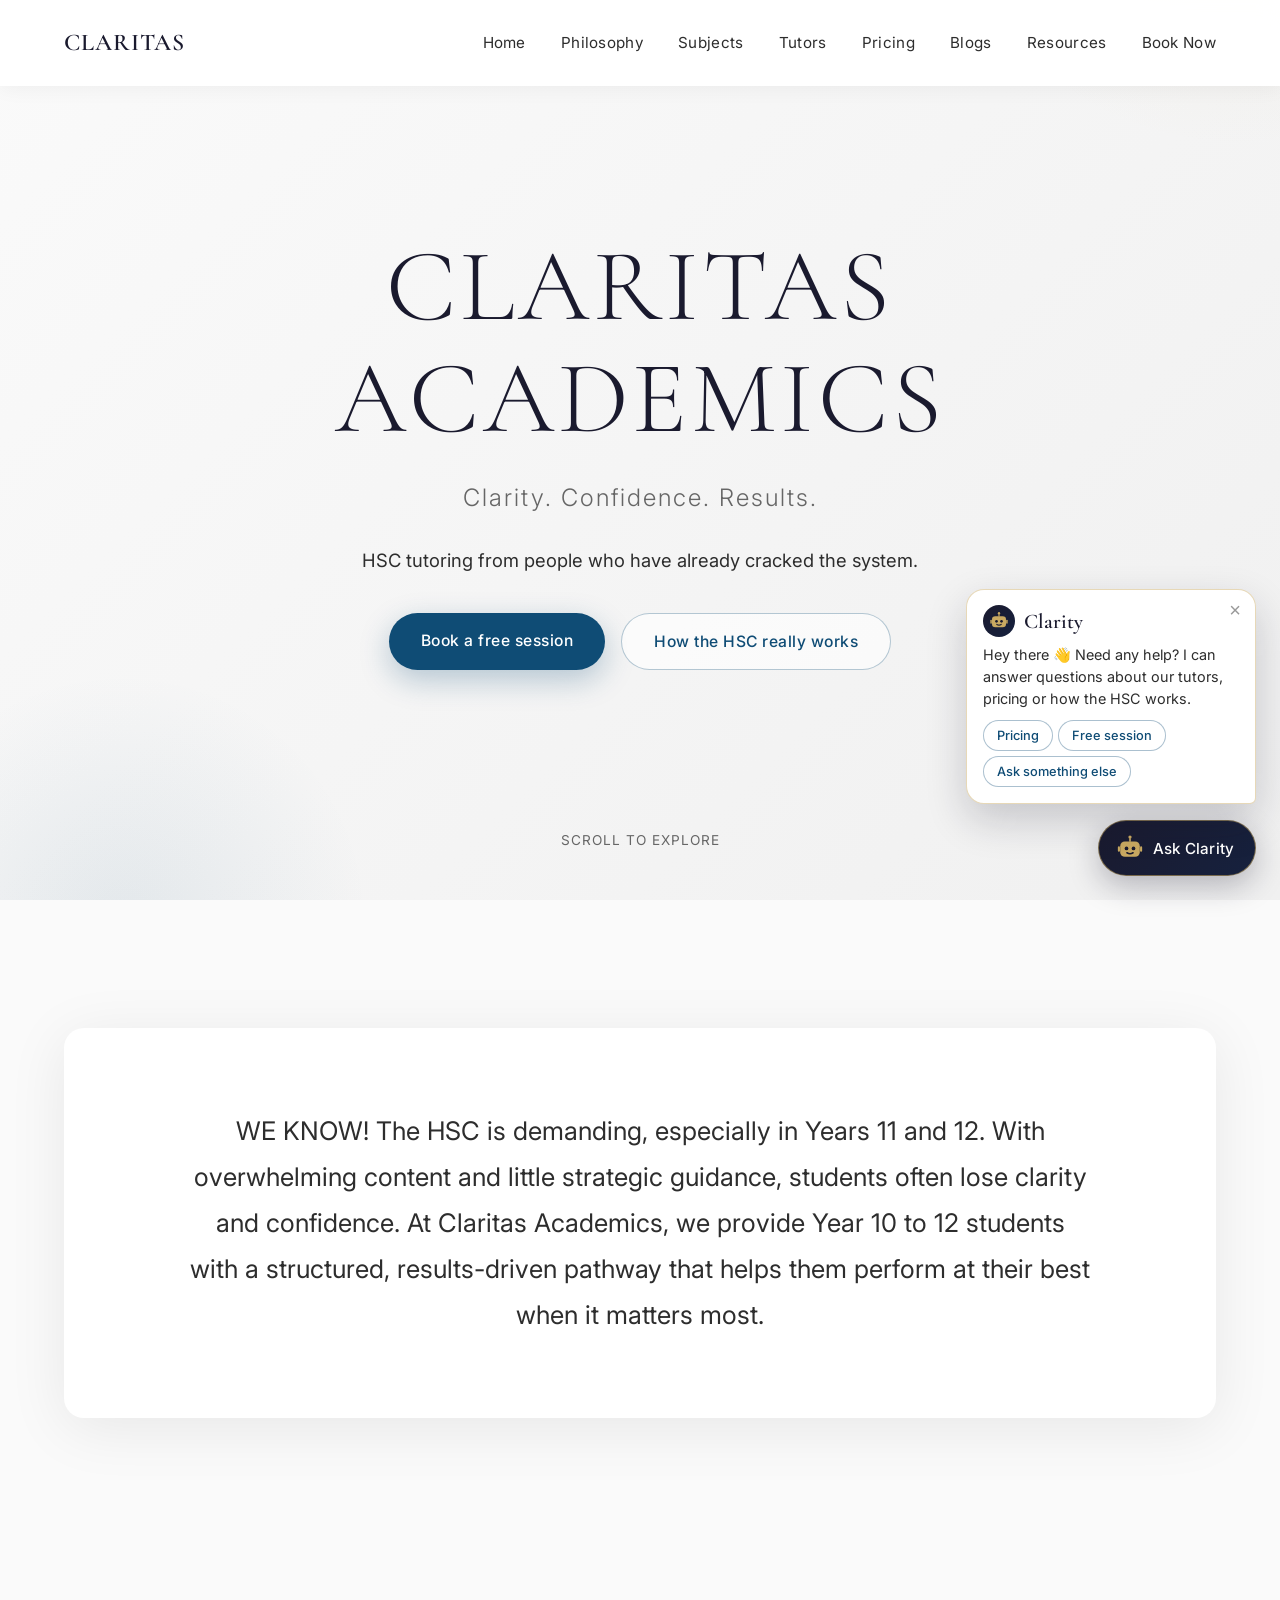
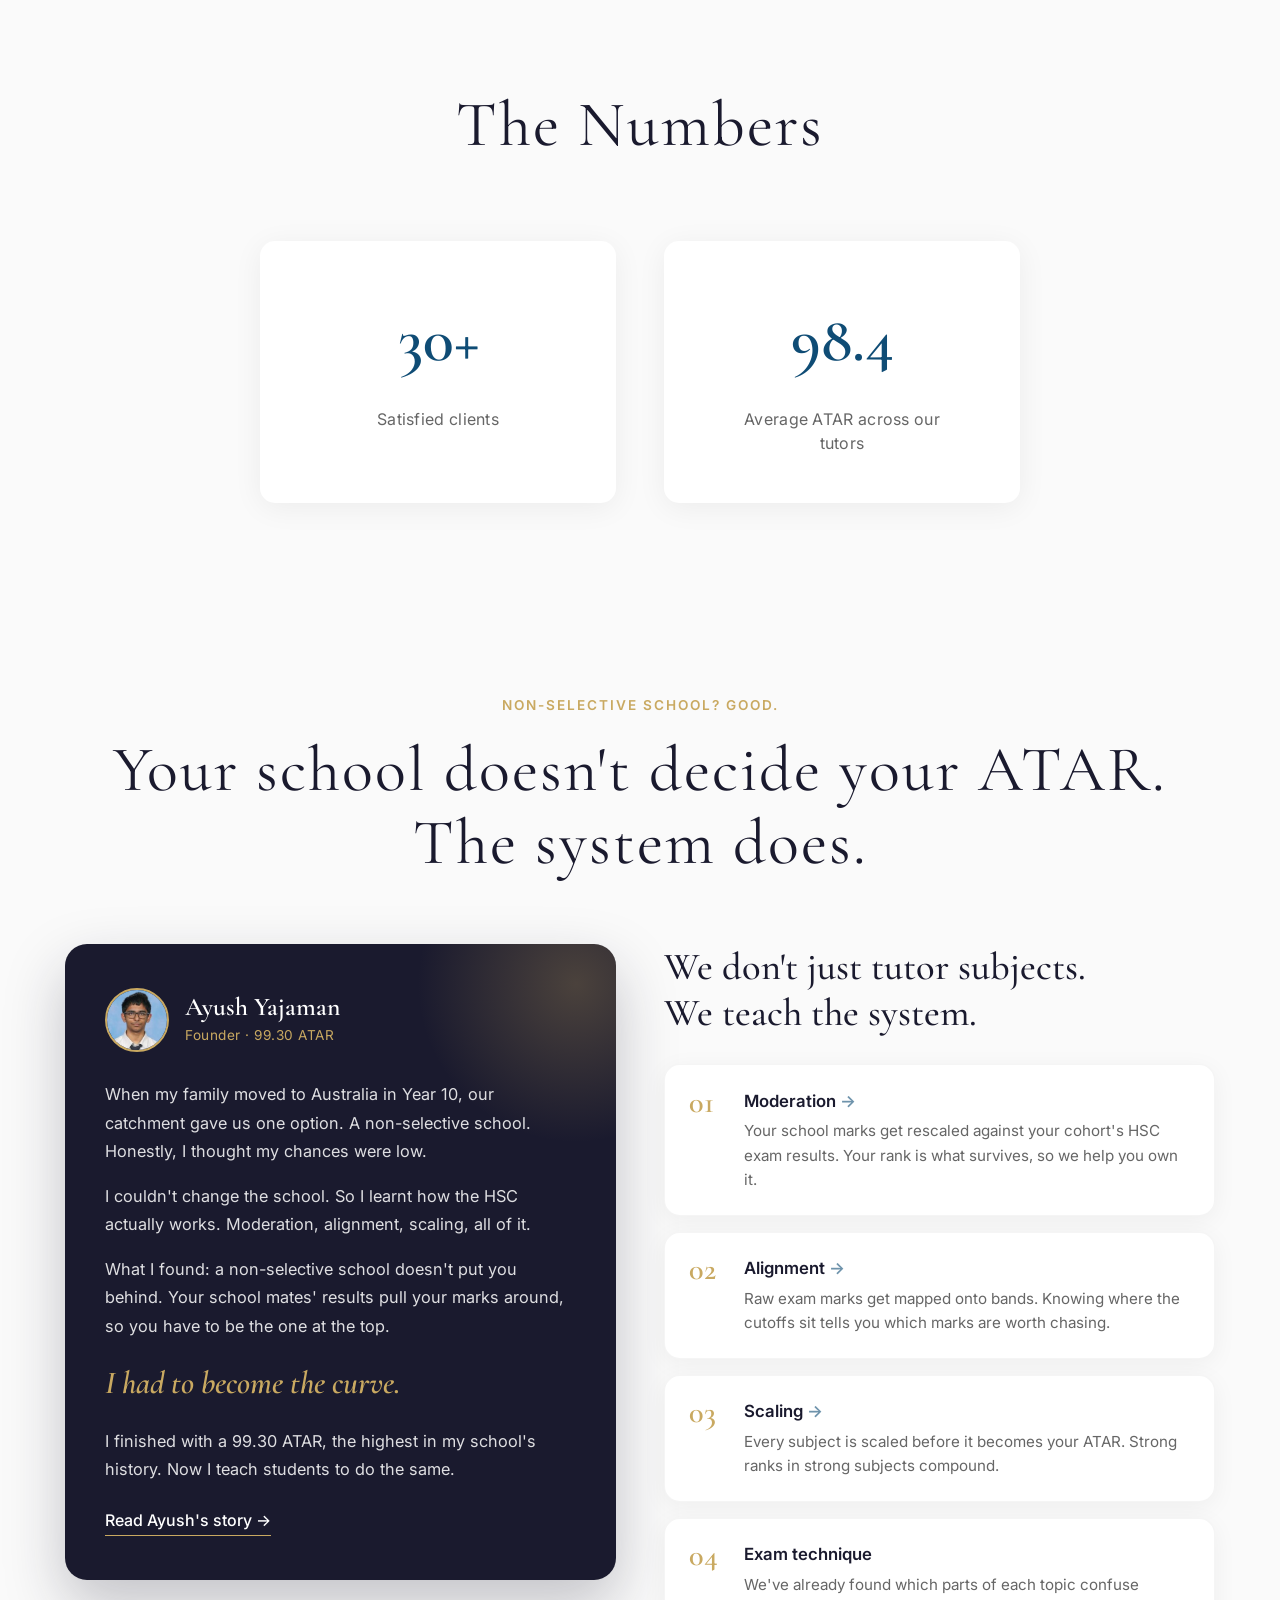
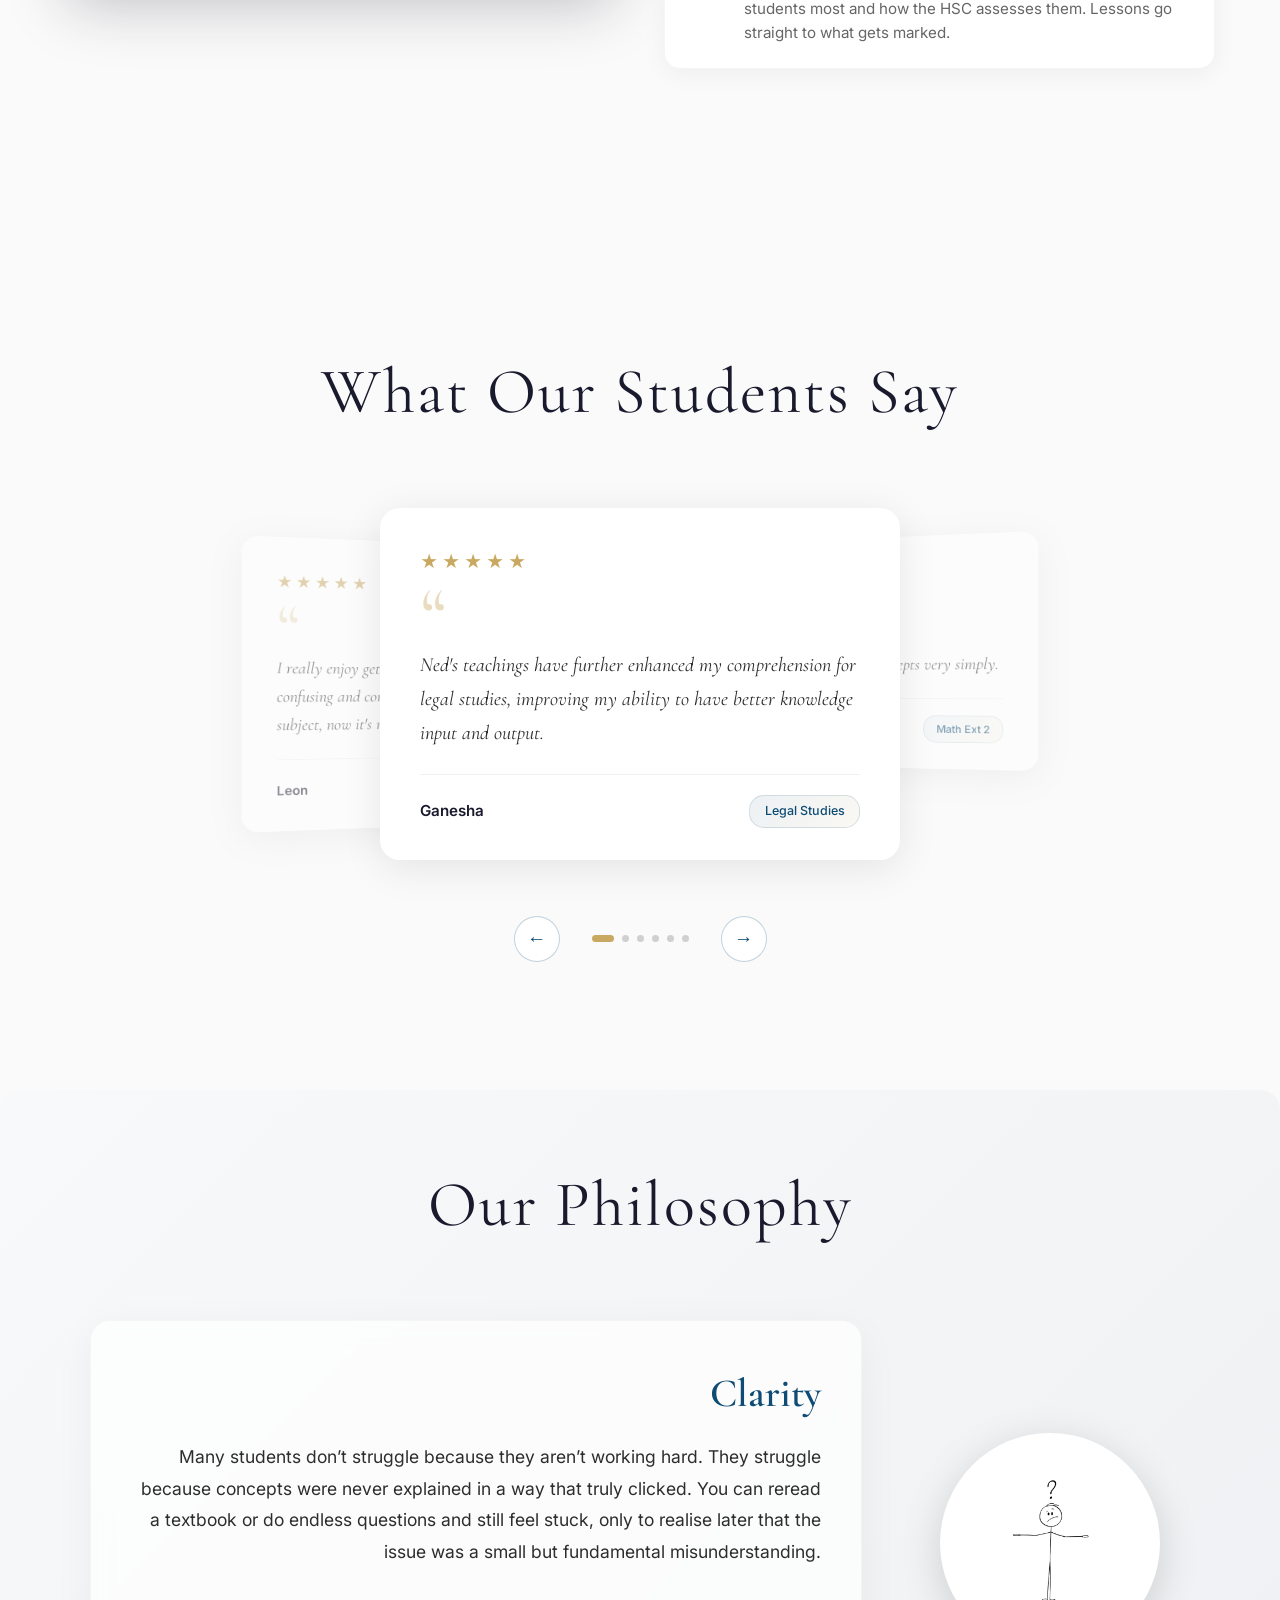
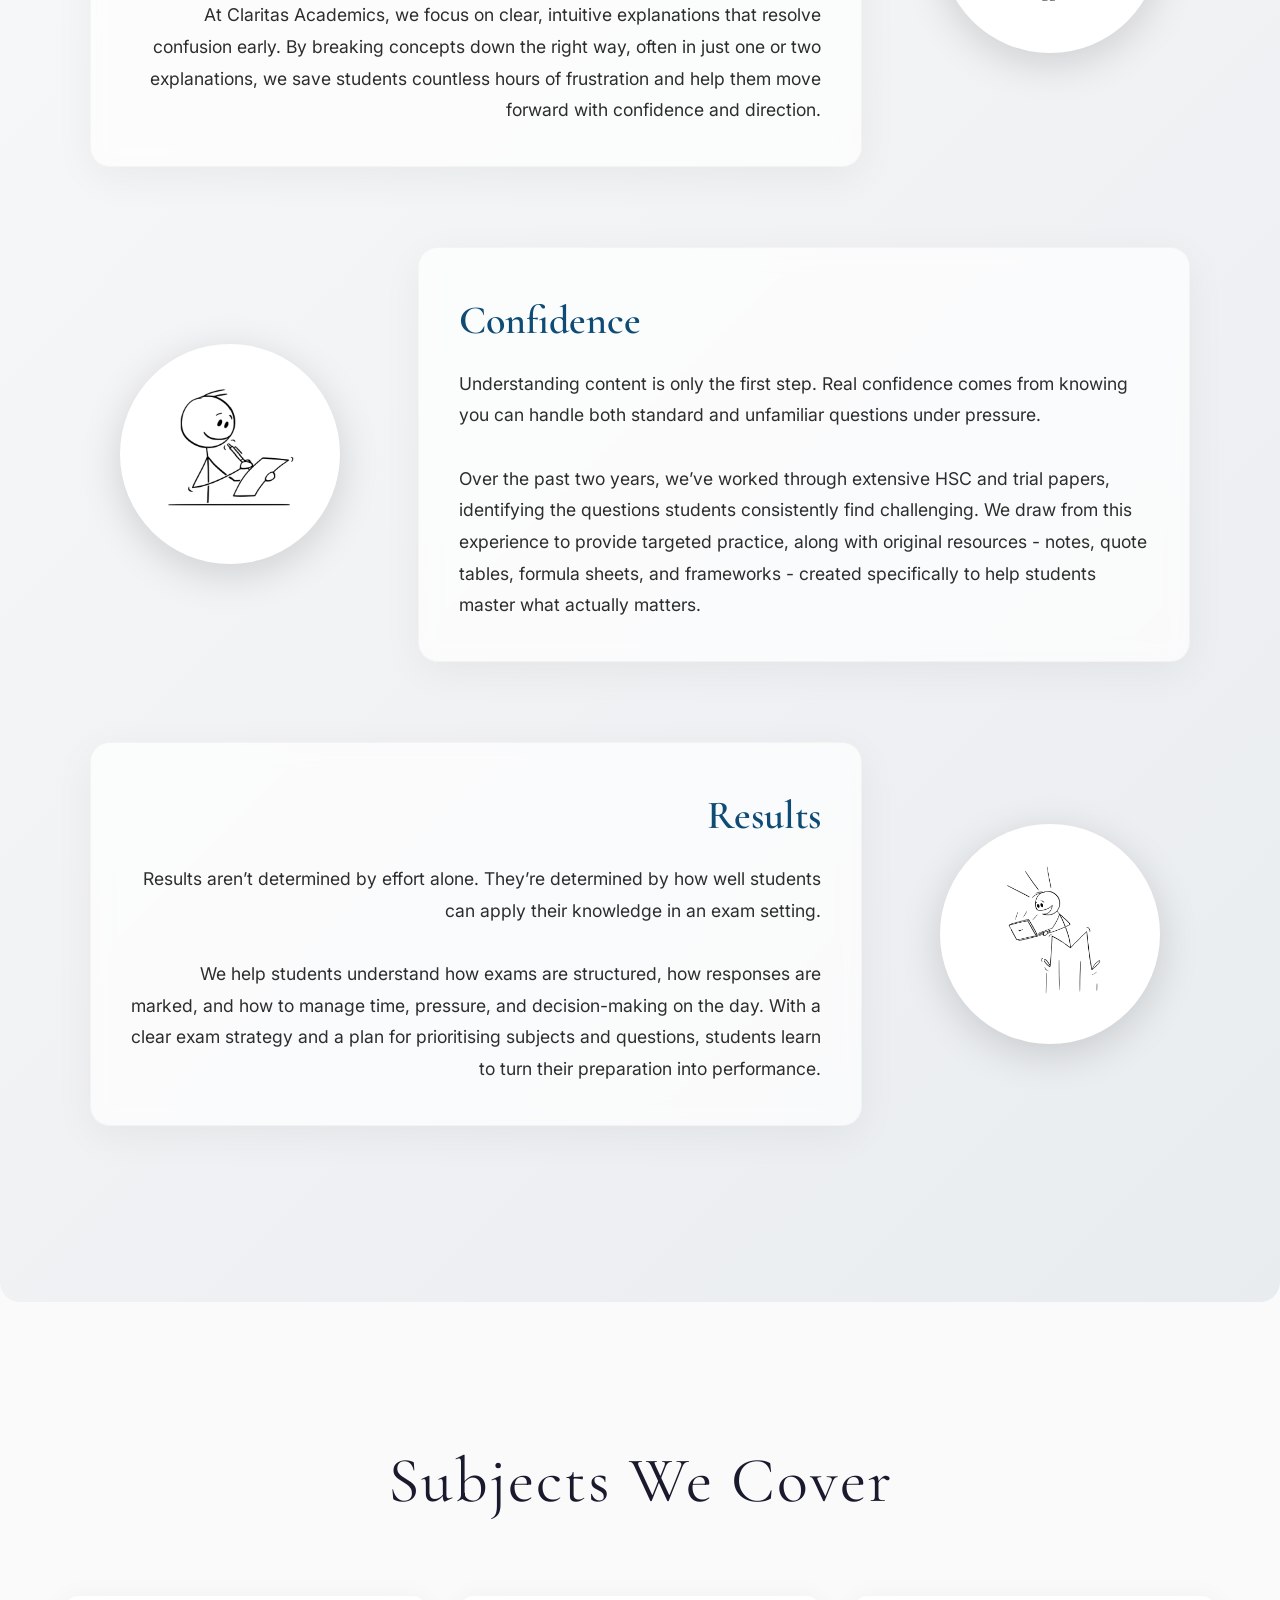
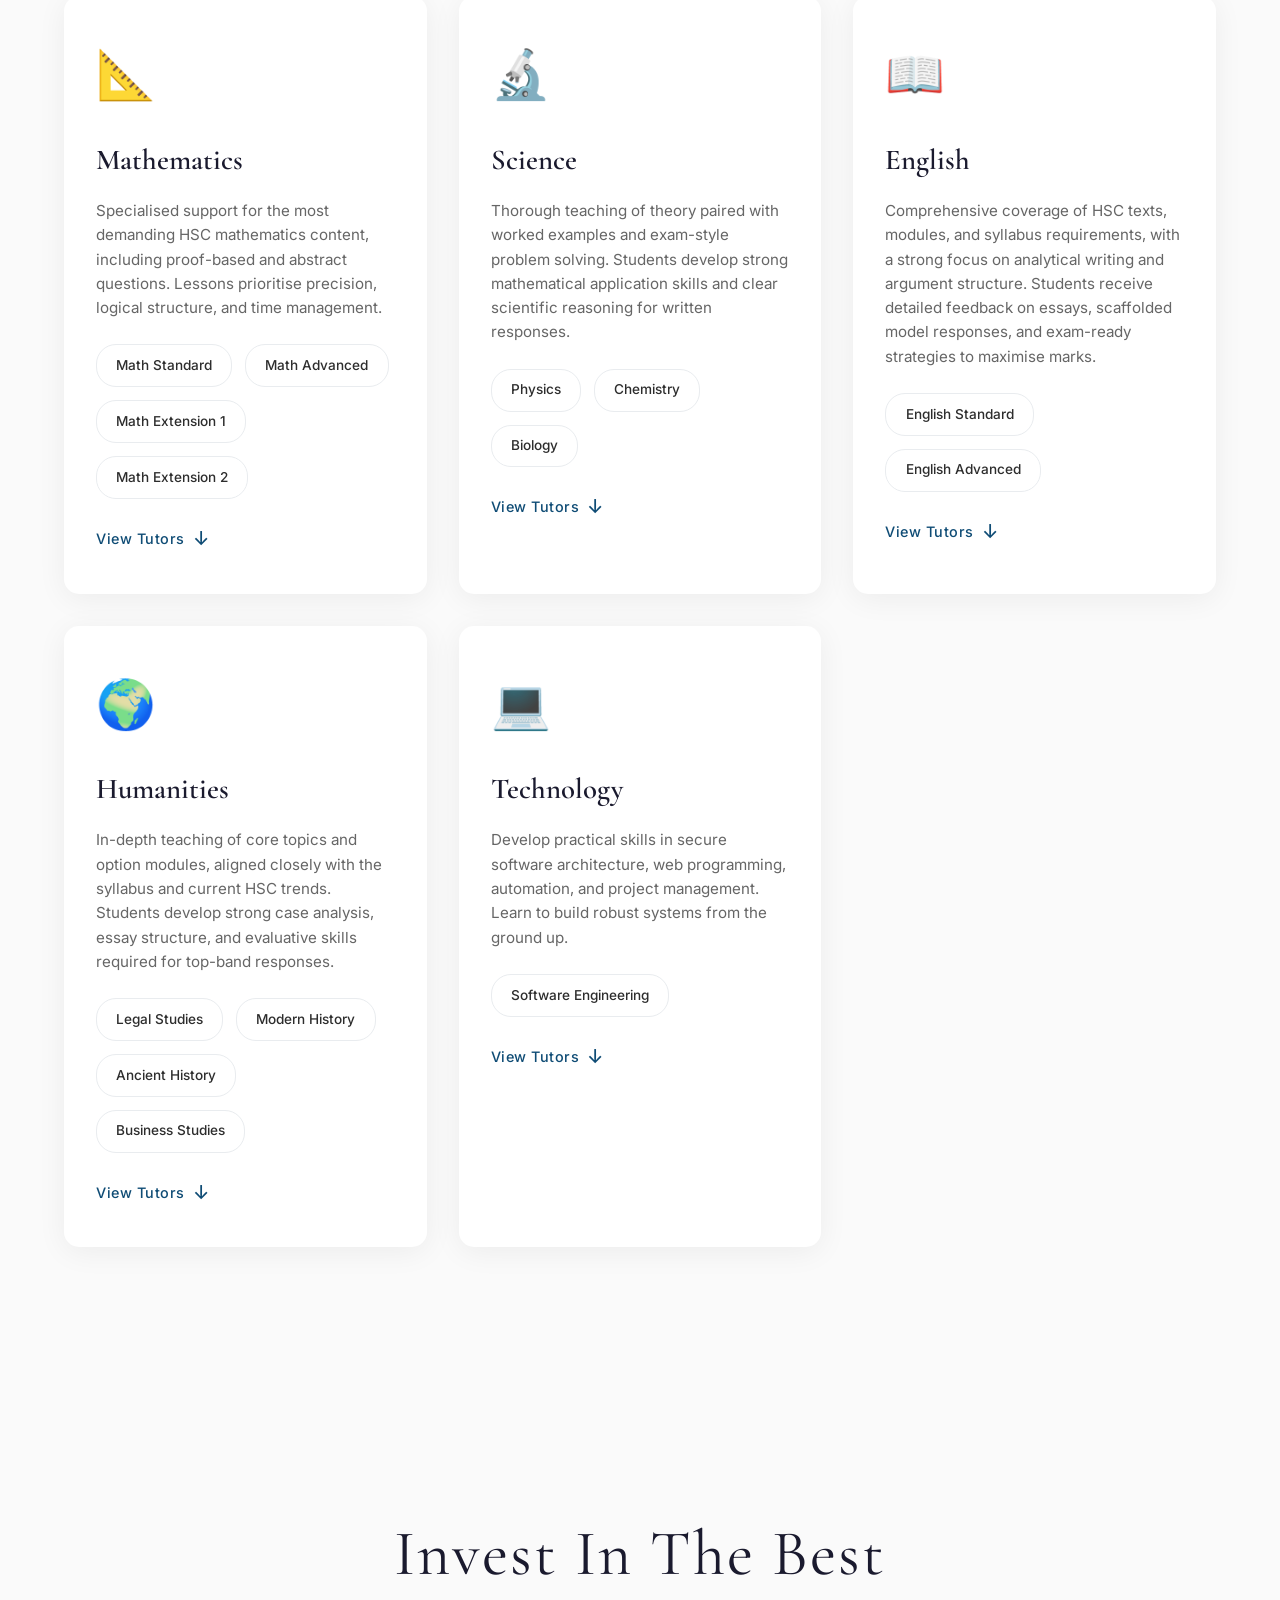
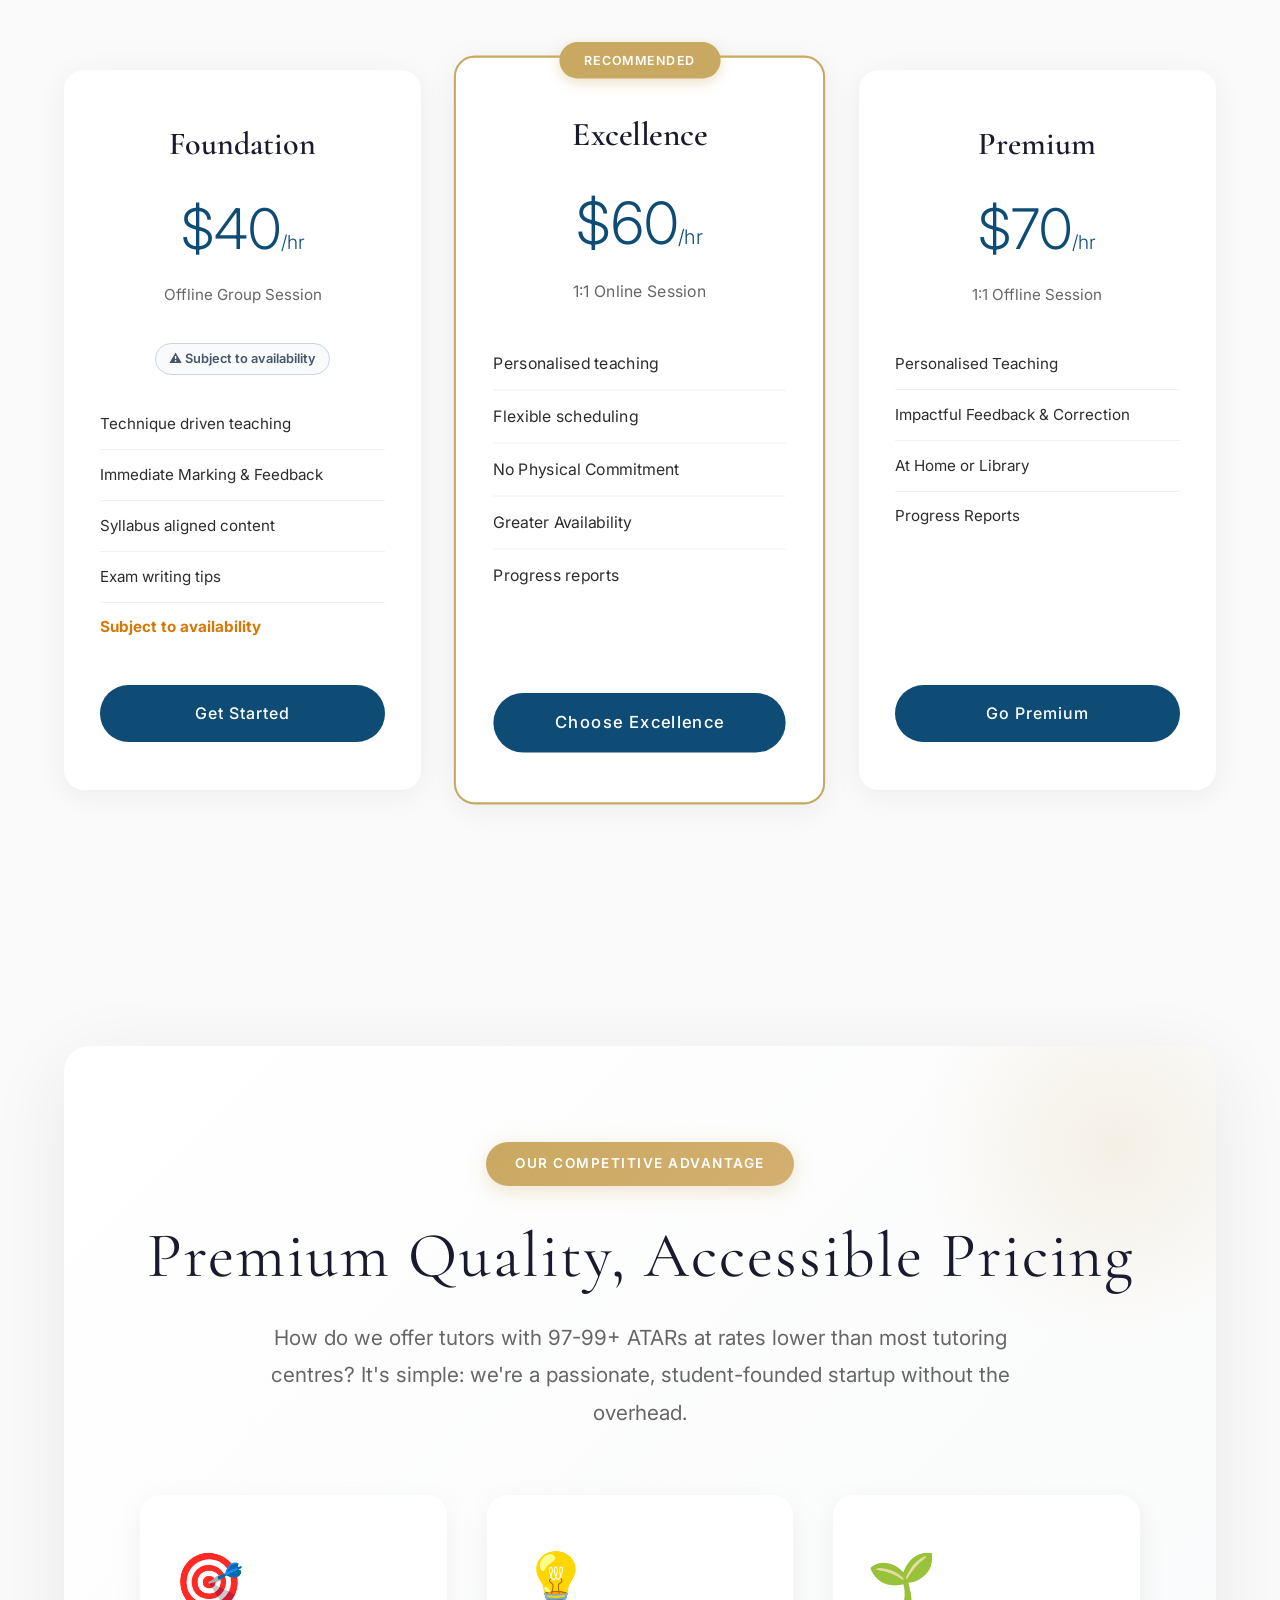
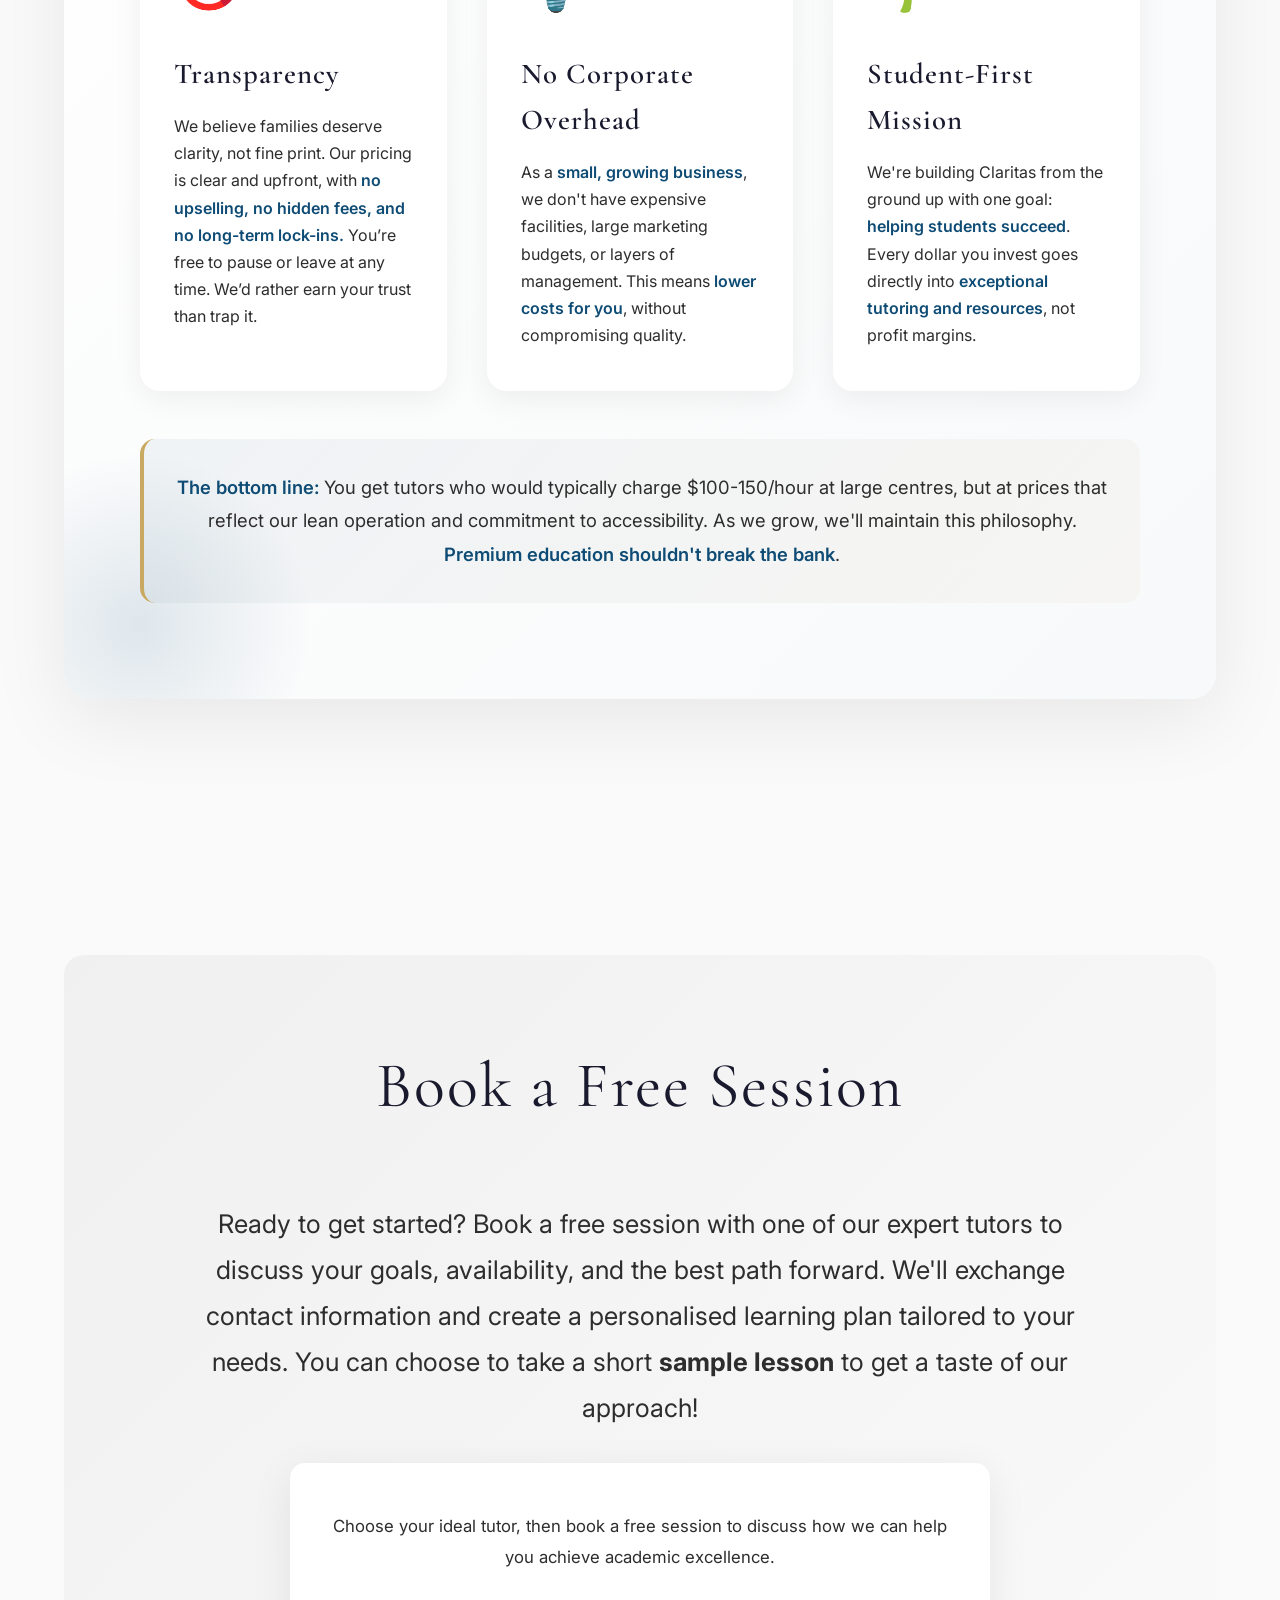
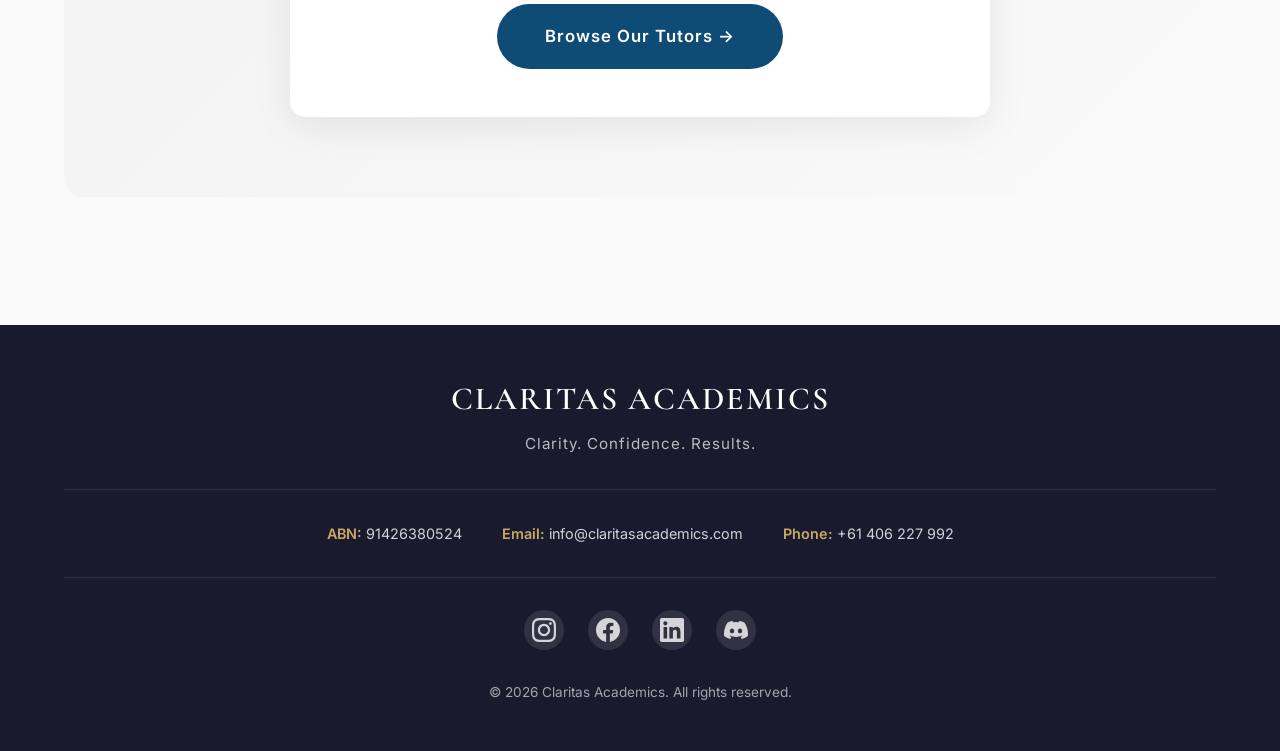
==== commit b800c963: "Clarity: 'Contact a human' footer link shows contact details in chat Replaces the mailto link, which" ====
--- a/index.html
+++ b/index.html
@@ -23,7 +23,7 @@
     <link rel="stylesheet" href="css/main.css?v=20261111">
     <link rel="stylesheet" href="css/nav-footer.css?v=20261111">
     <link rel="stylesheet" href="css/home.css?v=20261111">
-    <link rel="stylesheet" href="css/clarity.css?v=20261113">
+    <link rel="stylesheet" href="css/clarity.css?v=2026111302">
 </head>
 
 <body>
@@ -684,8 +684,8 @@
 
     <script src="js/main.js?v=20261111" defer></script>
     <script src="js/home.js?v=20261111" defer></script>
-    <script src="js/clarity-kb.js?v=20261113" defer></script>
-    <script src="js/clarity.js?v=20261113" defer></script>
+    <script src="js/clarity-kb.js?v=2026111302" defer></script>
+    <script src="js/clarity.js?v=2026111302" defer></script>
 </body>
 
 </html>
--- a/css/clarity.css
+++ b/css/clarity.css
@@ -84,38 +84,122 @@
     display: block;
 }
 
-/* ---------------- Nudge ---------------- */
+/* ---------------- Bot icon ---------------- */
+.clarity-bot-icon .clarity-eyes {
+    transform-origin: 12px 12.4px;
+    animation: clarityBlink 4.5s infinite;
+}
+
+@keyframes clarityBlink {
+    0%, 92%, 100% { transform: scaleY(1); }
+    95% { transform: scaleY(0.1); }
+}
+
+.clarity-avatar .clarity-bot-icon {
+    width: 24px;
+    height: 24px;
+}
+
+.clarity-launcher .clarity-bot-icon {
+    width: 28px;
+    height: 28px;
+}
+
+.clarity.is-nudging .clarity-launcher {
+    animation: clarityWiggle 0.9s ease 0.1s 2;
+}
+
+@keyframes clarityWiggle {
+    0%, 100% { transform: rotate(0); }
+    20% { transform: rotate(-7deg) translateY(-2px); }
+    40% { transform: rotate(6deg) translateY(-2px); }
+    60% { transform: rotate(-4deg); }
+    80% { transform: rotate(2deg); }
+}
+
+/* ---------------- Pop-up greeting ---------------- */
 .clarity-nudge {
     position: absolute;
     right: 0;
-    bottom: 70px;
-    width: 250px;
-    padding: 0.85rem 2rem 0.85rem 1rem;
+    bottom: 72px;
+    width: 290px;
+    max-width: calc(100vw - 32px);
+    padding: 0.95rem 1rem 1rem;
     background: #fff;
     color: var(--c-text);
-    font-size: 0.88rem;
-    border-radius: 14px;
-    box-shadow: 0 10px 30px rgba(26, 26, 46, 0.16);
-    border-left: 3px solid var(--c-gold);
-    cursor: pointer;
-    animation: clarityPop 0.35s ease both;
+    border-radius: 18px 18px 6px 18px;
+    box-shadow: 0 16px 40px rgba(26, 26, 46, 0.2);
+    border: 1px solid rgba(201, 169, 97, 0.45);
+    cursor: pointer;
+    transform-origin: bottom right;
+    animation: clarityBubble 0.5s cubic-bezier(0.34, 1.56, 0.64, 1) both;
 }
 
 .clarity-nudge[hidden] {
     display: none;
 }
 
+@keyframes clarityBubble {
+    from { opacity: 0; transform: translateY(14px) scale(0.6); }
+    to   { opacity: 1; transform: translateY(0) scale(1); }
+}
+
+.clarity-nudge-head {
+    display: flex;
+    align-items: center;
+    gap: 0.55rem;
+    margin-bottom: 0.45rem;
+}
+
+.clarity-nudge-avatar {
+    width: 32px;
+    height: 32px;
+    border-radius: 50%;
+    background: linear-gradient(135deg, var(--c-navy), #16213e);
+    color: var(--c-gold);
+    display: grid;
+    place-items: center;
+}
+
+.clarity-nudge-avatar .clarity-bot-icon {
+    width: 20px;
+    height: 20px;
+}
+
+.clarity-nudge-name {
+    font-family: 'Cormorant Garamond', serif;
+    font-size: 1.3rem;
+    font-weight: 600;
+    color: var(--c-navy);
+}
+
+.clarity-nudge-text {
+    font-size: 0.9rem;
+    line-height: 1.5;
+    margin: 0 0 0.7rem;
+}
+
+.clarity-nudge-chips {
+    display: flex;
+    flex-wrap: wrap;
+    gap: 0.35rem;
+}
+
 .clarity-nudge-x {
     position: absolute;
-    top: 4px;
-    right: 6px;
+    top: 6px;
+    right: 8px;
     border: 0;
     background: none;
-    font-size: 1.1rem;
+    font-size: 1.25rem;
     color: #999;
     cursor: pointer;
     line-height: 1;
-    padding: 4px;
+    padding: 4px 6px;
+}
+
+.clarity-nudge-x:hover {
+    color: var(--c-navy);
 }
 
 /* ---------------- Panel ---------------- */
@@ -158,6 +242,10 @@
     width: 38px;
     height: 38px;
     border-radius: 50%;
+    display: grid;
+    place-items: center;
+    background: rgba(255, 255, 255, 0.08);
+    color: var(--c-gold);
     box-shadow: 0 0 0 2px rgba(201, 169, 97, 0.6);
     flex-shrink: 0;
 }
@@ -183,7 +271,8 @@
 }
 
 .clarity-close,
-.clarity-reset {
+.clarity-reset,
+.clarity-mute {
     border: 0;
     background: transparent;
     color: #fff;
@@ -198,15 +287,32 @@
 }
 
 .clarity-close:hover,
-.clarity-reset:hover {
+.clarity-reset:hover,
+.clarity-mute:hover {
     background: rgba(255, 255, 255, 0.12);
     opacity: 1;
 }
 
 .clarity-close svg,
-.clarity-reset svg {
+.clarity-reset svg,
+.clarity-mute svg {
     width: 18px;
     height: 18px;
+}
+
+.clarity-sound-off,
+.clarity.is-muted .clarity-sound-on {
+    display: none;
+}
+
+.clarity.is-muted .clarity-sound-off {
+    display: block;
+}
+
+.clarity-head .clarity-mute,
+.clarity-head .clarity-reset,
+.clarity-head .clarity-close {
+    margin-left: -0.35rem;
 }
 
 /* ---------------- Messages ---------------- */
@@ -398,8 +504,18 @@
     margin: 0;
 }
 
-.clarity-foot a {
+.clarity-foot a,
+.clarity-human {
     color: var(--c-blue);
+}
+
+.clarity-human {
+    border: 0;
+    background: none;
+    padding: 0;
+    font: inherit;
+    text-decoration: underline;
+    cursor: pointer;
 }
 
 /* ---------------- Mobile ---------------- */
